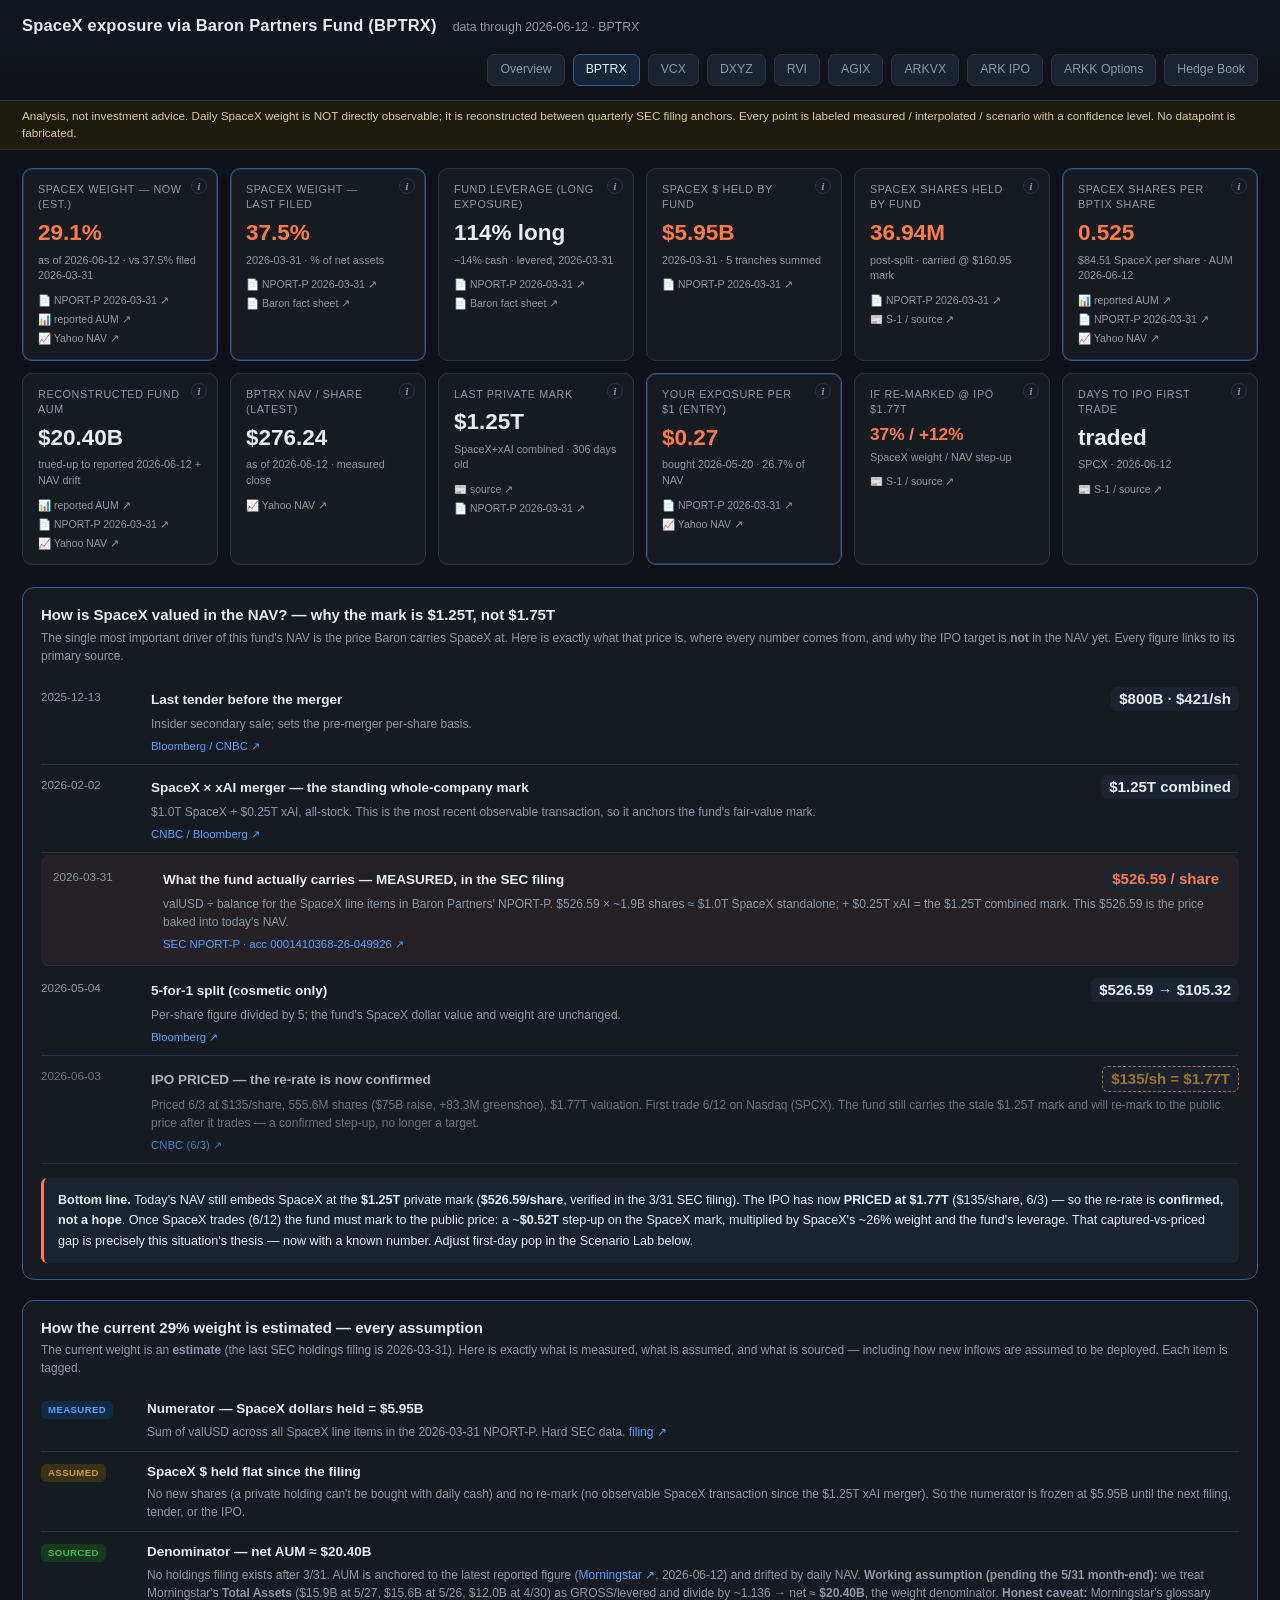
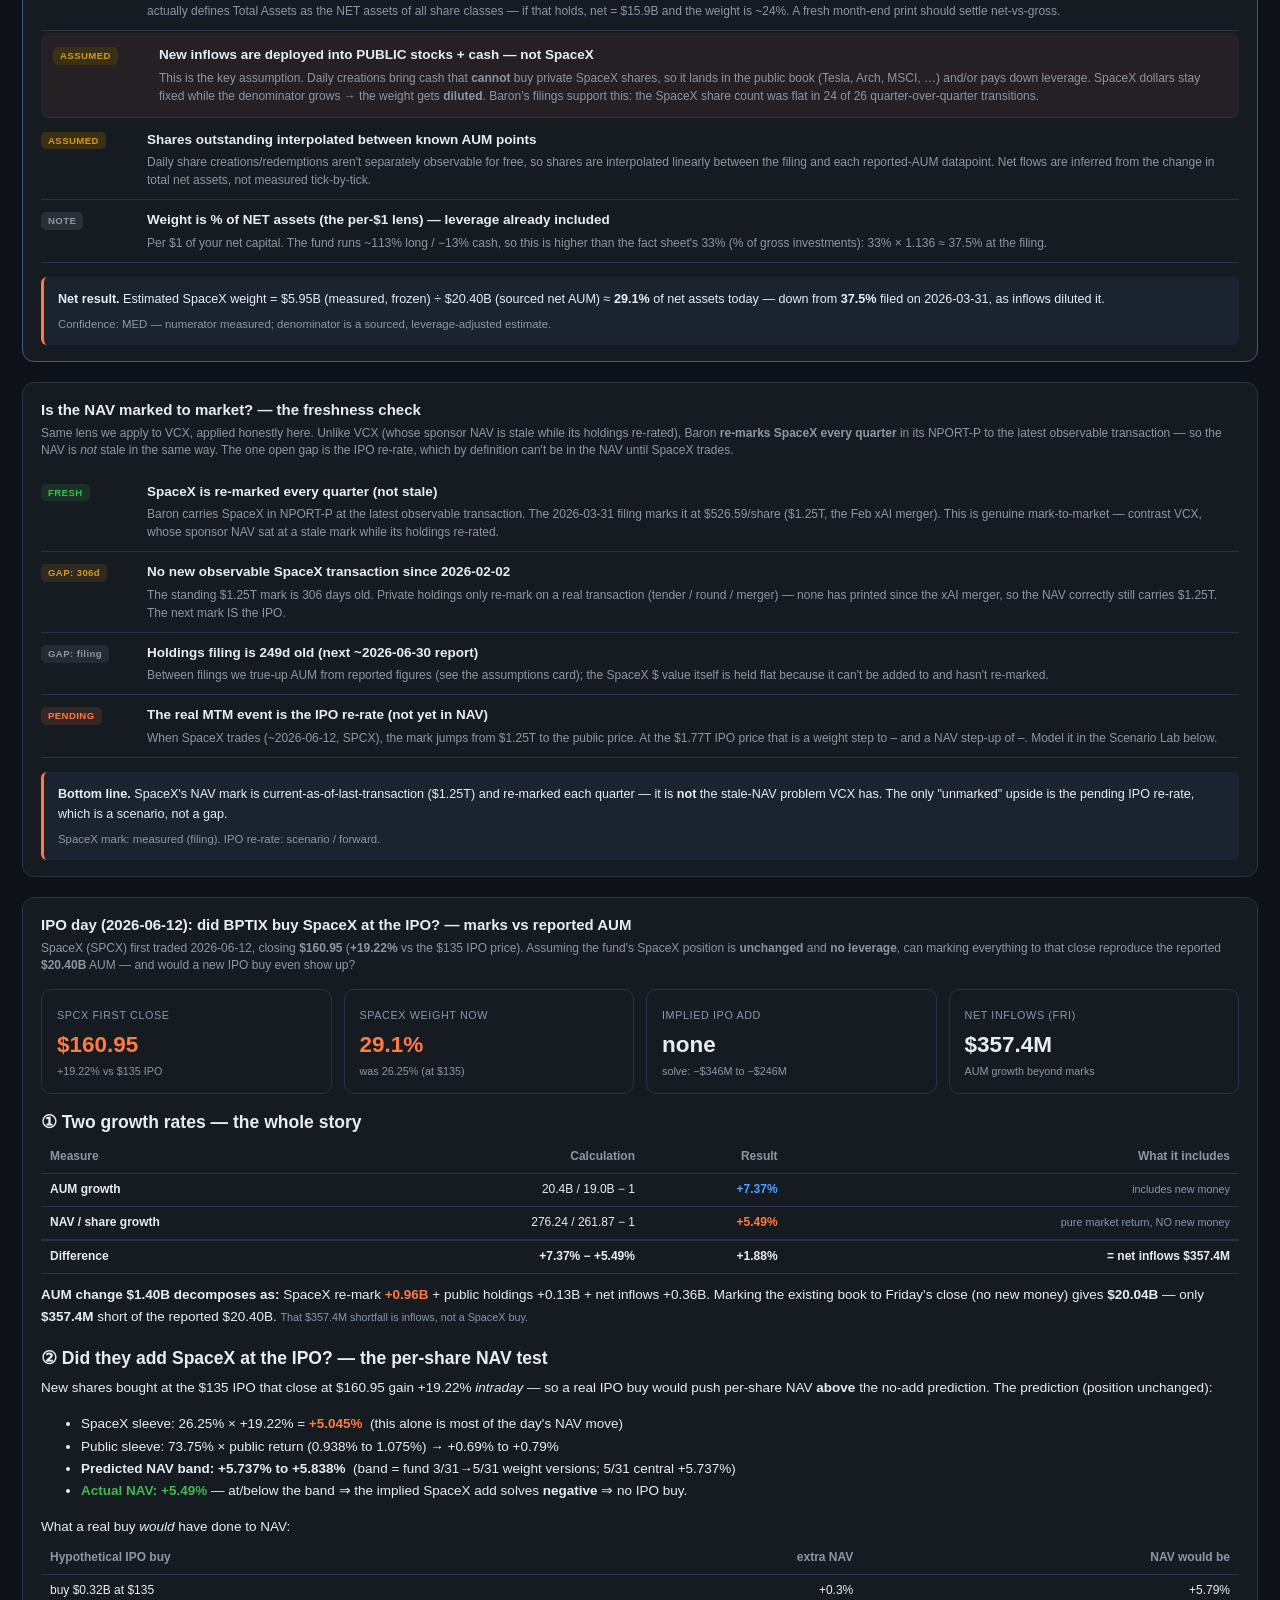
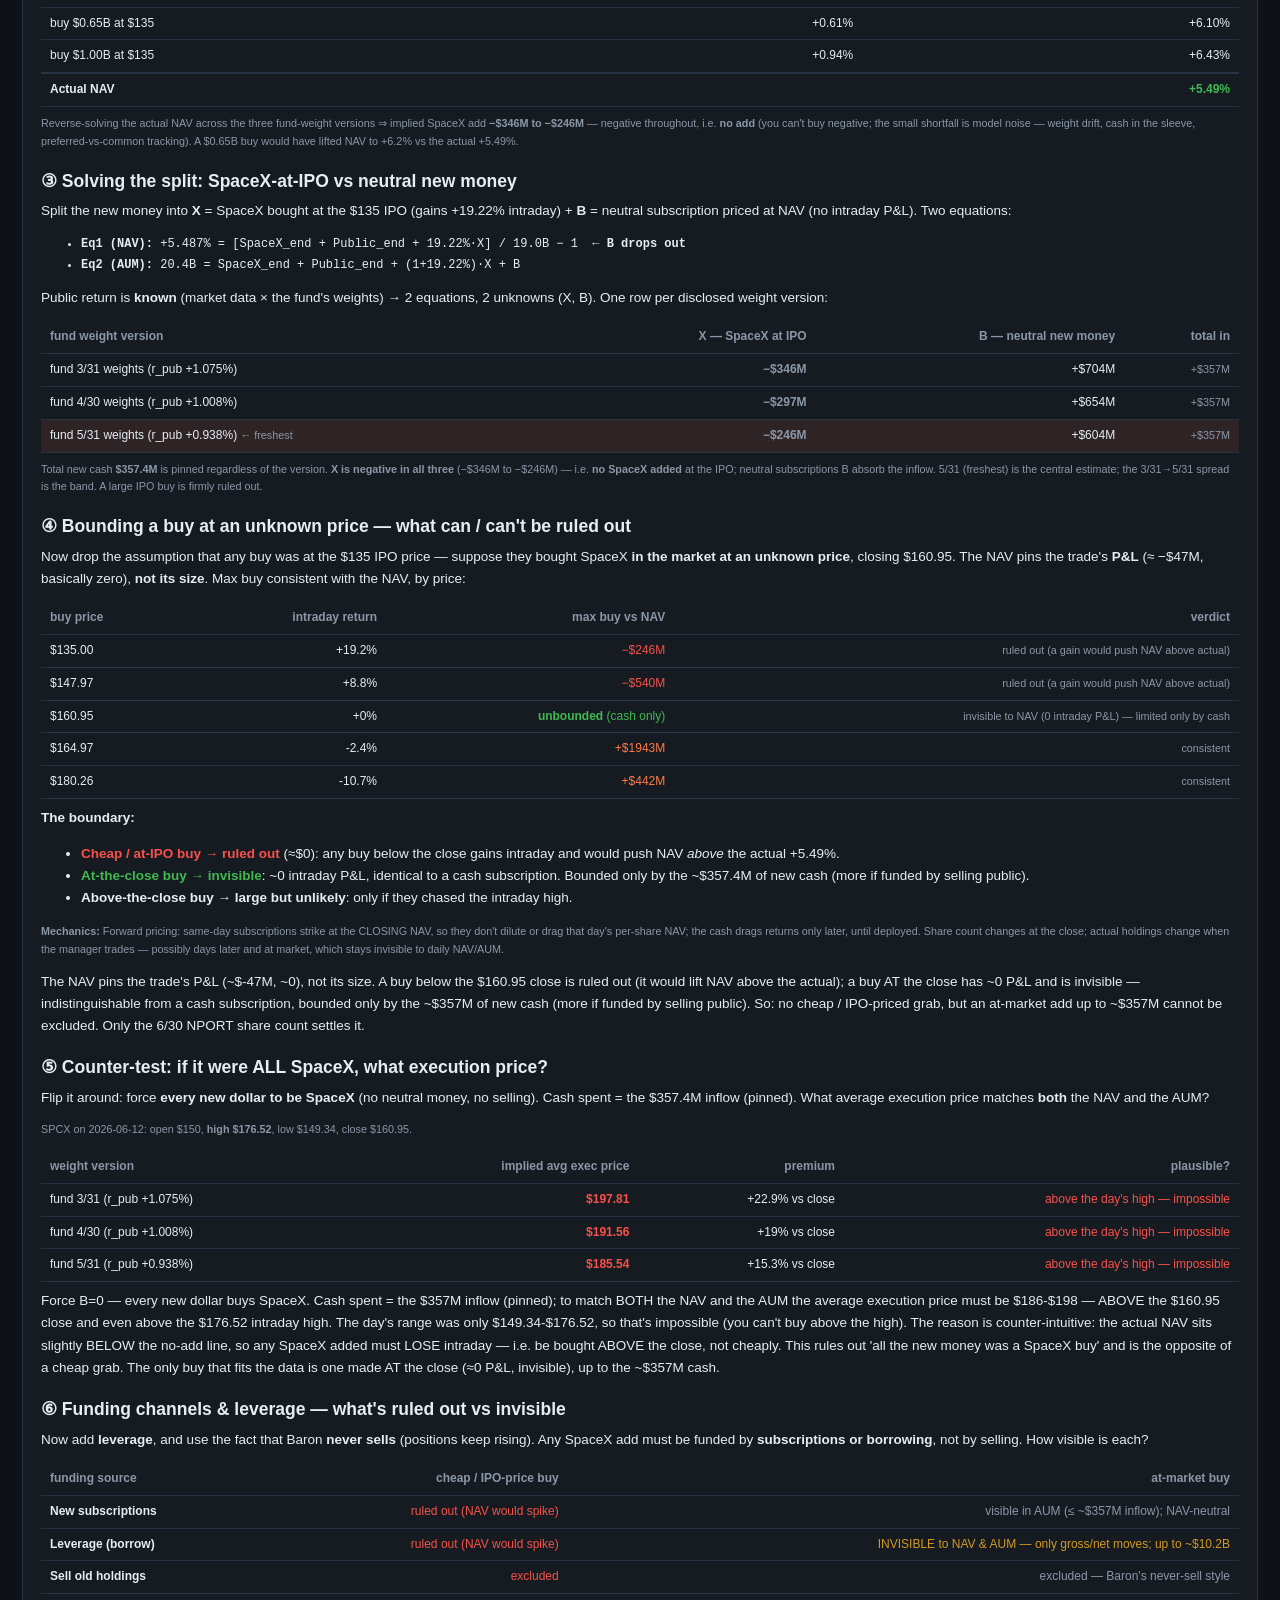
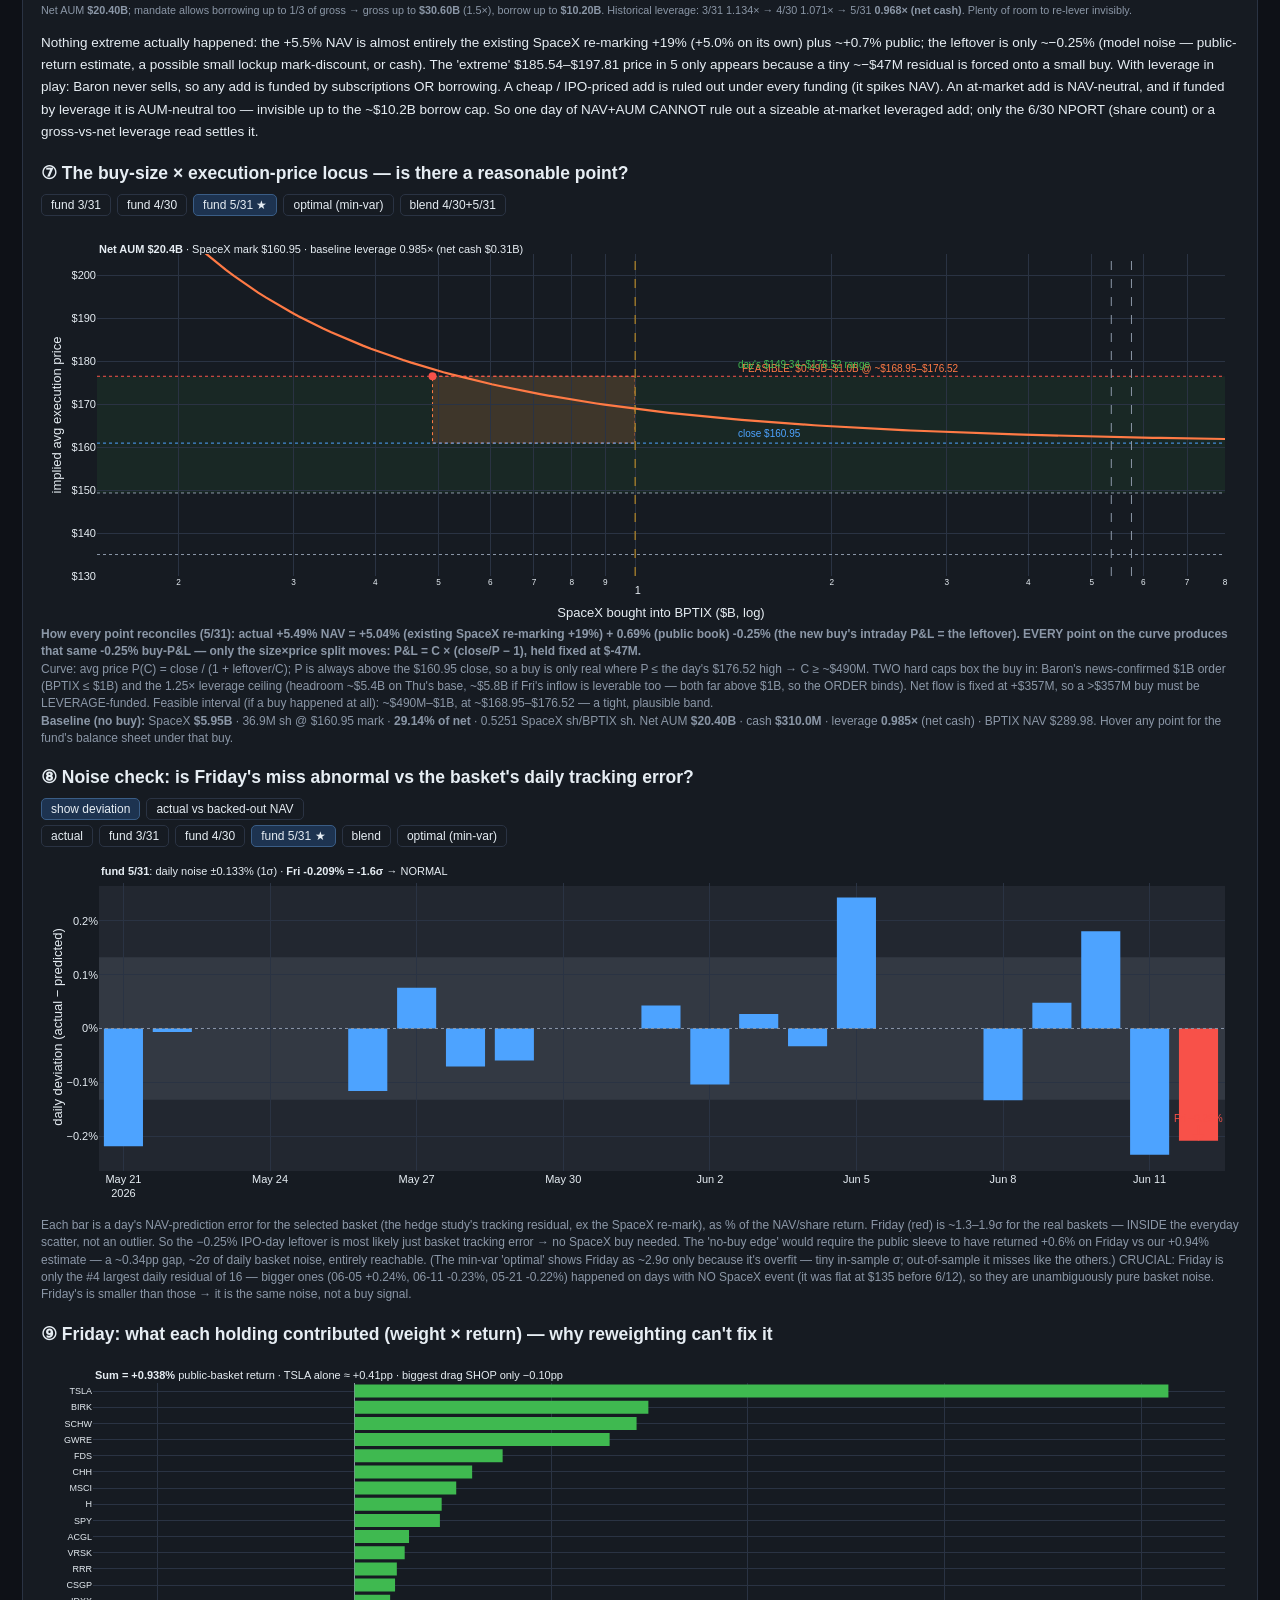
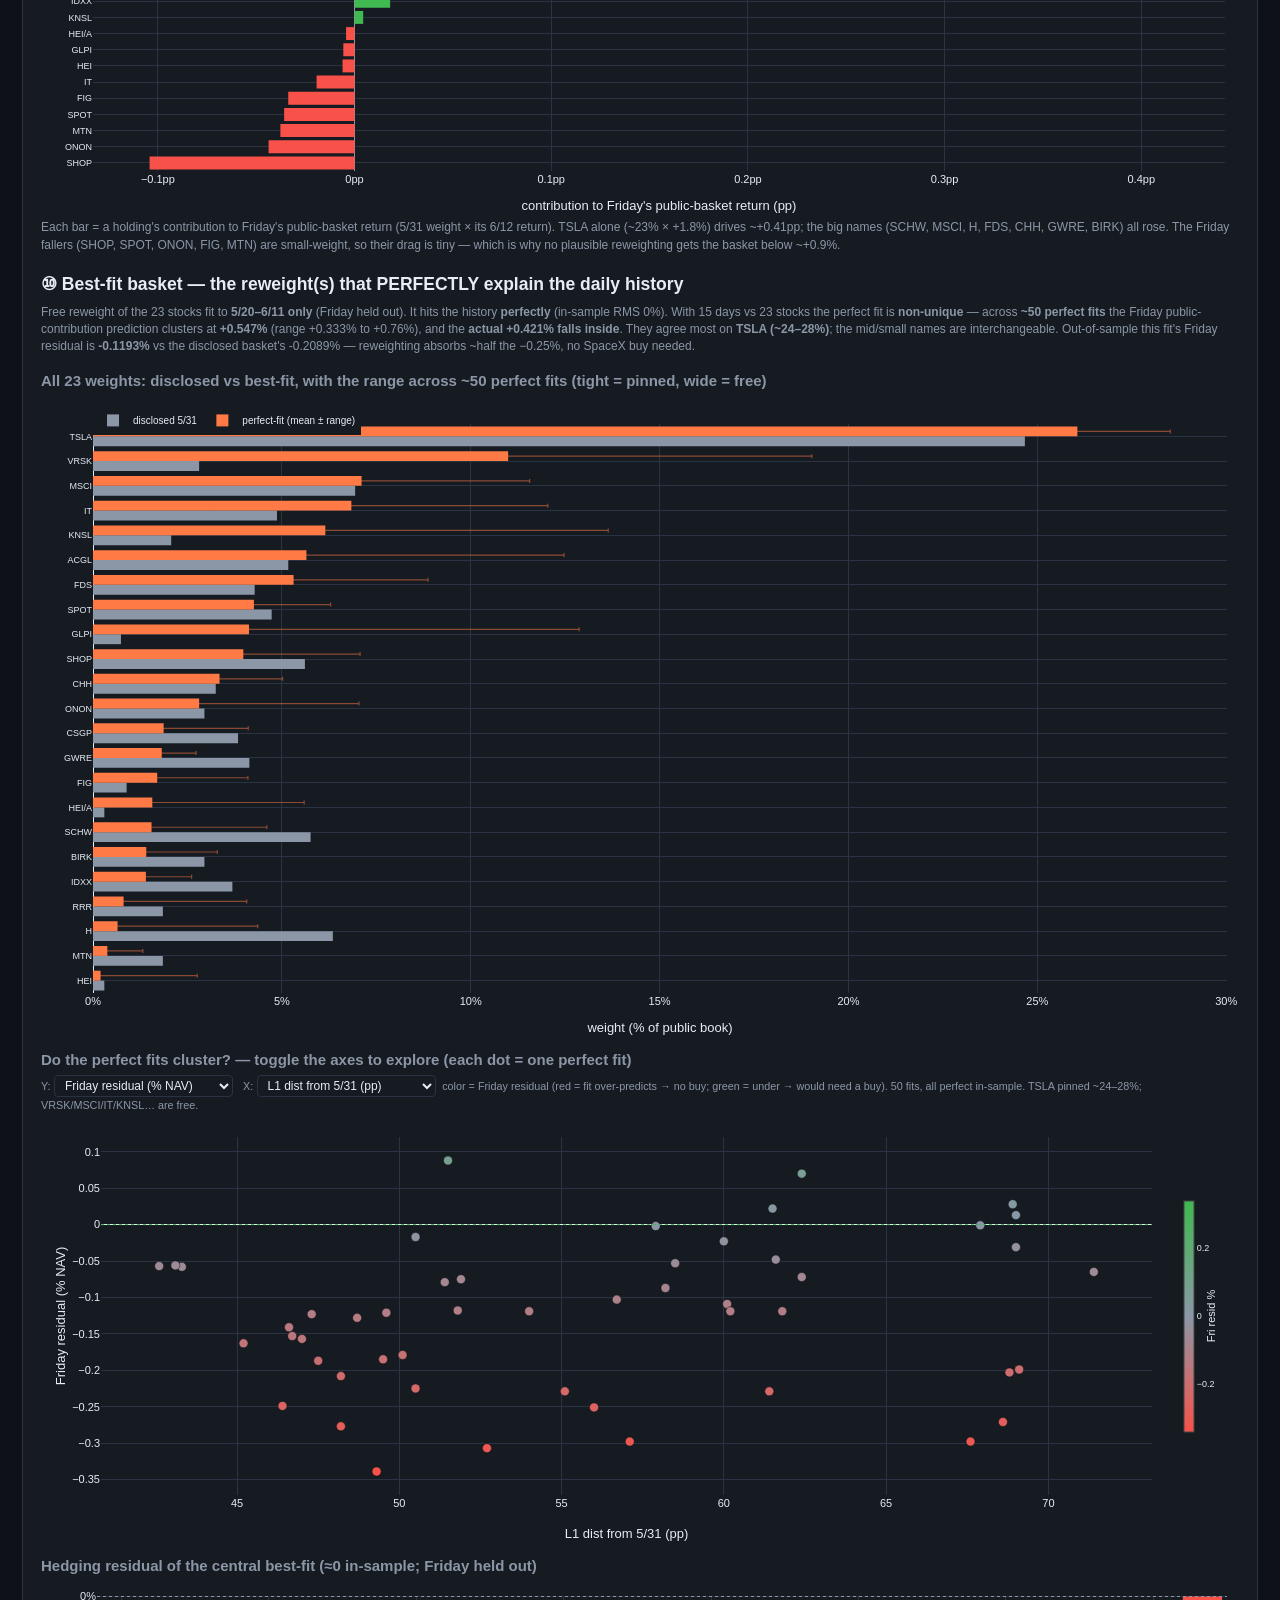
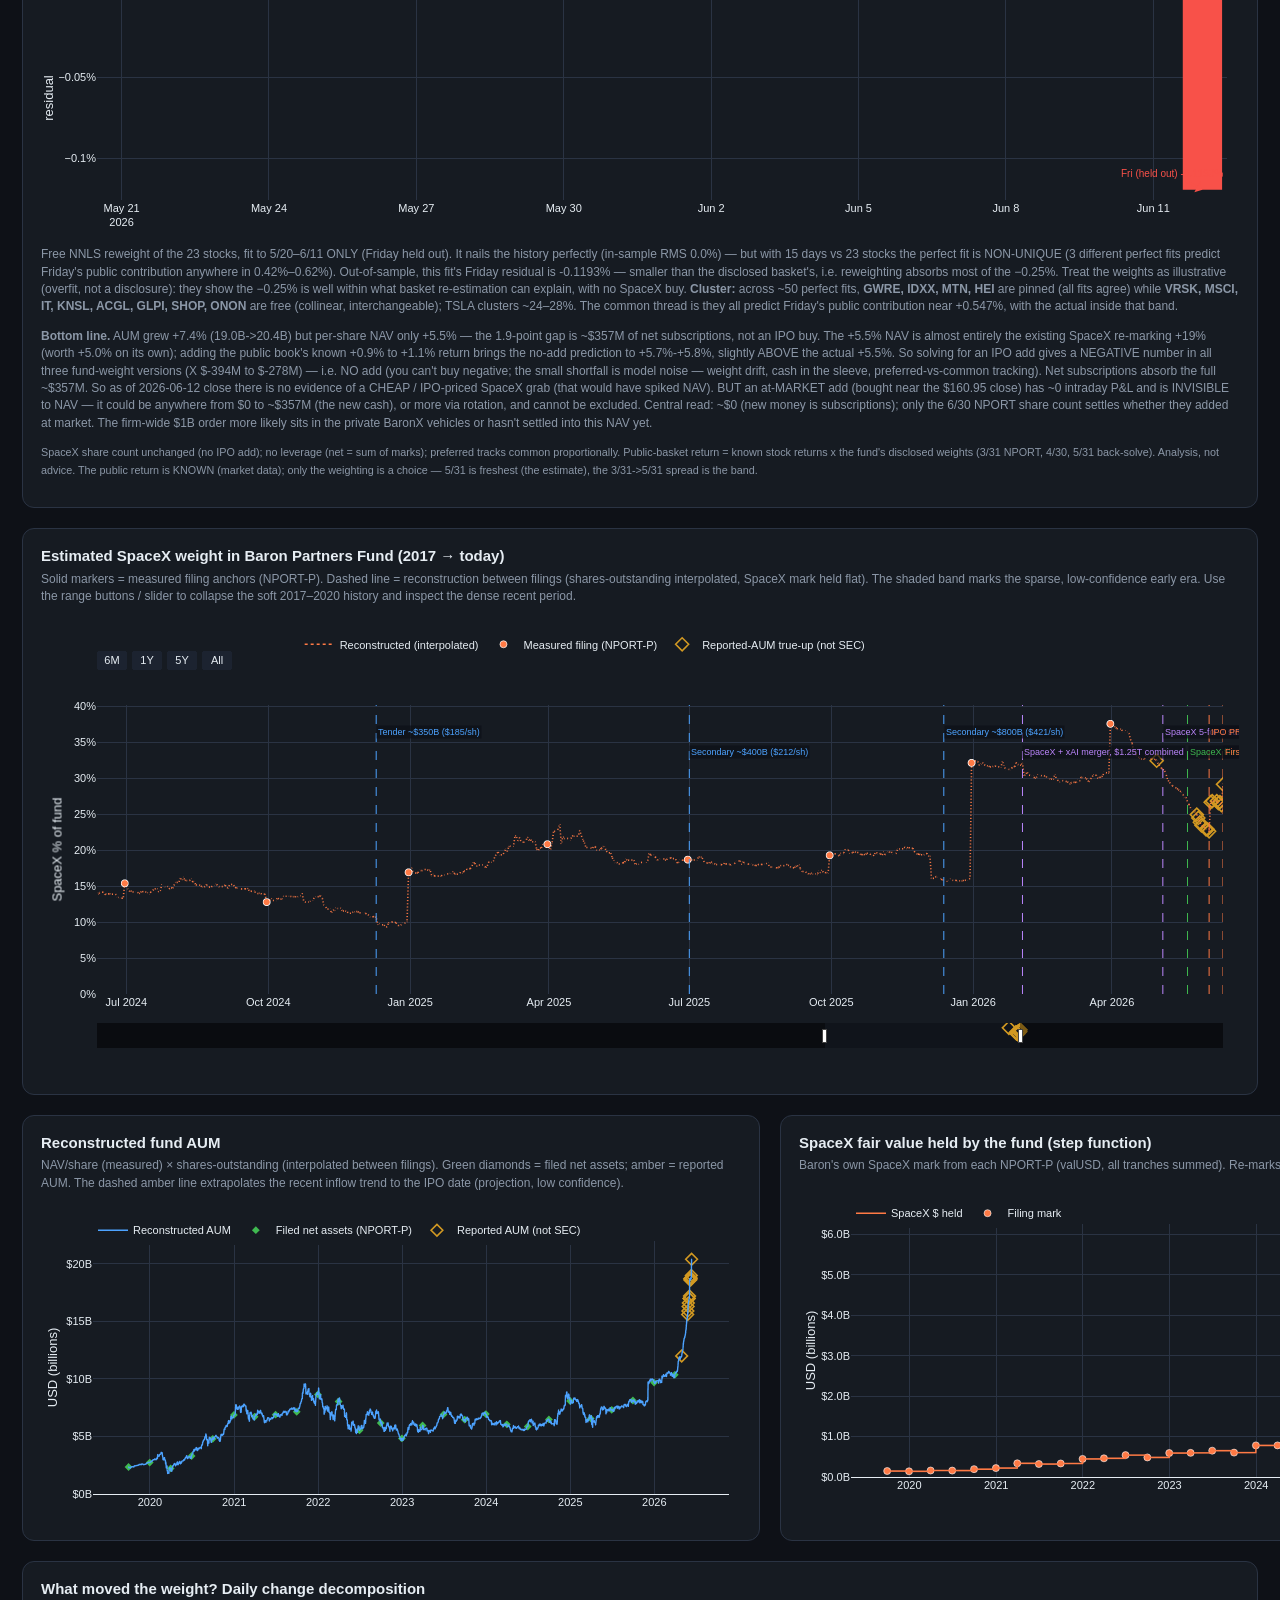
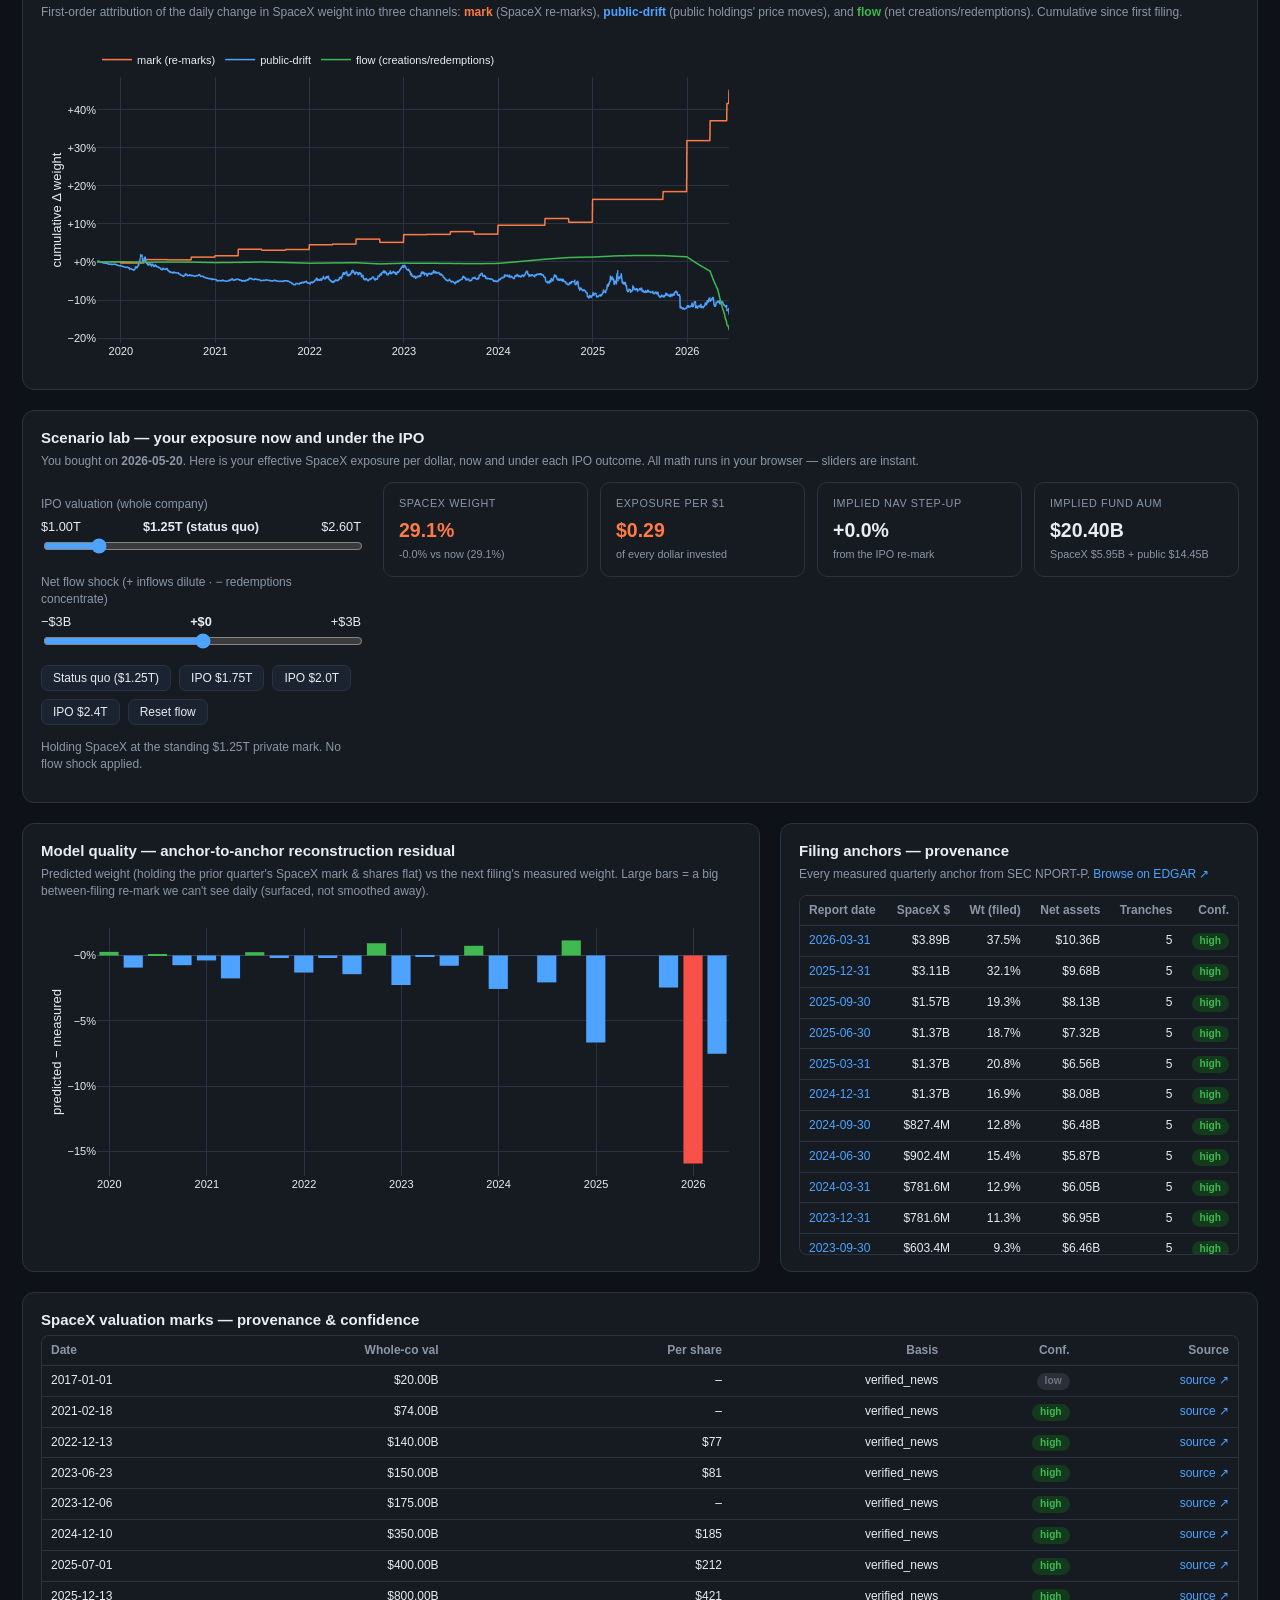
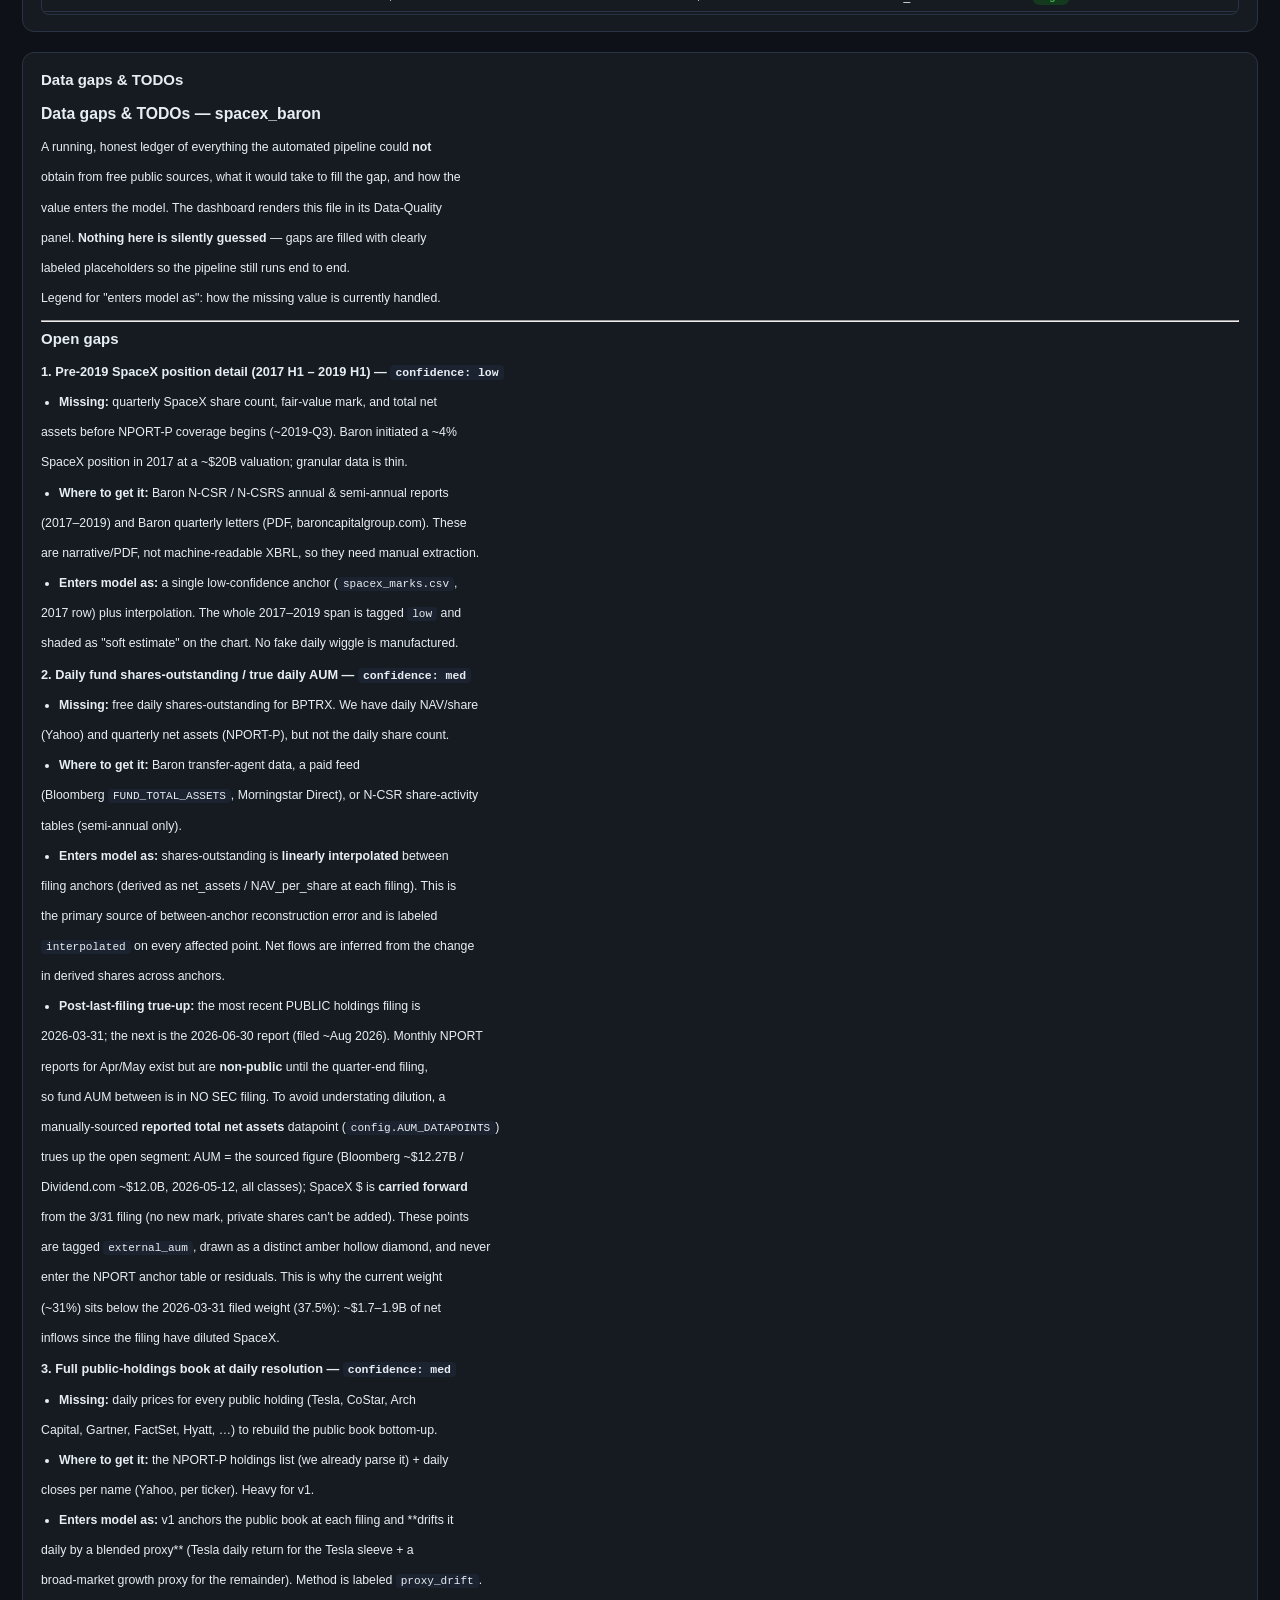
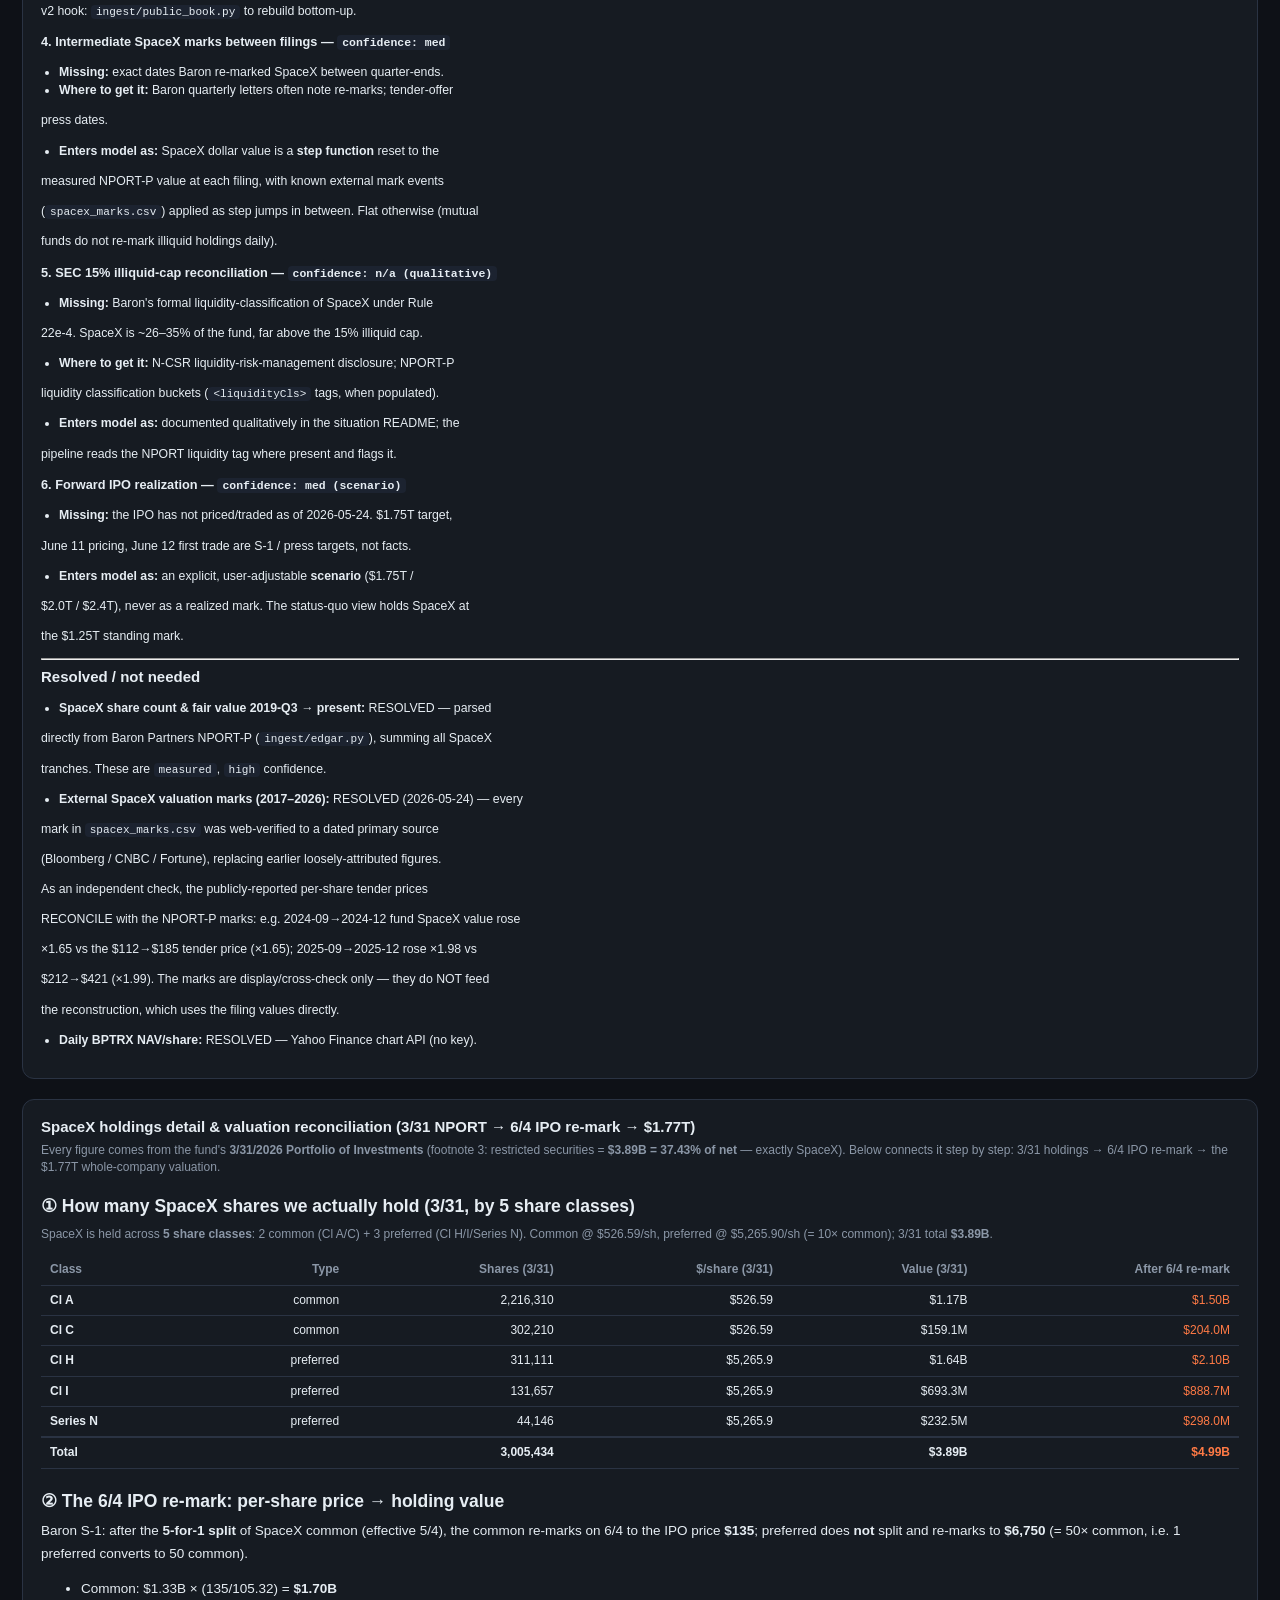
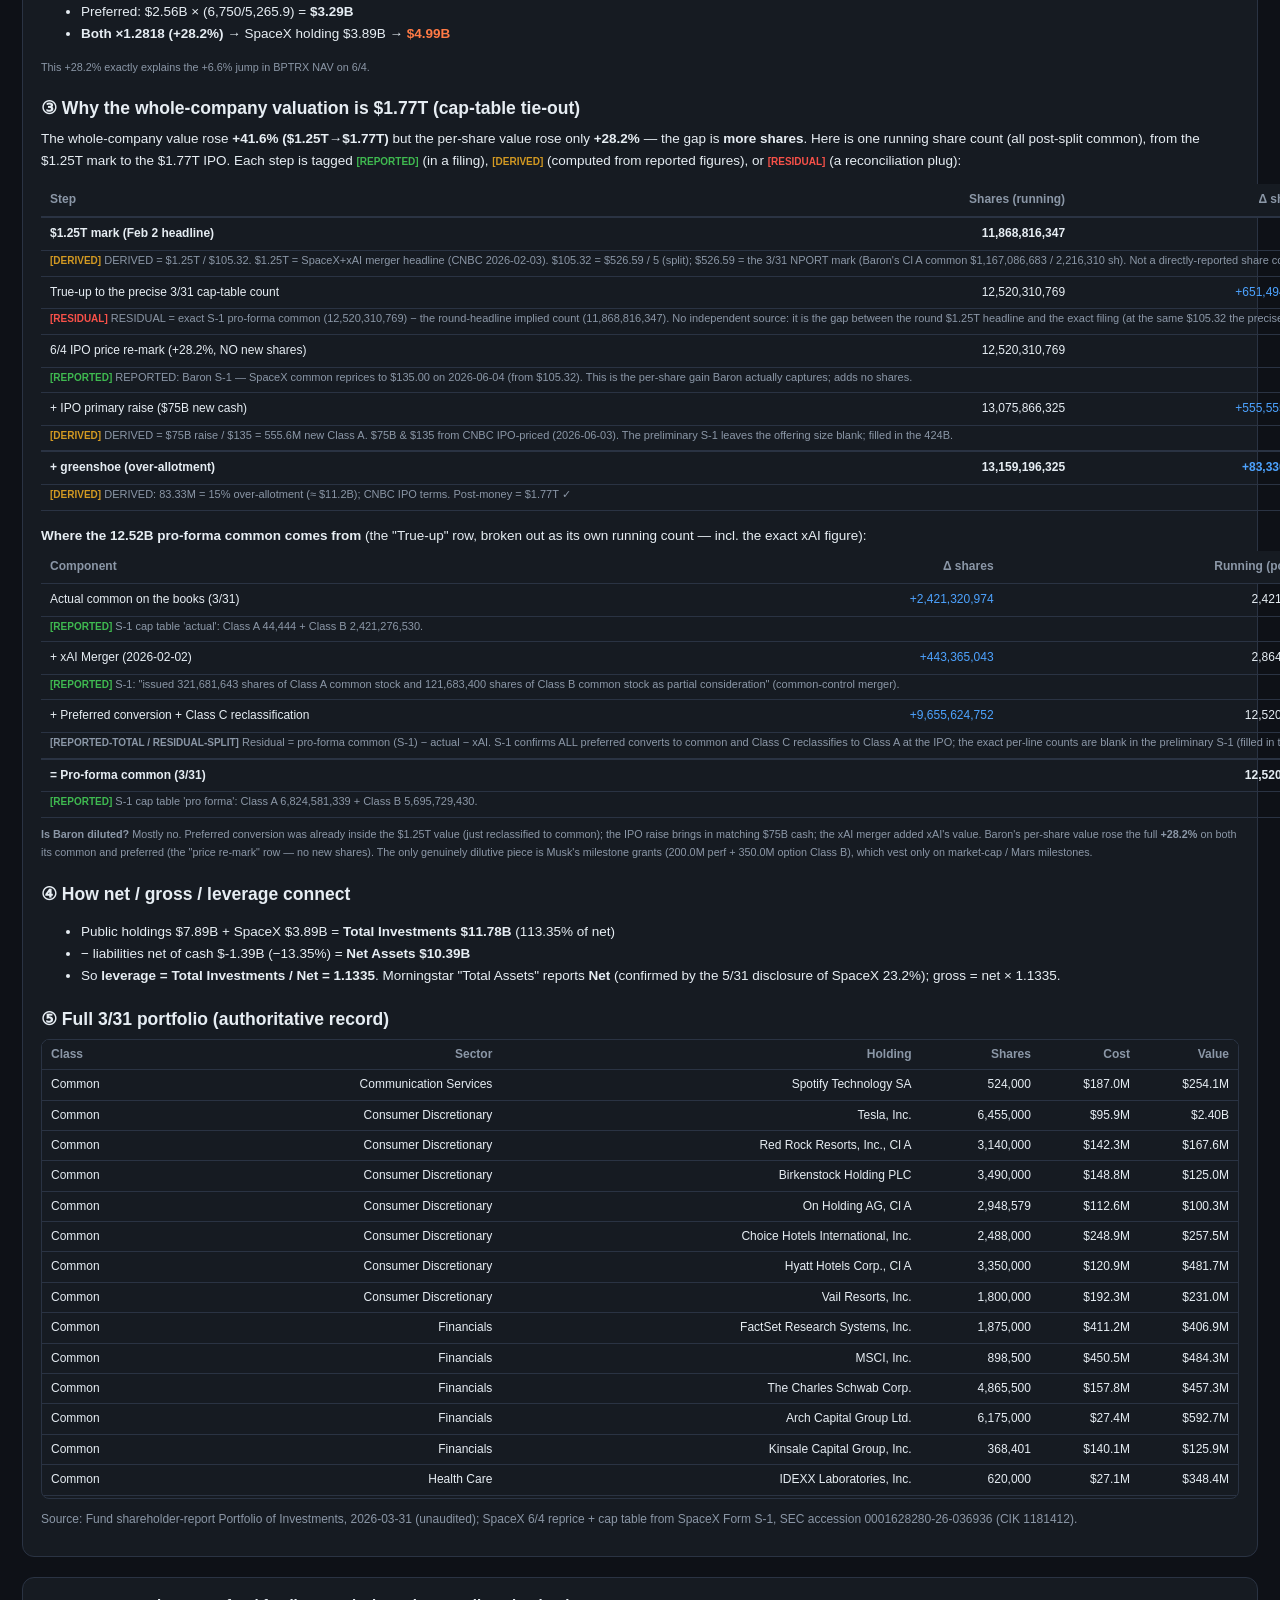
==== dashboard/index.html @ 536331fe "Recalibration ledger: back-solve SpaceX weight/buy/flow from daily NAV+AUM New recalibrate.py invert" ====
<!DOCTYPE html>
<html lang="en">
<head>
  <meta charset="utf-8" />
  <meta name="viewport" content="width=device-width, initial-scale=1" />
  <title>Special Situations — SpaceX / Baron Partners</title>
  <link rel="stylesheet" href="styles.css" />
  <!-- Plotly.js via CDN (the one external dependency; charts only) -->
  <script src="https://cdn.plot.ly/plotly-2.35.2.min.js" charset="utf-8"></script>
</head>
<body>
  <header class="topbar">
    <h1 id="sit-title">Special Situations</h1>
    <span class="sub" id="sit-subtitle"></span>
    <nav class="sitnav">
      <a href="overview.html">Overview</a>
      <a href="index.html" class="active">BPTRX</a>
      <a href="vcx.html">VCX</a>
      <a href="dxyz.html">DXYZ</a>
      <a href="rvi.html">RVI</a>
      <a href="agix.html">AGIX</a>
      <a href="arkvx.html">ARKVX</a>
      <a href="ark.html">ARK IPO</a>
      <a href="arkopt.html">ARKK Options</a>
      <a href="hedge.html">Hedge Book</a>
    </nav>
  </header>
  <div class="disclaimer" id="disclaimer"></div>

  <main>
    <div id="loading" class="loading">Loading situation data…</div>
    <div id="error" class="error" style="display:none"></div>

    <div id="content" style="display:none">
      <!-- KPI row -->
      <div class="kpis" id="kpis"></div>

      <!-- How the SpaceX mark is set -->
      <section class="card" id="mark-explainer">
        <h2>How is SpaceX valued in the NAV? — why the mark is $1.25T, not $1.75T</h2>
        <p class="desc">
          The single most important driver of this fund's NAV is the price Baron carries SpaceX at.
          Here is exactly what that price is, where every number comes from, and why the IPO target
          is <b>not</b> in the NAV yet. Every figure links to its primary source.
        </p>
        <div id="mark-chain"></div>
      </section>

      <!-- How the current weight estimate is built -->
      <section class="card" id="weight-assumptions">
        <h2>How the current <span id="wa-weight">~28%</span> weight is estimated — every assumption</h2>
        <p class="desc">
          The current weight is an <b>estimate</b> (the last SEC holdings filing is 2026-03-31). Here is
          exactly what is measured, what is assumed, and what is sourced — including how new inflows are
          assumed to be deployed. Each item is tagged.
        </p>
        <div id="weight-assumptions-body"></div>
      </section>

      <!-- NAV freshness / mark-to-market check -->
      <section class="card" id="mtm-check">
        <h2>Is the NAV marked to market? — the freshness check</h2>
        <p class="desc">
          Same lens we apply to VCX, applied honestly here. Unlike VCX (whose sponsor NAV is stale while
          its holdings re-rated), Baron <b>re-marks SpaceX every quarter</b> in its NPORT-P to the latest
          observable transaction — so the NAV is <em>not</em> stale in the same way. The one open gap is the
          IPO re-rate, which by definition can't be in the NAV until SpaceX trades.
        </p>
        <div id="mtm-check-body"></div>
      </section>

      <section class="card" id="ipoday-card" style="display:none">
        <h2 id="ipoday-title">IPO day (6/12): did BPTIX buy SpaceX at the IPO? — marks vs reported AUM</h2>
        <p class="desc" id="ipoday-intro"></p>
        <div class="kpis" id="ipoday-kpis" style="margin:14px 0"></div>
        <h3 style="margin:16px 0 6px">① Two growth rates — the whole story</h3>
        <div id="ipoday-growth" class="memo"></div>
        <h3 style="margin:18px 0 6px">② Did they add SpaceX at the IPO? — the per-share NAV test</h3>
        <div id="ipoday-navtest" class="memo"></div>
        <h3 style="margin:18px 0 6px">③ Solving the split: SpaceX-at-IPO vs neutral new money</h3>
        <div id="ipoday-split" class="memo"></div>
        <h3 style="margin:18px 0 6px">④ Bounding a buy at an unknown price — what can / can't be ruled out</h3>
        <div id="ipoday-bounds" class="memo"></div>
        <h3 style="margin:18px 0 6px">⑤ Counter-test: if it were ALL SpaceX, what execution price?</h3>
        <div id="ipoday-allspx" class="memo"></div>
        <h3 style="margin:18px 0 6px">⑥ Funding channels &amp; leverage — what's ruled out vs invisible</h3>
        <div id="ipoday-funding" class="memo"></div>
        <h3 style="margin:18px 0 6px">⑦ The buy-size × execution-price locus — is there a reasonable point?</h3>
        <div id="ipoday-locus-toggle" style="margin:6px 0 4px"></div>
        <div id="ipoday-locus" class="chart" style="height:400px"></div>
        <p class="desc" id="ipoday-locus-note" style="margin-top:6px"></p>

        <h3 style="margin:18px 0 6px">⑧ Noise check: is Friday's miss abnormal vs the basket's daily tracking error?</h3>
        <div id="ipoday-noise-view" style="margin:6px 0 2px"></div>
        <div id="ipoday-noise-toggle" style="margin:4px 0"></div>
        <div id="ipoday-noise" class="chart" style="height:360px"></div>
        <p class="desc" id="ipoday-noise-note" style="margin-top:6px"></p>

        <h3 style="margin:18px 0 6px">⑨ Friday: what each holding contributed (weight × return) — why reweighting can't fix it</h3>
        <div id="ipoday-friday" class="chart" style="height:460px"></div>
        <p class="desc" id="ipoday-friday-note" style="margin-top:6px"></p>

        <h3 style="margin:18px 0 6px">⑩ Best-fit basket — the reweight(s) that PERFECTLY explain the daily history</h3>
        <p class="desc" id="ipoday-bestfit-intro"></p>
        <h4 style="margin:14px 0 4px;color:#8b97a7;font-weight:600">All 23 weights: disclosed vs best-fit, with the range across ~50 perfect fits (tight = pinned, wide = free)</h4>
        <div id="ipoday-bestfit-w" class="chart" style="height:640px"></div>
        <h4 style="margin:14px 0 4px;color:#8b97a7;font-weight:600">Do the perfect fits cluster? — toggle the axes to explore (each dot = one perfect fit)</h4>
        <div id="ipoday-bestfit-axes" style="margin:4px 0 6px;font-size:12px"></div>
        <div id="ipoday-bestfit-cluster" class="chart" style="height:420px"></div>
        <h4 style="margin:14px 0 4px;color:#8b97a7;font-weight:600">Hedging residual of the central best-fit (≈0 in-sample; Friday held out)</h4>
        <div id="ipoday-bestfit-r" class="chart" style="height:260px"></div>
        <p class="desc" id="ipoday-bestfit-note" style="margin-top:6px"></p>

        <p class="desc" id="ipoday-conclusion" style="margin-top:12px"></p>
        <p class="desc" id="ipoday-source" style="margin-top:8px"></p>
      </section>

      <!-- Main weight time series -->
      <section class="card">
        <h2>Estimated SpaceX weight in Baron Partners Fund (2017 → today)</h2>
        <p class="desc">
          Solid markers = measured filing anchors (NPORT-P). Dashed line = reconstruction
          between filings (shares-outstanding interpolated, SpaceX mark held flat). The shaded
          band marks the sparse, low-confidence early era. Use the range buttons / slider to
          collapse the soft 2017–2020 history and inspect the dense recent period.
        </p>
        <div id="chart-weight" class="chart" style="height:460px"></div>
      </section>

      <!-- Secondary charts -->
      <div class="grid-2">
        <section class="card">
          <h2>Reconstructed fund AUM</h2>
          <p class="desc">NAV/share (measured) × shares-outstanding (interpolated between filings). Green diamonds = filed net assets; amber = reported AUM. The dashed amber line extrapolates the recent inflow trend to the IPO date (projection, low confidence).</p>
          <div id="chart-aum" class="chart" style="height:320px"></div>
        </section>
        <section class="card">
          <h2>SpaceX fair value held by the fund (step function)</h2>
          <p class="desc">Baron's own SpaceX mark from each NPORT-P (valUSD, all tranches summed). Re-marks appear as steps, not daily wiggle.</p>
          <div id="chart-mark" class="chart" style="height:320px"></div>
        </section>
      </div>

      <section class="card">
        <h2>What moved the weight? Daily change decomposition</h2>
        <p class="desc">
          First-order attribution of the daily change in SpaceX weight into three channels:
          <b style="color:var(--spacex)">mark</b> (SpaceX re-marks),
          <b style="color:var(--accent)">public-drift</b> (public holdings' price moves), and
          <b style="color:var(--good)">flow</b> (net creations/redemptions). Cumulative since first filing.
        </p>
        <div id="chart-decomp" class="chart" style="height:340px"></div>
      </section>

      <!-- Scenario panel -->
      <section class="card">
        <h2>Scenario lab — your exposure now and under the IPO</h2>
        <p class="desc">
          You bought on <b id="entry-date-txt"></b>. Here is your effective SpaceX exposure per dollar,
          now and under each IPO outcome. All math runs in your browser — sliders are instant.
        </p>
        <div class="scenario-grid">
          <div class="controls">
            <label>IPO valuation (whole company)</label>
            <div class="rowval"><span id="ipo-val-lo"></span><b id="ipo-val-txt"></b><span id="ipo-val-hi"></span></div>
            <input type="range" id="ipo-slider" />
            <label>Net flow shock (+ inflows dilute · − redemptions concentrate)</label>
            <div class="rowval"><span>−$3B</span><b id="flow-txt">$0</b><span>+$3B</span></div>
            <input type="range" id="flow-slider" min="-3000000000" max="3000000000" step="50000000" value="0" />
            <div class="btn-row">
              <button data-ipo="status">Status quo ($1.25T)</button>
              <button data-ipo="1750000000000">IPO $1.75T</button>
              <button data-ipo="2000000000000">IPO $2.0T</button>
              <button data-ipo="2400000000000">IPO $2.4T</button>
              <button id="flow-reset">Reset flow</button>
            </div>
            <p class="desc" id="scenario-explain" style="margin-top:14px"></p>
          </div>
          <div class="scenario-out" id="scenario-out"></div>
        </div>
      </section>

      <!-- Data quality -->
      <div class="grid-2">
        <section class="card">
          <h2>Model quality — anchor-to-anchor reconstruction residual</h2>
          <p class="desc">Predicted weight (holding the prior quarter's SpaceX mark &amp; shares flat) vs the next filing's measured weight. Large bars = a big between-filing re-mark we can't see daily (surfaced, not smoothed away).</p>
          <div id="chart-resid" class="chart" style="height:300px"></div>
        </section>
        <section class="card">
          <h2>Filing anchors — provenance</h2>
          <p class="desc">Every measured quarterly anchor from SEC NPORT-P. <a id="edgar-link" target="_blank" rel="noopener">Browse on EDGAR ↗</a></p>
          <div class="scroll-y">
            <table class="data" id="anchor-table">
              <thead><tr><th>Report date</th><th>SpaceX $</th><th>Wt (filed)</th><th>Net assets</th><th>Tranches</th><th>Conf.</th></tr></thead>
              <tbody></tbody>
            </table>
          </div>
        </section>
      </div>

      <section class="card">
        <h2>SpaceX valuation marks — provenance &amp; confidence</h2>
        <div class="scroll-y" style="max-height:280px">
          <table class="data" id="marks-table">
            <thead><tr><th>Date</th><th>Whole-co val</th><th>Per share</th><th>Basis</th><th>Conf.</th><th>Source</th></tr></thead>
            <tbody></tbody>
          </table>
        </div>
      </section>

      <section class="card">
        <h2>Data gaps &amp; TODOs</h2>
        <div class="gaps" id="gaps"></div>
      </section>

      <section class="card" id="recon-card">
        <h2>SpaceX holdings detail &amp; valuation reconciliation (3/31 NPORT → 6/4 IPO re-mark → $1.77T)</h2>
        <p class="desc" id="recon-intro"></p>

        <h3 style="margin:18px 0 6px">① How many SpaceX shares we actually hold (3/31, by 5 share classes)</h3>
        <p class="desc" id="recon-spx-note" style="margin-top:0"></p>
        <div class="scroll-x" id="recon-spacex"></div>

        <h3 style="margin:20px 0 6px">② The 6/4 IPO re-mark: per-share price → holding value</h3>
        <div id="recon-remark" class="memo"></div>

        <h3 style="margin:20px 0 6px">③ Why the whole-company valuation is $1.77T (cap-table tie-out)</h3>
        <div id="recon-captable" class="memo"></div>

        <h3 style="margin:20px 0 6px">④ How net / gross / leverage connect</h3>
        <div id="recon-leverage" class="memo"></div>

        <h3 style="margin:20px 0 6px">⑤ Full 3/31 portfolio (authoritative record)</h3>
        <div class="scroll-y" id="recon-holdings" style="max-height:460px"></div>

        <p class="desc" id="recon-source" style="margin-top:12px"></p>
      </section>

      <section class="card" id="baron-funds-card">
        <h2>SpaceX across the Baron fund family — and where the IPO allocation lands</h2>
        <p class="desc" id="bf-intro"></p>

        <div class="kpis" id="bf-kpis" style="margin:14px 0"></div>

        <h3 style="margin:18px 0 6px">① The six Baron funds that hold SpaceX (SEC NPORT-P, 3/31/2026)</h3>
        <p class="desc" id="bf-funds-note" style="margin-top:0"></p>
        <div class="scroll-x" id="bf-funds-table"></div>

        <h3 style="margin:20px 0 6px">② SpaceX held by fund, every quarter (2019 → 2026)</h3>
        <p class="desc" style="margin-top:0">Dollars stacked (left); the line is family-total SpaceX. Baron Partners is the large majority throughout.</p>
        <div id="bf-chart-dollars" class="chart" style="height:380px"></div>

        <h3 style="margin:20px 0 6px">③ SpaceX as a % of each fund's net assets</h3>
        <div id="bf-chart-pct" class="chart" style="height:340px"></div>

        <h3 style="margin:20px 0 6px">④ Firm-wide: the public funds are under half of Baron's SpaceX</h3>
        <p class="desc" id="bf-firm-note" style="margin-top:0"></p>
        <div class="scroll-x" id="bf-firm-table"></div>

        <h3 style="margin:20px 0 6px">⑤ The SpaceX IPO (SPCX) — key terms</h3>
        <div id="bf-ipo" class="memo"></div>

        <h3 style="margin:20px 0 6px">⑥ Baron's $1B IPO order → how much reaches Baron Partners / BPTIX?</h3>
        <div id="bf-alloc" class="memo"></div>

        <p class="desc" id="bf-source" style="margin-top:12px"></p>
      </section>

      <section class="card" id="dailylog-card">
        <h2>Daily NAV estimate — each basket weighting vs actual</h2>
        <p class="desc" id="dailylog-note"></p>
        <div class="scroll-x" id="dailylog-table"></div>
        <p class="desc" id="dailylog-src" style="margin-top:10px"></p>
      </section>

      <section class="card" id="recalib-card" style="display:none">
        <h2>Daily recalibration — back-solving SpaceX weight, buy &amp; flow</h2>
        <p class="desc" id="recalib-headline"></p>
        <div id="recalib-belief" style="margin:14px 0"></div>
        <h3 style="margin:18px 0 6px">SpaceX weight — estimate revised each day</h3>
        <div id="recalib-wchart" style="height:340px"></div>
        <h3 style="margin:18px 0 6px">Recalibration ledger</h3>
        <div class="scroll-x" id="recalib-ledger"></div>
        <h3 style="margin:20px 0 6px">Why we don't free the public weights daily (degrees of freedom)</h3>
        <div id="recalib-method" class="memo"></div>
        <h3 style="margin:20px 0 6px">Volatility-aware drift budget — high-vol pinned, low-vol loose</h3>
        <p class="desc" id="recalib-voltol-note"></p>
        <div class="scroll-x" id="recalib-voltol"></div>
        <p class="desc" id="recalib-disc" style="margin-top:10px"></p>
      </section>

      <p class="desc" id="footer-meta" style="text-align:center;margin-top:30px"></p>
    </div>
  </main>

  <script src="app.js"></script>
</body>
</html>
---- dashboard/styles.css ----
:root {
  --bg: #0e1117;
  --panel: #161b22;
  --panel-2: #1c2330;
  --border: #2a3343;
  --text: #e6edf3;
  --muted: #8b97a7;
  --accent: #4da3ff;
  --spacex: #ff7a45;
  --good: #3fb950;
  --warn: #d29922;
  --bad: #f85149;
  --low: #6e7681;
  font-size: 15px;
}

* { box-sizing: border-box; }

body {
  margin: 0;
  background: var(--bg);
  color: var(--text);
  font-family: -apple-system, "Segoe UI", Roboto, Helvetica, Arial, sans-serif;
  line-height: 1.45;
}

header.topbar {
  display: flex; align-items: baseline; gap: 16px; flex-wrap: wrap;
  padding: 14px 22px; border-bottom: 1px solid var(--border);
  background: linear-gradient(180deg, #11161f, #0e1117);
  position: sticky; top: 0; z-index: 20;
}
header.topbar h1 { font-size: 1.1rem; margin: 0; font-weight: 650; letter-spacing: .2px; }
header.topbar .sub { color: var(--muted); font-size: .82rem; }
header.topbar select {
  margin-left: auto; background: var(--panel-2); color: var(--text);
  border: 1px solid var(--border); border-radius: 7px; padding: 6px 10px; font-size: .85rem;
}
header.topbar .sitnav { margin-left: auto; display: flex; gap: 8px; }
header.topbar .sitnav a {
  background: var(--panel-2); border: 1px solid var(--border); border-radius: 7px;
  padding: 6px 12px; font-size: .82rem; color: var(--muted); white-space: nowrap;
}
header.topbar .sitnav a:hover { border-color: var(--accent); text-decoration: none; }
header.topbar .sitnav a.active { color: var(--text); border-color: #3a5d86; background: #16263a; }

.disclaimer {
  background: #1d1a0e; border-bottom: 1px solid #3a3115; color: #d8c98a;
  font-size: .78rem; padding: 7px 22px;
}

main { padding: 18px 22px 60px; max-width: 1500px; margin: 0 auto; }

/* KPI cards */
.kpis { display: grid; grid-template-columns: repeat(auto-fit, minmax(190px,1fr)); gap: 12px; margin-bottom: 22px; }
.kpi {
  background: var(--panel); border: 1px solid var(--border); border-radius: 10px;
  padding: 13px 15px; position: relative; overflow: visible;
}
.kpi:hover { z-index: 60; }
.kpi .label { color: var(--muted); font-size: .72rem; text-transform: uppercase; letter-spacing: .6px; padding-right: 20px; }
.kpi .value { font-size: 1.5rem; font-weight: 680; margin-top: 4px; }
.kpi .value.spx { color: var(--spacex); }
.kpi .value.small { font-size: 1.15rem; }
.kpi .note { color: var(--muted); font-size: .72rem; margin-top: 3px; }
.kpi.hl { border-color: #3a5d86; box-shadow: inset 0 0 0 1px #1d3350; }

/* info badge + derivation tooltip */
.kpi .info {
  position: absolute; top: 9px; right: 10px; width: 16px; height: 16px;
  border-radius: 50%; border: 1px solid var(--border); color: var(--muted);
  font: italic 700 .7rem/15px Georgia, serif; text-align: center; cursor: help; user-select: none;
}
.kpi .info:hover { color: var(--accent); border-color: var(--accent); }
.kpi .tip {
  display: none; position: absolute; top: 22px; right: 0; width: 280px;
  max-width: calc(100vw - 32px); background: #0b0e14; border: 1px solid var(--border);
  border-radius: 8px; padding: 11px 13px; font: 400 .76rem/1.55 -apple-system, "Segoe UI", sans-serif;
  color: var(--text); text-transform: none; letter-spacing: 0; z-index: 70;
  box-shadow: 0 10px 28px rgba(0,0,0,.55); white-space: normal;
}
.kpi .info:hover .tip { display: block; }
.kpi .tip b { color: var(--accent); }
.kpi .tip .conf { display: inline-block; margin-top: 6px; color: var(--muted); font-size: .72rem; }
.kpi .src { margin-top: 9px; display: flex; gap: 4px 10px; flex-wrap: wrap; font-size: .7rem; }
.kpi .src a { color: var(--muted); white-space: nowrap; }
.kpi .src a:hover { color: var(--accent); }

section.card {
  background: var(--panel); border: 1px solid var(--border); border-radius: 12px;
  padding: 16px 18px; margin-bottom: 20px;
}
section.card h2 { margin: 0 0 4px; font-size: 1rem; font-weight: 640; }
section.card .desc { color: var(--muted); font-size: .8rem; margin: 0 0 12px; }

.grid-2 { display: grid; grid-template-columns: 1fr 1fr; gap: 20px; }
@media (max-width: 1000px) { .grid-2 { grid-template-columns: 1fr; } }

.chart { width: 100%; }

/* scenario panel */
.scenario-grid { display: grid; grid-template-columns: 320px 1fr; gap: 22px; }
@media (max-width: 900px) { .scenario-grid { grid-template-columns: 1fr; } }
.controls label { display: block; font-size: .8rem; color: var(--muted); margin: 14px 0 4px; }
.controls input[type=range] { width: 100%; accent-color: var(--accent); }
.controls .rowval { display: flex; justify-content: space-between; font-size: .85rem; }
.controls .rowval b { color: var(--text); font-variant-numeric: tabular-nums; }
.btn-row { display: flex; gap: 8px; margin-top: 10px; flex-wrap: wrap; }
.btn-row button {
  background: var(--panel-2); color: var(--text); border: 1px solid var(--border);
  border-radius: 7px; padding: 5px 11px; font-size: .8rem; cursor: pointer;
}
.btn-row button:hover { border-color: var(--accent); }

.scenario-out { display: grid; grid-template-columns: repeat(auto-fit,minmax(150px,1fr)); gap: 12px; align-content: start; }
.scenario-out .kpi .value { font-size: 1.3rem; }

/* tables */
table.data { width: 100%; border-collapse: collapse; font-size: .8rem; font-variant-numeric: tabular-nums; }
table.data th, table.data td { padding: 6px 9px; text-align: right; border-bottom: 1px solid var(--border); white-space: nowrap; }
table.data th { color: var(--muted); font-weight: 600; text-align: right; position: sticky; top: 0; background: var(--panel); }
table.data td:first-child, table.data th:first-child { text-align: left; }
table.data tr:hover td { background: var(--panel-2); }
.scroll-y { max-height: 360px; overflow: auto; border: 1px solid var(--border); border-radius: 8px; }

.pill { display: inline-block; padding: 1px 8px; border-radius: 999px; font-size: .68rem; font-weight: 600; }
.pill.high { background: #133a1d; color: var(--good); }
.pill.med  { background: #3a3115; color: var(--warn); }
.pill.low  { background: #2a2f38; color: var(--low); }
.pill.measured { background: #102a44; color: var(--accent); }

a { color: var(--accent); text-decoration: none; }
a:hover { text-decoration: underline; }

/* mark explainer timeline */
#mark-explainer { border-color: #3a5d86; }
.chain-step { display: grid; grid-template-columns: 96px 1fr; gap: 14px; padding: 10px 0; border-bottom: 1px solid var(--border); }
.chain-step:last-of-type { border-bottom: none; }
.chain-step.hot { background: rgba(255,122,69,0.06); border-radius: 8px; padding: 12px; margin: 2px 0; }
.chain-step.fwd { opacity: 0.72; }
.chain-step.fwd .chain-val { border: 1px dashed var(--warn); color: var(--warn); }
.chain-date { color: var(--muted); font-size: .78rem; font-variant-numeric: tabular-nums; padding-top: 2px; }
.chain-head { display: flex; justify-content: space-between; align-items: baseline; gap: 12px; flex-wrap: wrap; }
.chain-title { font-weight: 600; font-size: .9rem; }
.chain-val { font-weight: 680; font-size: 1rem; white-space: nowrap; padding: 1px 8px; border-radius: 6px; background: var(--panel-2); }
.chain-val.spx { color: var(--spacex); }
.chain-note { color: var(--muted); font-size: .8rem; margin-top: 4px; line-height: 1.5; }
.chain-src { margin-top: 5px; font-size: .76rem; }
.mark-callout { margin-top: 14px; padding: 12px 14px; background: var(--panel-2); border-left: 3px solid var(--spacex); border-radius: 6px; font-size: .84rem; line-height: 1.6; }
.mark-callout .conf { display:block; margin-top:6px; color:var(--muted); font-size:.76rem; }
/* assumptions card */
#weight-assumptions { border-color: #3a5d86; }
.chain-step.asm { grid-template-columns: 92px 1fr; }
.badge { display:inline-block; padding:2px 7px; border-radius:5px; font-size:.64rem; font-weight:700; letter-spacing:.4px; }
.badge.measured { background:#102a44; color:var(--accent); }
.badge.sourced  { background:#133a1d; color:var(--good); }
.badge.assumed  { background:#3a3115; color:var(--warn); }
.badge.note     { background:#2a2f38; color:var(--muted); }
td.spxcell { color: var(--spacex); font-weight: 600; }
.sub2 { color: var(--muted); font-size: .7rem; }
.gaps { font-size: .82rem; }
.gaps h1, .gaps h2, .gaps h3 { color: var(--text); }
.gaps h1 { font-size: 1.05rem; } .gaps h2 { font-size: .95rem; margin-top: 16px; } .gaps h3 { font-size: .85rem; }
.gaps code { background: var(--panel-2); padding: 1px 5px; border-radius: 4px; font-size: .9em; }
.gaps ul { padding-left: 18px; }

.loading { padding: 60px; text-align: center; color: var(--muted); }
.error { padding: 20px; color: var(--bad); background: #2a1515; border: 1px solid #5a2020; border-radius: 8px; }

/* ===== overview research-memo page ===== */
.sumrow { display:grid; grid-template-columns:repeat(5,1fr); gap:12px; margin-bottom:20px; }
@media (max-width:900px){ .sumrow{ grid-template-columns:repeat(2,1fr);} }
.sumtile { display:block; background:var(--panel); border:1px solid var(--border); border-top:3px solid var(--accent);
  border-radius:10px; padding:12px 14px; color:var(--text); }
.sumtile:hover { text-decoration:none; border-color:var(--accent); }
.sumlabel { color:var(--muted); font-size:.7rem; text-transform:uppercase; letter-spacing:.5px; }
.sumticker { font-size:1.5rem; font-weight:700; margin:3px 0; }
.sumsub { color:var(--muted); font-size:.74rem; line-height:1.4; }
.scroll-x { overflow-x:auto; }
table.cmp th, table.cmp td { text-align:center; vertical-align:top; }
table.cmp td:first-child, table.cmp th:first-child,
table.cmp td.risk, table.cmp th:nth-child(9) { text-align:left; }
table.cmp td.risk { max-width:240px; white-space:normal; color:var(--muted); font-size:.76rem; }
.dim { color:var(--muted); font-size:.72rem; font-weight:400; }
.verdict { display:inline-block; padding:2px 8px; border-radius:5px; font-size:.7rem; font-weight:700; letter-spacing:.4px; }
.cardgrid { display:grid; grid-template-columns:repeat(auto-fill,minmax(330px,1fr)); gap:14px; }
.vcard { background:var(--panel-2); border:1px solid var(--border); border-left:4px solid var(--accent);
  border-radius:10px; padding:13px 15px; }
.vhead { display:flex; justify-content:space-between; align-items:center; gap:8px; }
.vmeta { color:var(--muted); font-size:.74rem; margin:5px 0; }
.vlt { font-size:.82rem; margin:5px 0 10px; }
.scrow { display:grid; grid-template-columns:repeat(3,1fr); gap:8px; margin-bottom:10px; }
.sc { background:var(--bg); border:1px solid var(--border); border-radius:7px; padding:6px; text-align:center; }
.sclab { color:var(--muted); font-size:.66rem; text-transform:uppercase; }
.scval { font-size:1.1rem; font-weight:700; }
.vrow { font-size:.8rem; margin:4px 0; line-height:1.45; }
.vrow .up { color:var(--good); font-weight:600; } .vrow .dn { color:var(--bad); font-weight:600; }
.vwarn { font-size:.72rem; color:var(--warn); margin-top:8px; line-height:1.4; }
.ccard { background:var(--panel-2); border:1px solid var(--border); border-radius:10px; padding:13px 15px; }
.chead { font-size:1rem; margin-bottom:8px; }
.crange { font-size:.82rem; }
.crange .bar { position:relative; display:inline-block; width:90px; height:4px; background:linear-gradient(90deg,var(--bad),var(--warn),var(--good));
  border-radius:2px; margin:0 6px; vertical-align:middle; }
.crange .dot { position:absolute; top:-3px; width:10px; height:10px; border-radius:50%; background:#fff; border:2px solid var(--bg); transform:translateX(-50%); }
.cbase { margin-top:5px; font-size:.8rem; }
.crum { font-size:.76rem; margin:8px 0 4px; }
.cnote { font-size:.76rem; color:var(--muted); line-height:1.45; }
.cvia { font-size:.78rem; margin-top:8px; }
.viatag { margin-right:8px; white-space:nowrap; }
.memo { font-size:.9rem; line-height:1.65; }
.memo p { margin:0 0 12px; }
#memo-card { border-color:#3a5d86; }

/* arkvx scenario tiles */
.scrow3 { display:grid; grid-template-columns:repeat(3,1fr); gap:12px; }
.scrow3 .sc { background:var(--panel-2); border:1px solid var(--border); border-radius:8px; padding:10px 12px; text-align:center; }

/* ===== ARK IPO tracker ===== */
.arkrow { display:grid; grid-template-columns:48px 1fr; gap:12px; padding:12px 0; border-bottom:1px solid var(--border); }
.arkrow:last-child { border-bottom:none; }
.arkrank { font-size:1.4rem; font-weight:700; color:var(--muted); }
.arkhead { font-size:1rem; }
.arkmeta { color:var(--muted); font-size:.78rem; margin:4px 0; }
.fitbar { height:6px; background:var(--bg); border:1px solid var(--border); border-radius:4px; overflow:hidden; margin:6px 0; }
.fitbar span { display:block; height:100%; }
.arkreasons { margin:6px 0 0; padding-left:18px; font-size:.8rem; color:var(--text); }
.arkreasons li { margin:2px 0; }
.etftag { font-weight:700; font-size:.78rem; margin-right:4px; }
.statrow { margin-bottom:10px; }
.statchip { display:inline-block; background:var(--panel-2); border:1px solid var(--border); border-radius:6px; padding:3px 9px; margin-right:6px; font-size:.82rem; }
.tlrow { display:grid; grid-template-columns:90px 92px 1fr; gap:10px; padding:8px 0; border-bottom:1px solid var(--border); font-size:.82rem; }
.tlrow:last-child { border-bottom:none; }
.tldate { color:var(--muted); font-variant-numeric:tabular-nums; }
.tlcat { font-weight:700; }
.tltext { line-height:1.5; }

/* ===== ARKK options scenario ===== */
.calibbox { margin-bottom:14px; }
.calibrow { display:flex; flex-wrap:wrap; gap:6px 20px; font-size:.84rem; padding:8px 12px;
  background:var(--panel-2); border:1px solid var(--border); border-radius:8px; }
.optctl { display:grid; grid-template-columns:300px 1fr; gap:20px; }
@media (max-width:900px){ .optctl{ grid-template-columns:1fr; } }
.optctl-left label { display:block; font-size:.8rem; color:var(--muted); margin:0 0 4px; }
.optctl-left input[type=range] { width:100%; accent-color:var(--spacex); }
.opttoggles { margin-top:14px; display:flex; flex-direction:column; gap:5px; }
.optchk { display:flex; align-items:center; gap:7px; font-size:.82rem; cursor:pointer; }
.optchk .dim { margin-left:auto; }
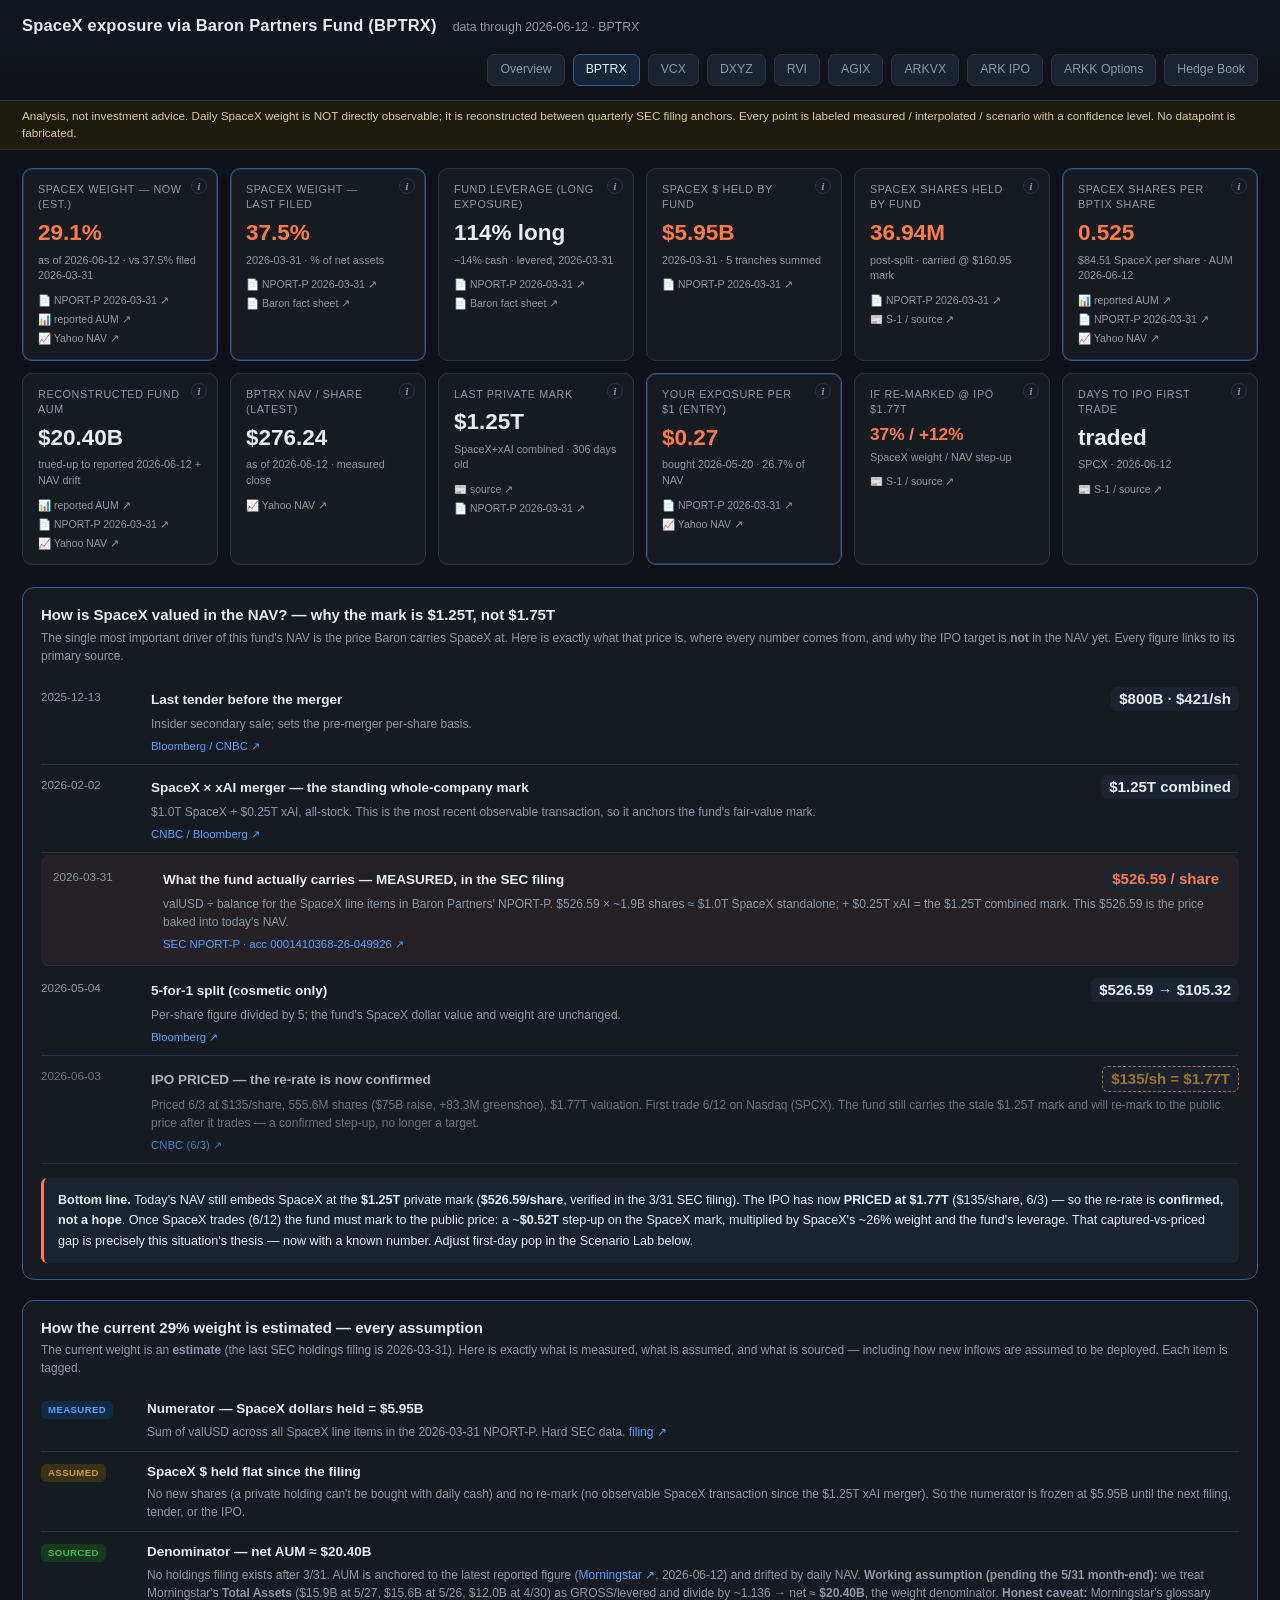
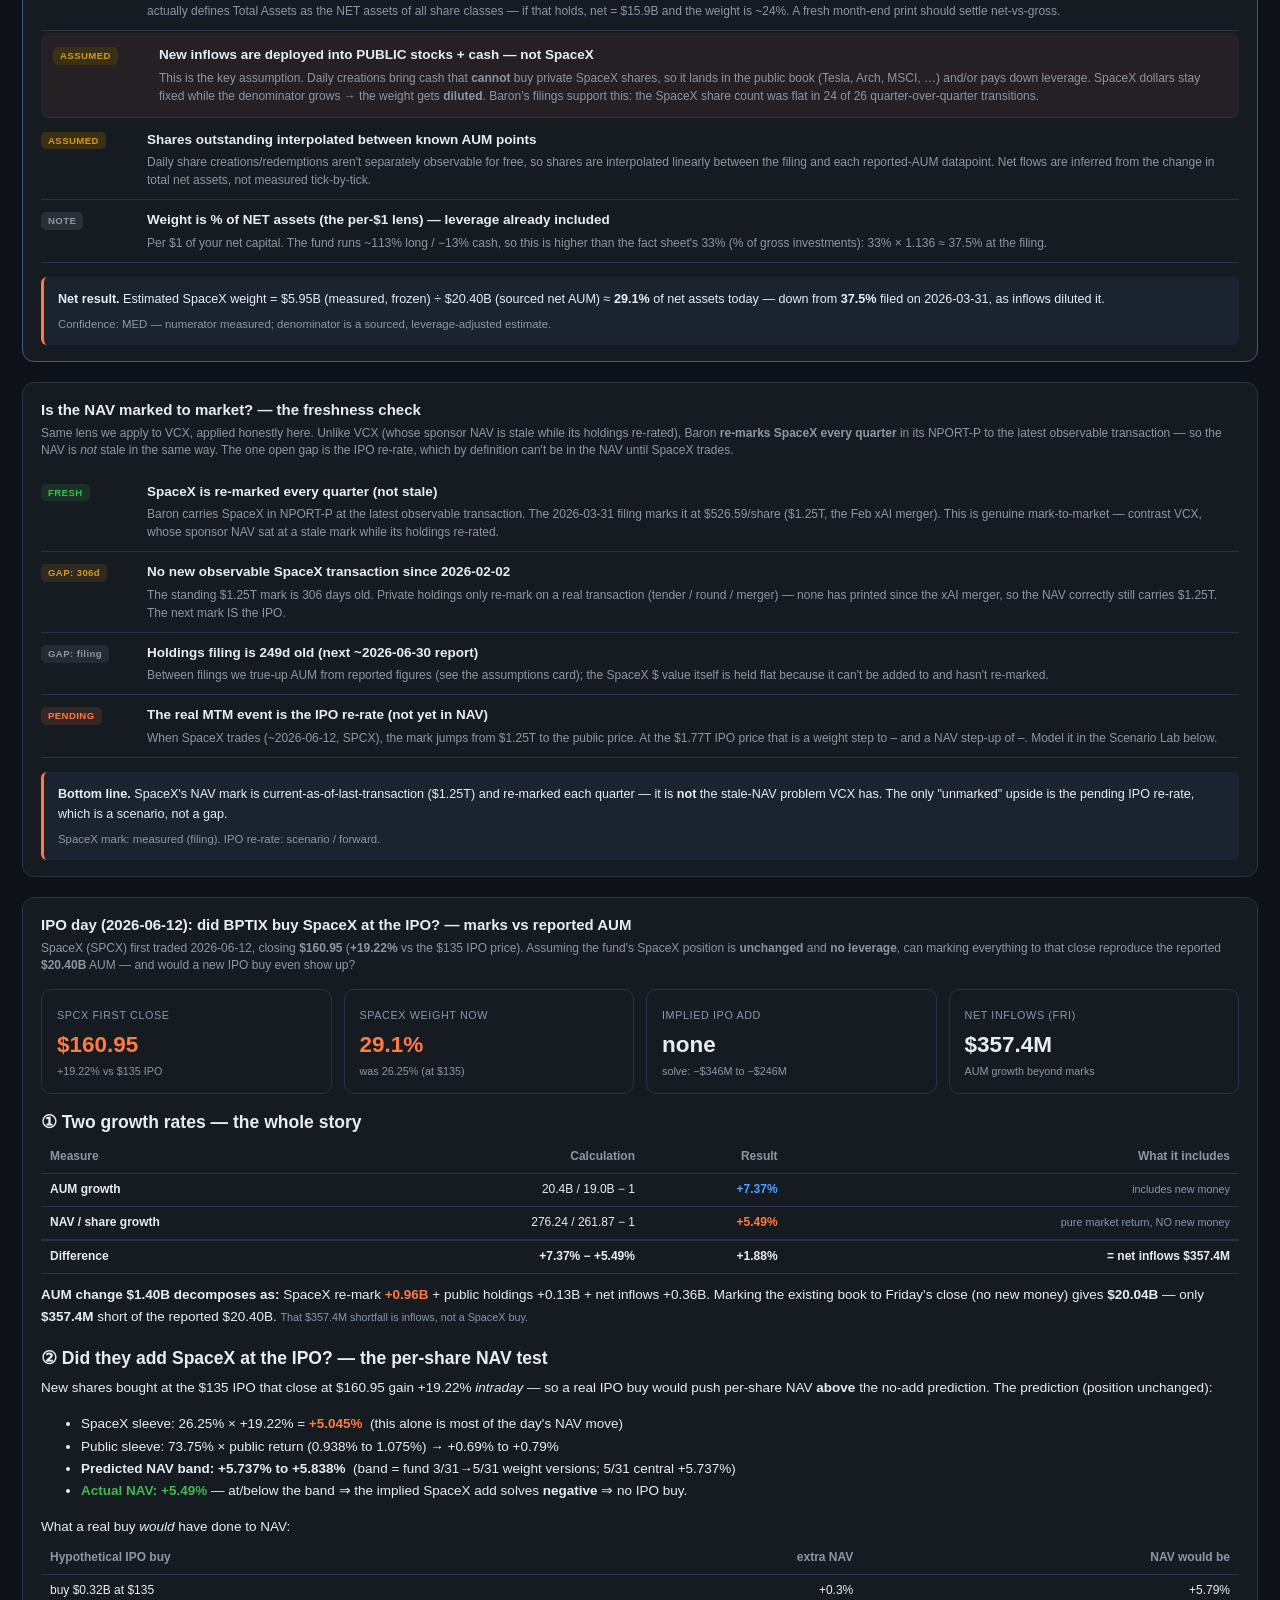
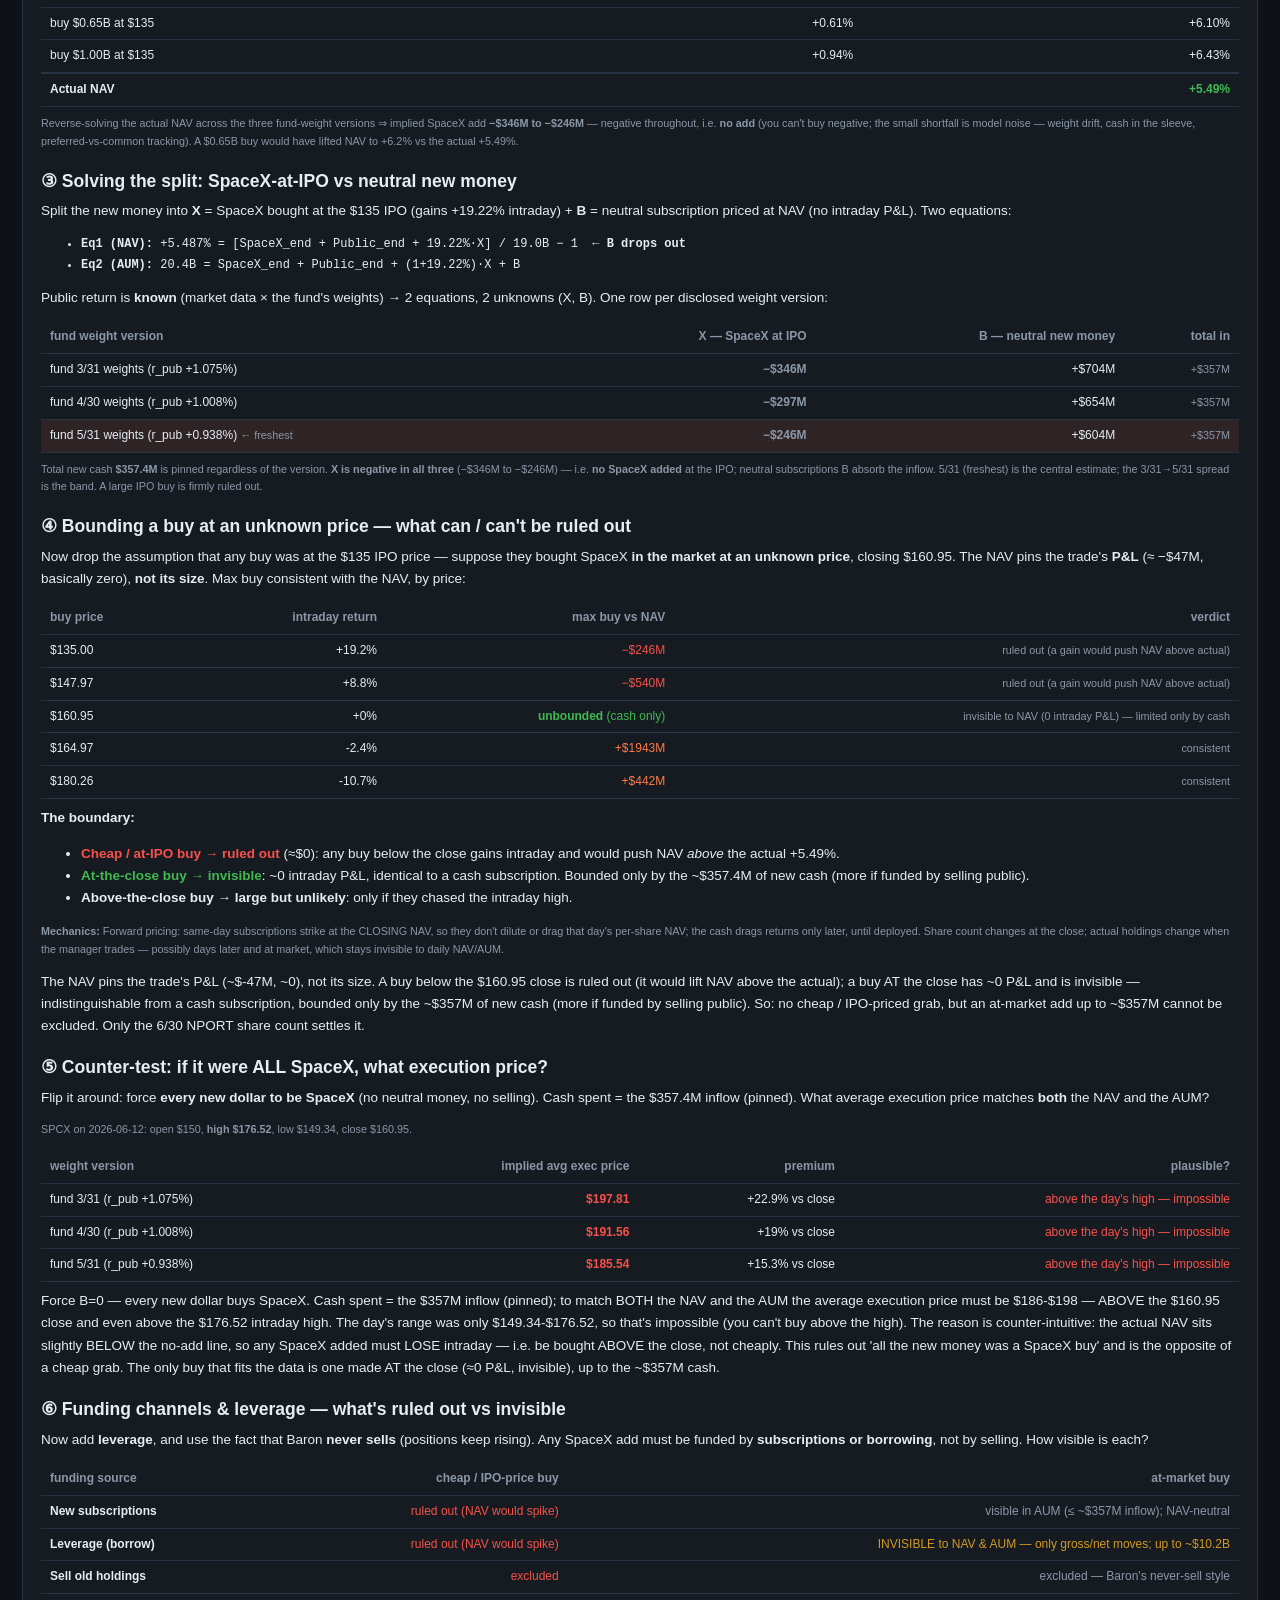
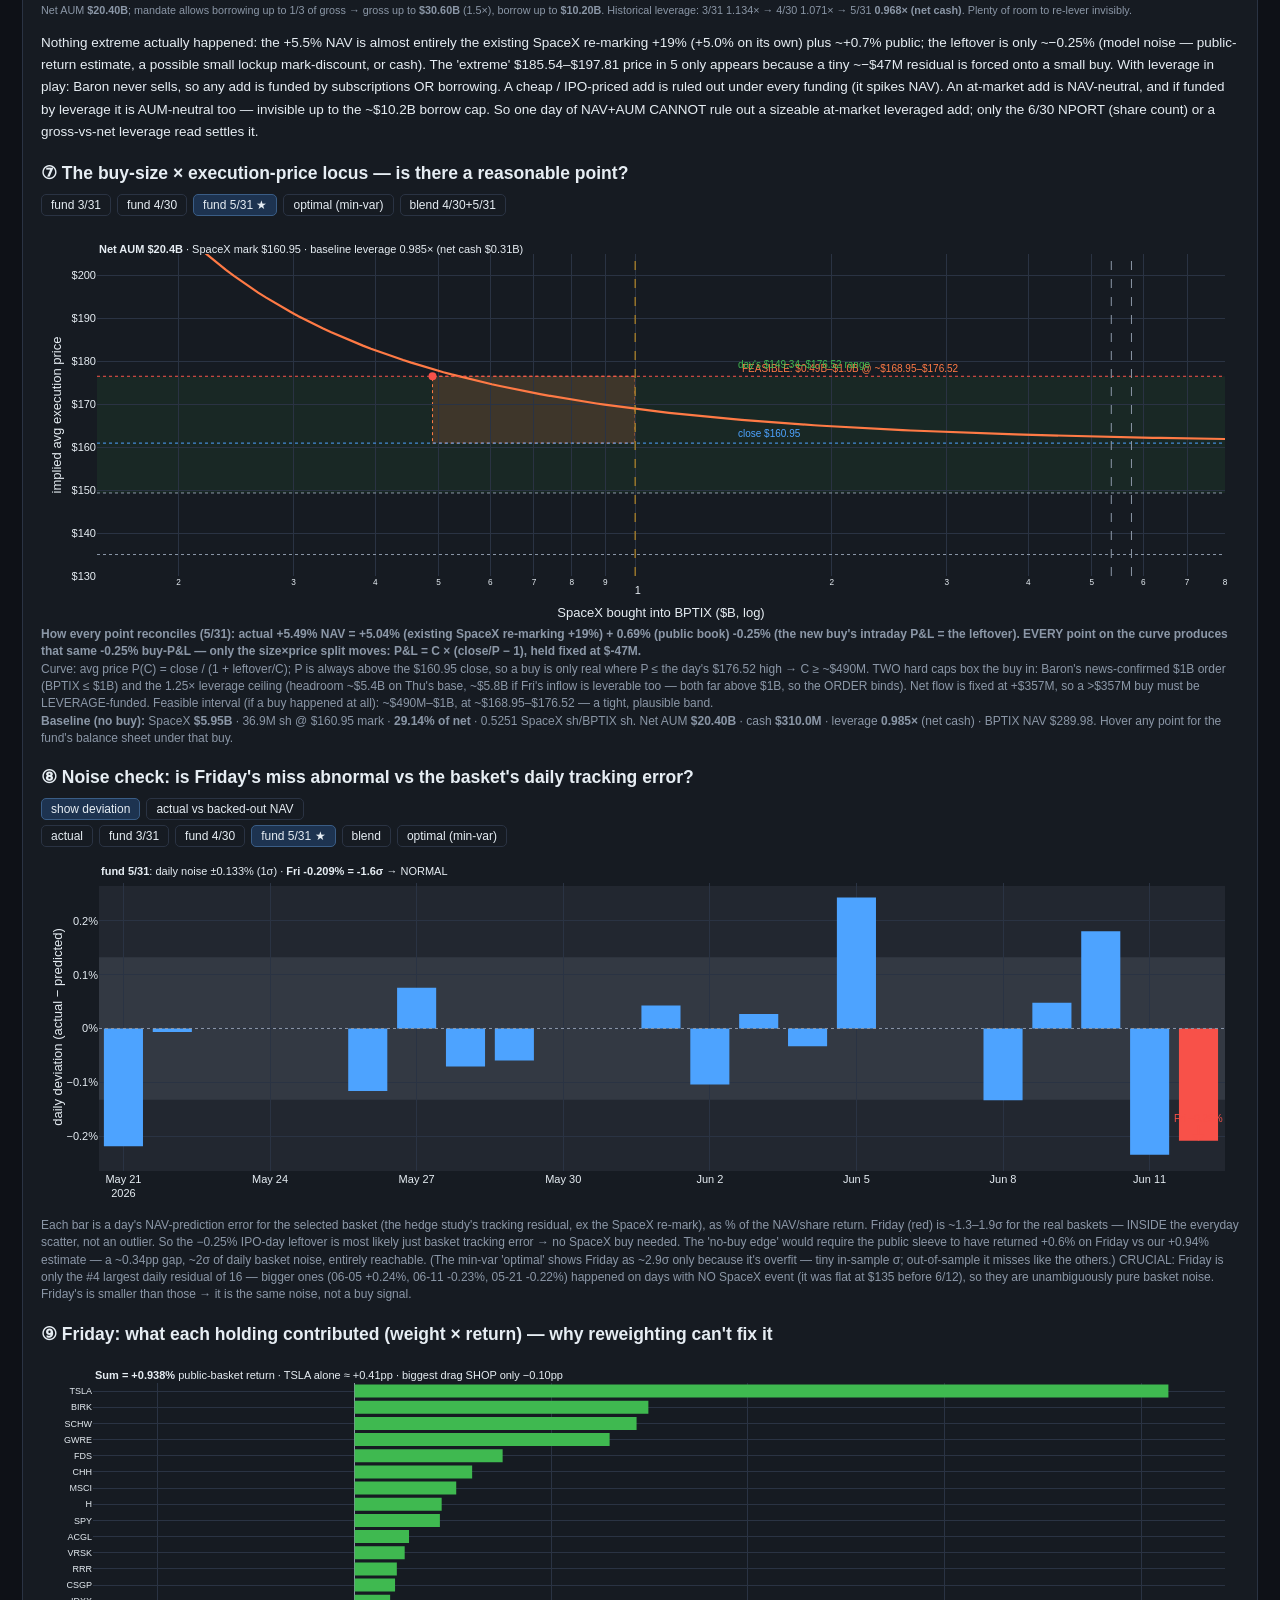
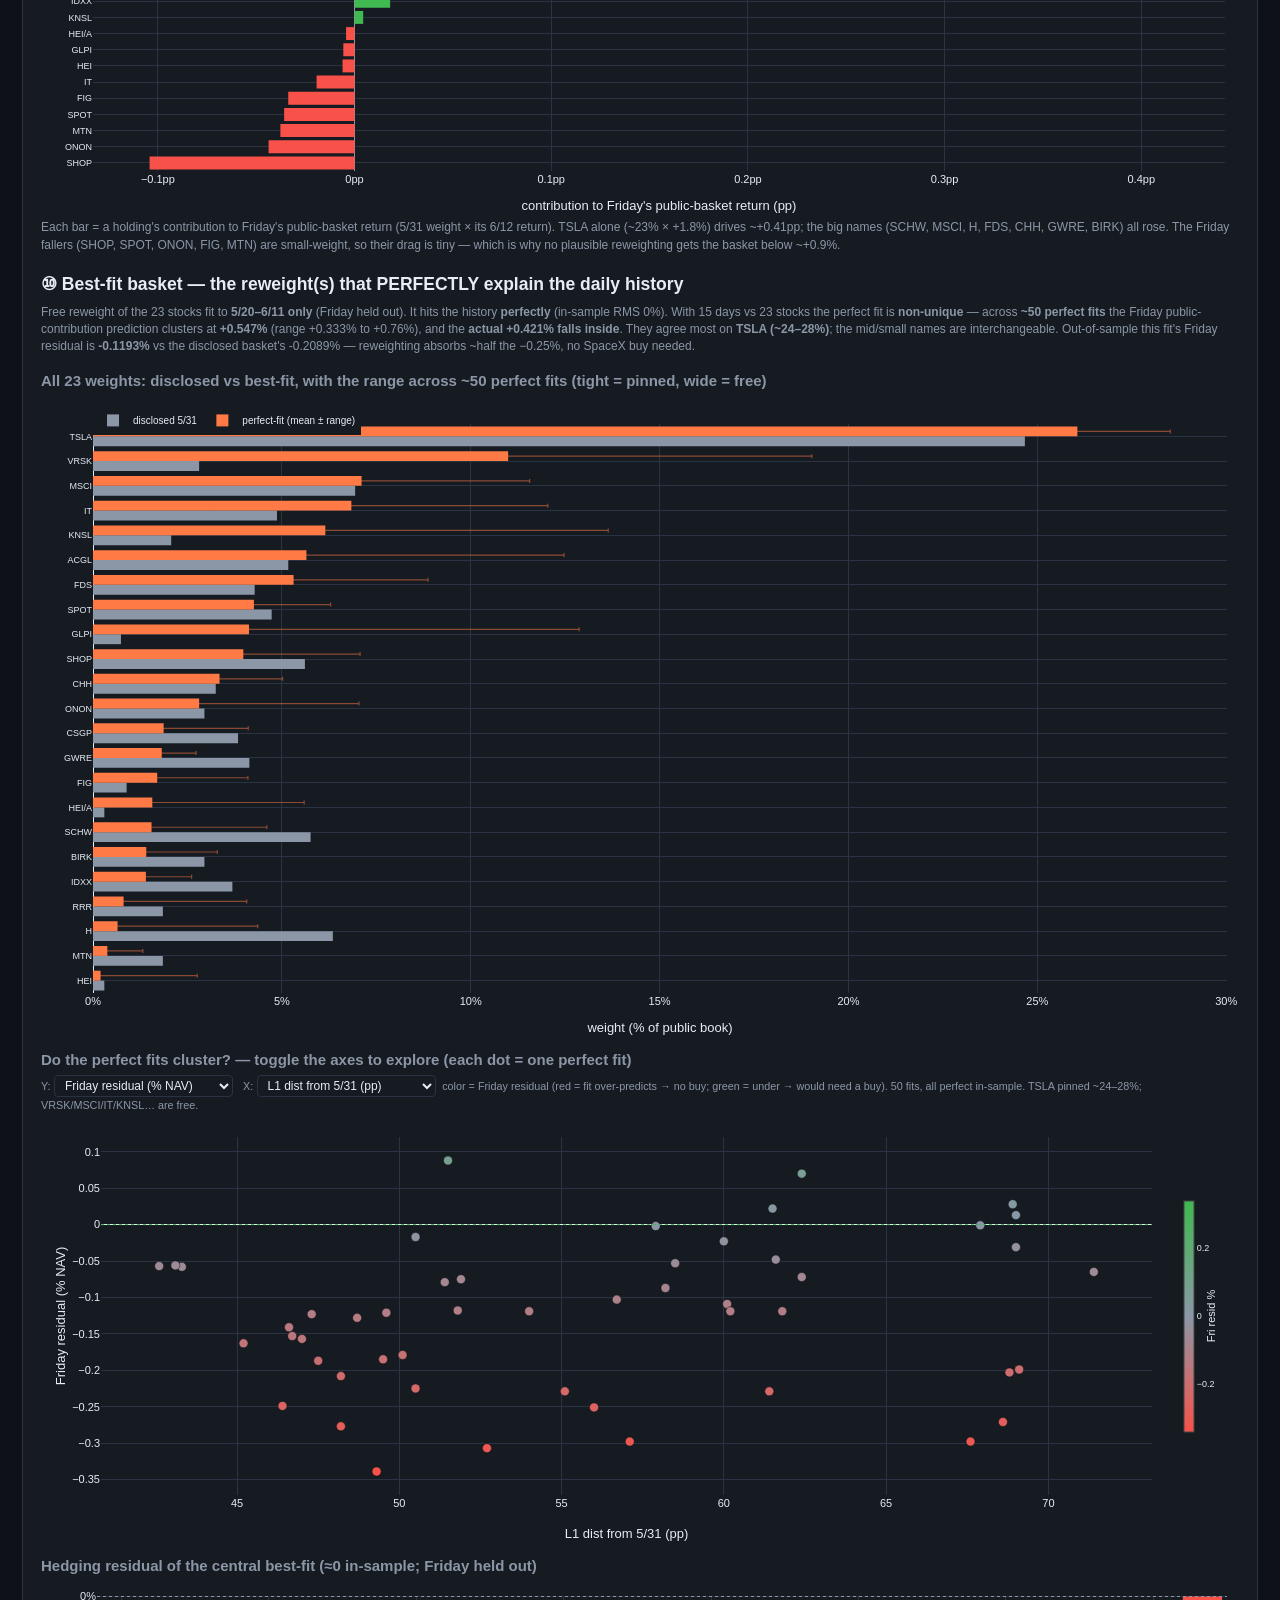
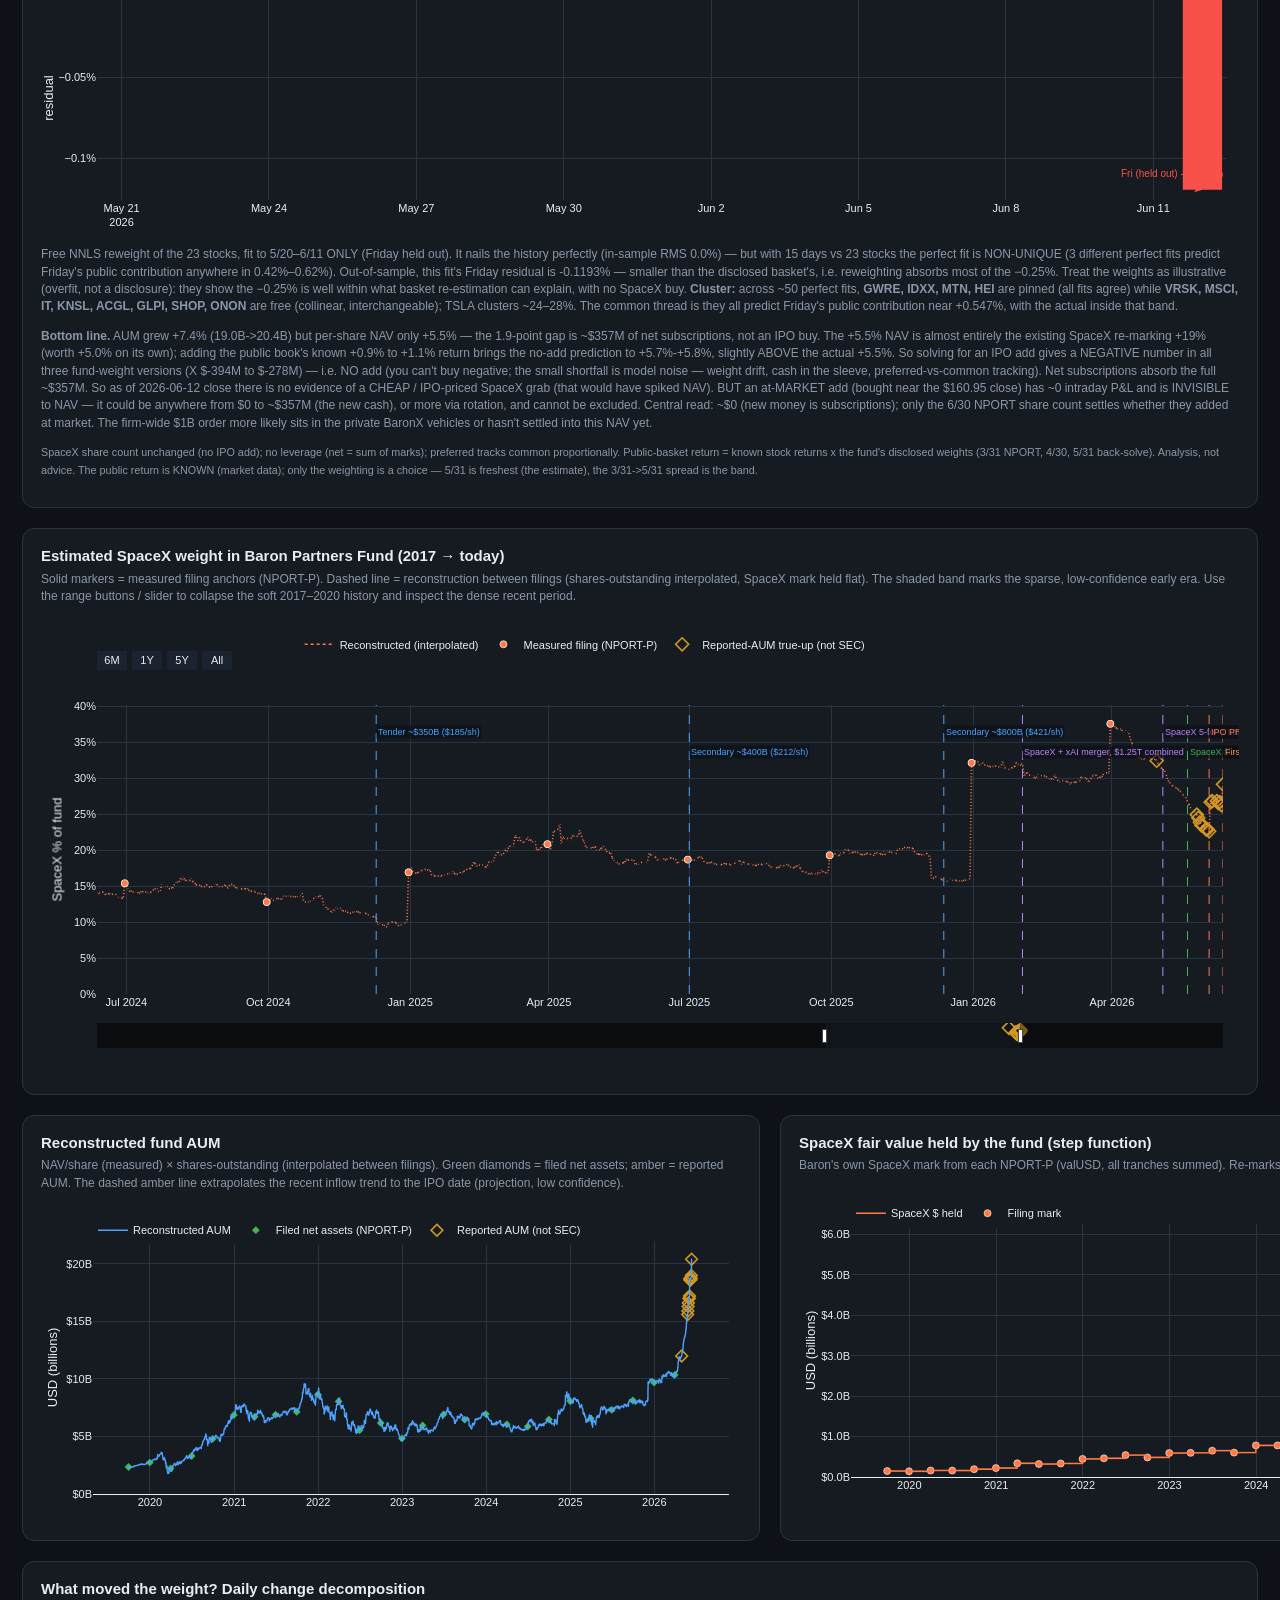
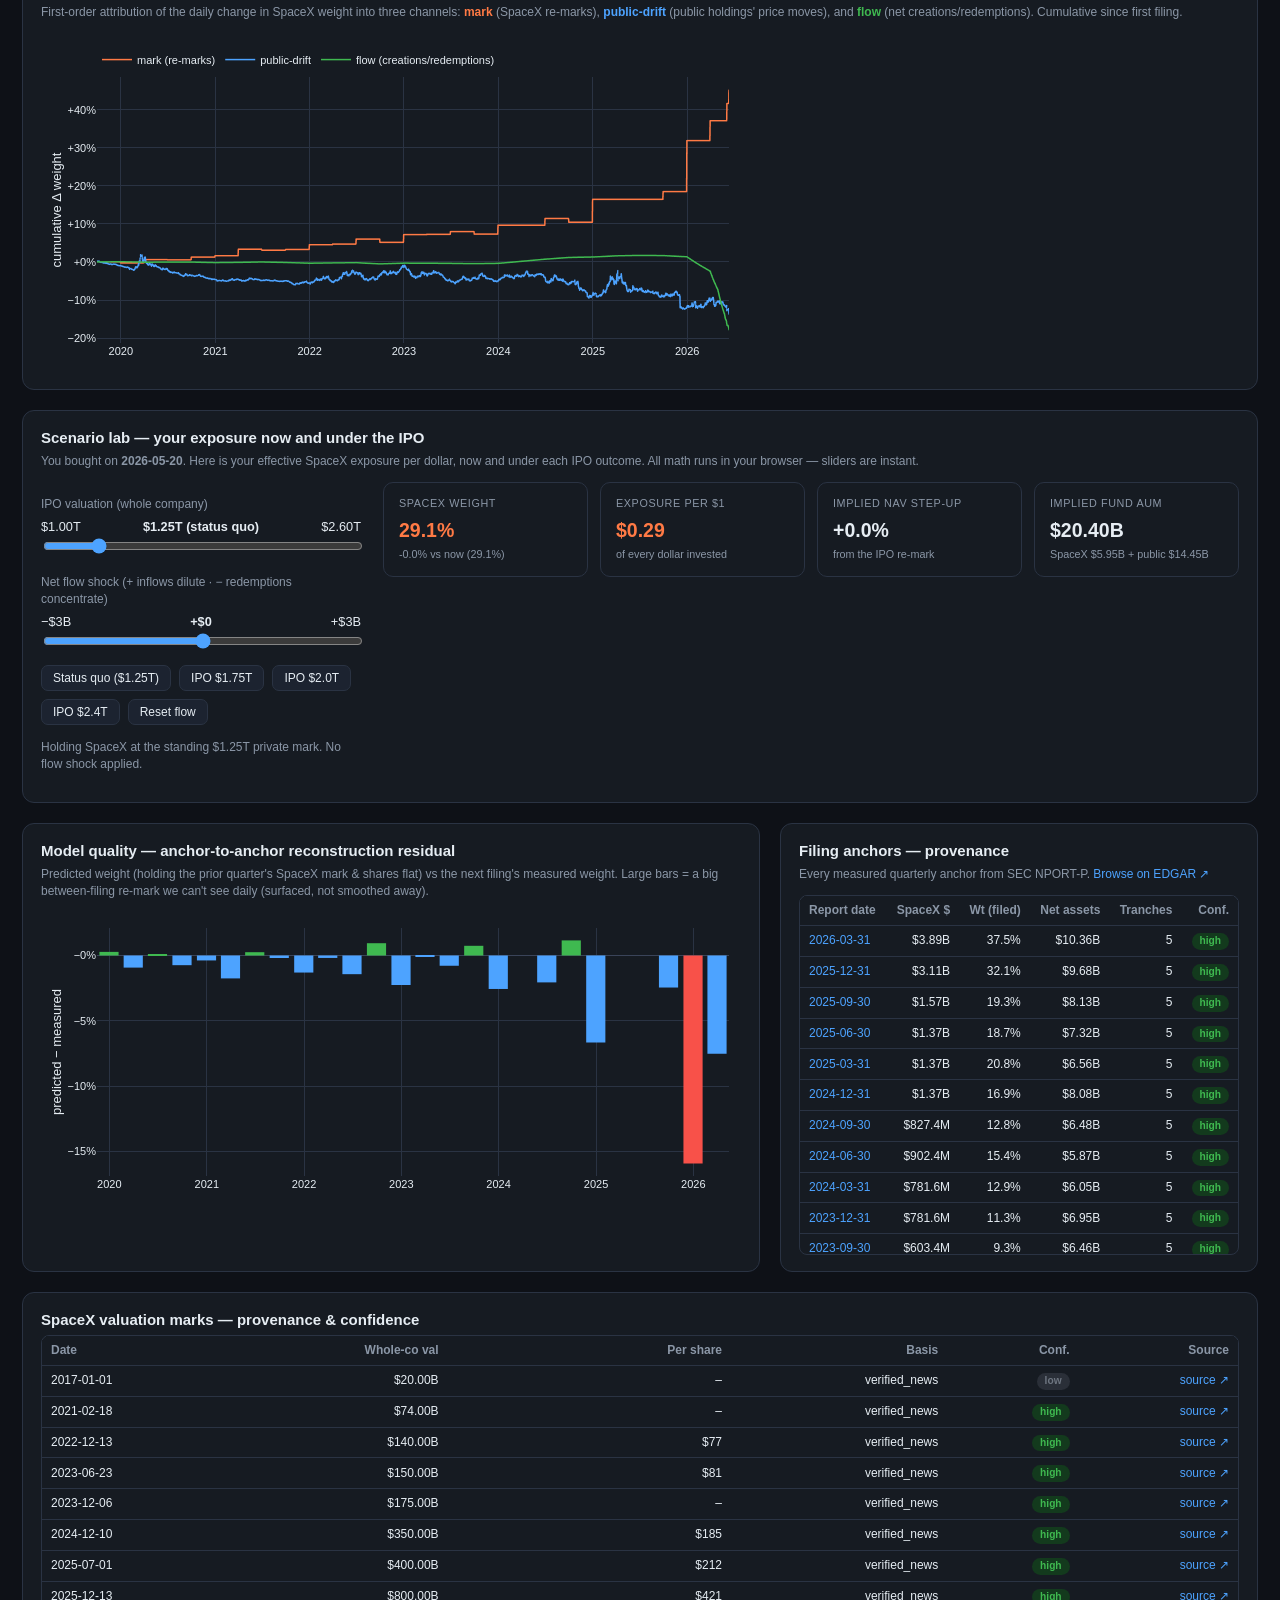
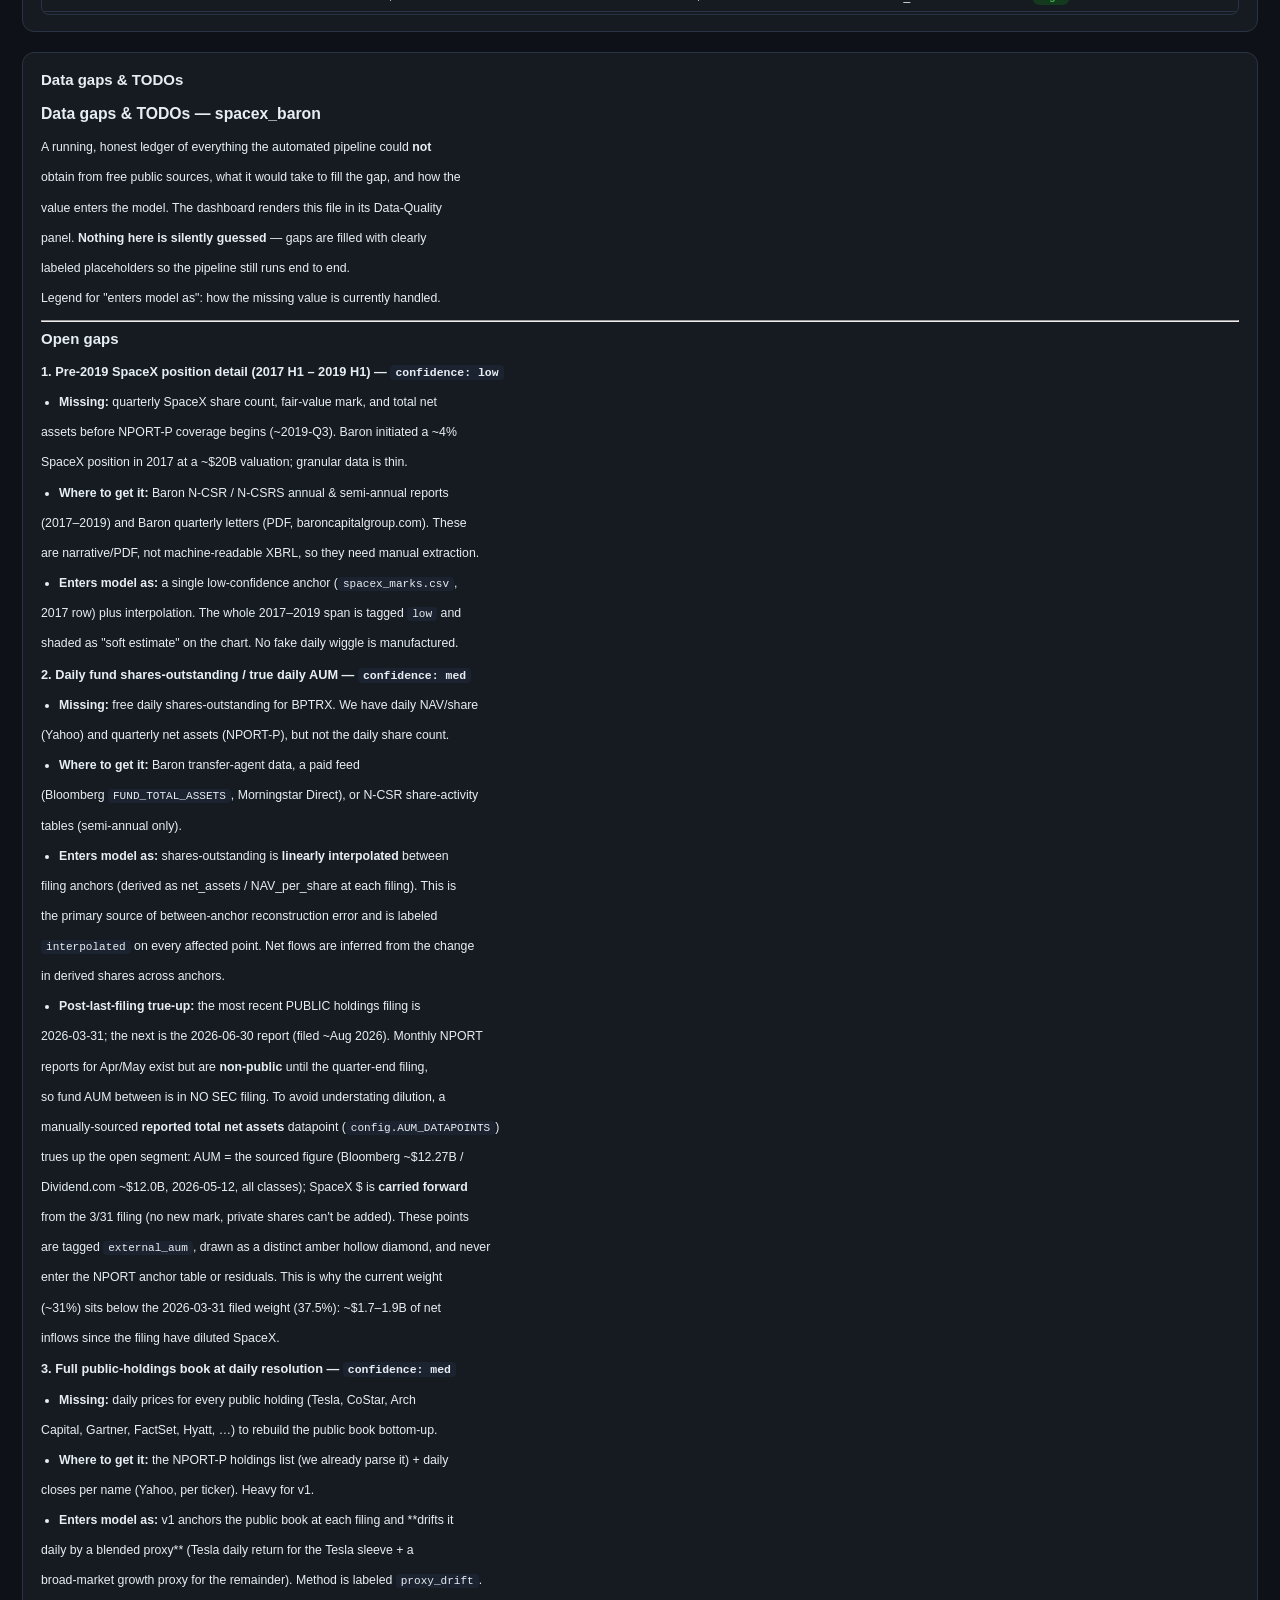
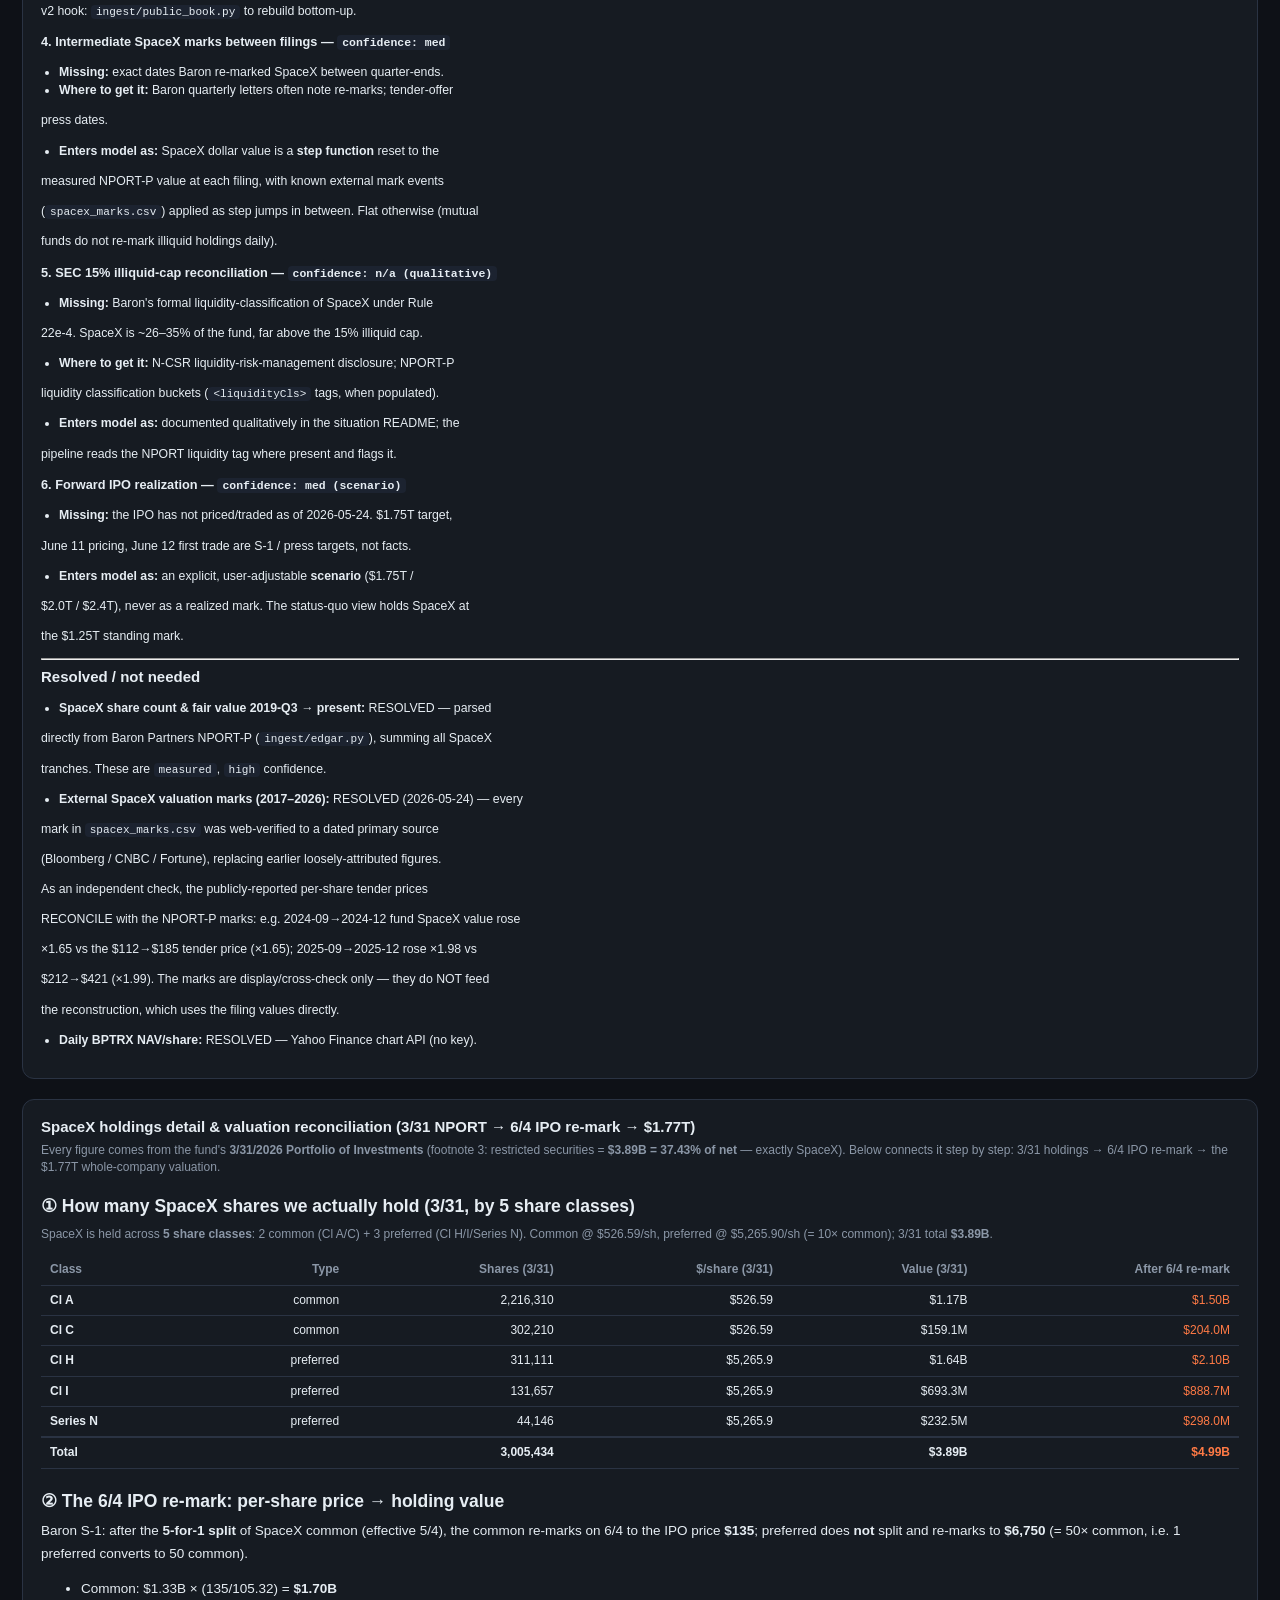
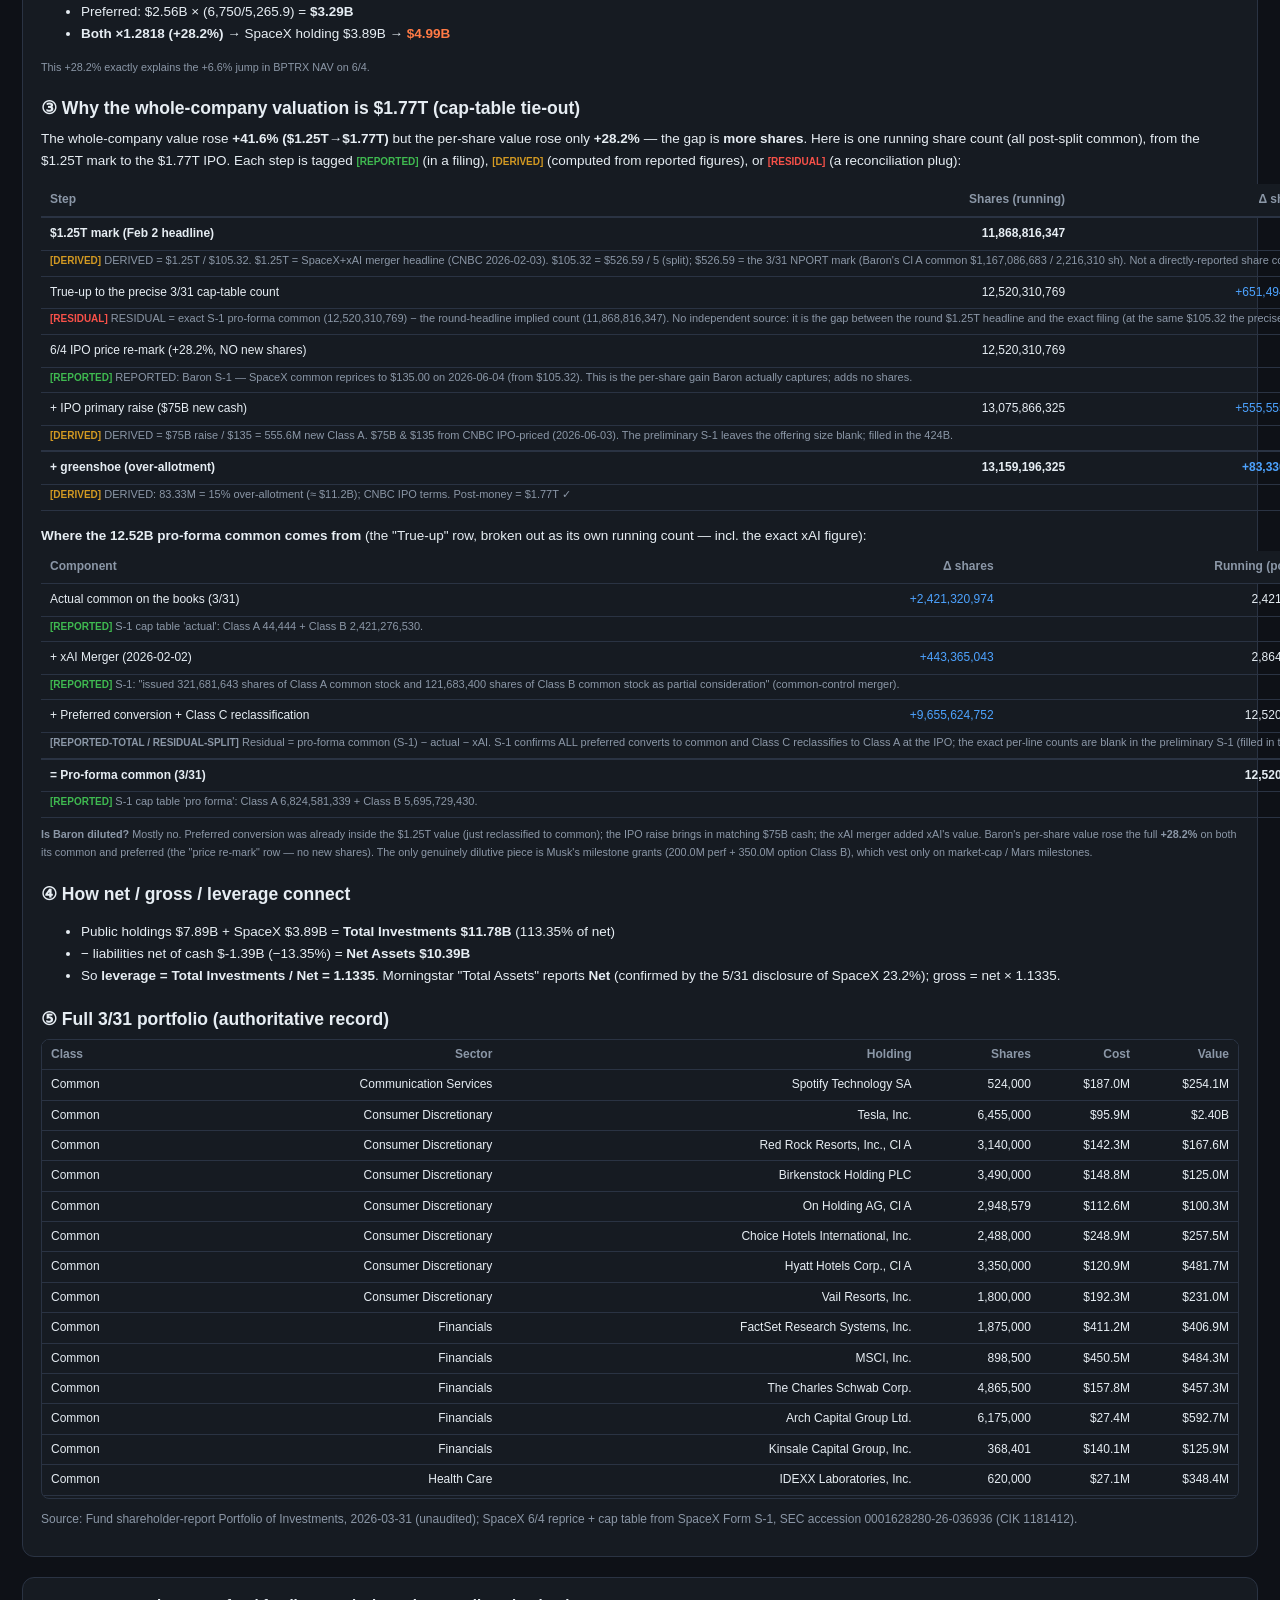
==== commit 4e1bdefd: "Recalibration: split into As-of (vintage, frozen) vs Revised (all-data) views Each day's estimate is" ====
--- a/dashboard/index.html
+++ b/dashboard/index.html
@@ -278,10 +278,16 @@
         <h2>Daily recalibration — back-solving SpaceX weight, buy &amp; flow</h2>
         <p class="desc" id="recalib-headline"></p>
         <div id="recalib-belief" style="margin:14px 0"></div>
-        <h3 style="margin:18px 0 6px">SpaceX weight — estimate revised each day</h3>
-        <div id="recalib-wchart" style="height:340px"></div>
-        <h3 style="margin:18px 0 6px">Recalibration ledger</h3>
+        <p class="desc" id="recalib-views-note"></p>
+
+        <h3 style="margin:18px 0 6px">① As-of (vintage) — each day frozen the morning it's first known</h3>
+        <div id="recalib-wchart-vintage" style="height:320px"></div>
+        <div class="scroll-x" id="recalib-ledger-vintage"></div>
+
+        <h3 style="margin:24px 0 6px">② Revised (all-data) — whole history re-estimated each build</h3>
+        <div id="recalib-wchart" style="height:320px"></div>
         <div class="scroll-x" id="recalib-ledger"></div>
+
         <h3 style="margin:20px 0 6px">Why we don't free the public weights daily (degrees of freedom)</h3>
         <div id="recalib-method" class="memo"></div>
         <h3 style="margin:20px 0 6px">Volatility-aware drift budget — high-vol pinned, low-vol loose</h3>
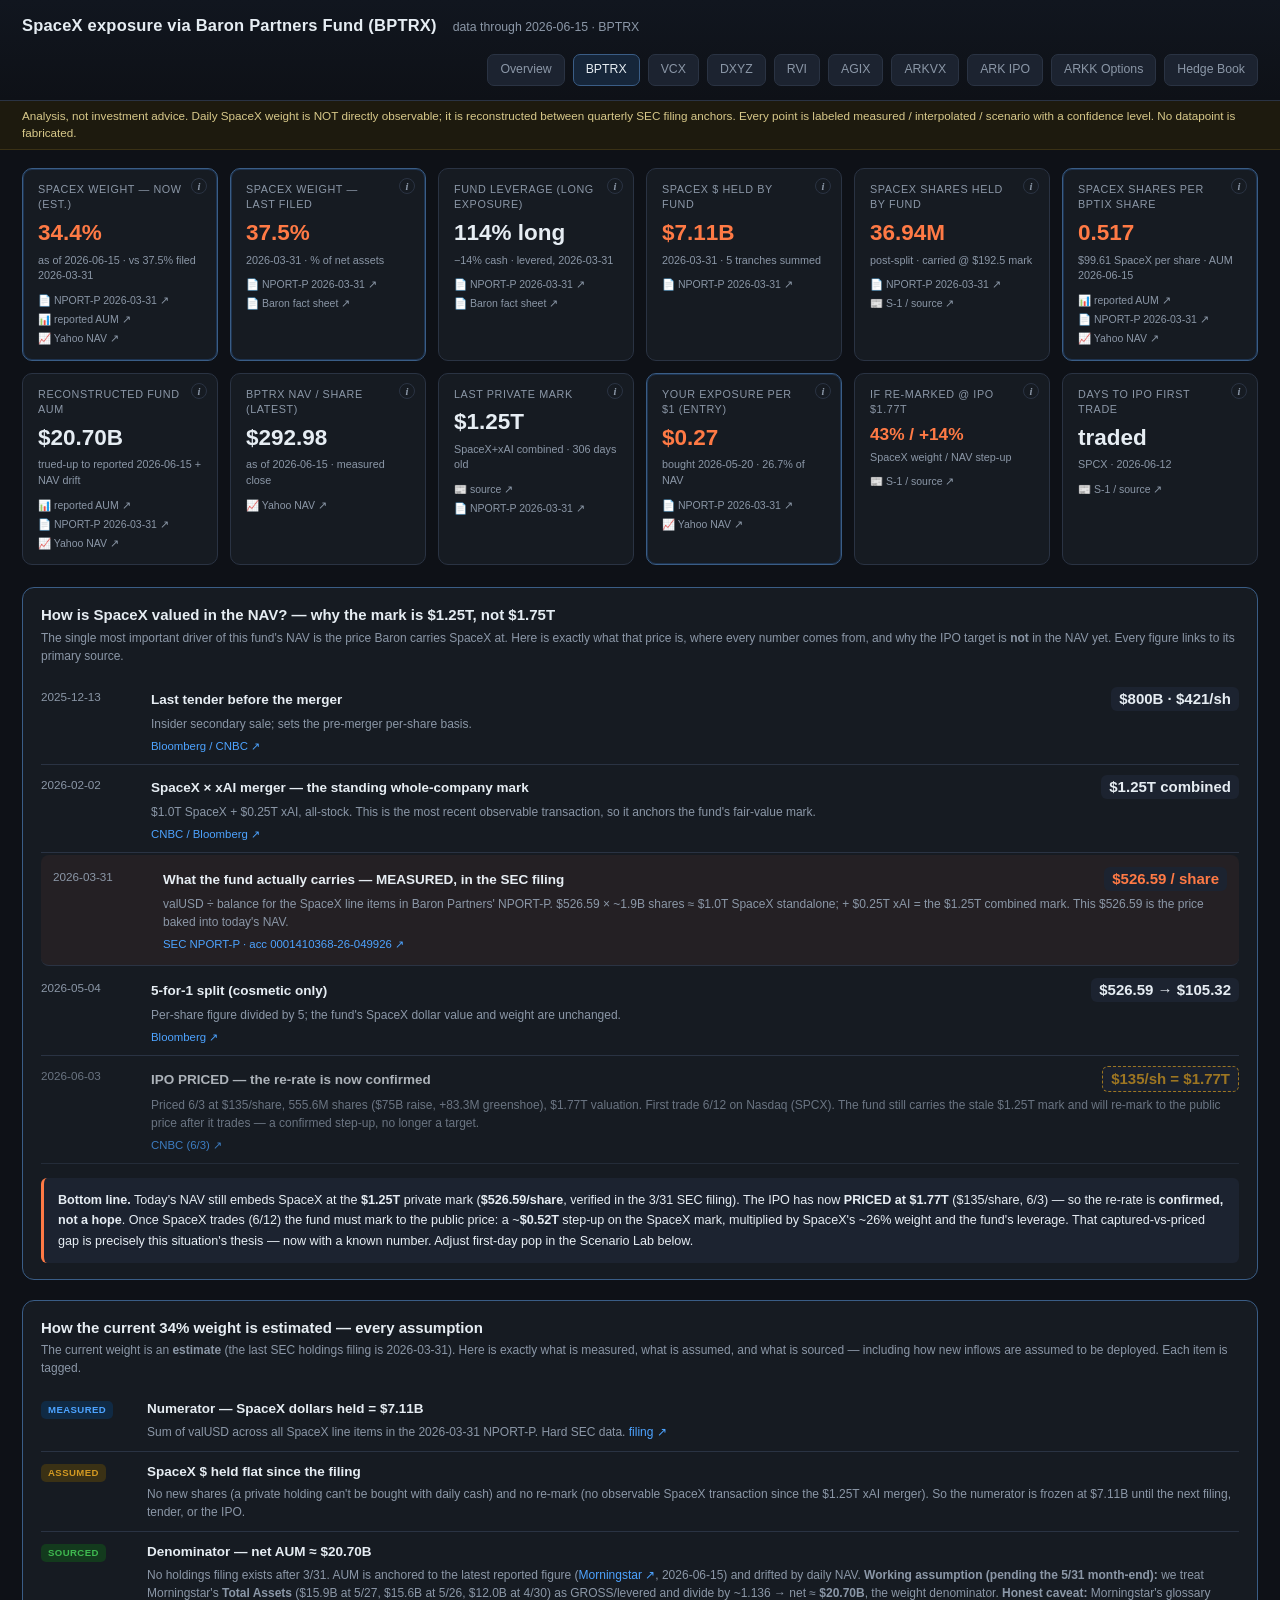
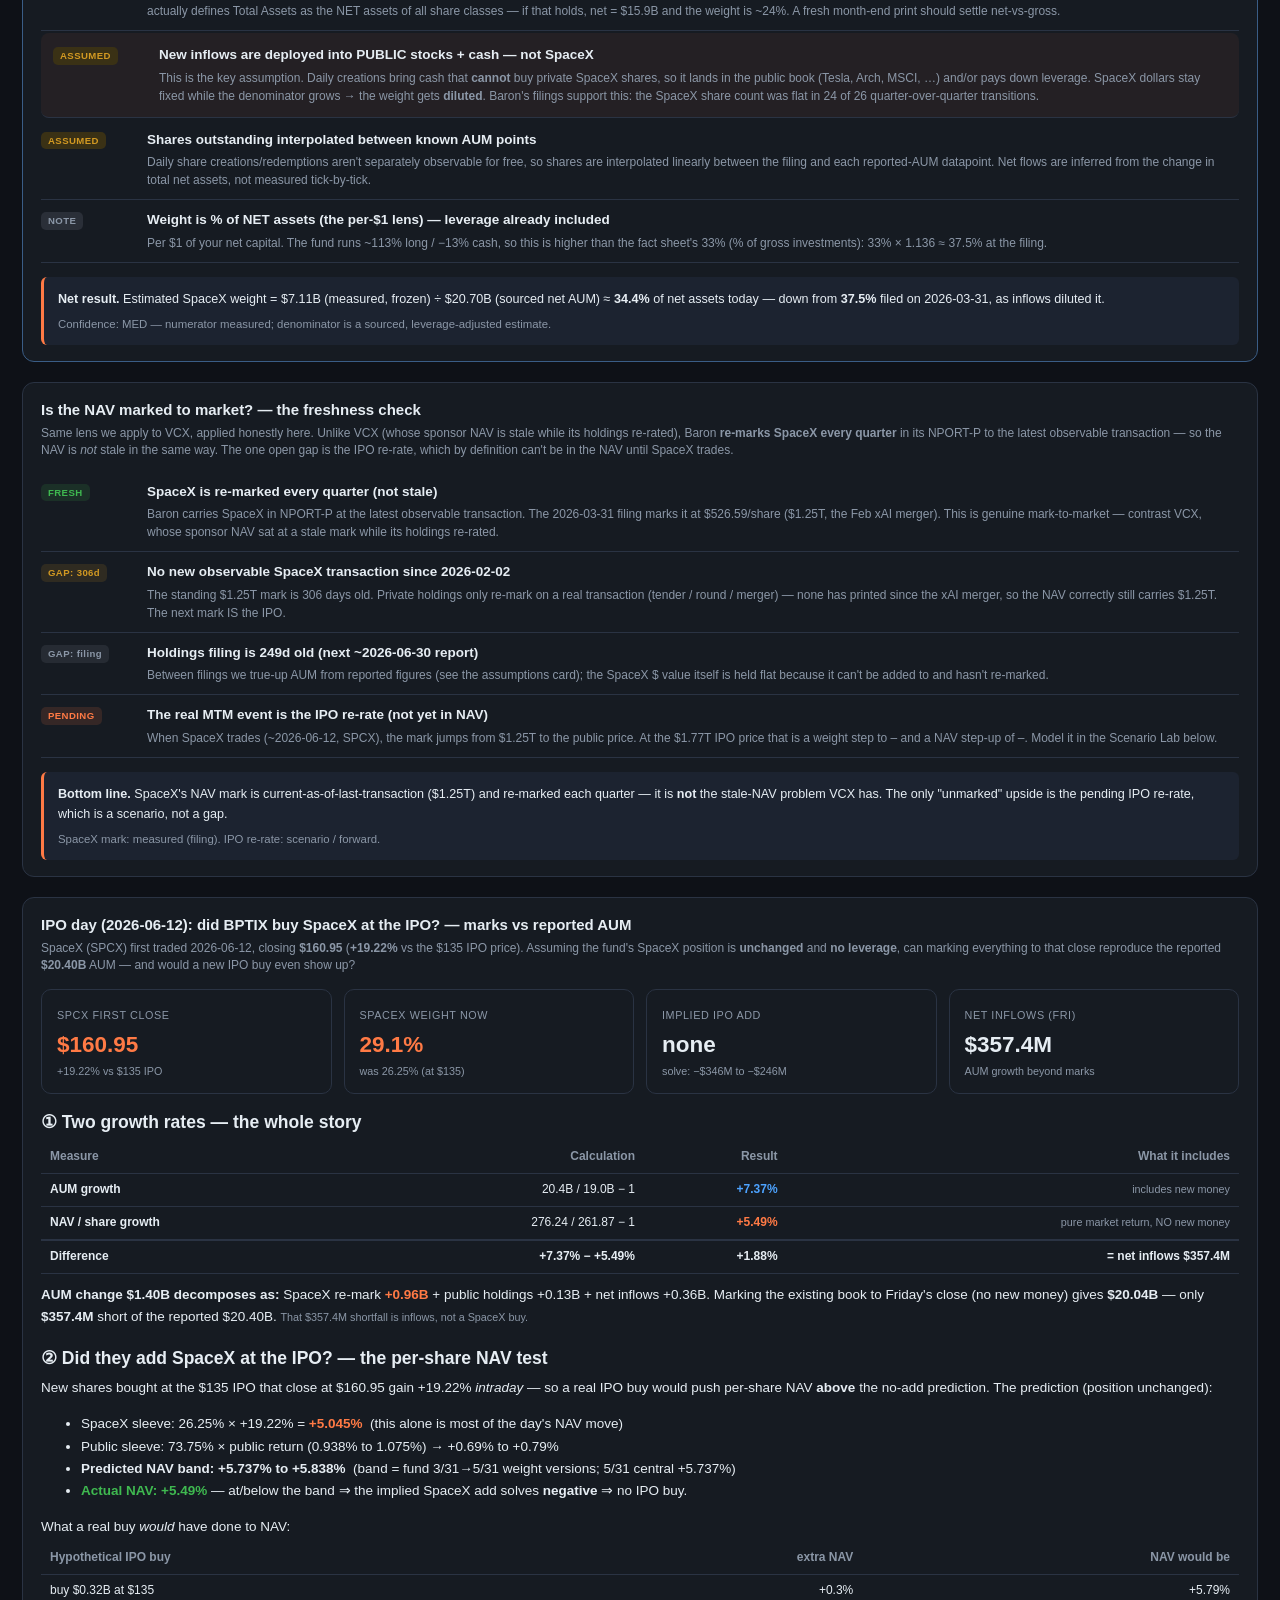
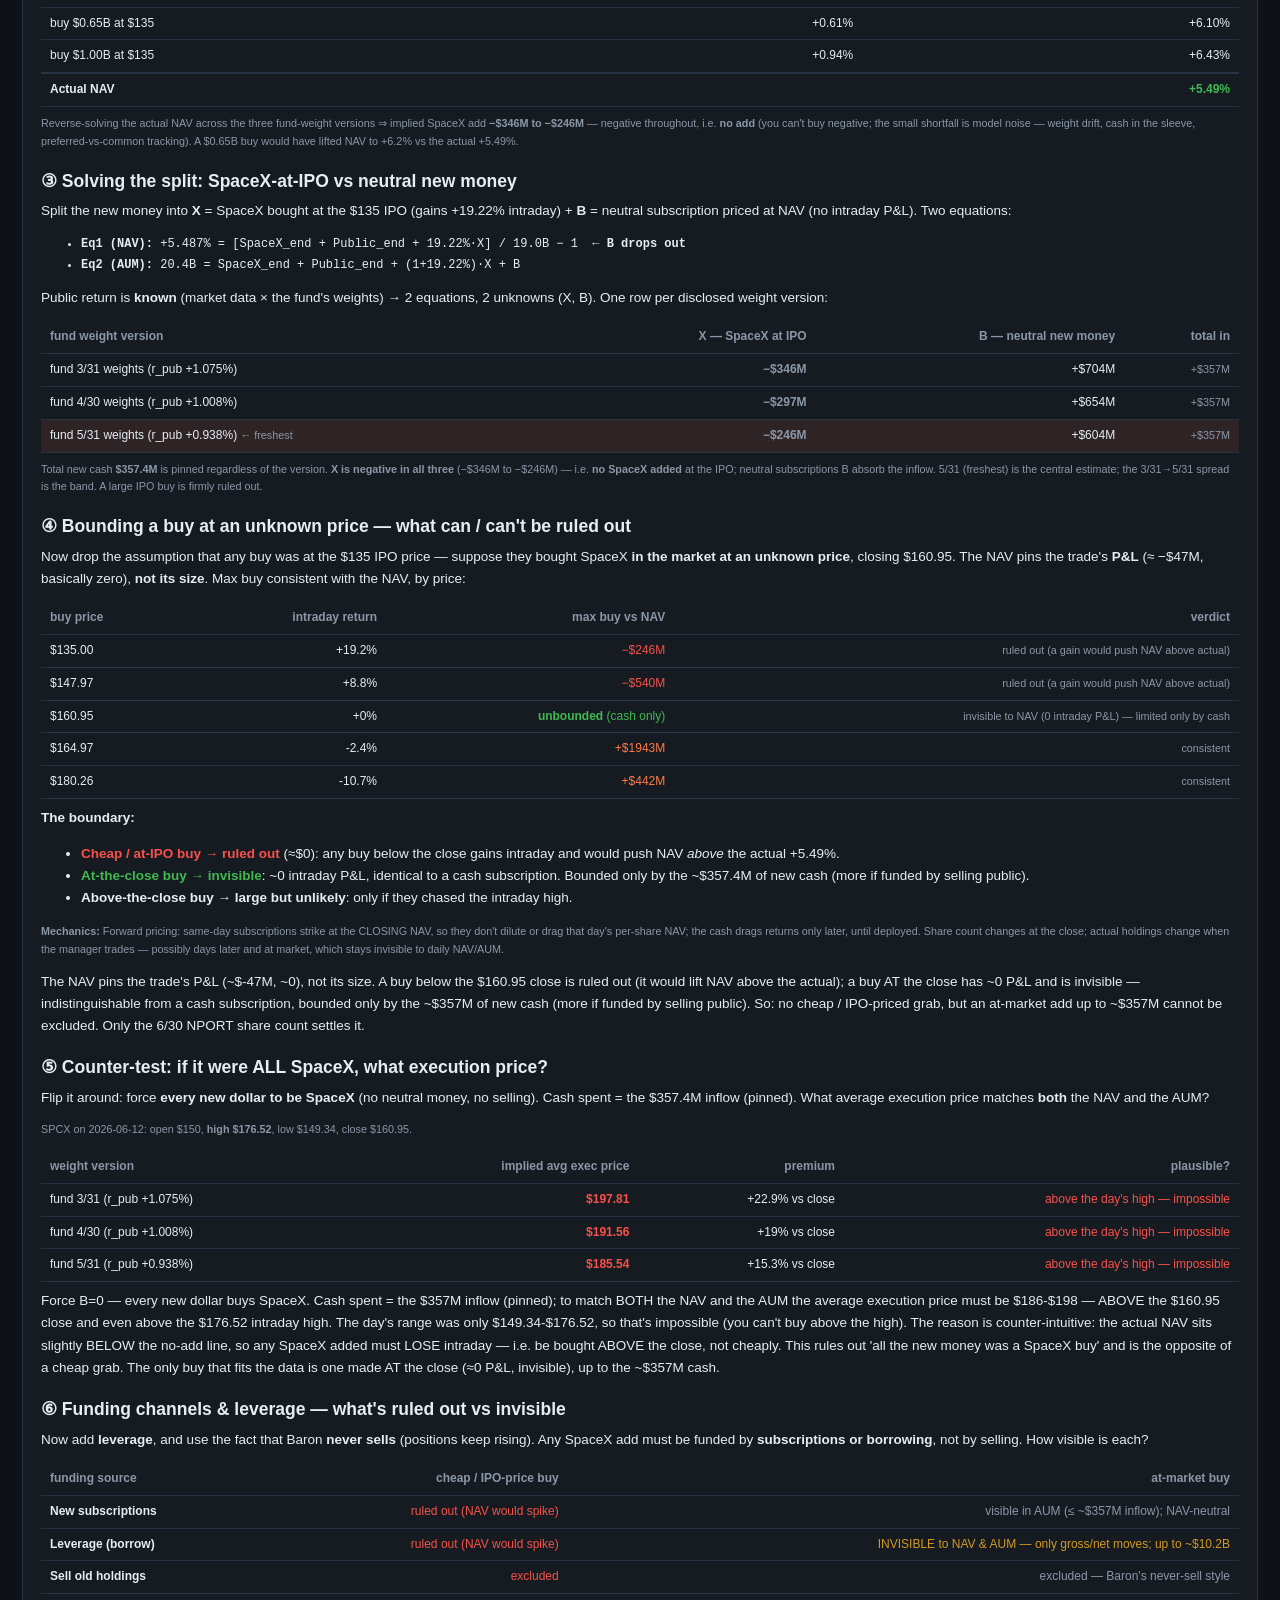
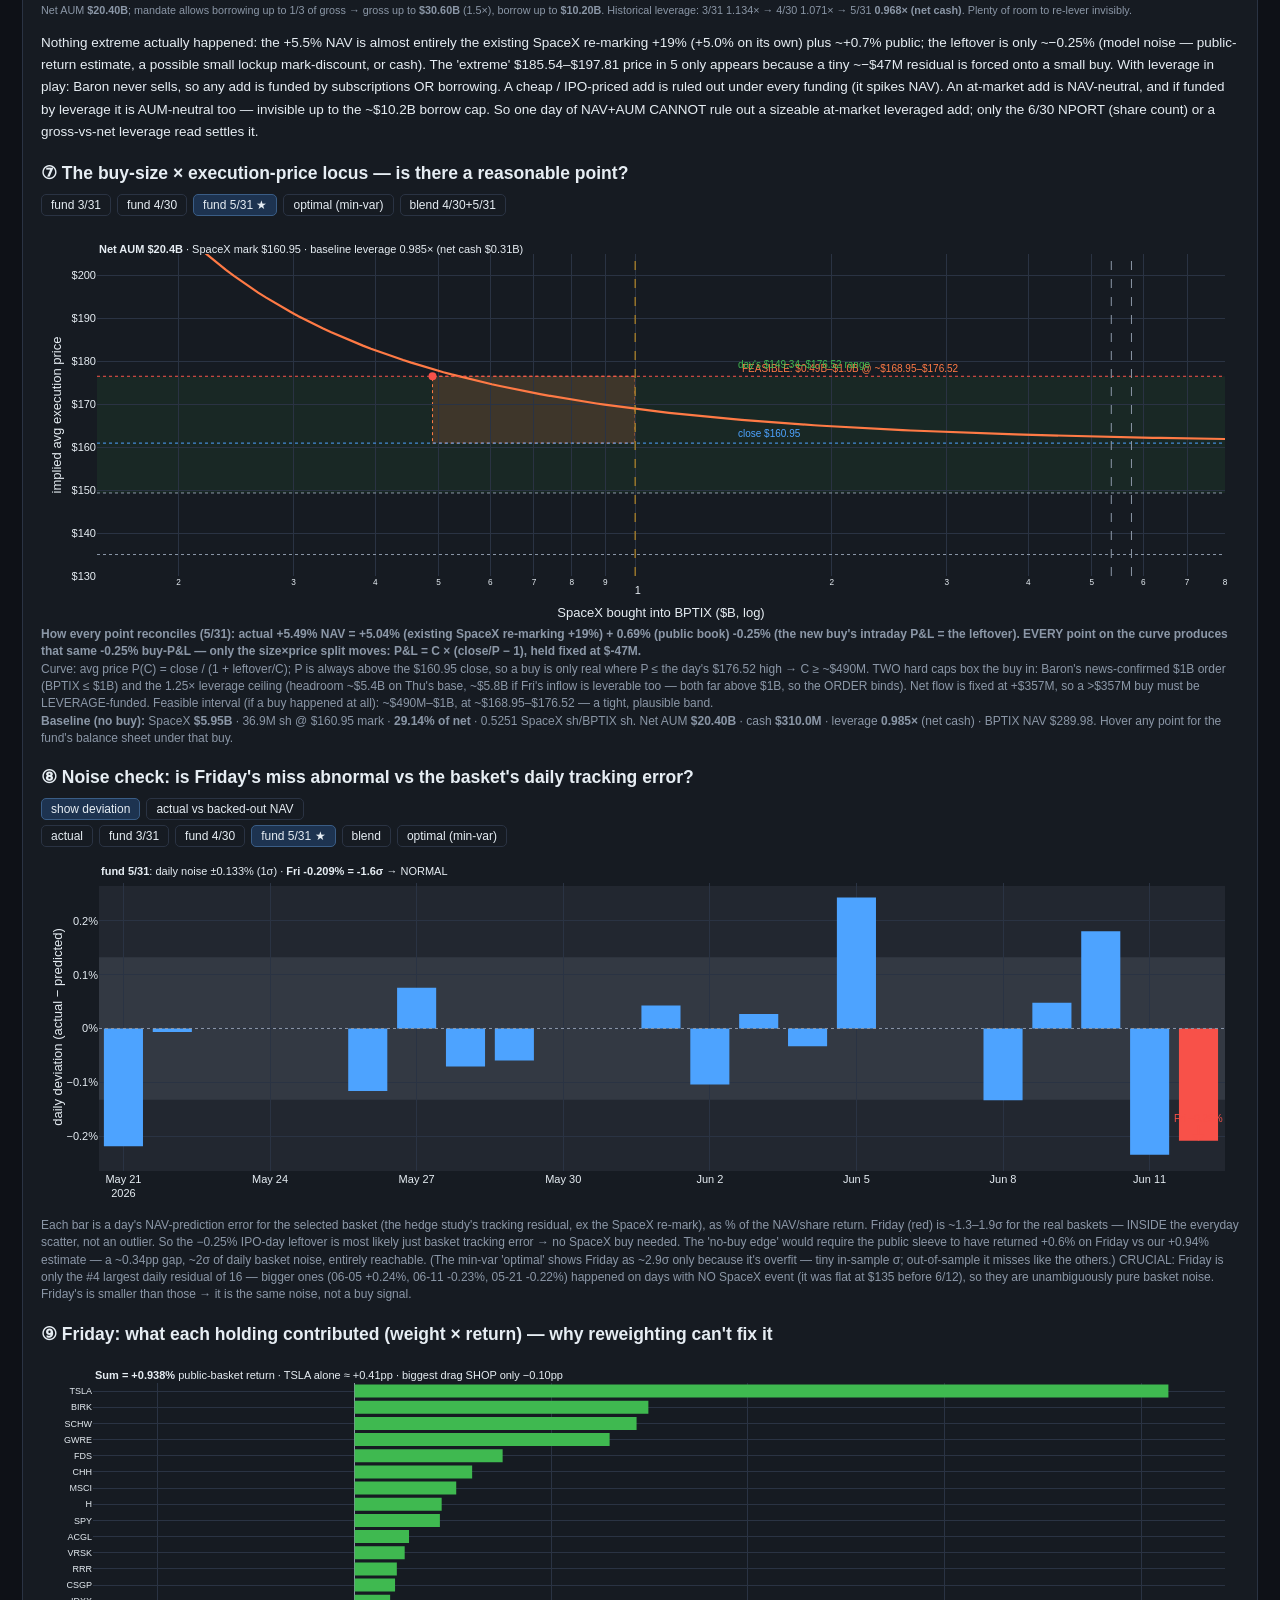
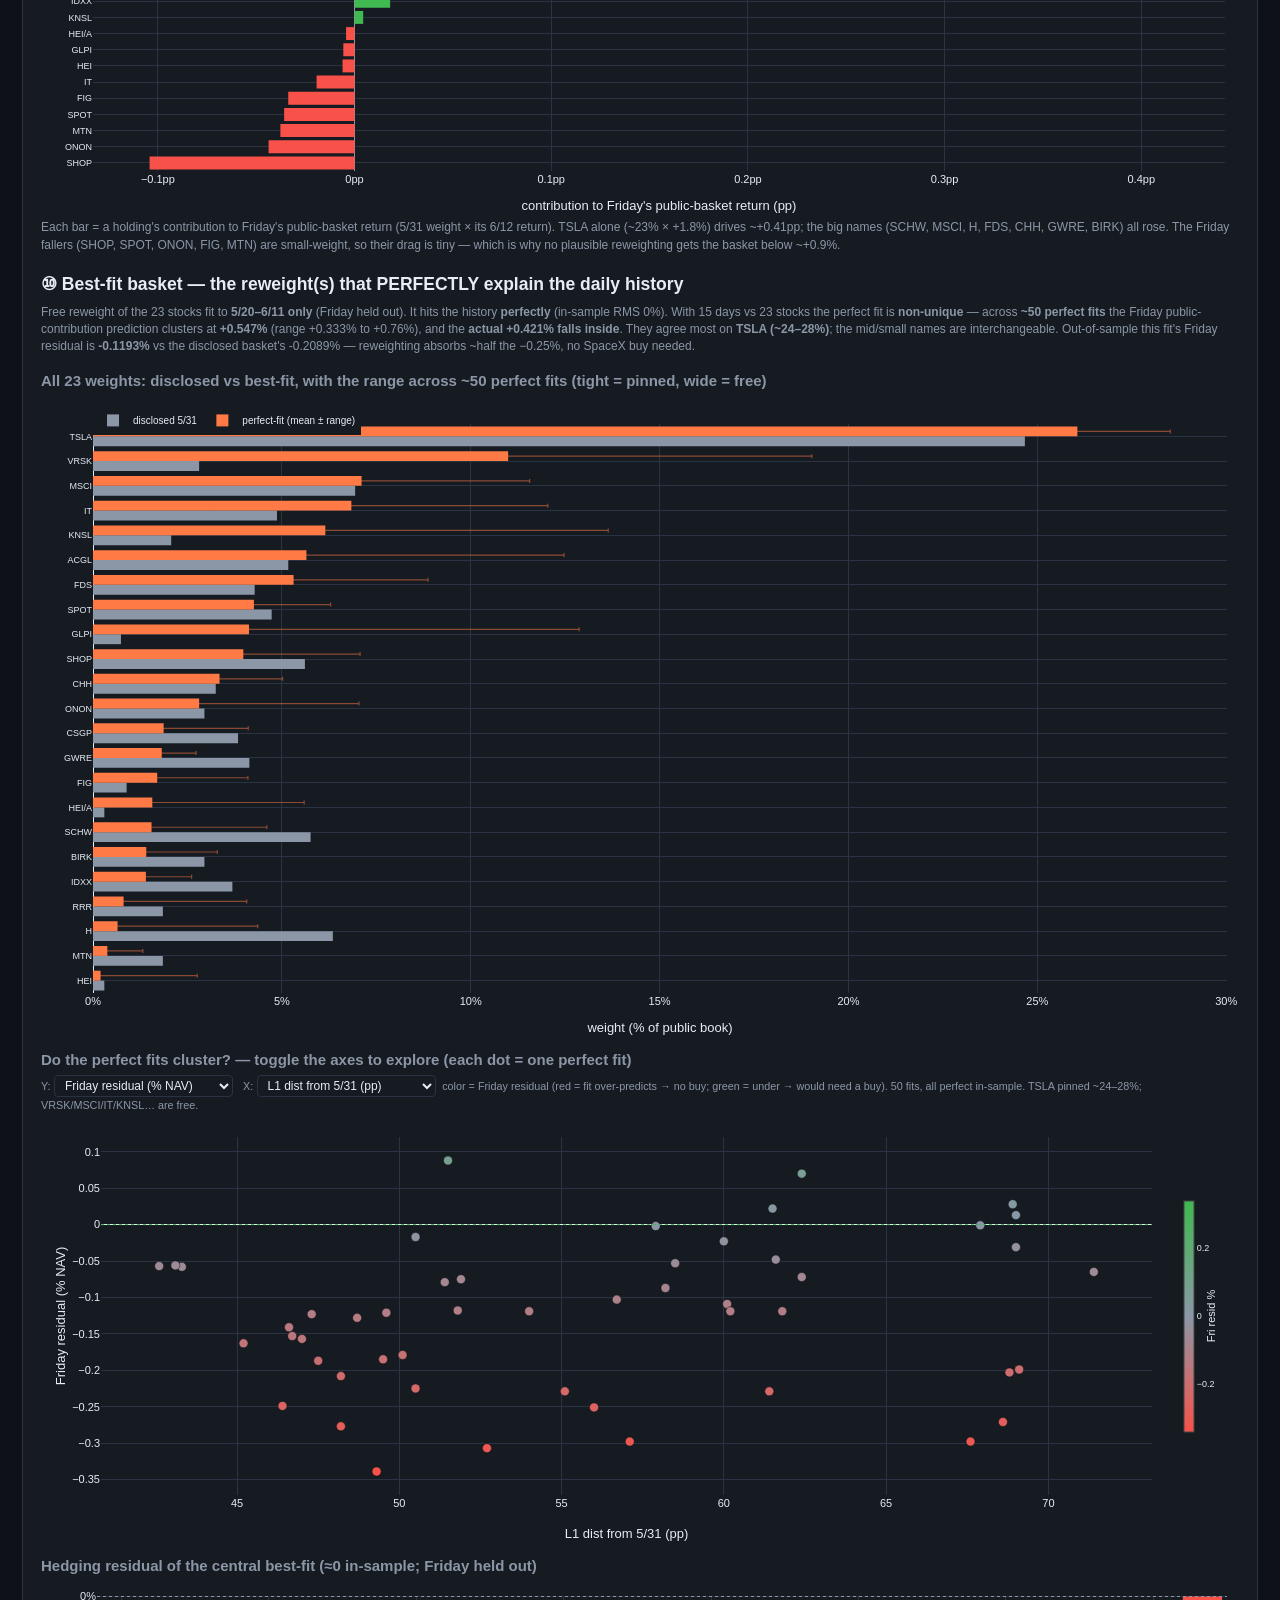
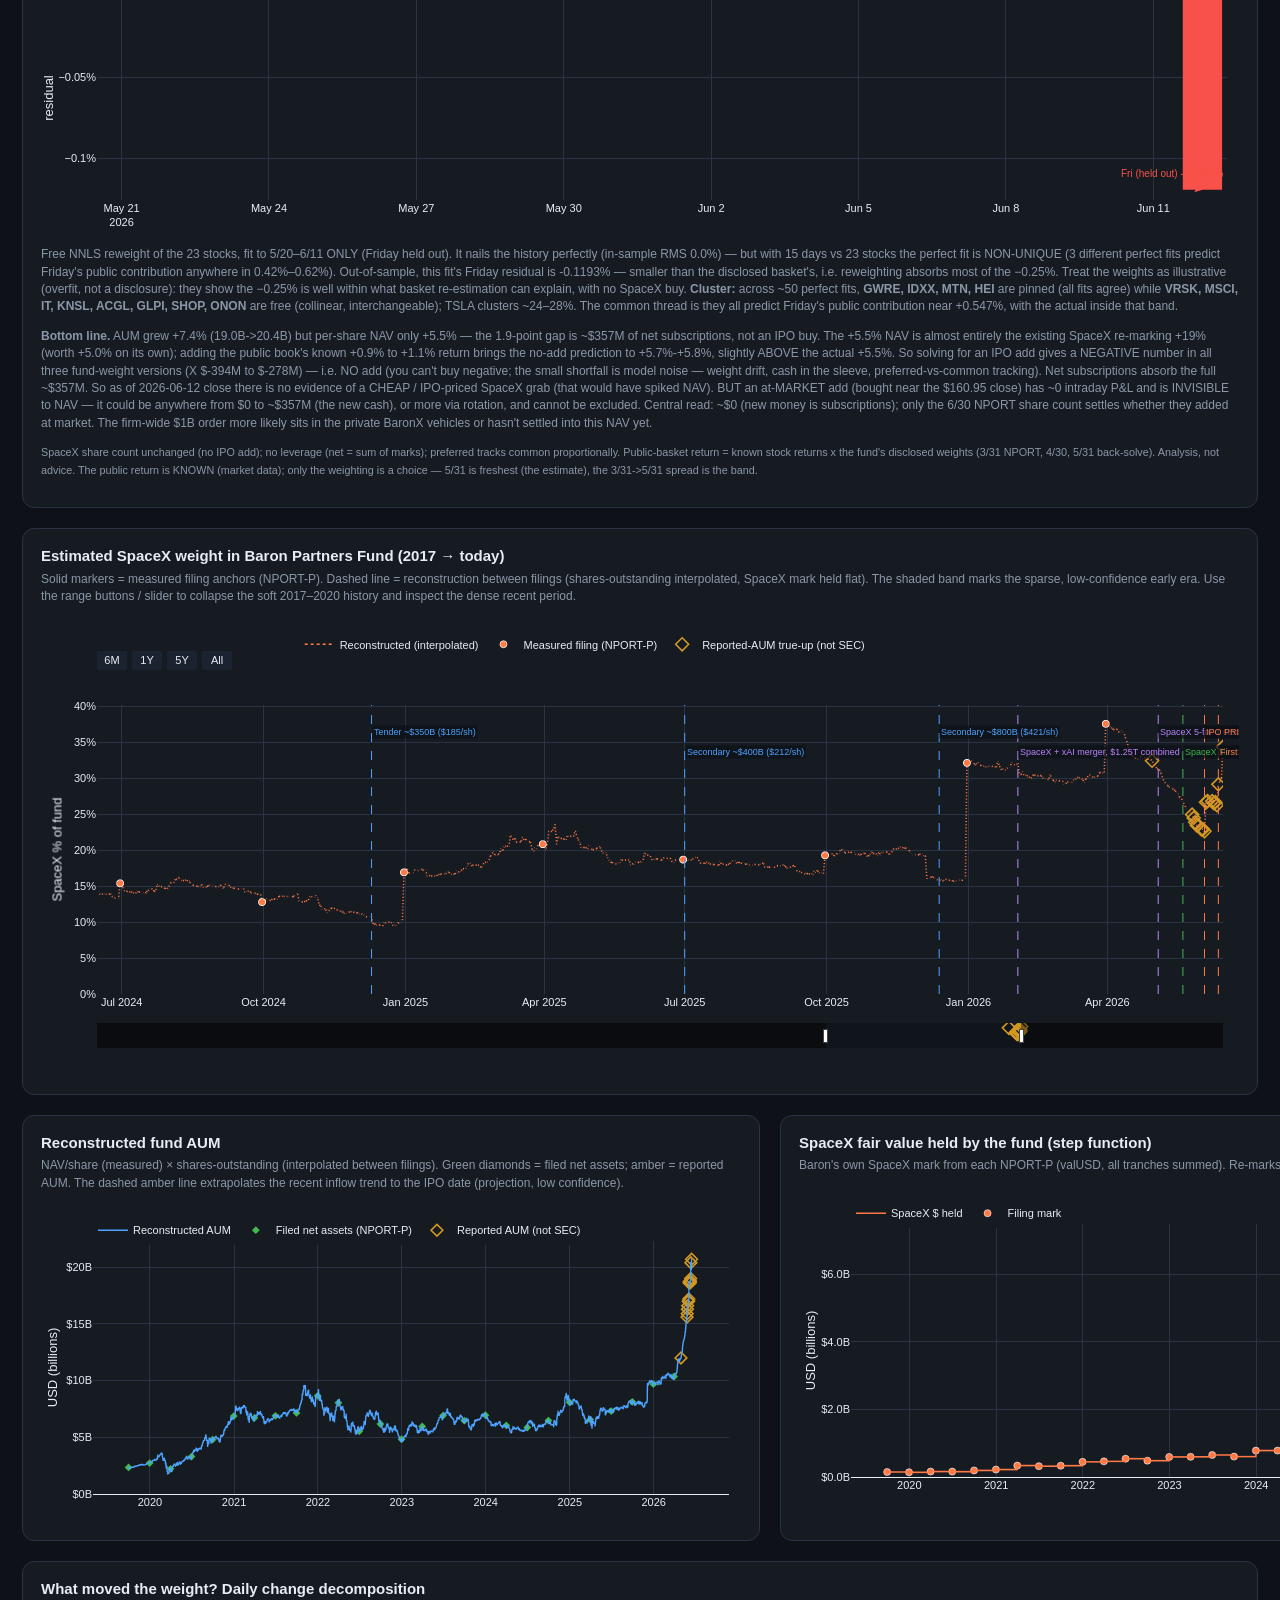
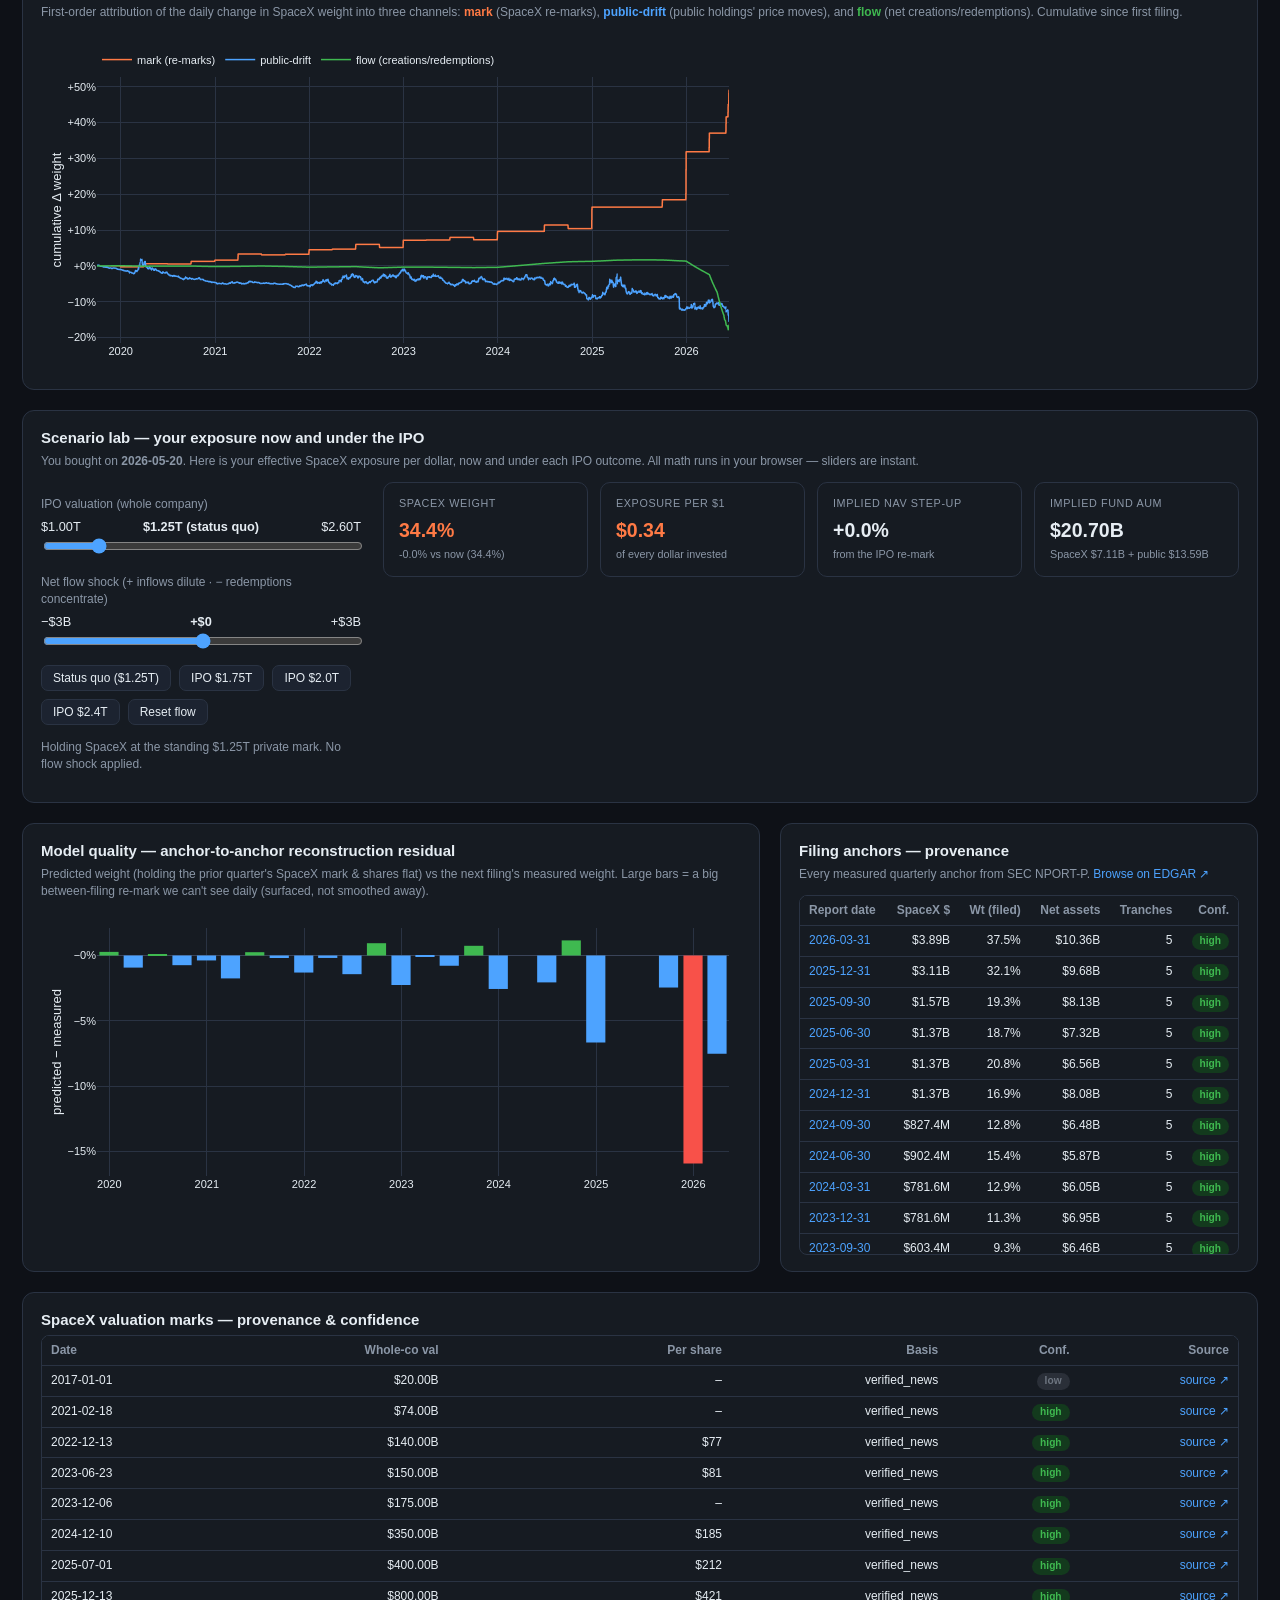
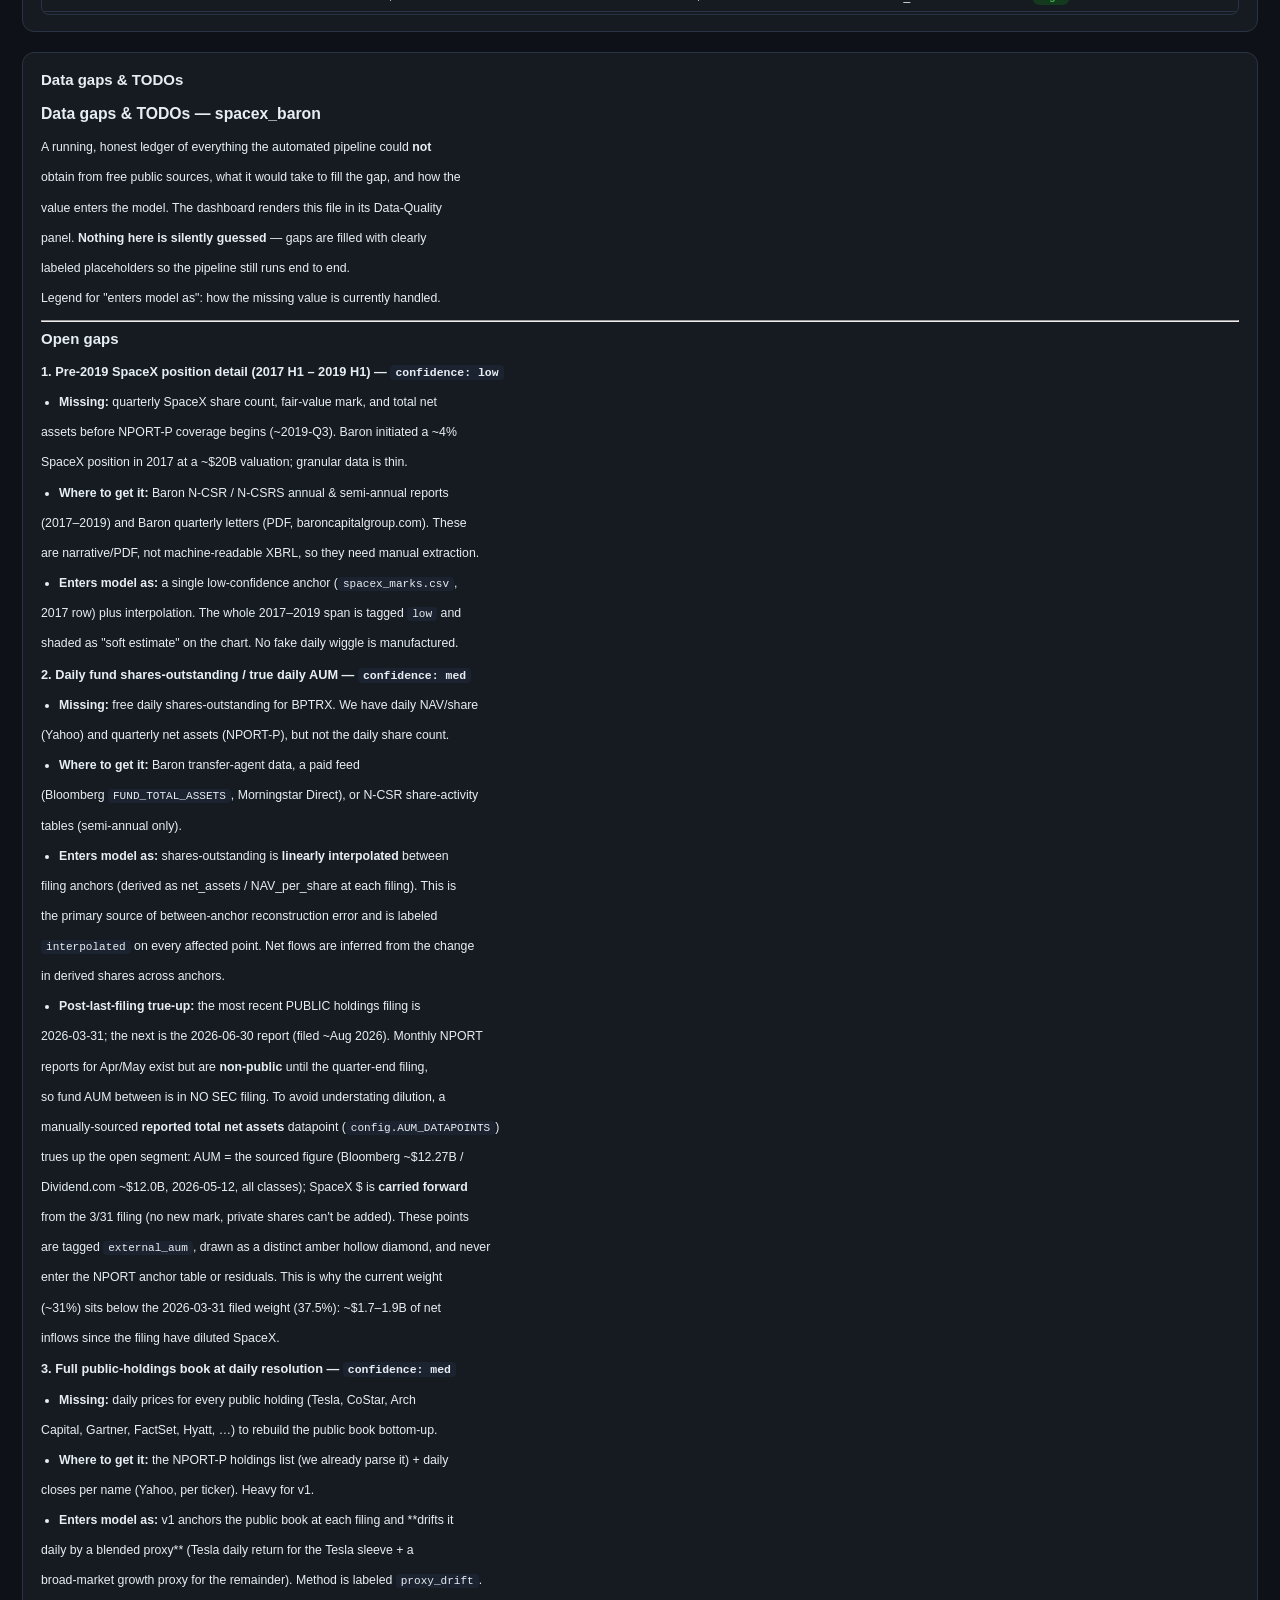
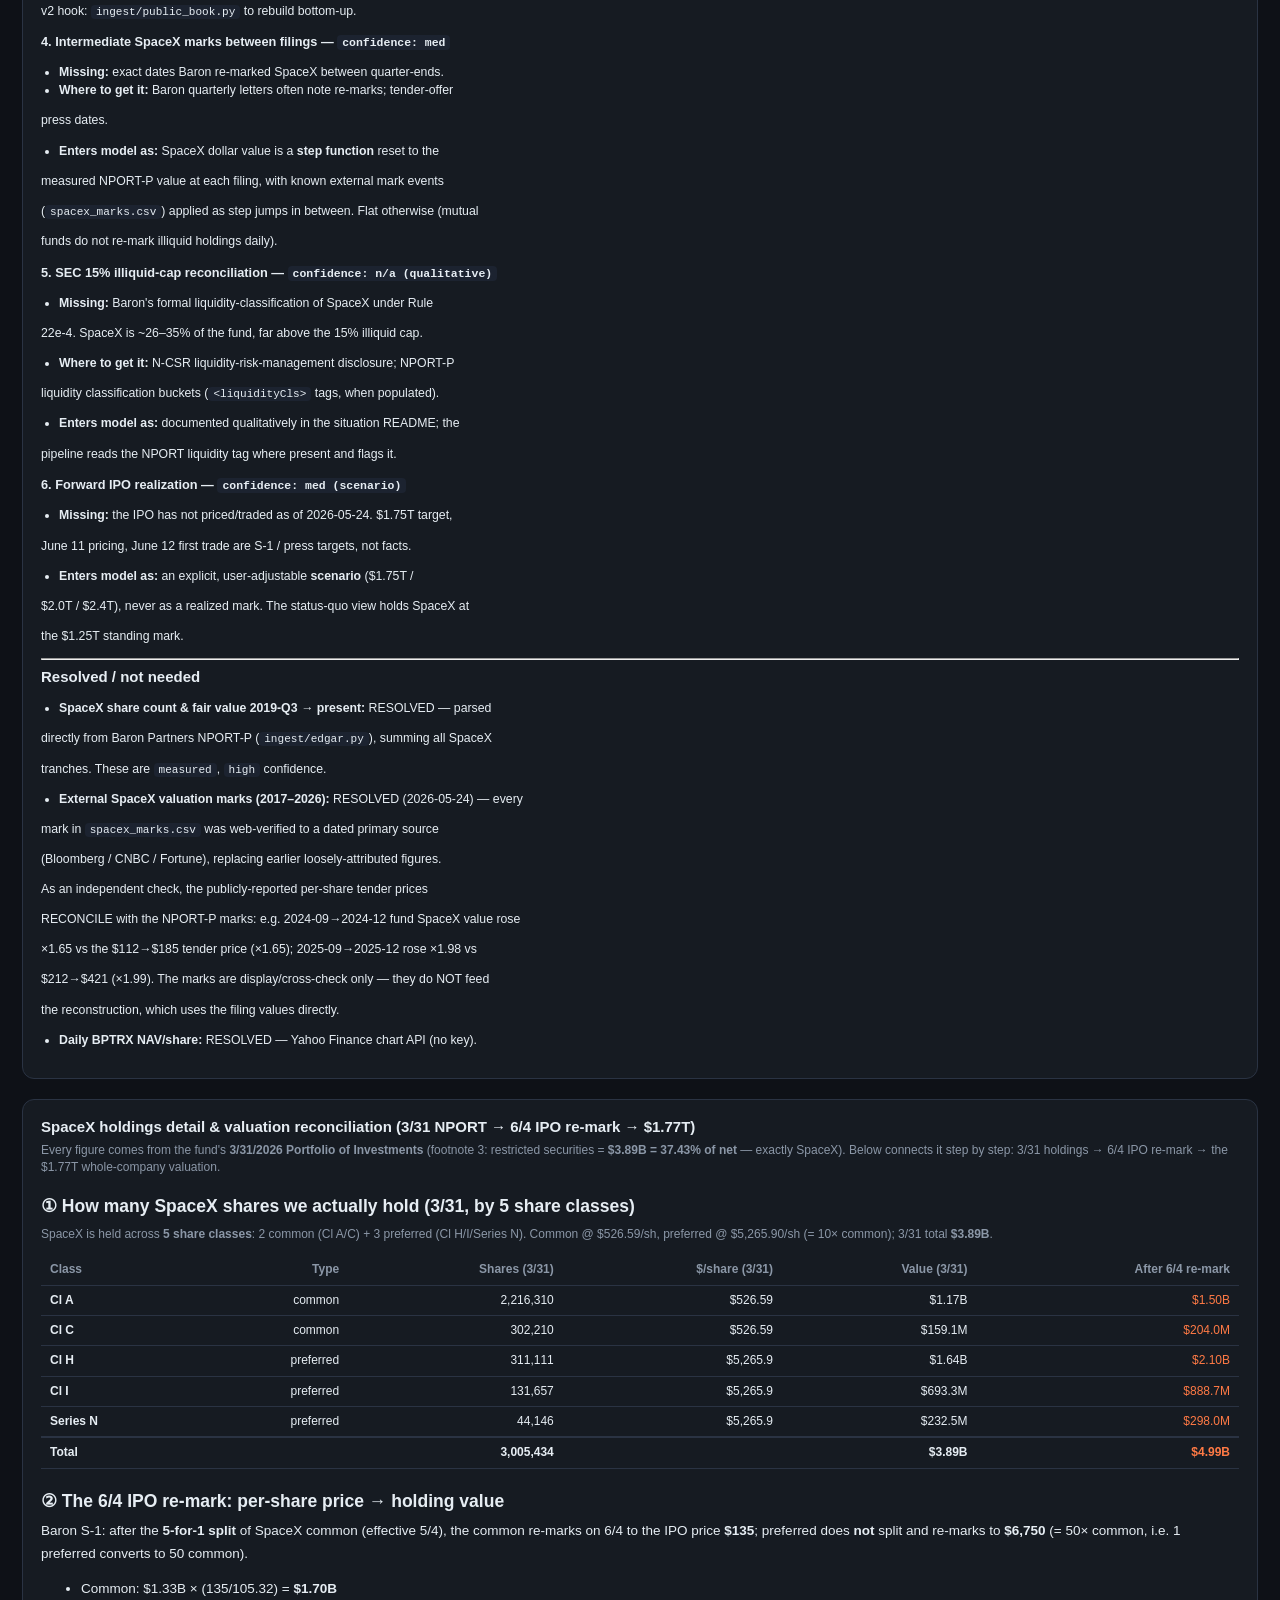
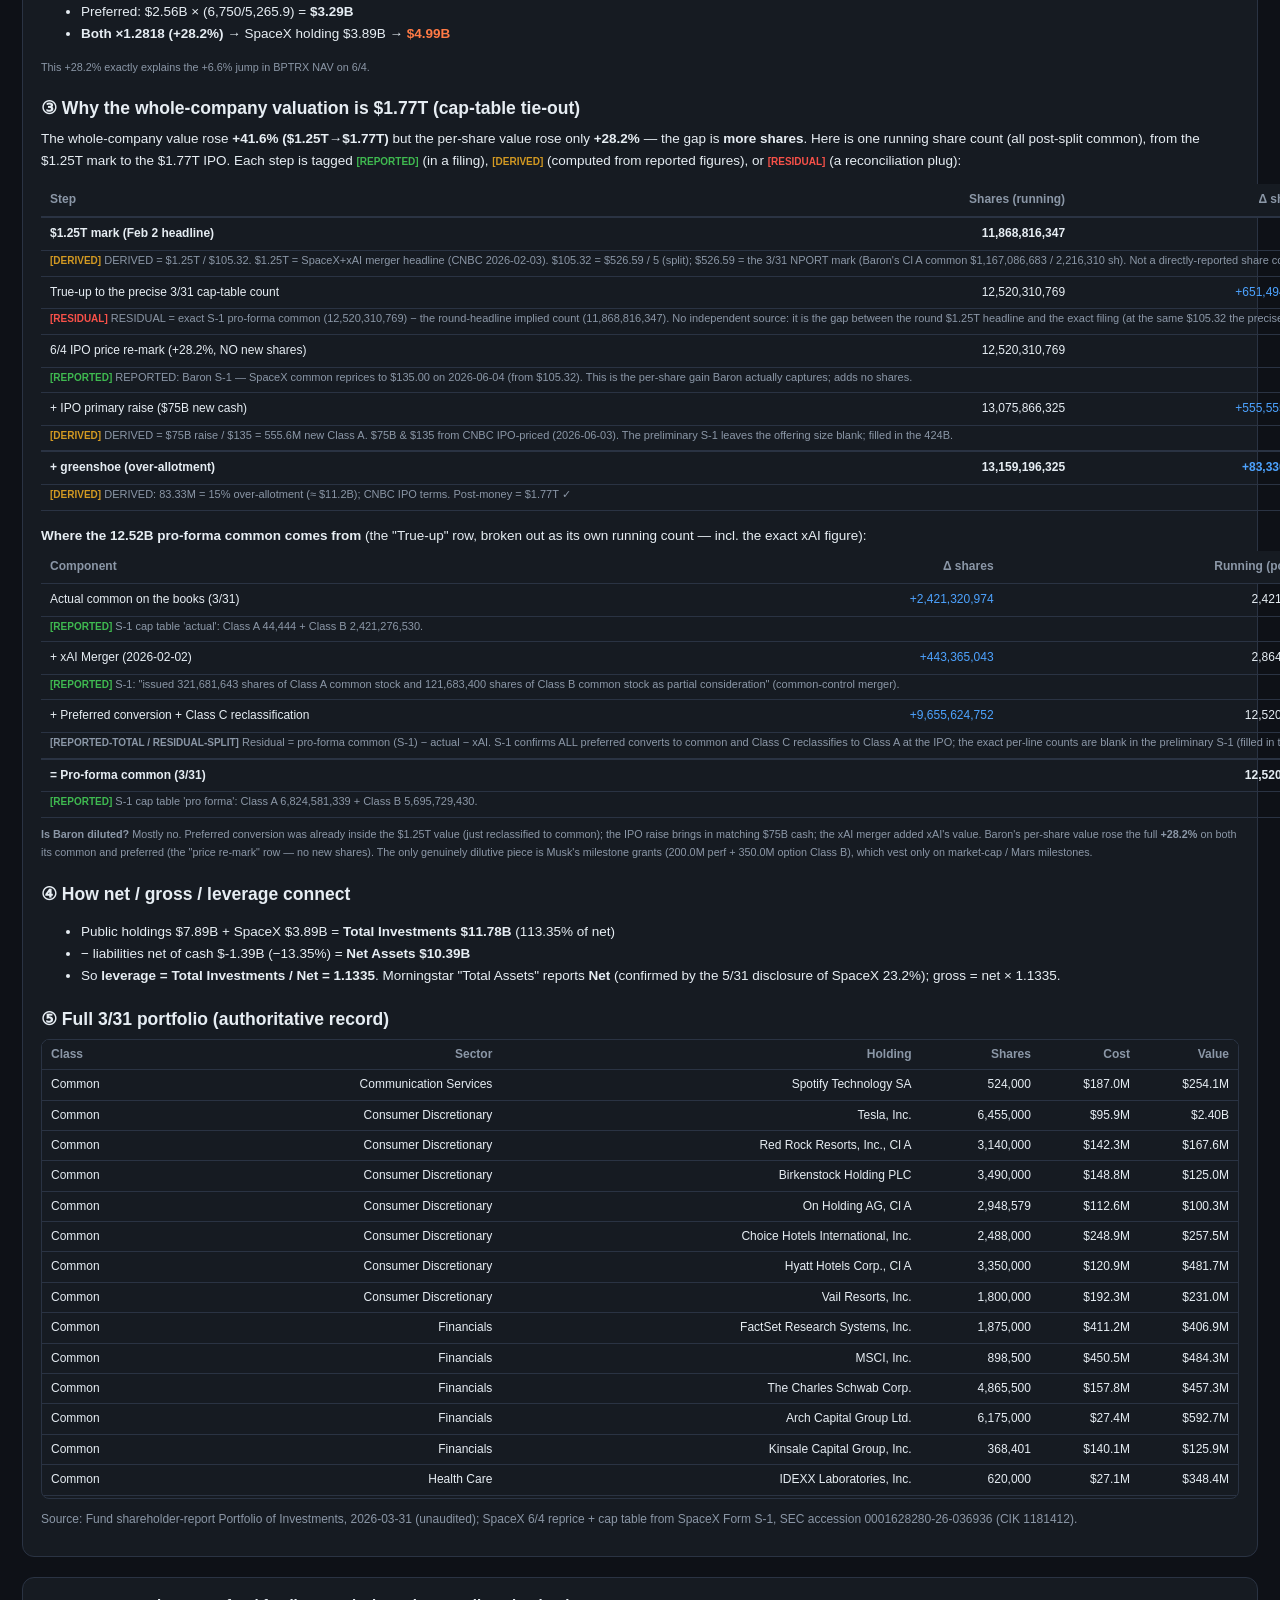
==== commit 6716ae39: "Long-horizon replication study (2023->now) + dashboard card Reconstructs the public book from EXACT " ====
--- a/dashboard/index.html
+++ b/dashboard/index.html
@@ -296,6 +296,20 @@
         <p class="desc" id="recalib-disc" style="margin-top:10px"></p>
       </section>
 
+      <section class="card" id="longrep-card" style="display:none">
+        <h2>Long-horizon replication — 3 years of known NPORT shares vs NAV</h2>
+        <p class="desc" id="longrep-headline"></p>
+        <div id="longrep-kpis" style="display:flex;gap:14px;flex-wrap:wrap;margin:12px 0"></div>
+        <h3 style="margin:16px 0 6px">Cumulative: actual NAV vs public-book-only (the gap is SpaceX)</h3>
+        <div id="longrep-cumchart" style="height:360px"></div>
+        <h3 style="margin:18px 0 6px">SpaceX weight path — NPORT-measured each quarter</h3>
+        <div id="longrep-wtchart" style="height:280px"></div>
+        <h3 style="margin:18px 0 6px">Quarterly anchors</h3>
+        <div class="scroll-x" id="longrep-quarters"></div>
+        <p class="desc" id="longrep-method" style="margin-top:10px"></p>
+        <p class="desc" id="longrep-disc"></p>
+      </section>
+
       <p class="desc" id="footer-meta" style="text-align:center;margin-top:30px"></p>
     </div>
   </main>
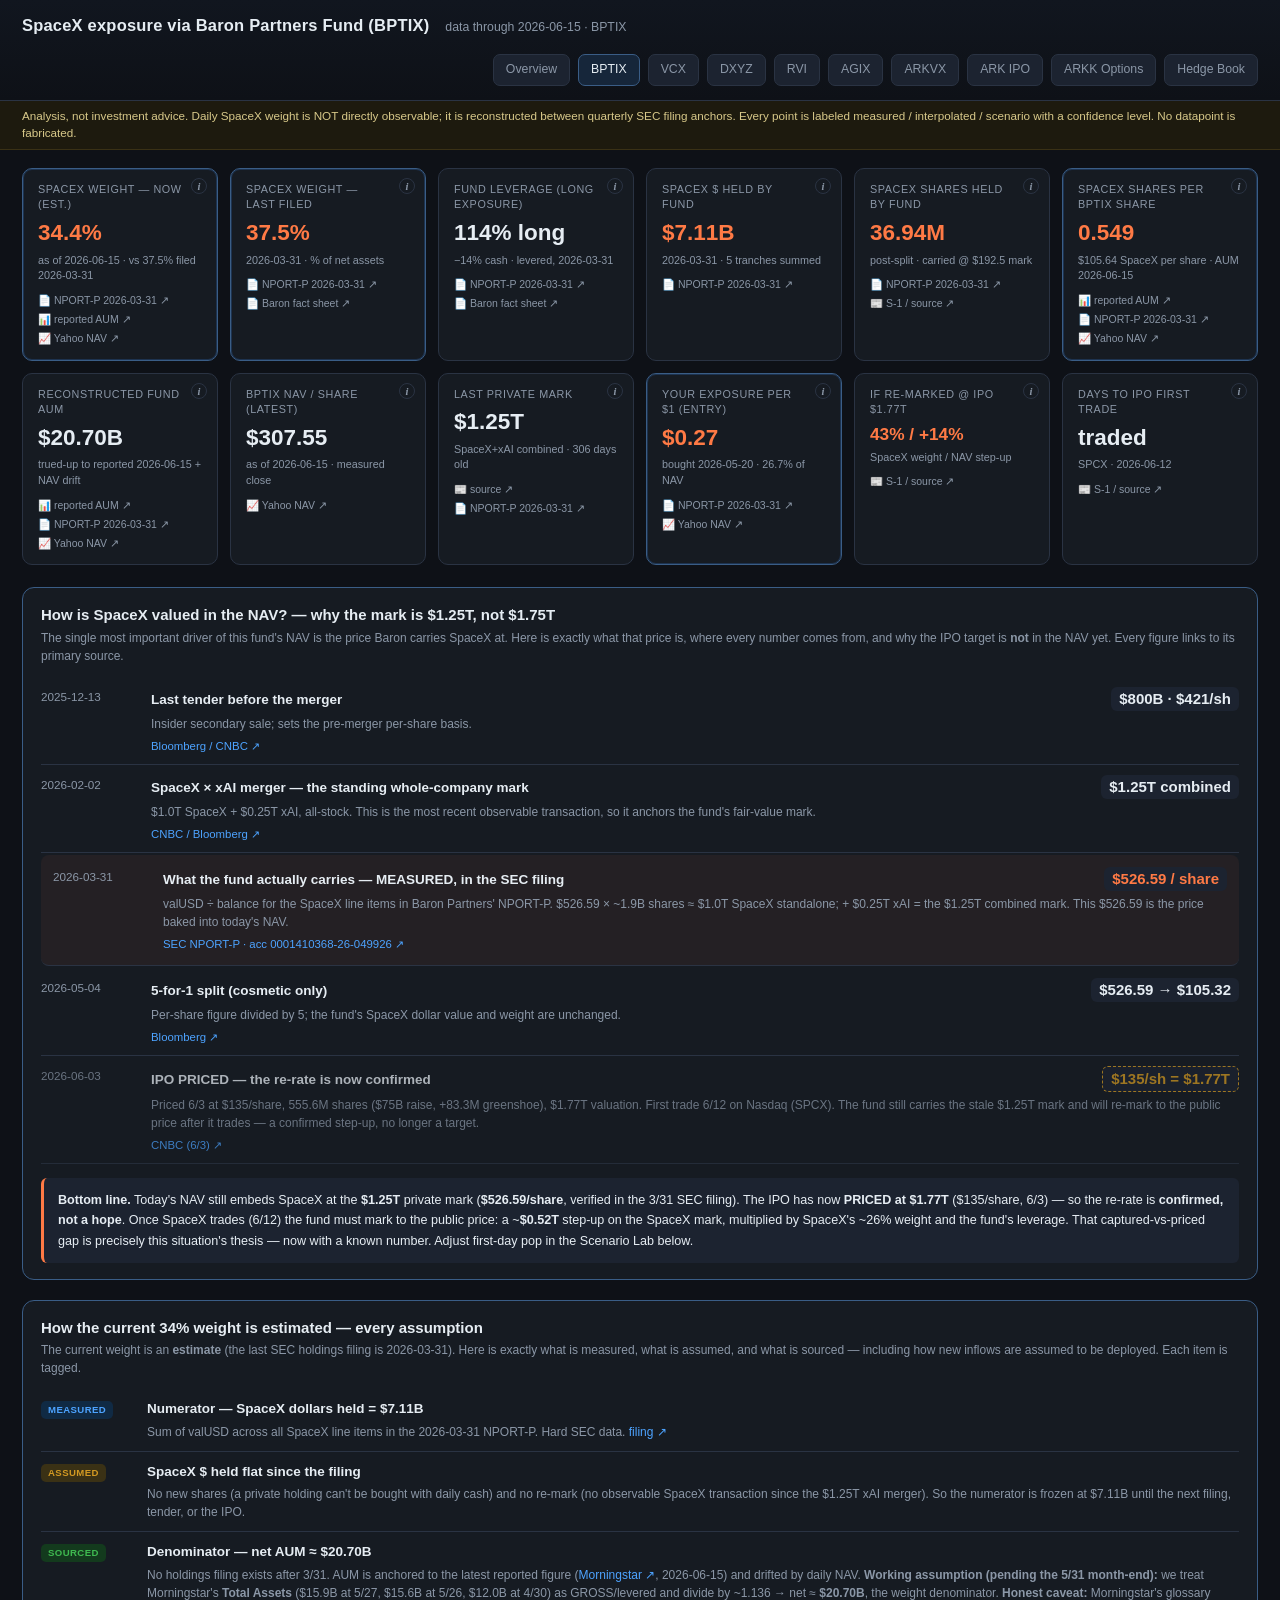
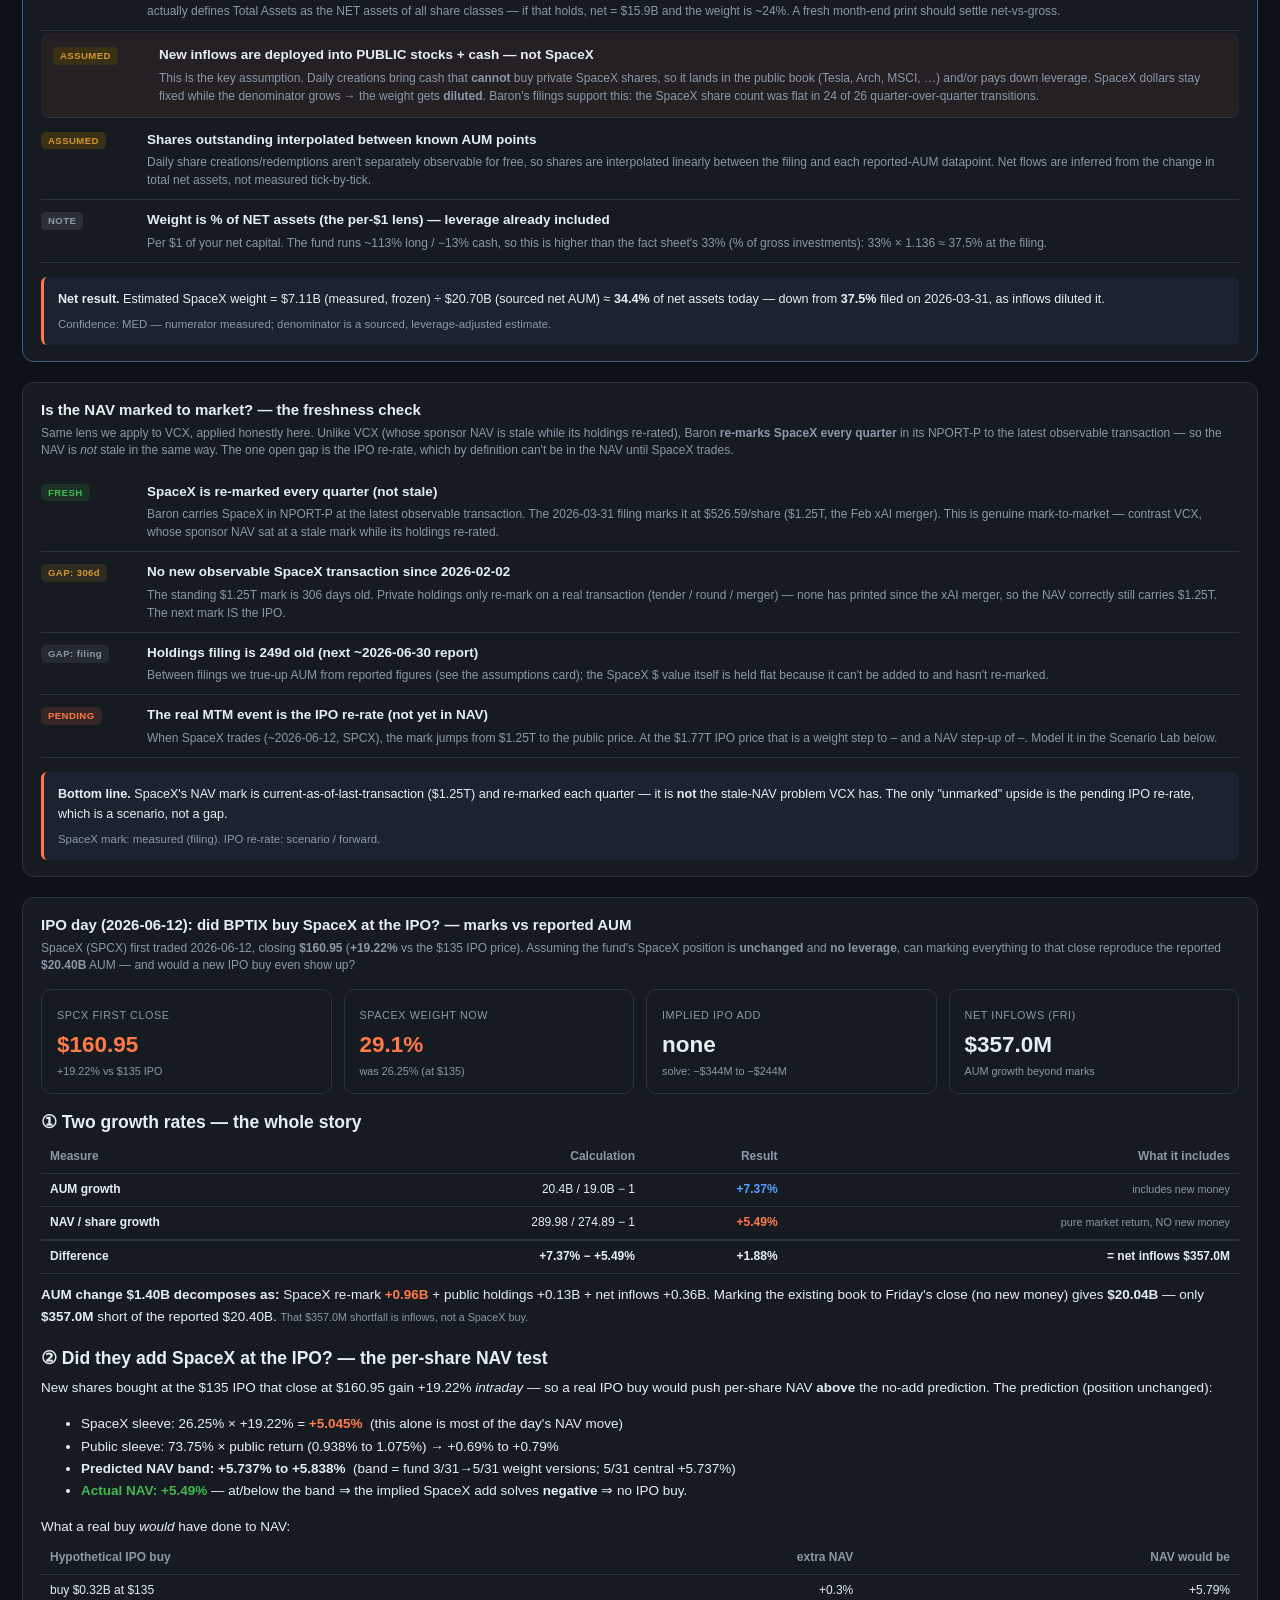
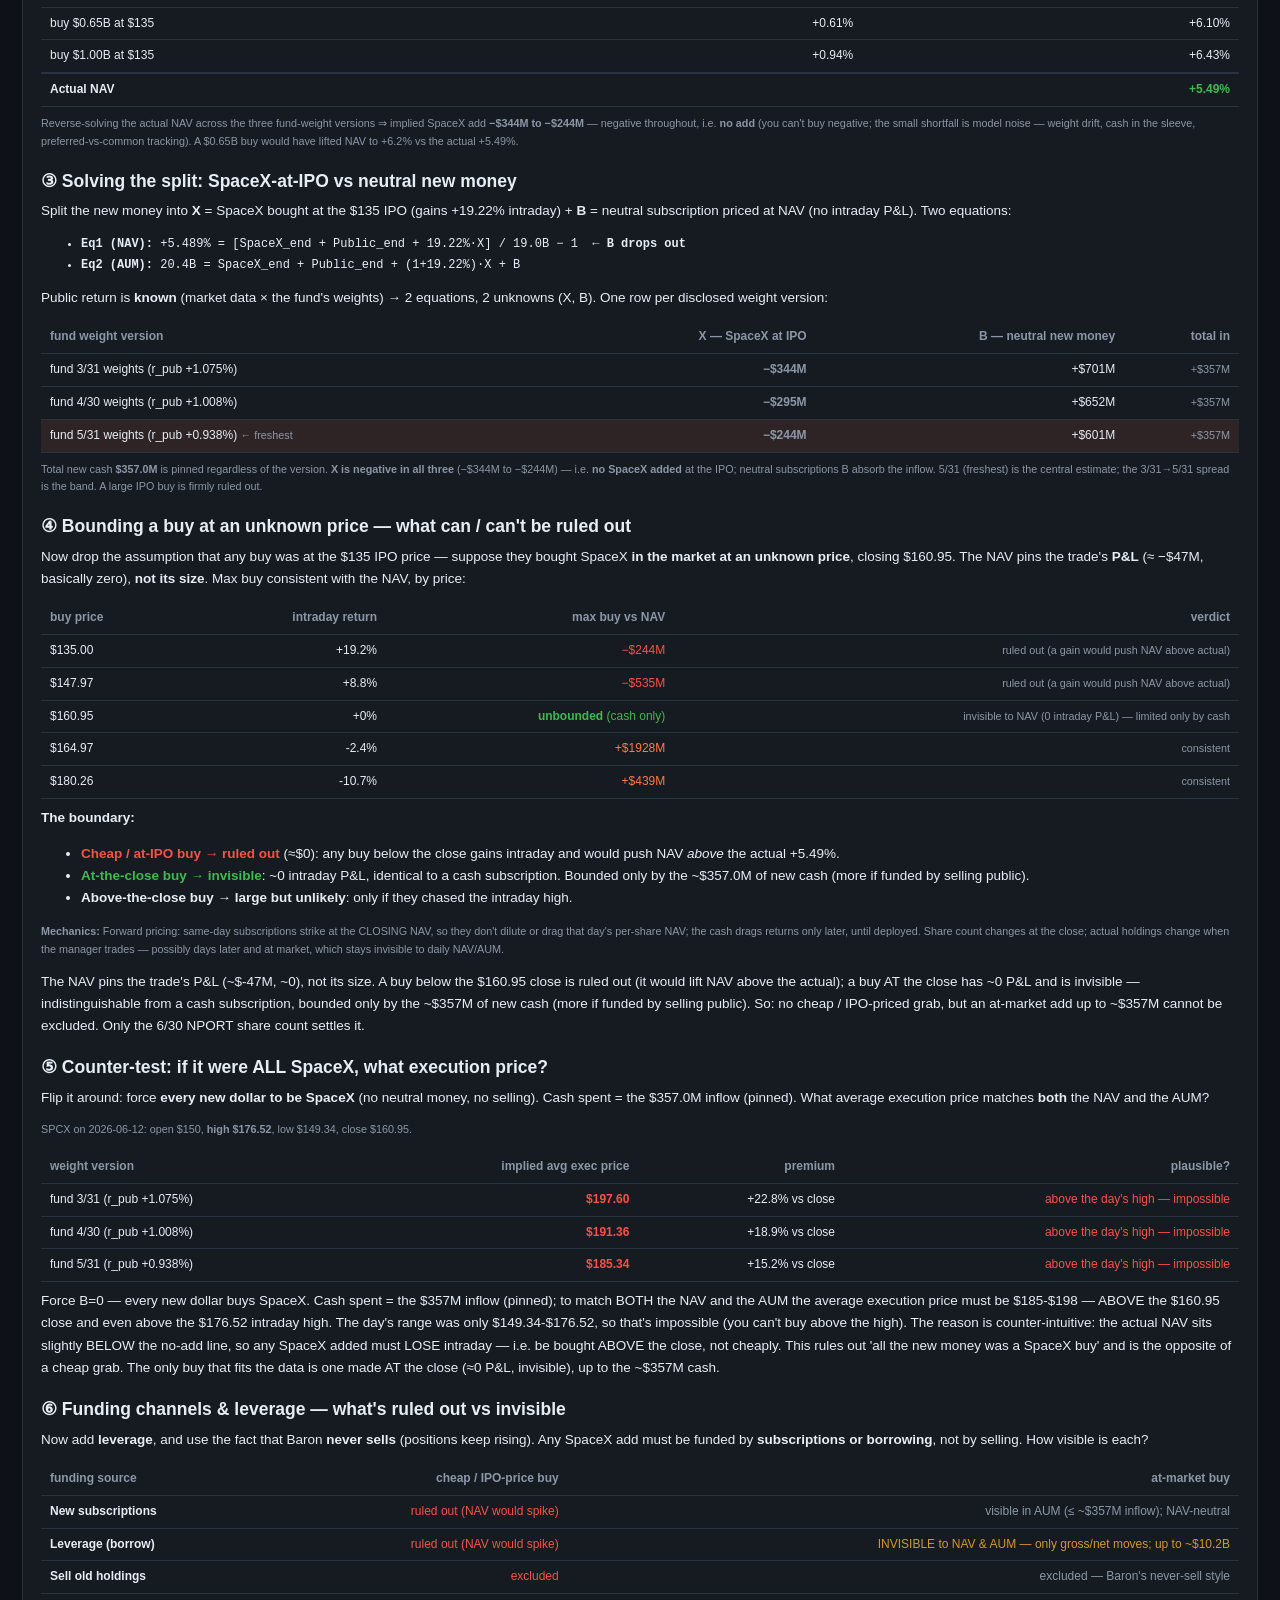
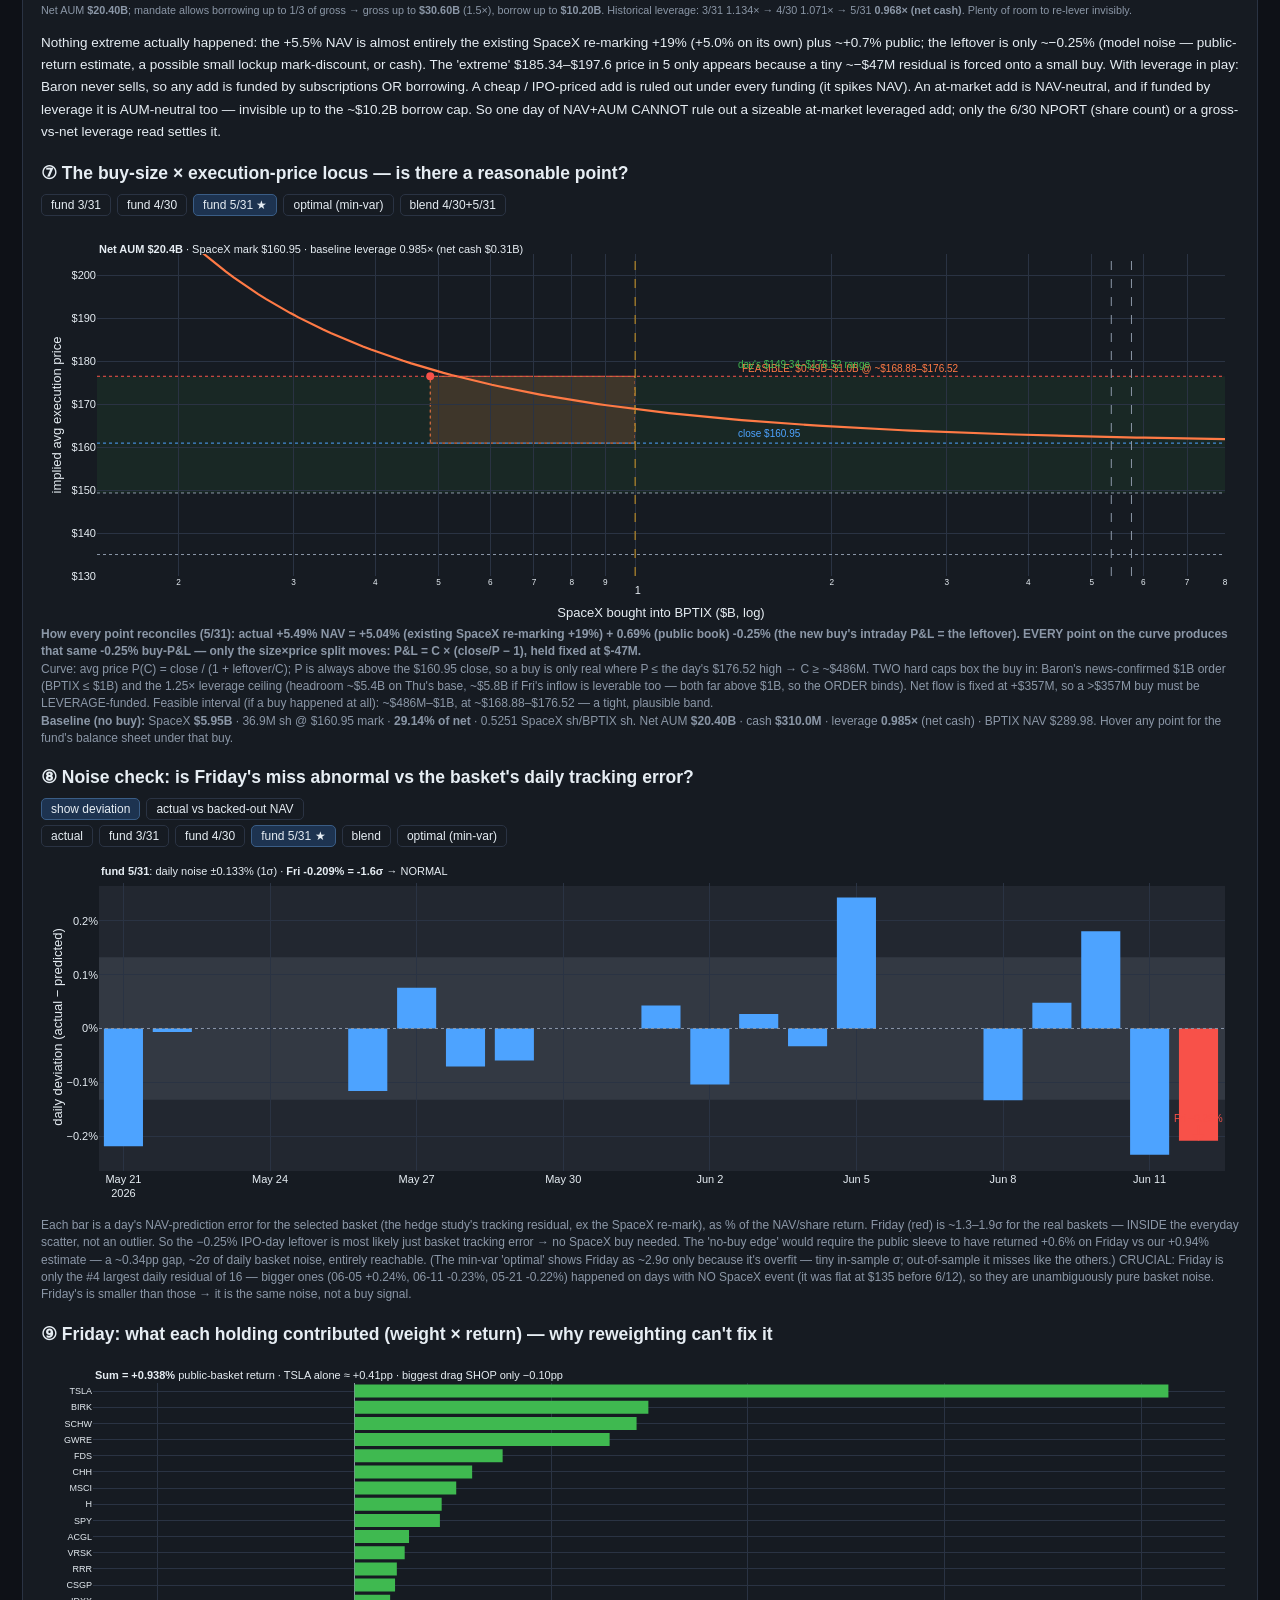
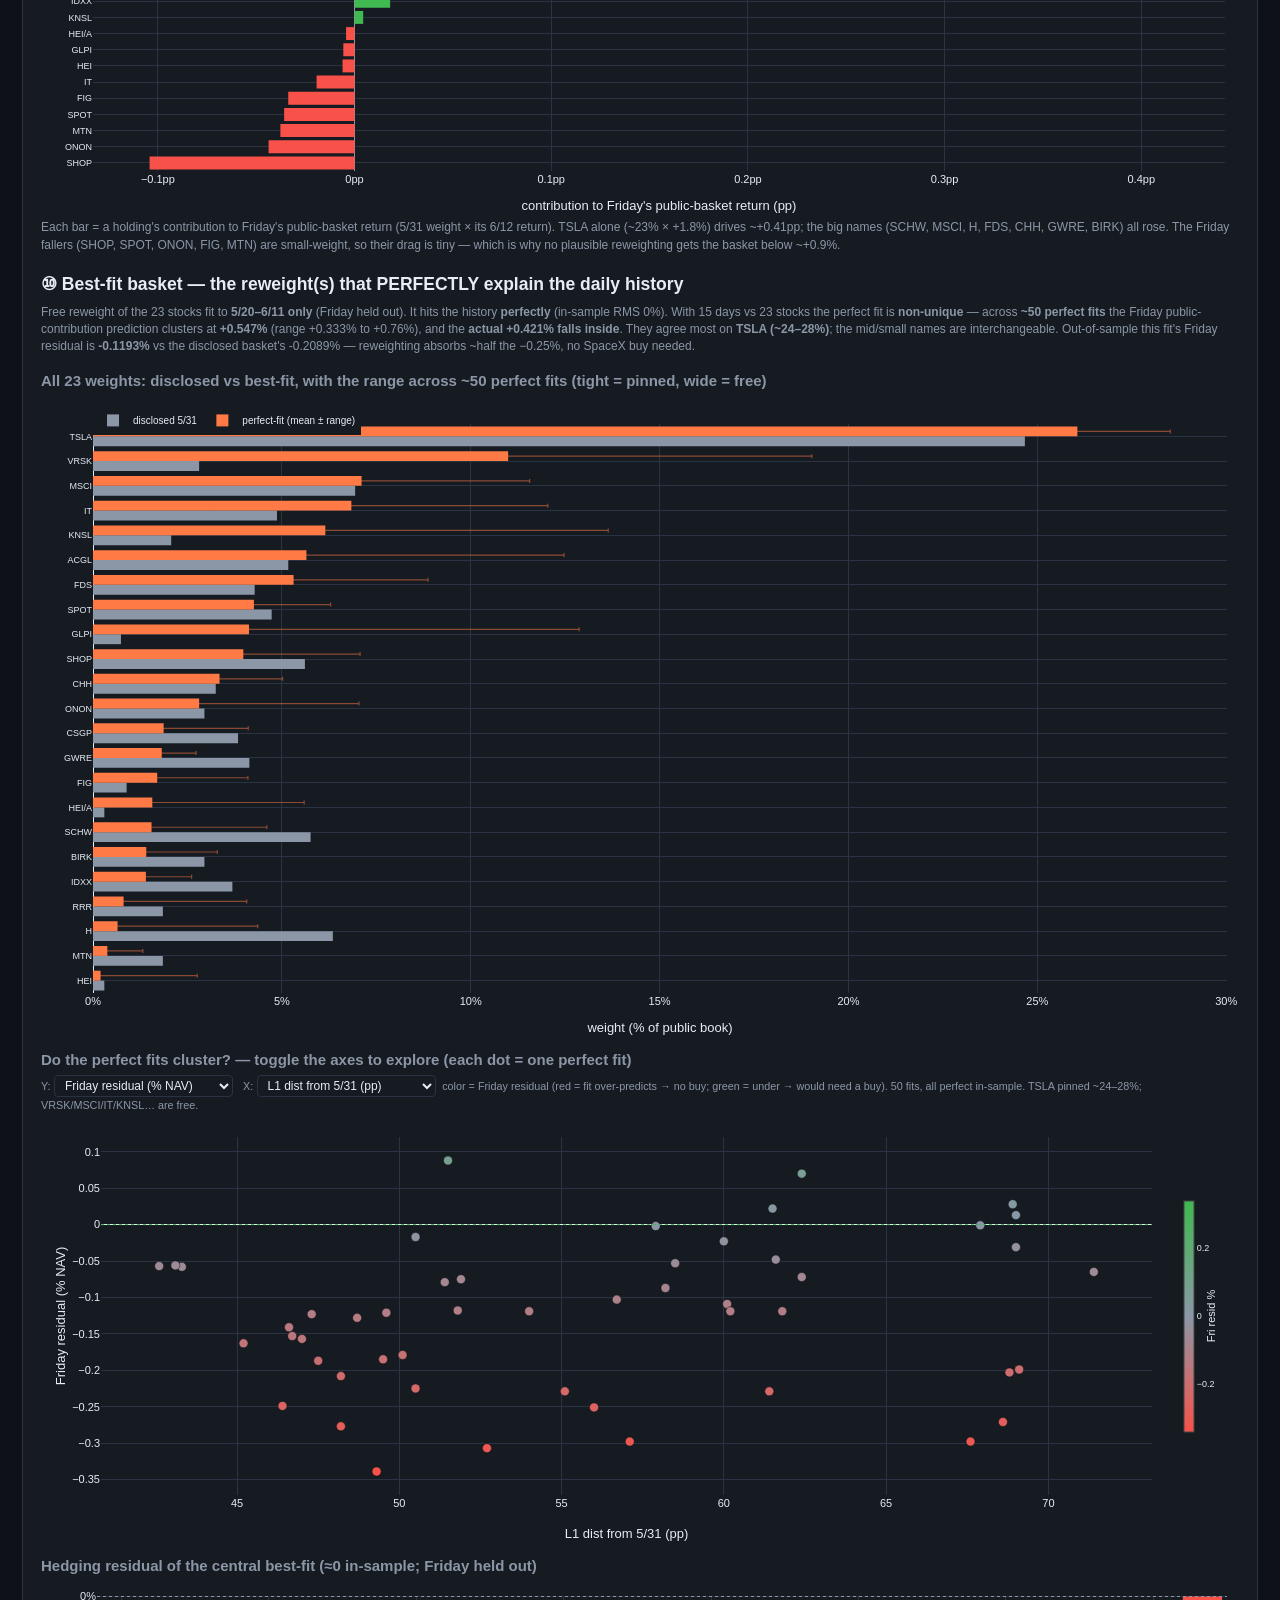
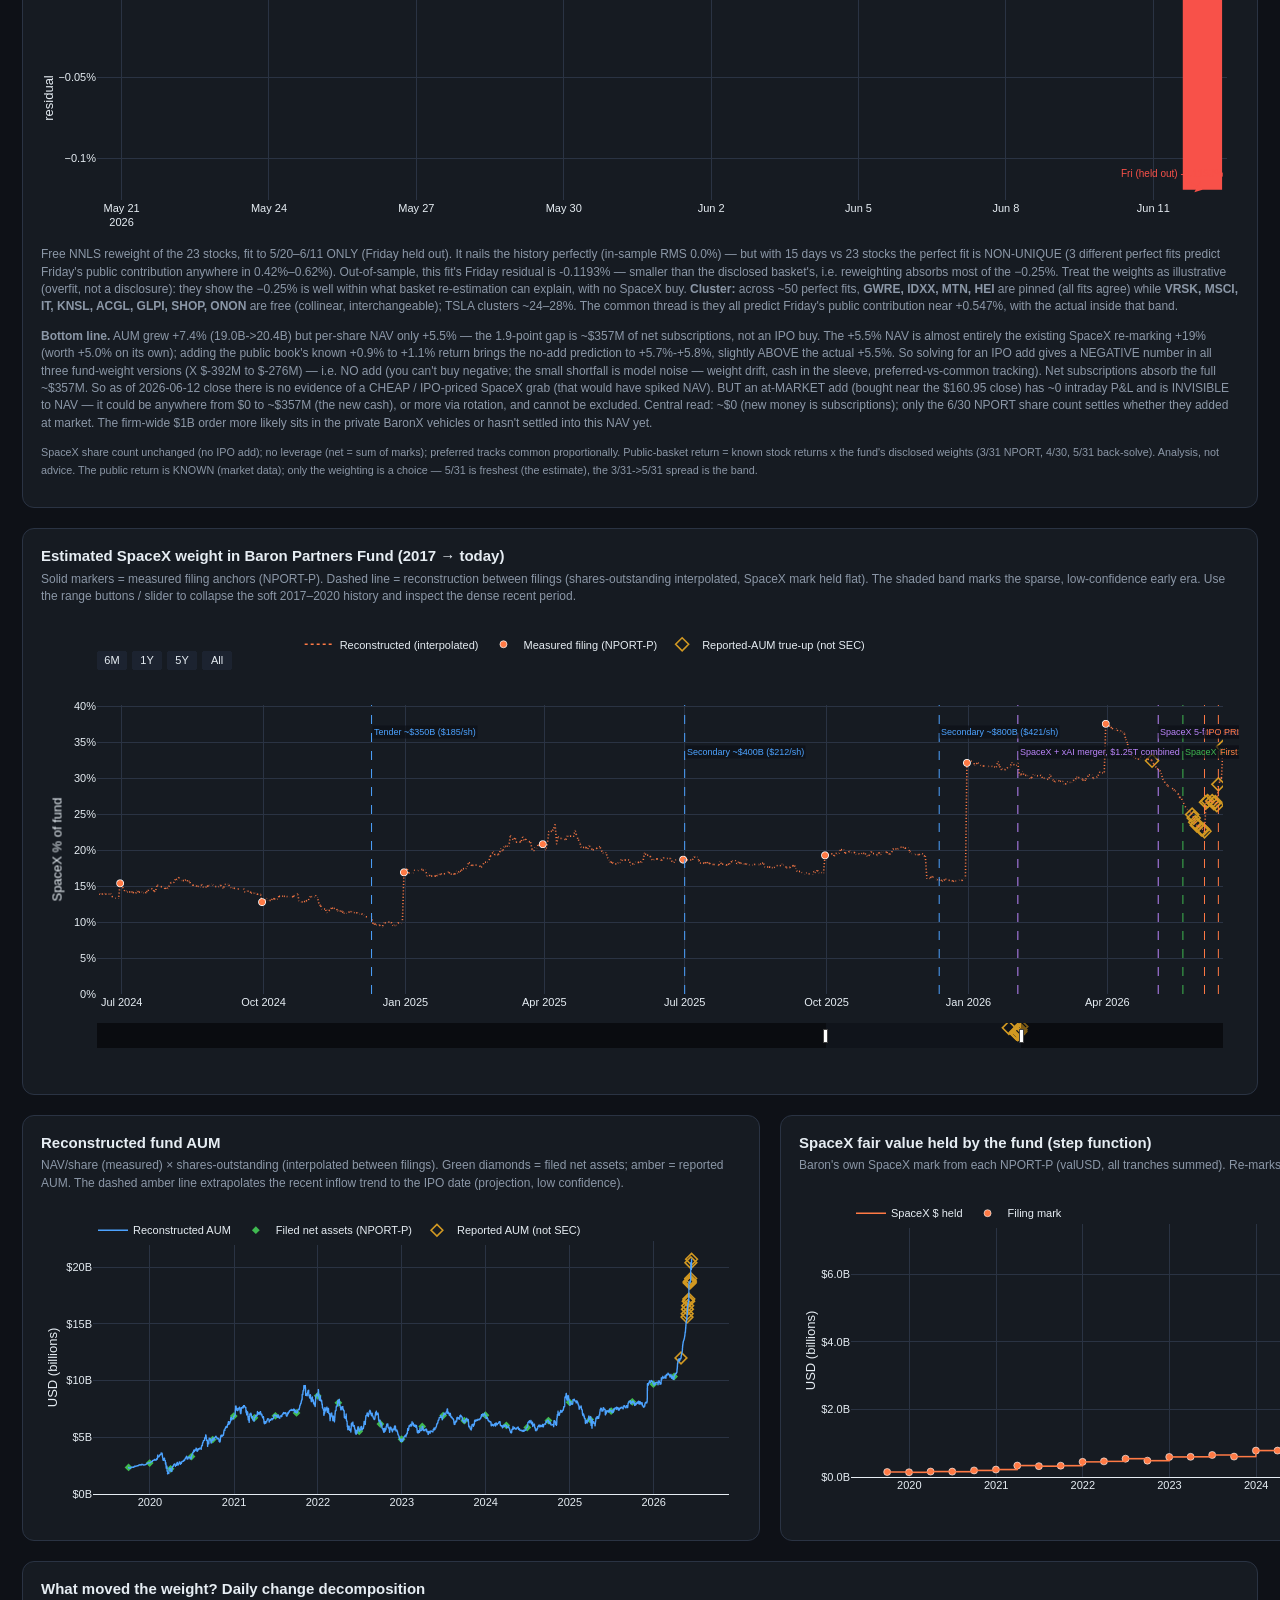
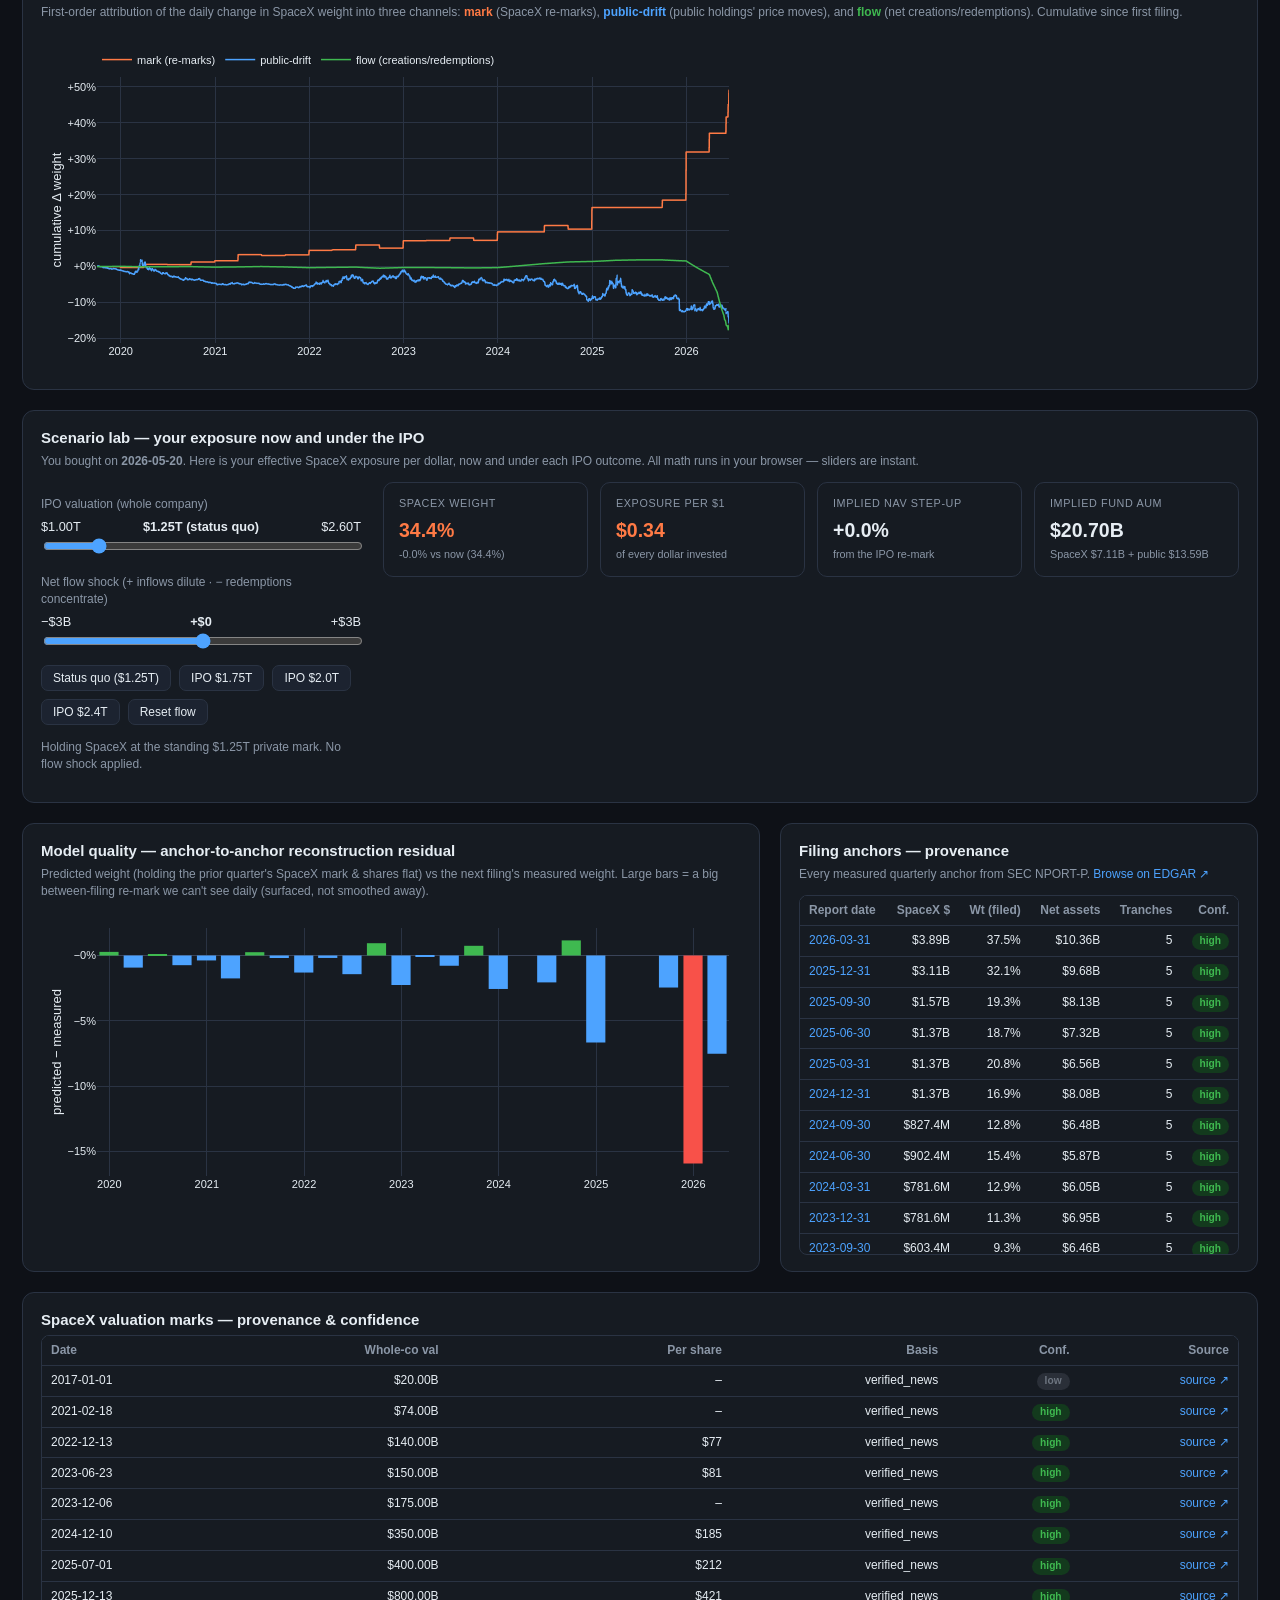
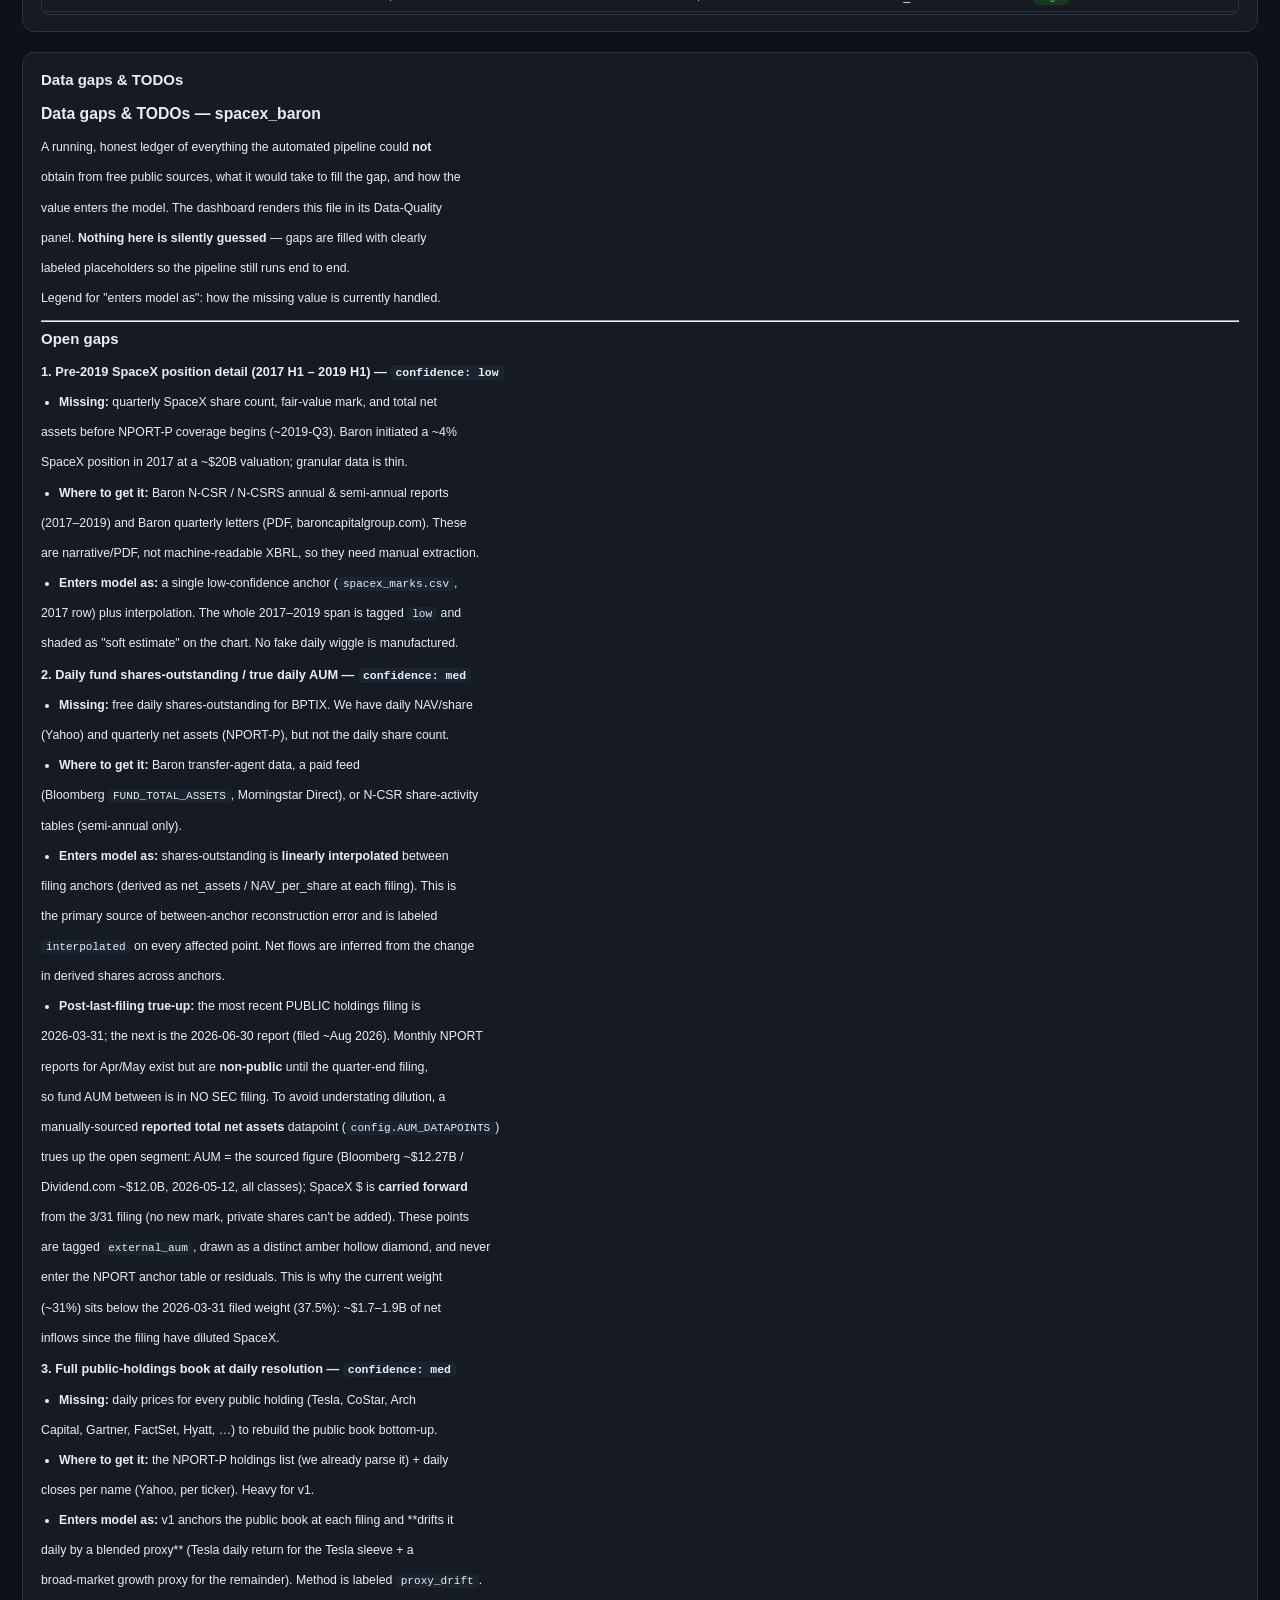
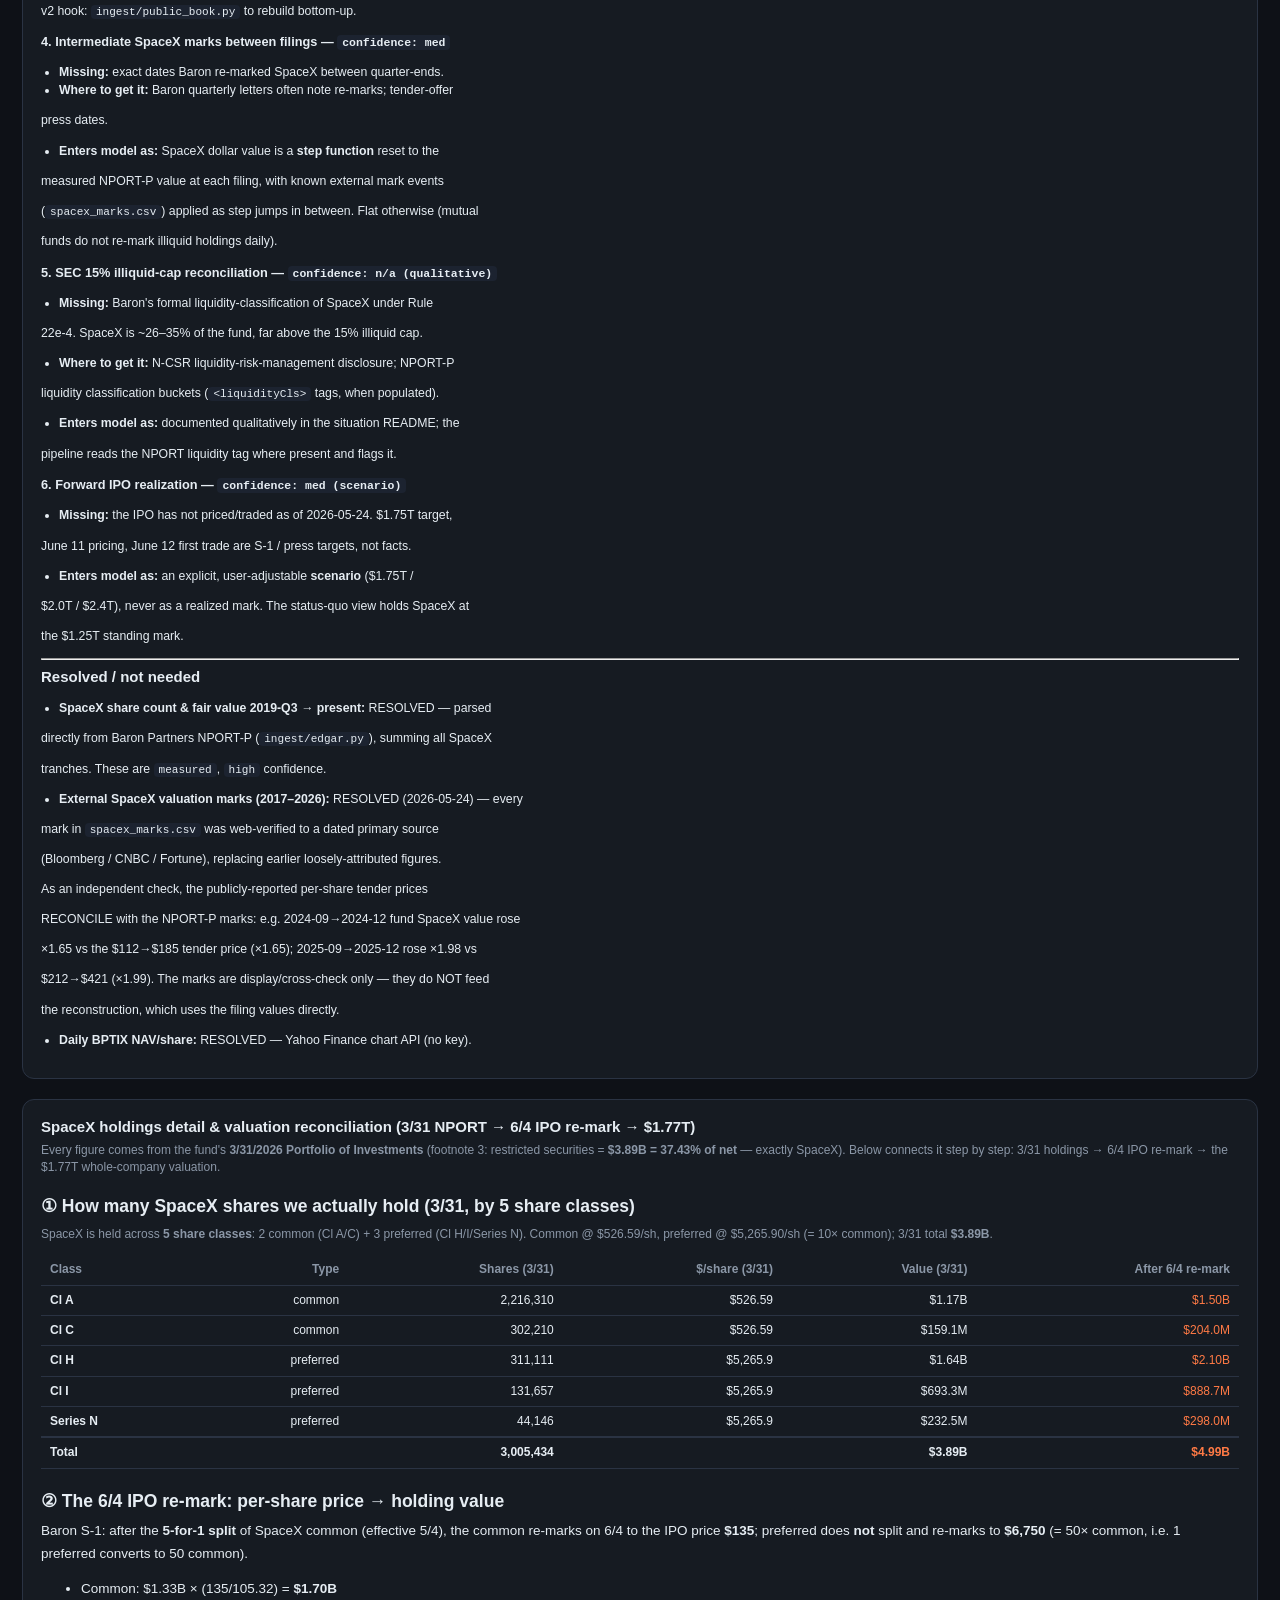
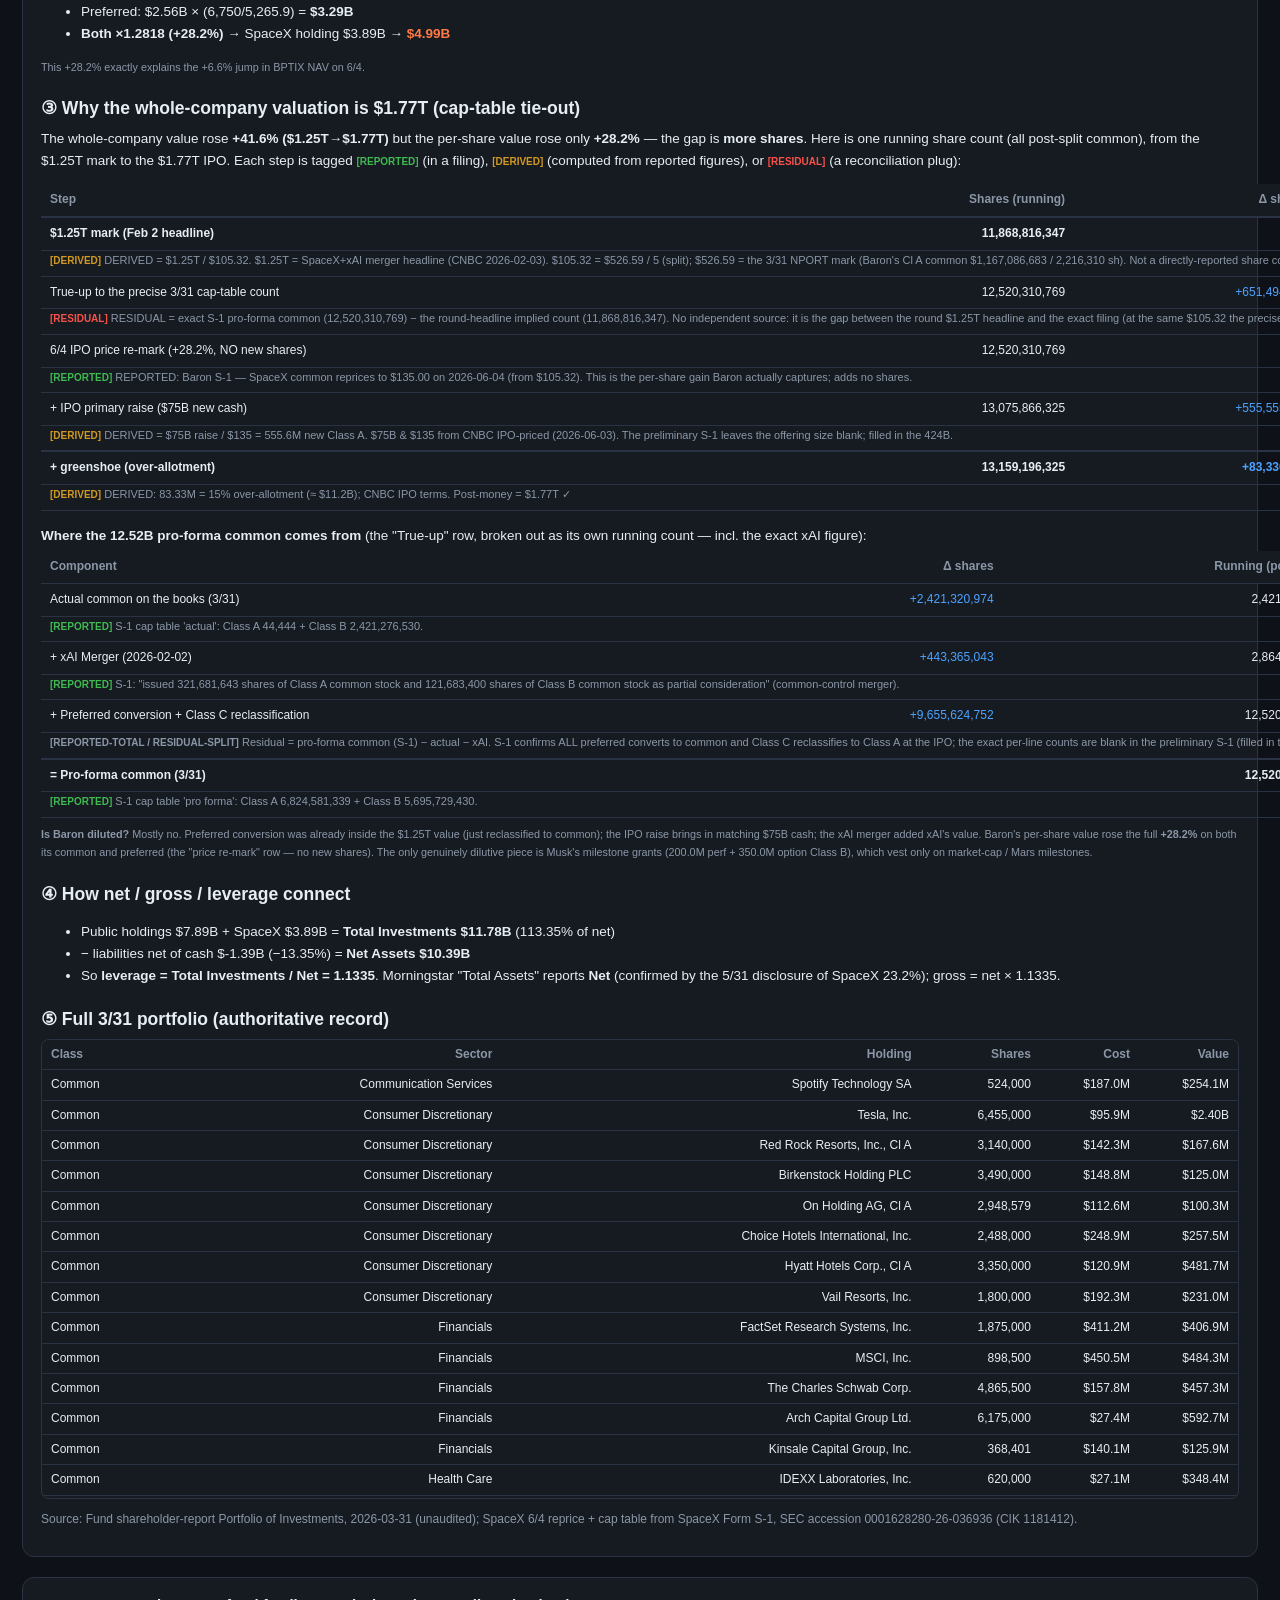
==== commit 54085351: "Switch the whole stack from BPTRX to BPTIX (the class the user holds) PRIMARY_TICKER + NAV_TICKER = " ====
--- a/dashboard/index.html
+++ b/dashboard/index.html
@@ -14,7 +14,7 @@
     <span class="sub" id="sit-subtitle"></span>
     <nav class="sitnav">
       <a href="overview.html">Overview</a>
-      <a href="index.html" class="active">BPTRX</a>
+      <a href="index.html" class="active">BPTIX</a>
       <a href="vcx.html">VCX</a>
       <a href="dxyz.html">DXYZ</a>
       <a href="rvi.html">RVI</a>
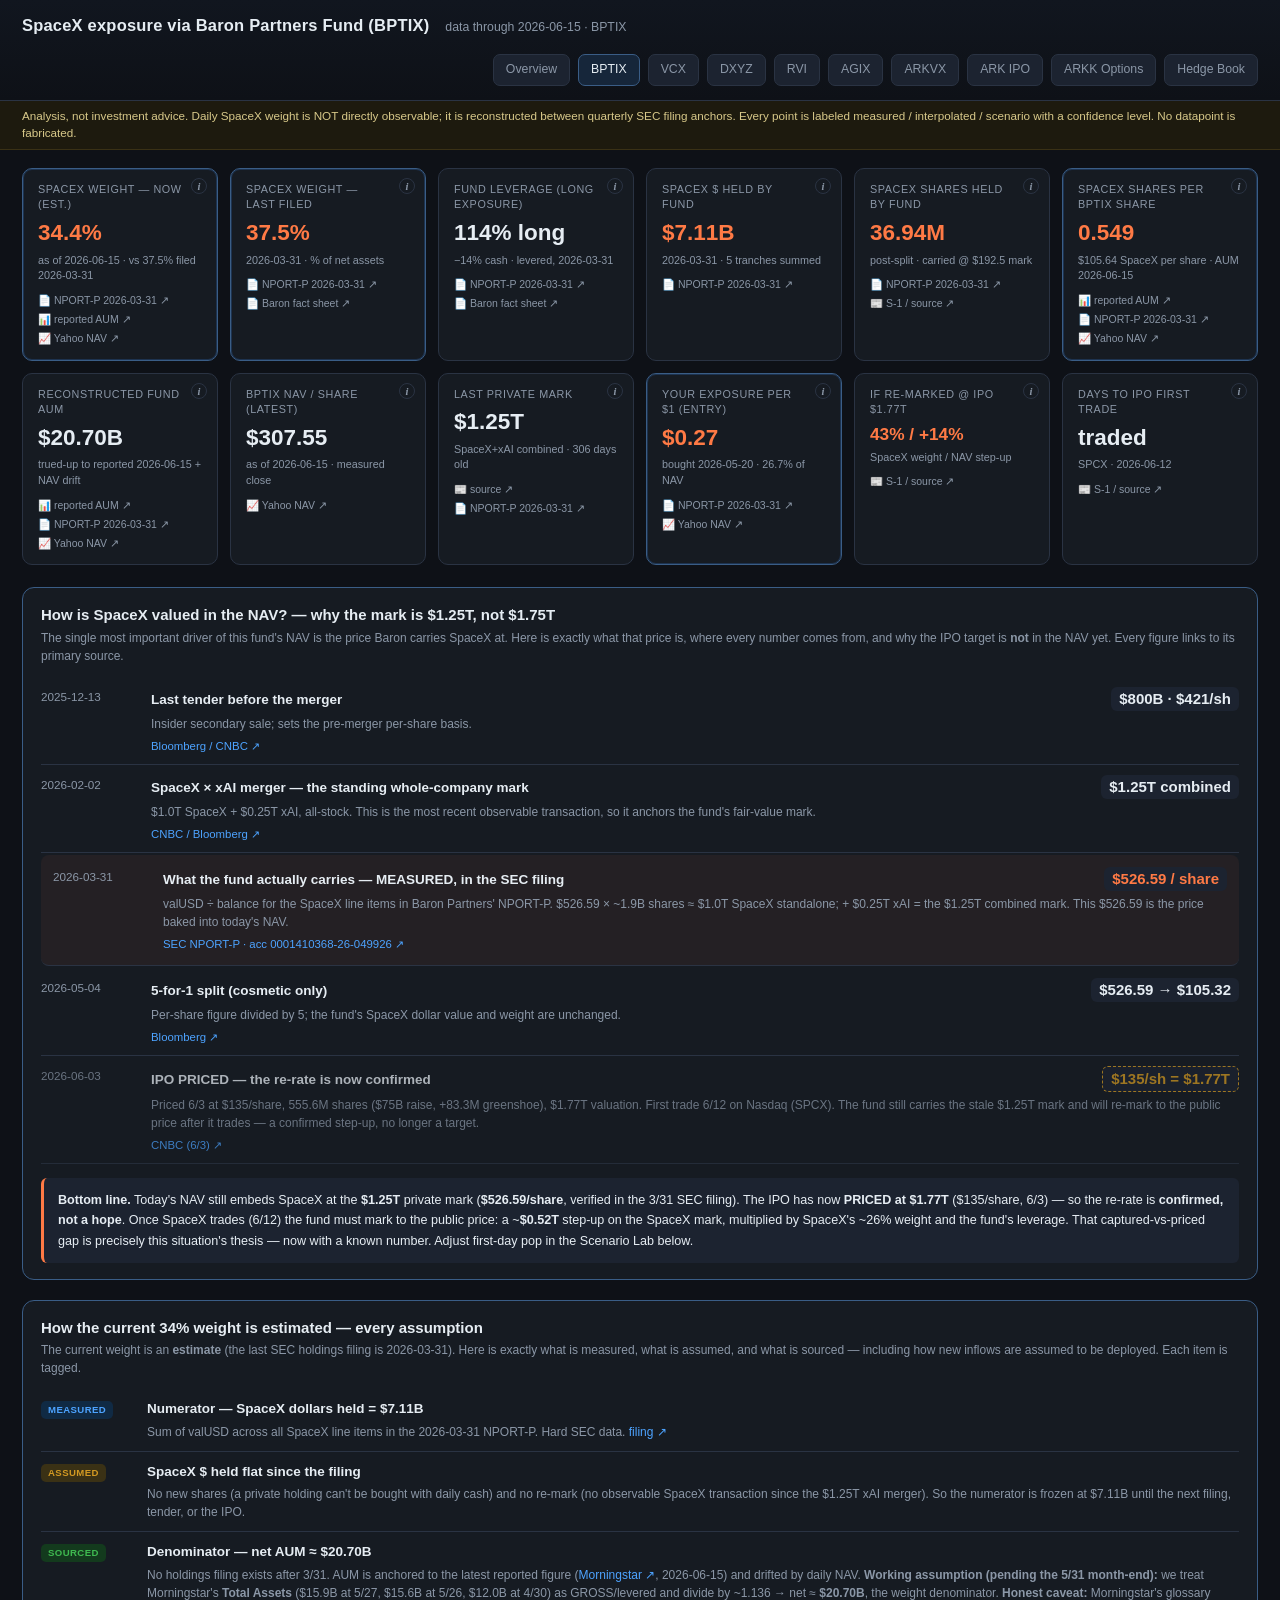
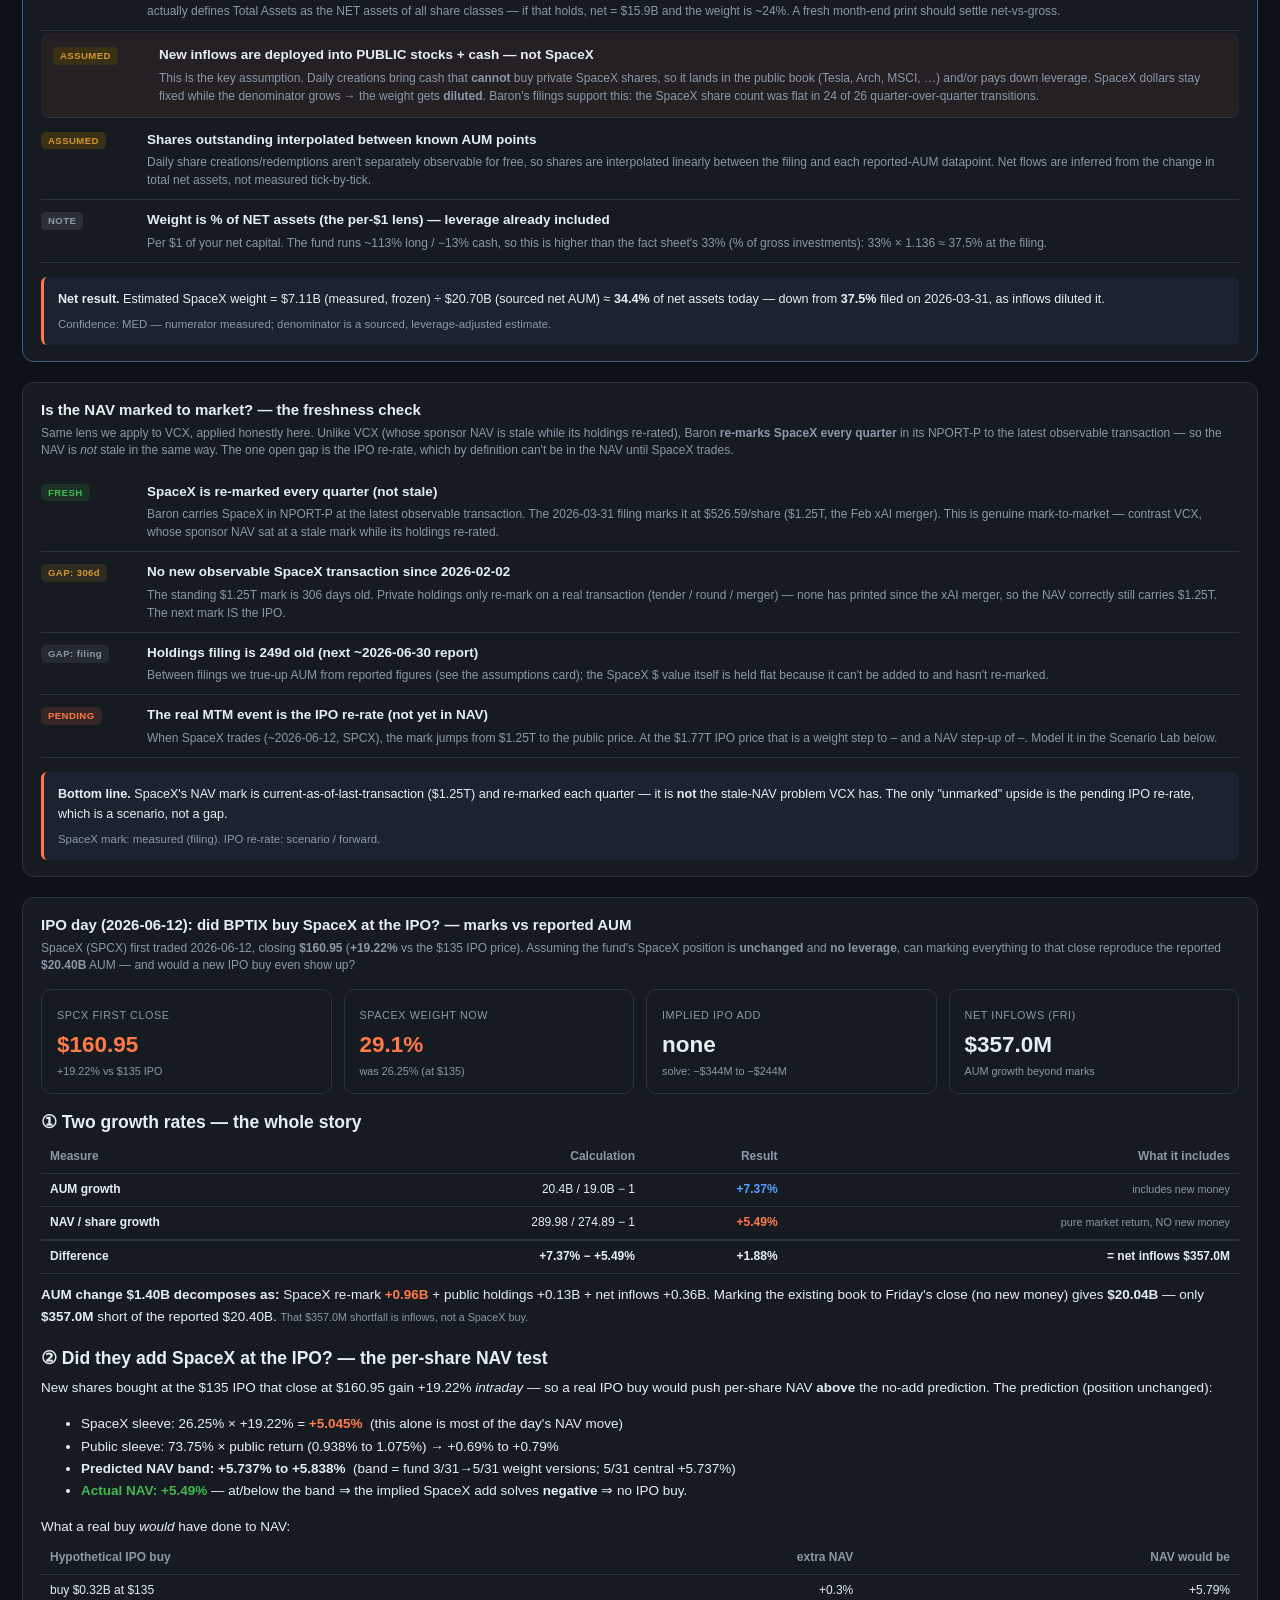
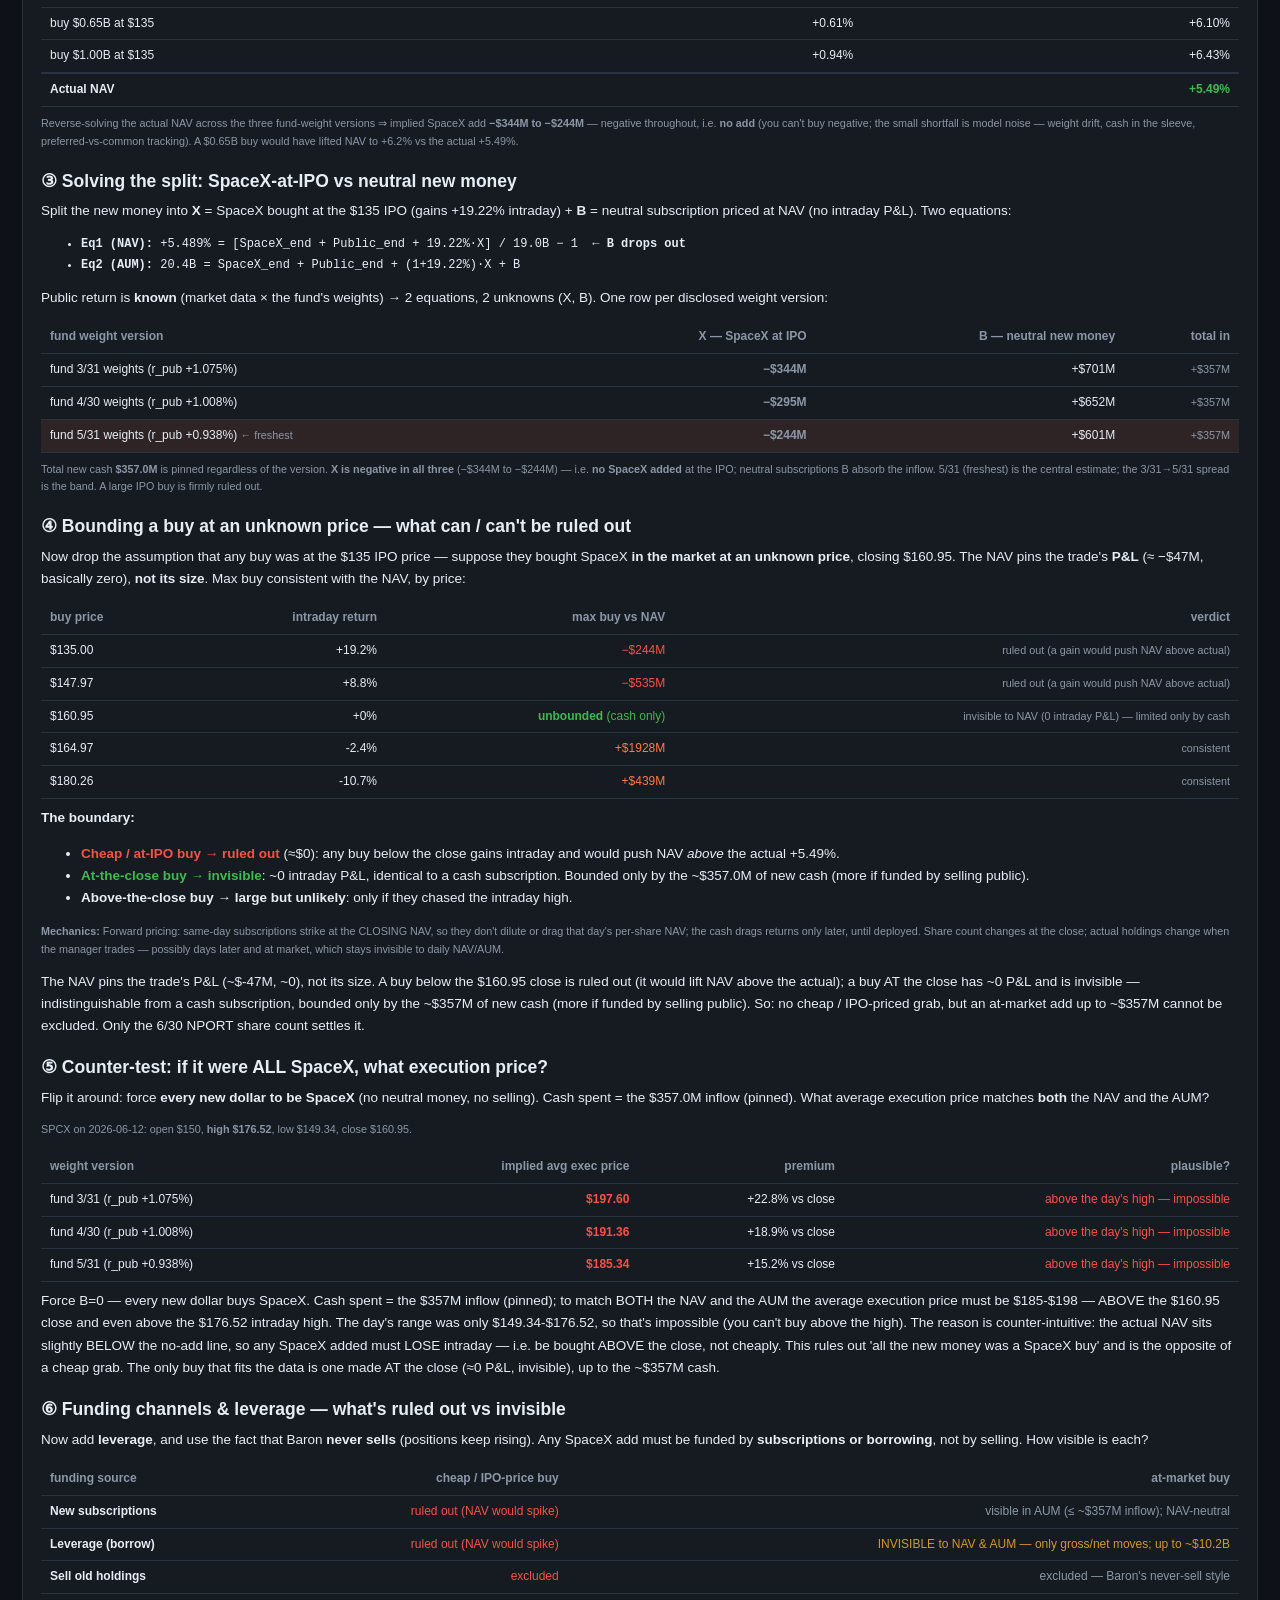
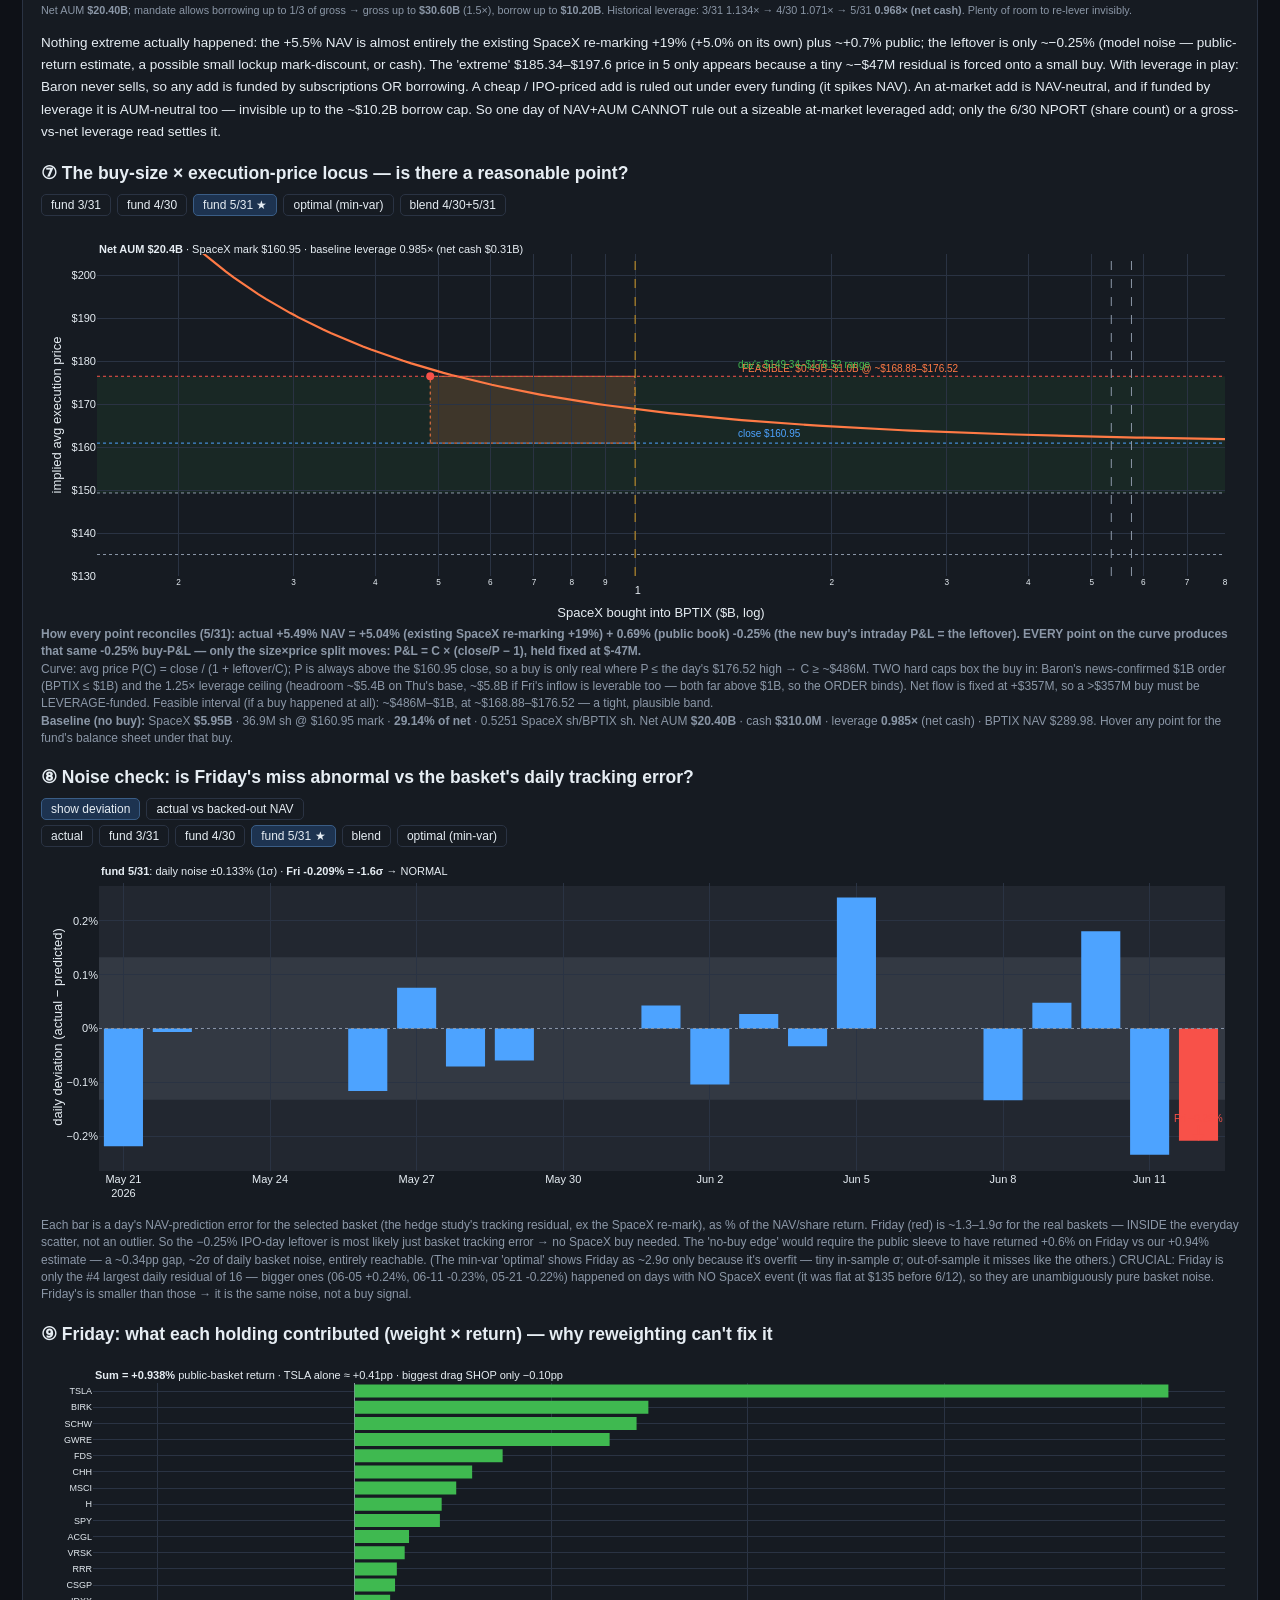
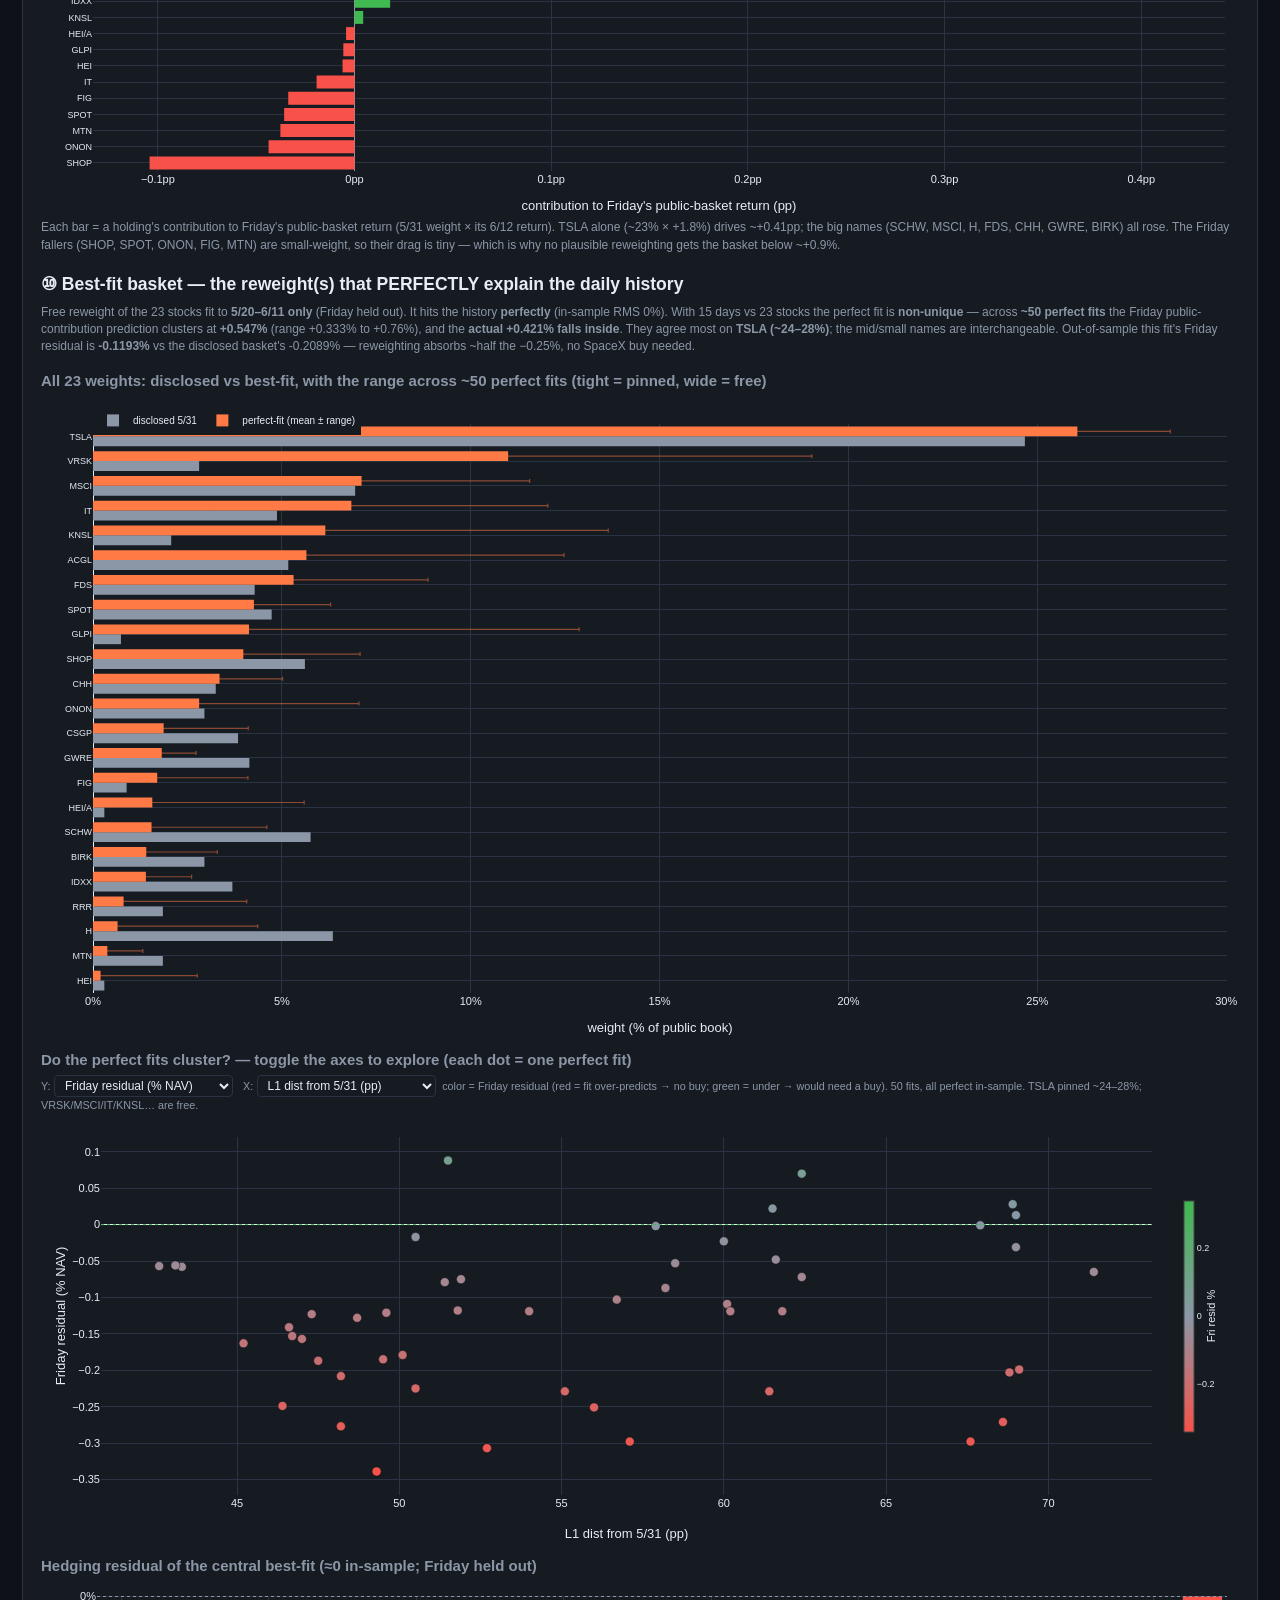
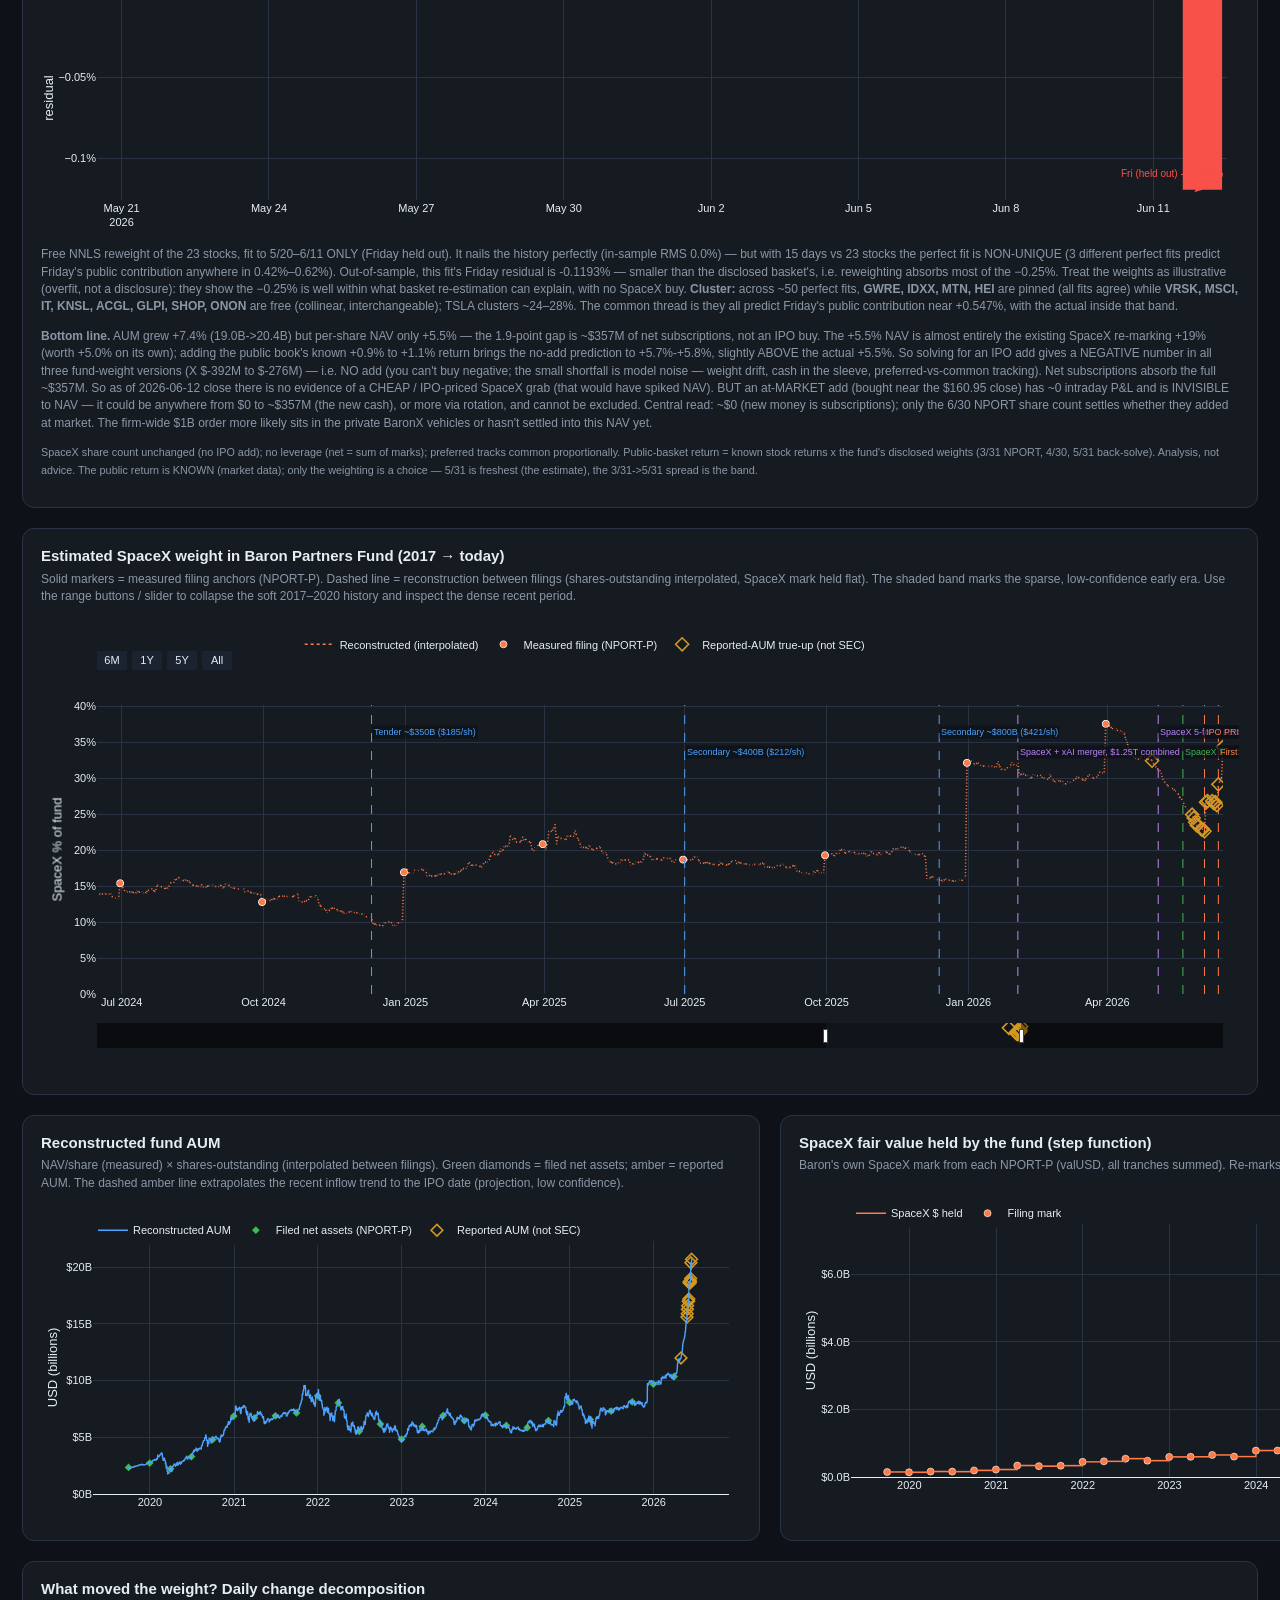
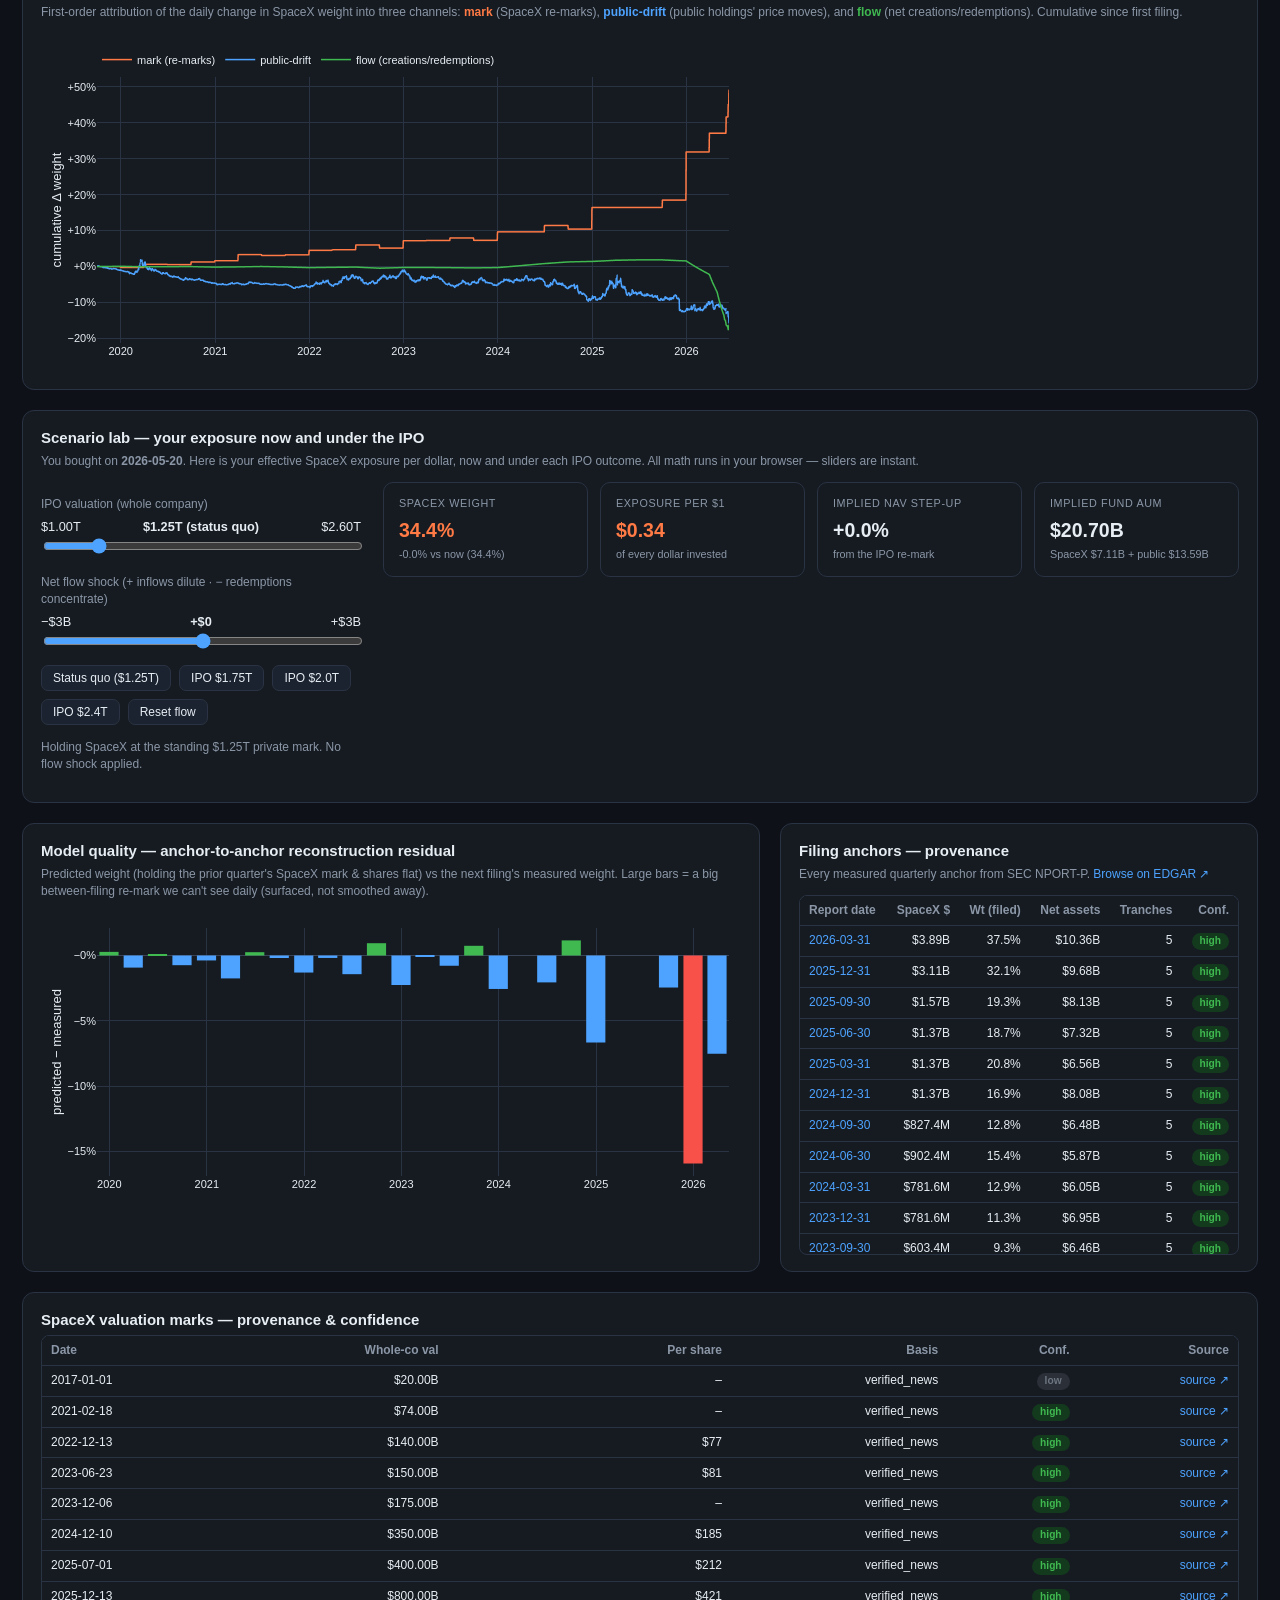
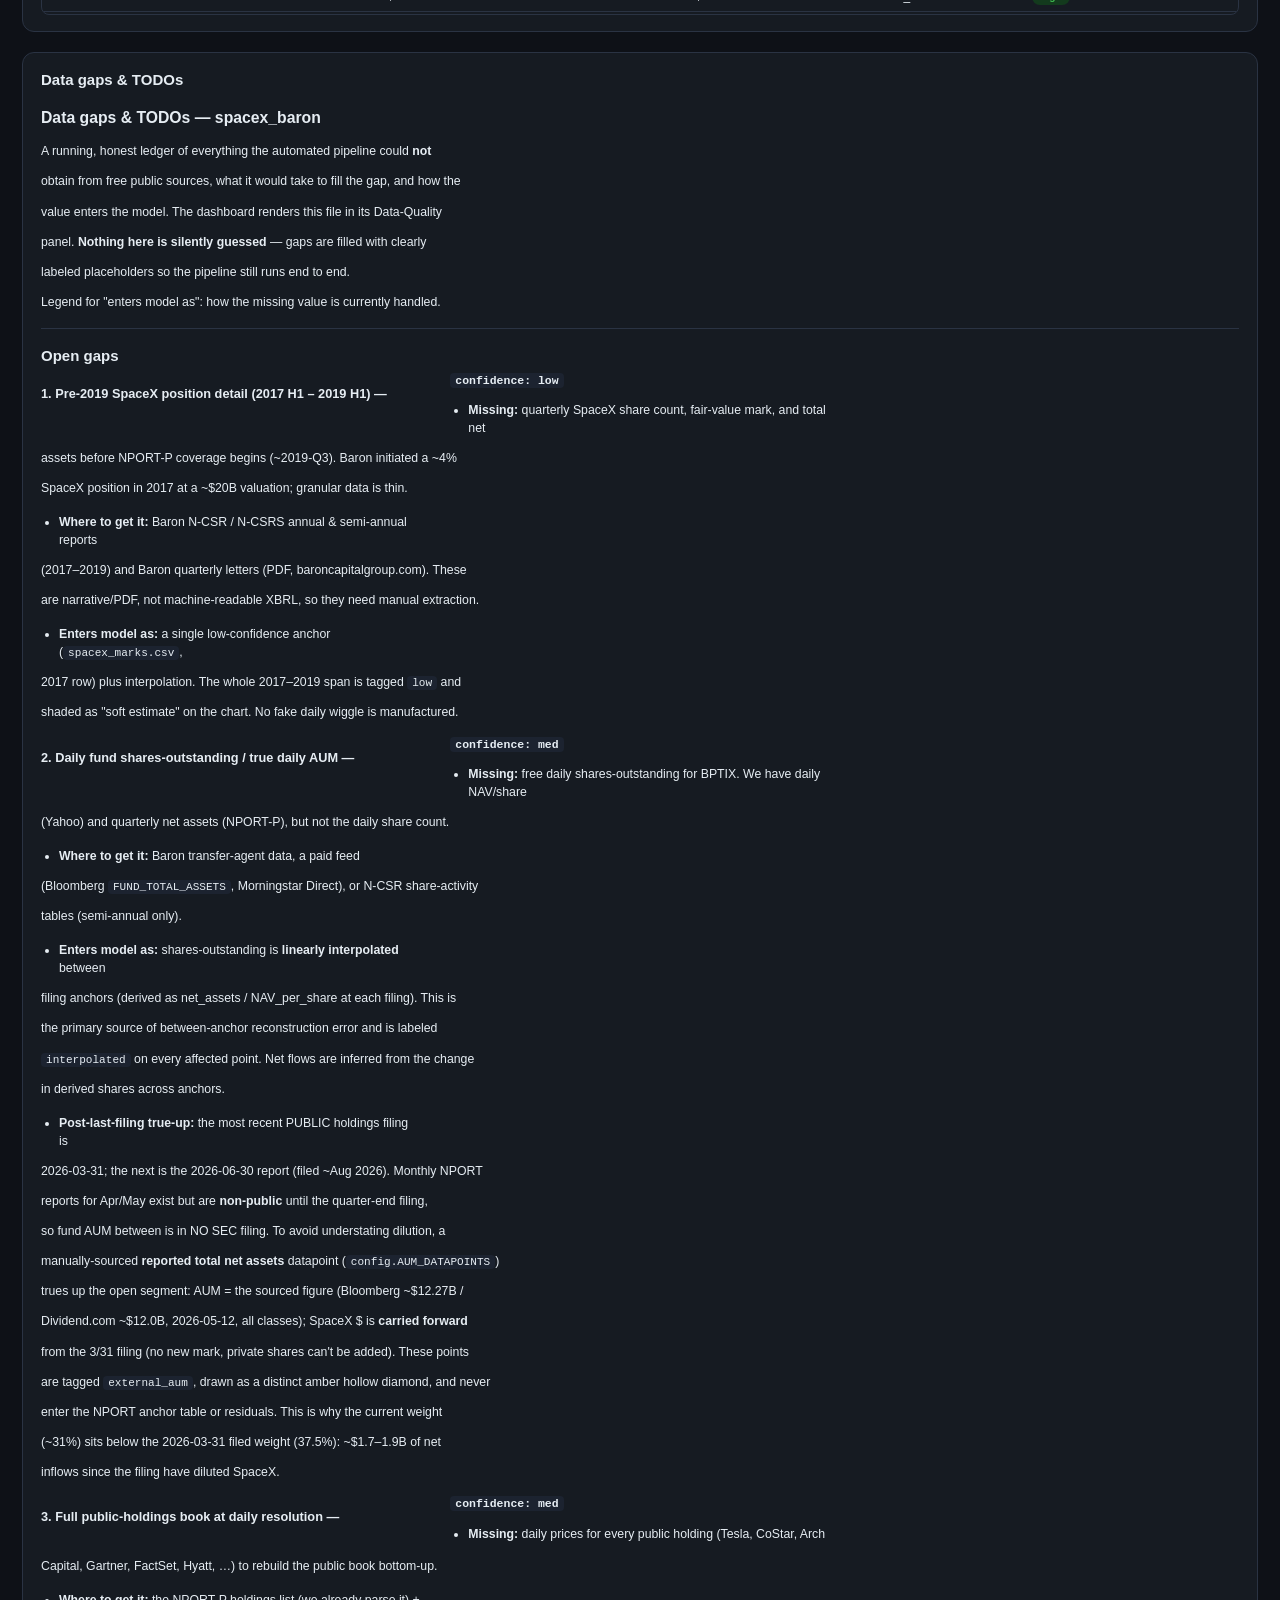
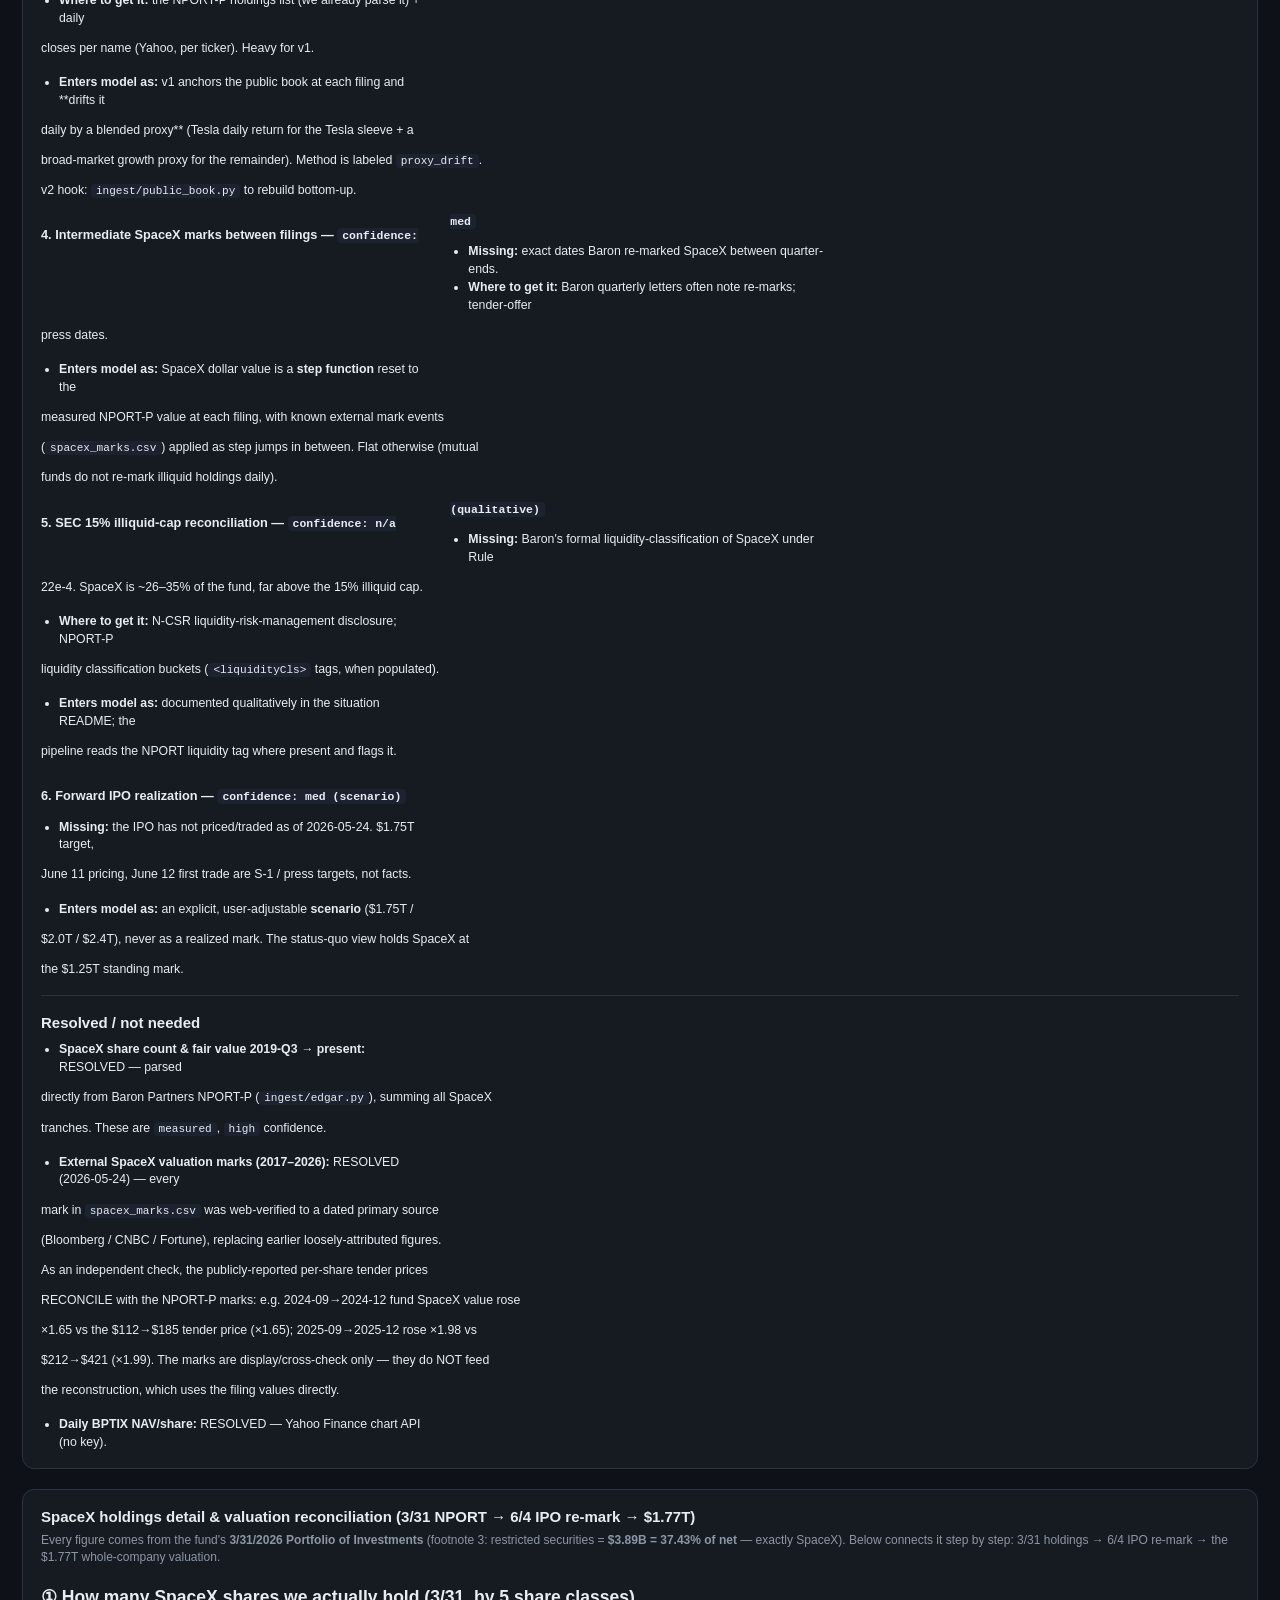
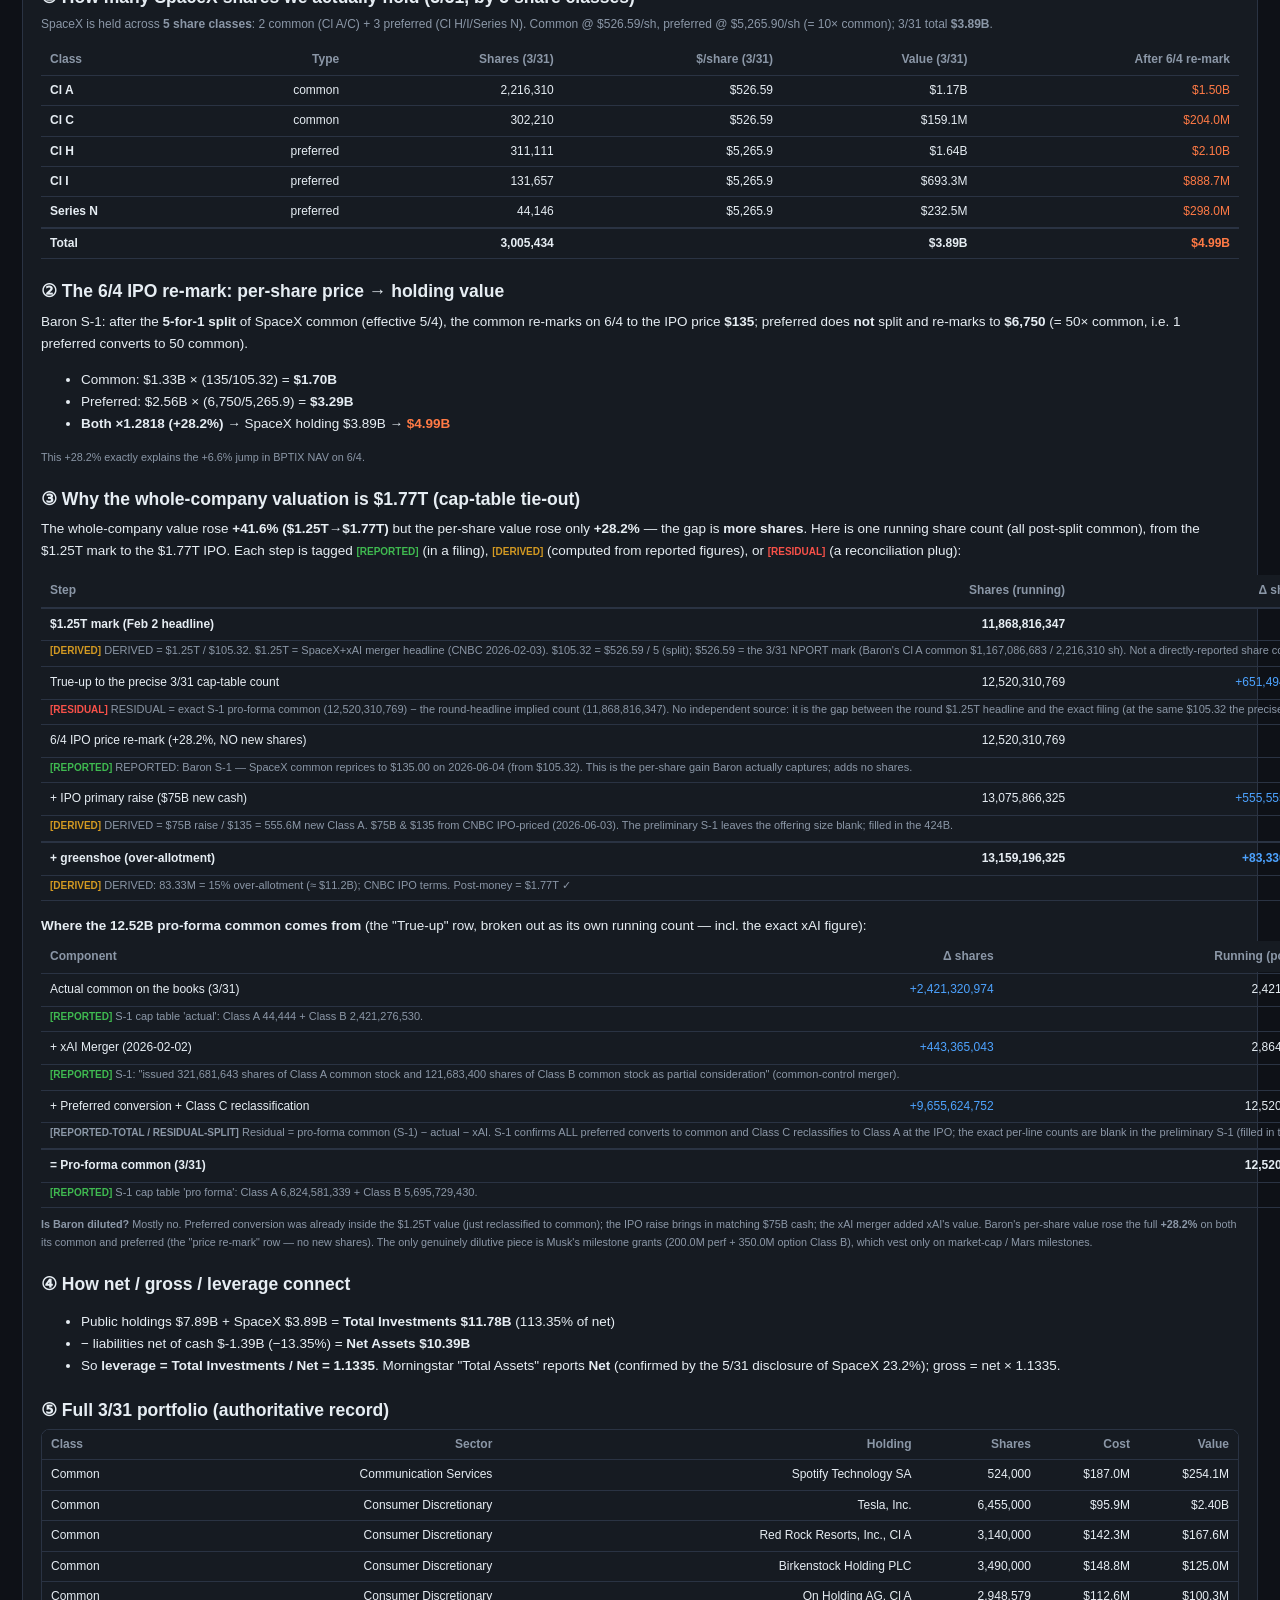
==== commit 76d42a88: "Long replication: replicate SpaceX re-marks (private), split public/private, mark every event Rewrit" ====
--- a/dashboard/index.html
+++ b/dashboard/index.html
@@ -300,10 +300,12 @@
         <h2>Long-horizon replication — 3 years of known NPORT shares vs NAV</h2>
         <p class="desc" id="longrep-headline"></p>
         <div id="longrep-kpis" style="display:flex;gap:14px;flex-wrap:wrap;margin:12px 0"></div>
-        <h3 style="margin:16px 0 6px">Cumulative: actual NAV vs public-book-only (the gap is SpaceX)</h3>
-        <div id="longrep-cumchart" style="height:360px"></div>
+        <h3 style="margin:16px 0 6px">Actual NAV vs replicated = public book + SpaceX re-marks (stacked)</h3>
+        <div id="longrep-cumchart" style="height:380px"></div>
+        <h3 style="margin:18px 0 6px">Deviation (actual − replicated) — where &amp; why they differ</h3>
+        <div id="longrep-residchart" style="height:240px"></div>
         <h3 style="margin:18px 0 6px">SpaceX weight path — NPORT-measured each quarter</h3>
-        <div id="longrep-wtchart" style="height:280px"></div>
+        <div id="longrep-wtchart" style="height:260px"></div>
         <h3 style="margin:18px 0 6px">Quarterly anchors</h3>
         <div class="scroll-x" id="longrep-quarters"></div>
         <p class="desc" id="longrep-method" style="margin-top:10px"></p>
--- a/dashboard/styles.css
+++ b/dashboard/styles.css
@@ -158,11 +158,18 @@
 .badge.note     { background:#2a2f38; color:var(--muted); }
 td.spxcell { color: var(--spacex); font-weight: 600; }
 .sub2 { color: var(--muted); font-size: .7rem; }
-.gaps { font-size: .82rem; }
+/* Magazine layout: span the full card width. Intro + section headers + rules
+   stretch across; the individual gap items flow into balanced columns. */
+.gaps { font-size: .82rem; columns: 3 300px; column-gap: 30px; }
+.gaps p, .gaps h1, .gaps > h2, .gaps hr { column-span: all; }
 .gaps h1, .gaps h2, .gaps h3 { color: var(--text); }
 .gaps h1 { font-size: 1.05rem; } .gaps h2 { font-size: .95rem; margin-top: 16px; } .gaps h3 { font-size: .85rem; }
+.gaps h3 { margin-top: 14px; break-after: avoid; }
 .gaps code { background: var(--panel-2); padding: 1px 5px; border-radius: 4px; font-size: .9em; }
-.gaps ul { padding-left: 18px; }
+.gaps ul { padding-left: 18px; margin: 4px 0 12px; break-inside: avoid; }
+.gaps li { break-inside: avoid; }
+.gaps hr { border: none; border-top: 1px solid var(--border); margin: 16px 0; }
+@media (max-width: 900px) { .gaps { columns: 1; } }
 
 .loading { padding: 60px; text-align: center; color: var(--muted); }
 .error { padding: 20px; color: var(--bad); background: #2a1515; border: 1px solid #5a2020; border-radius: 8px; }
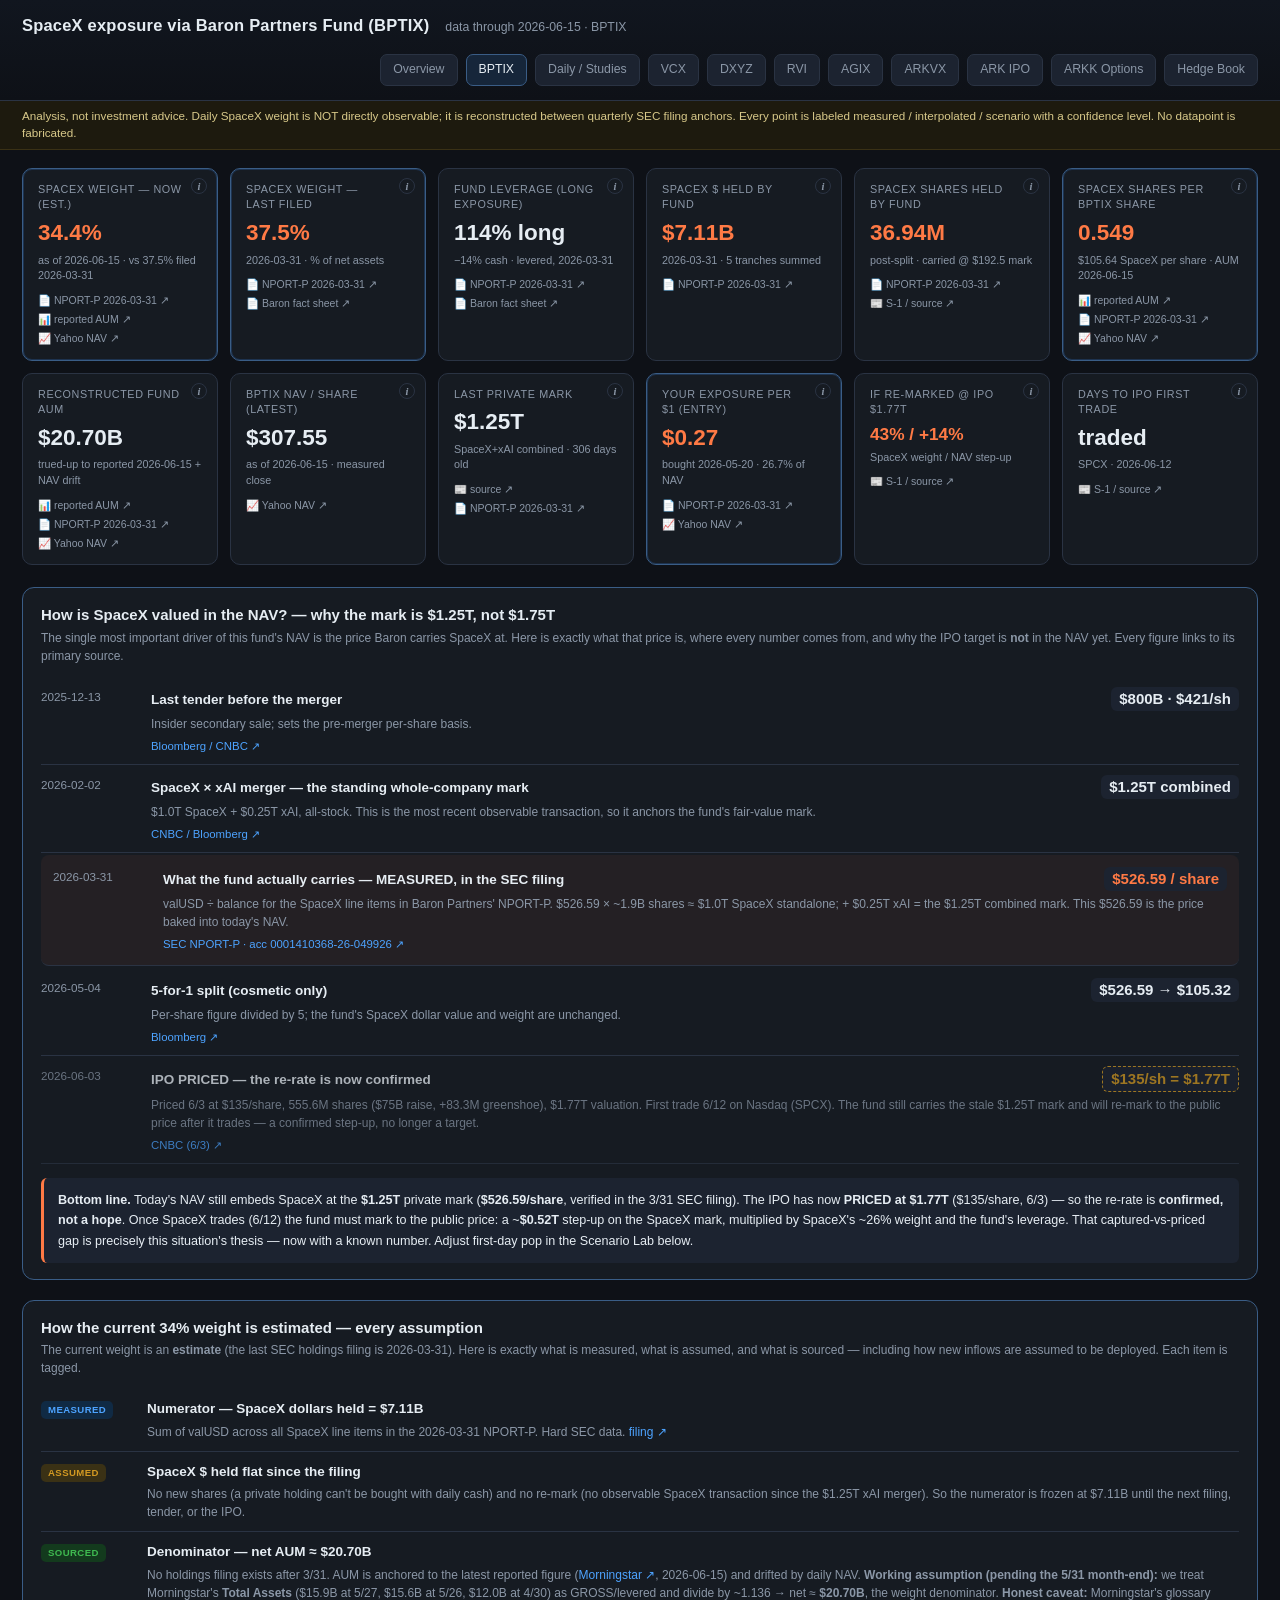
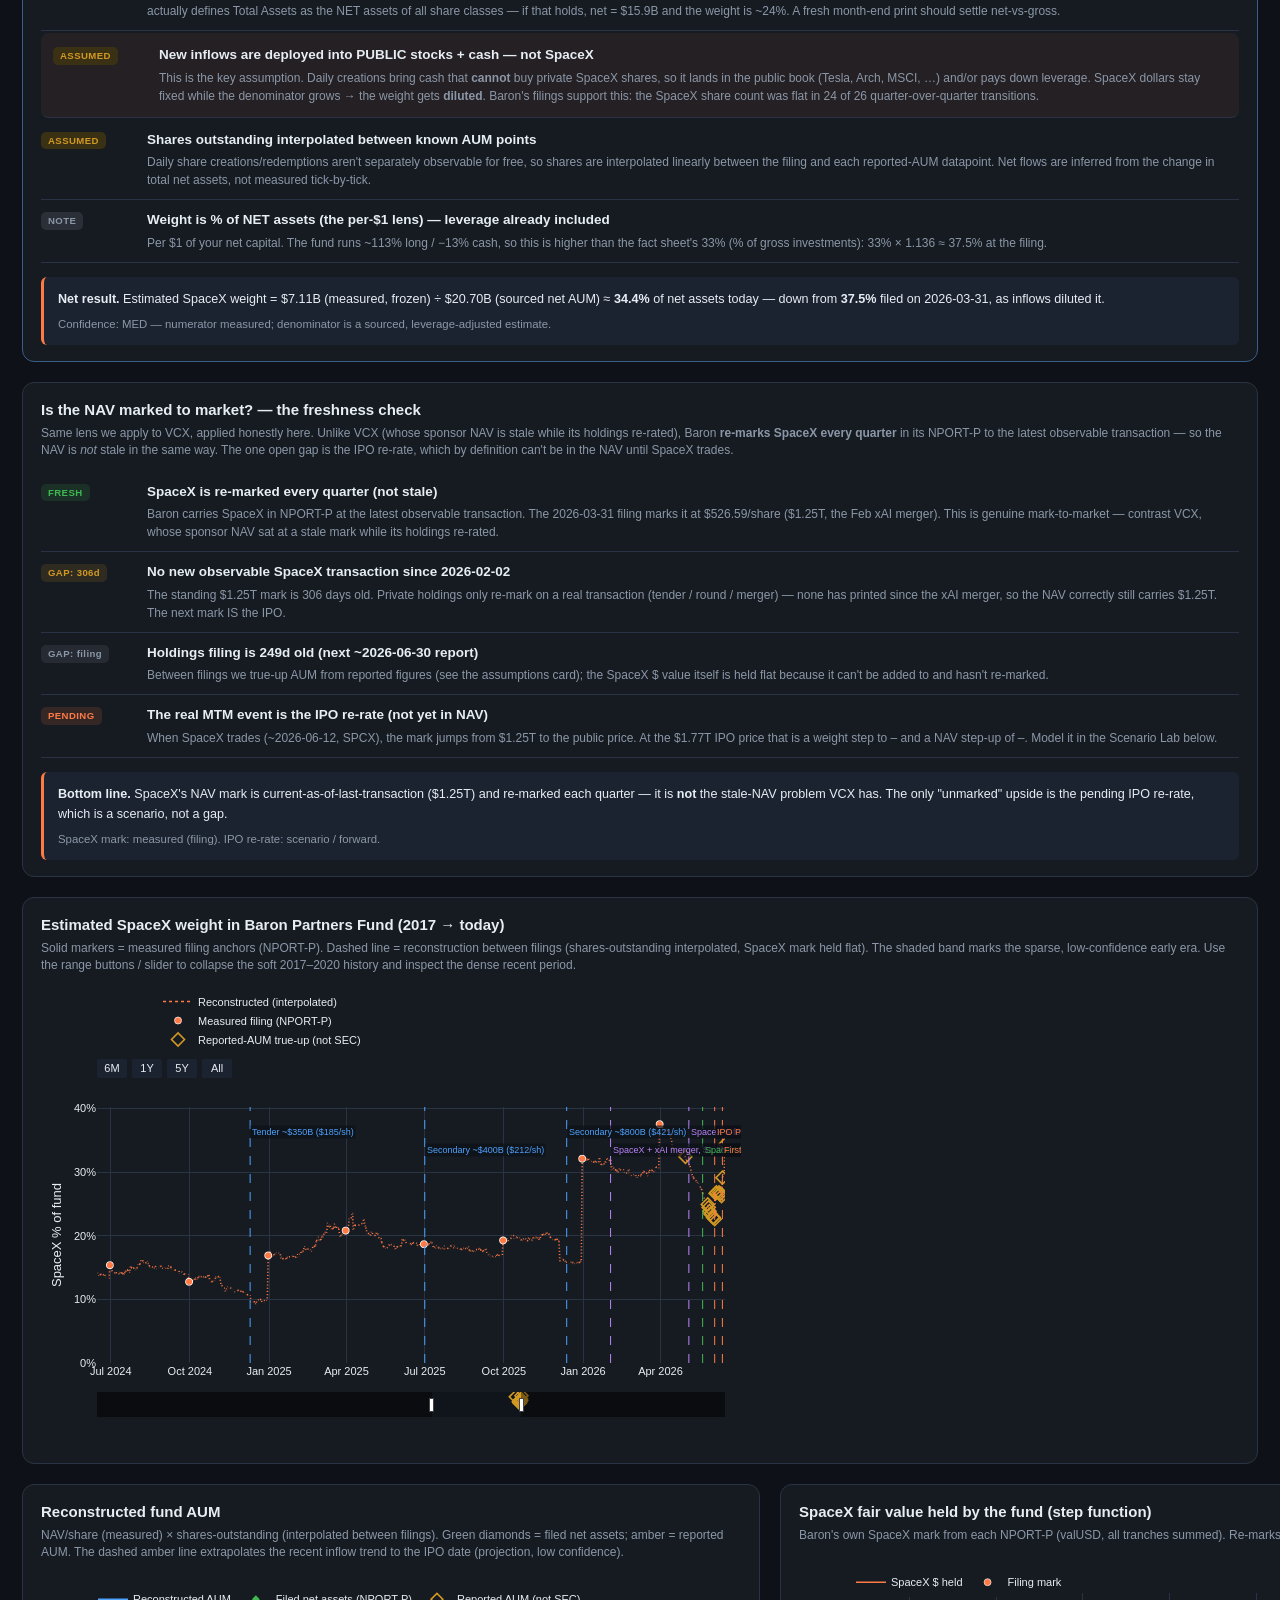
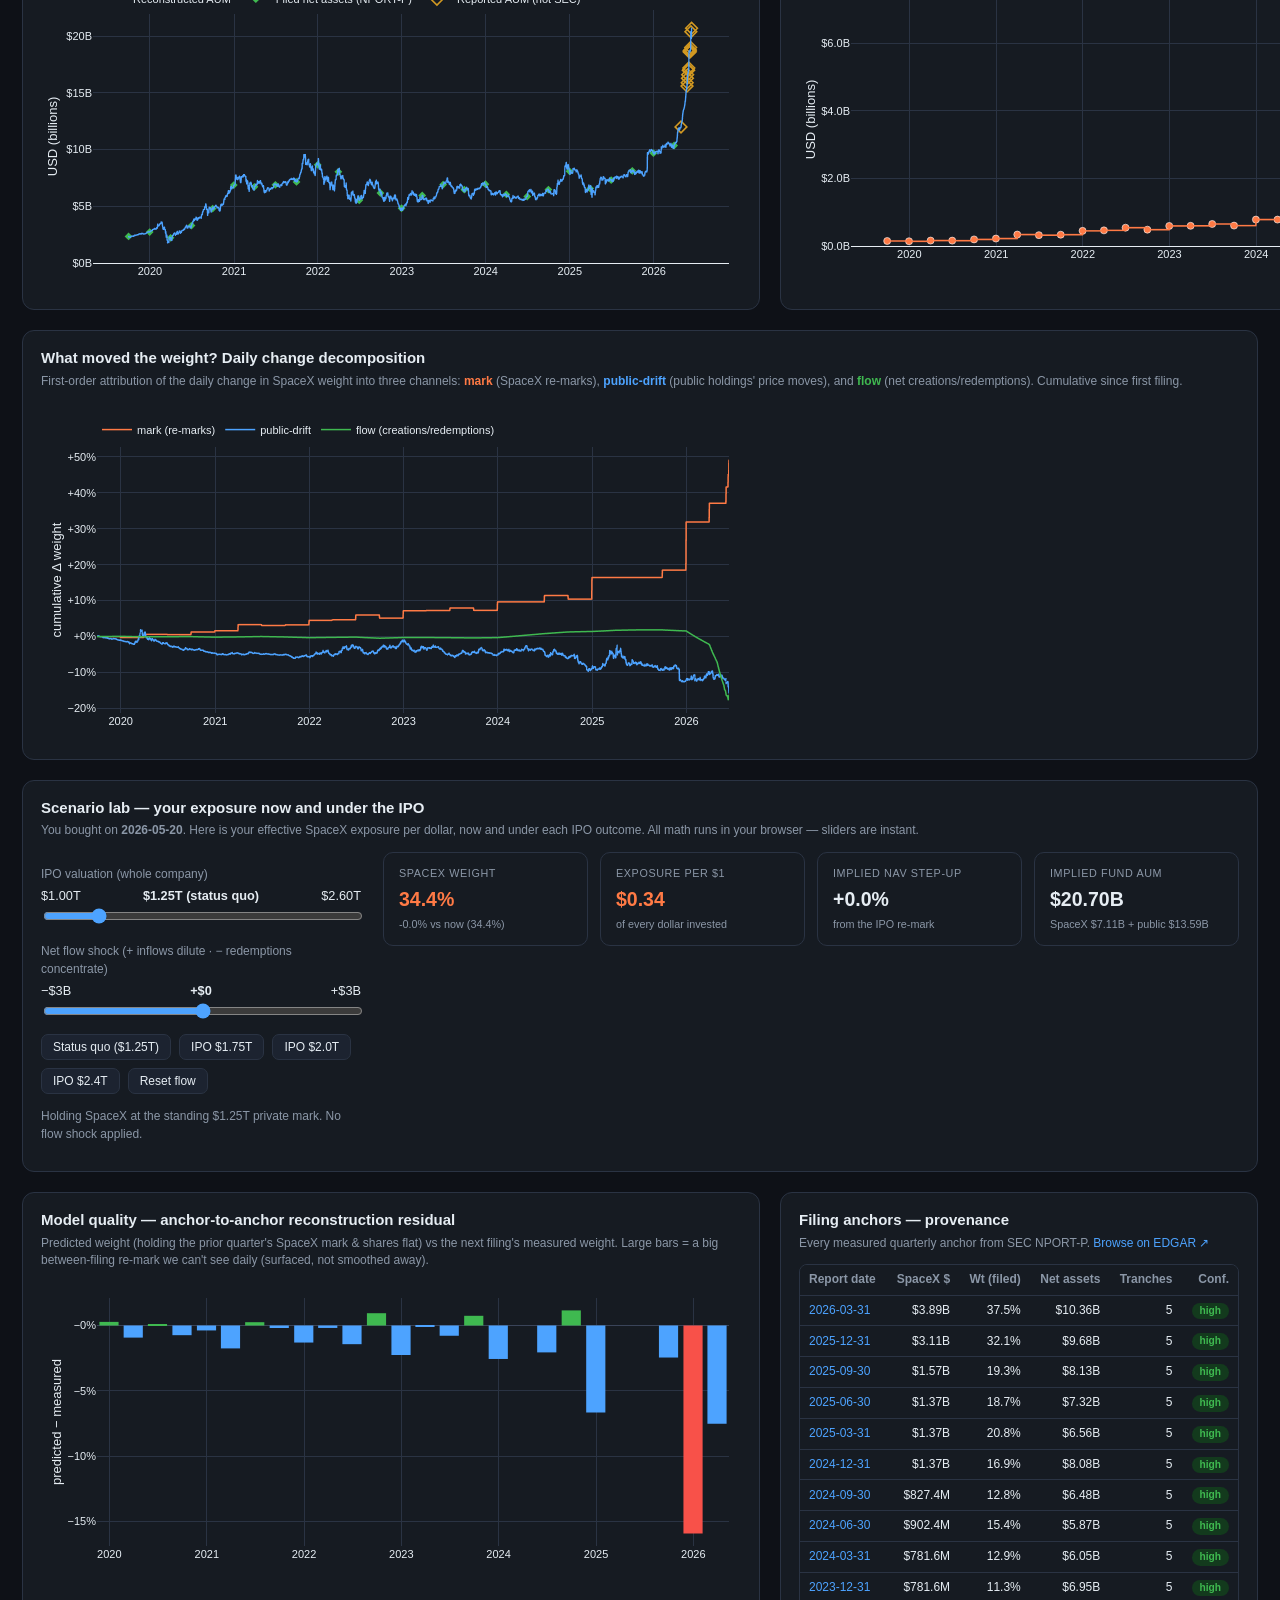
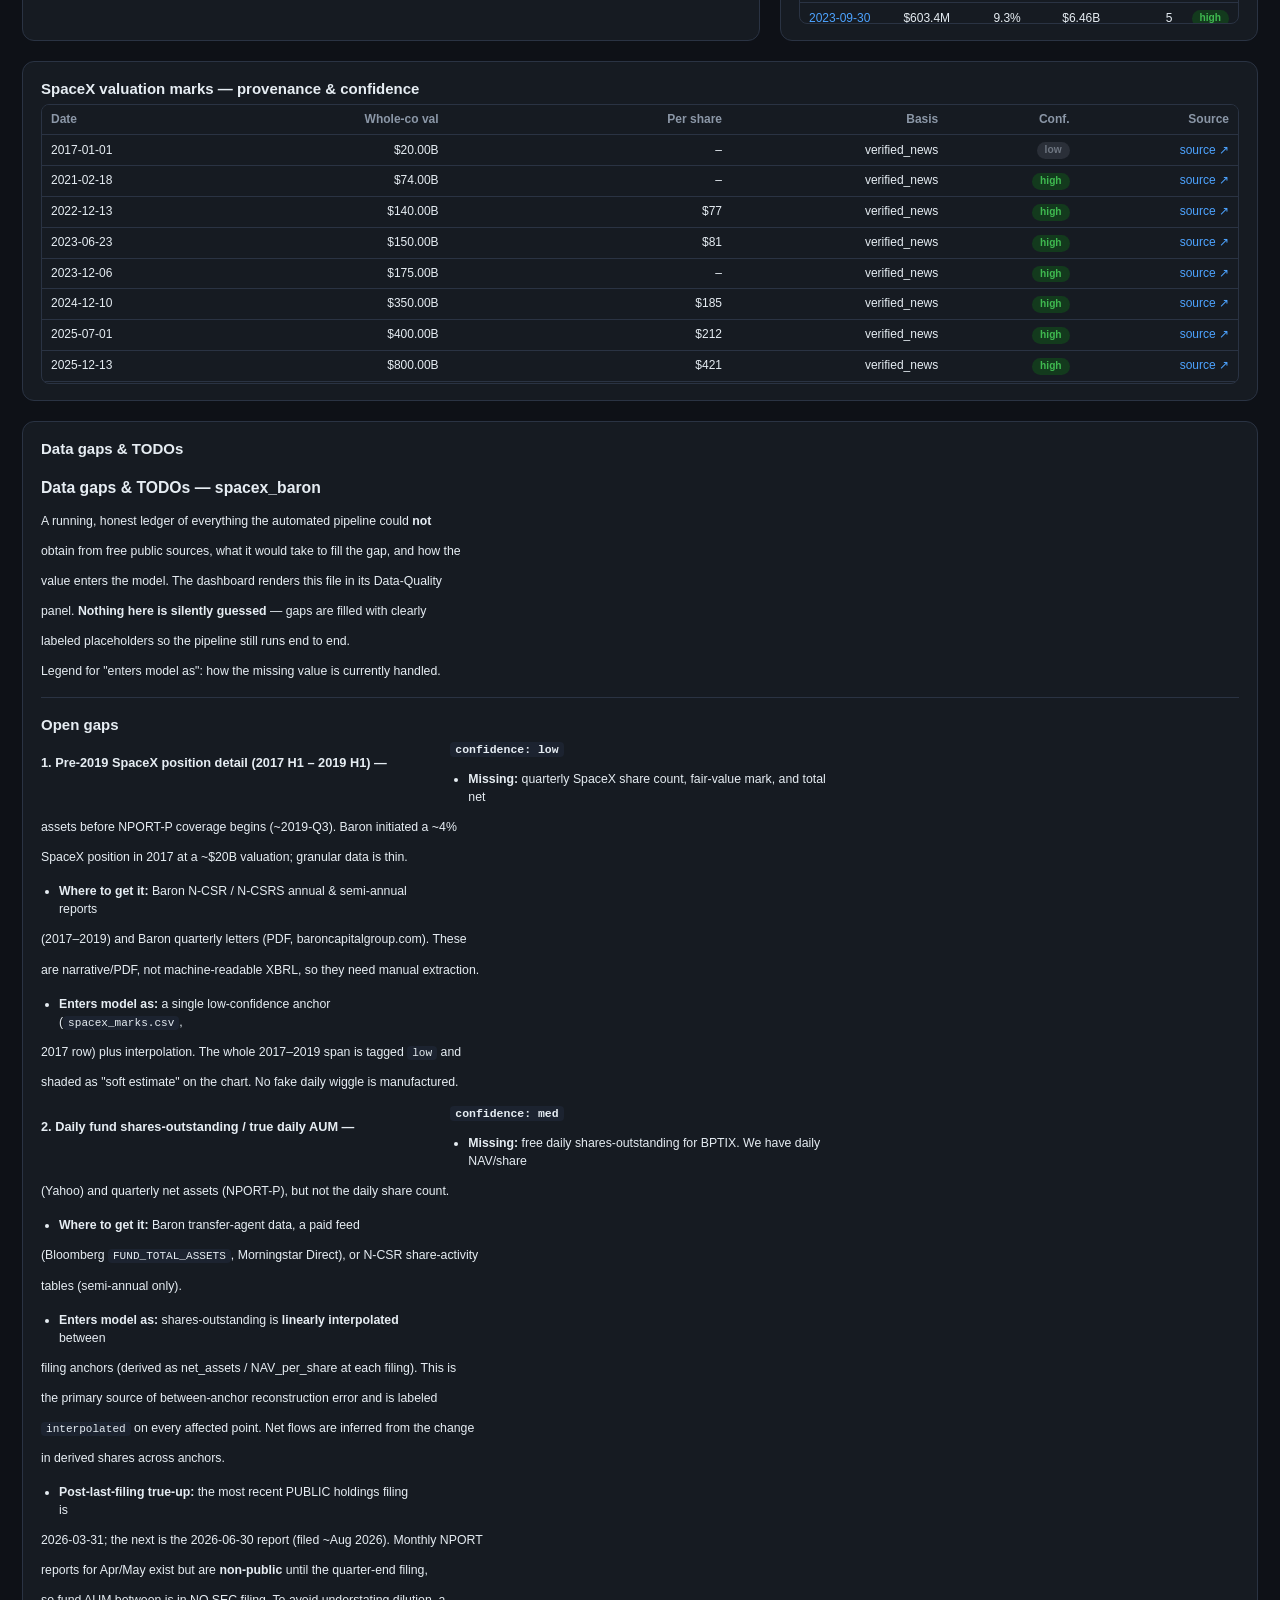
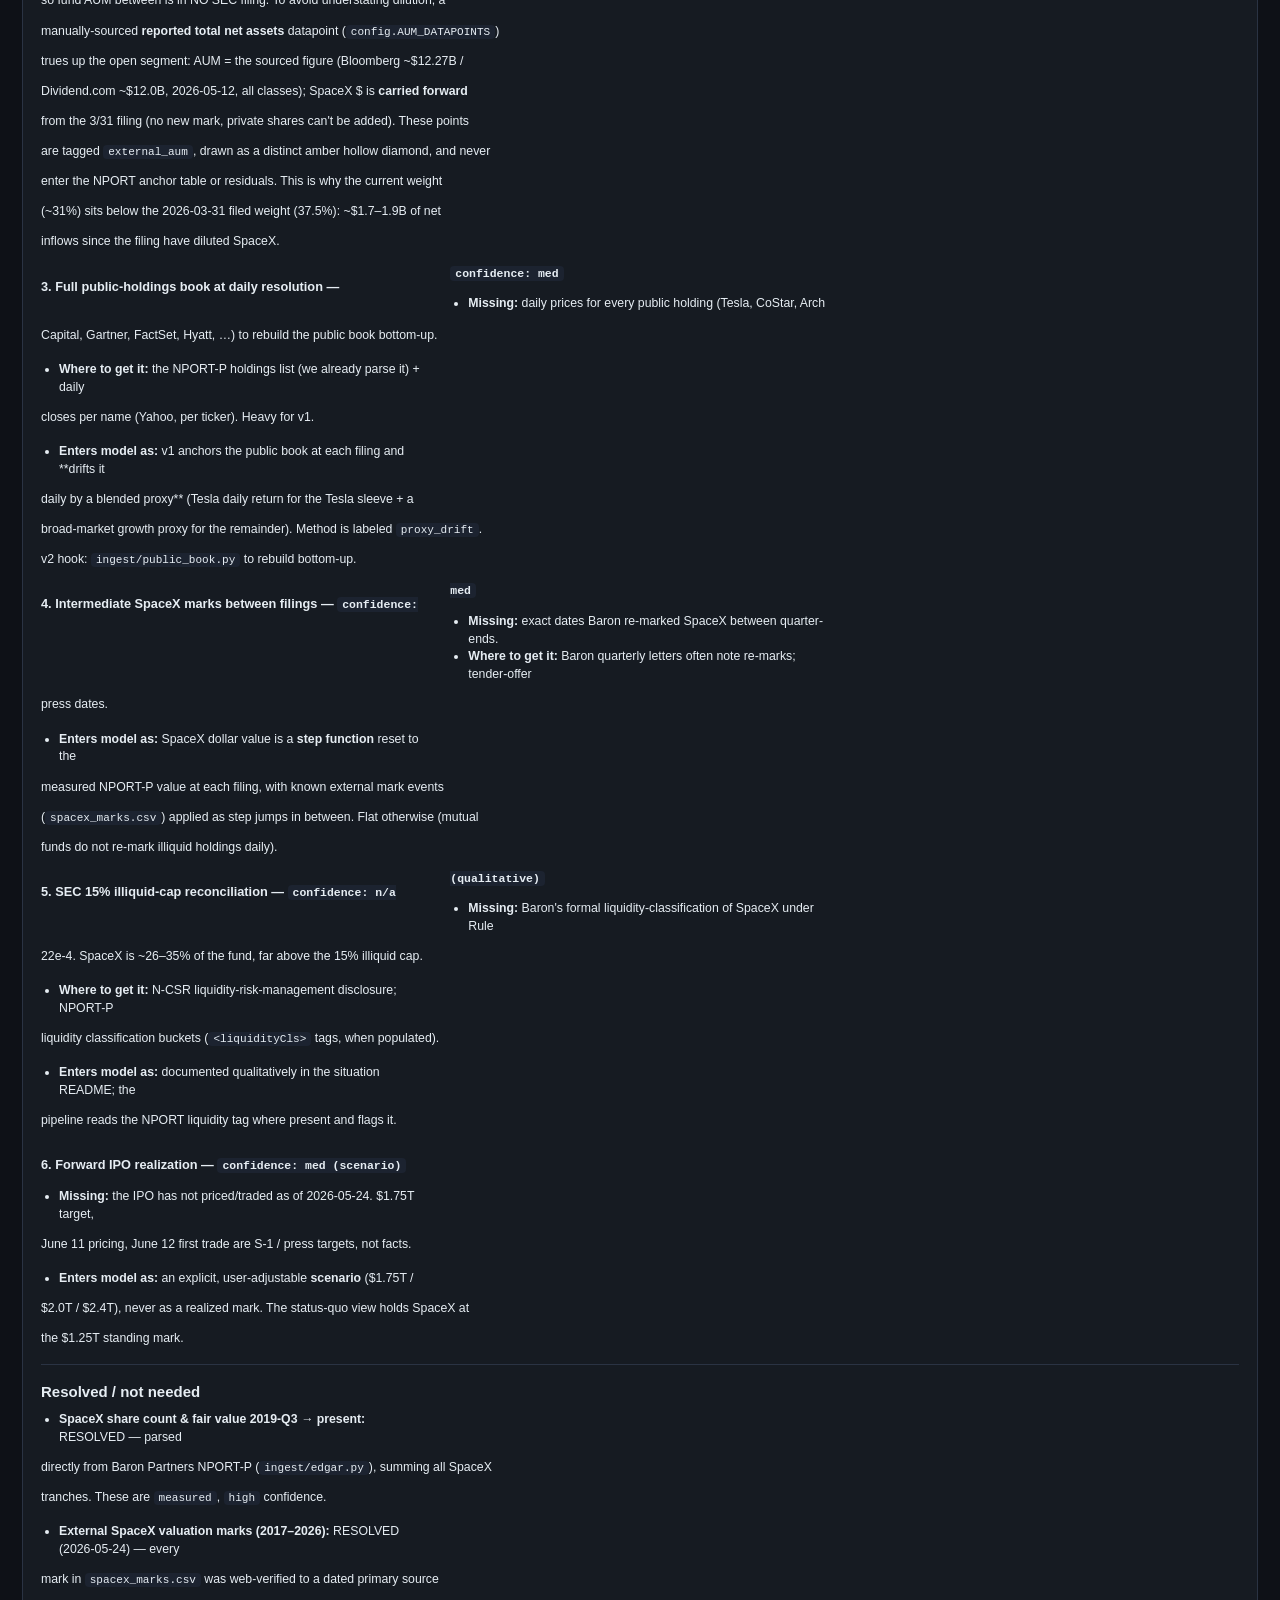
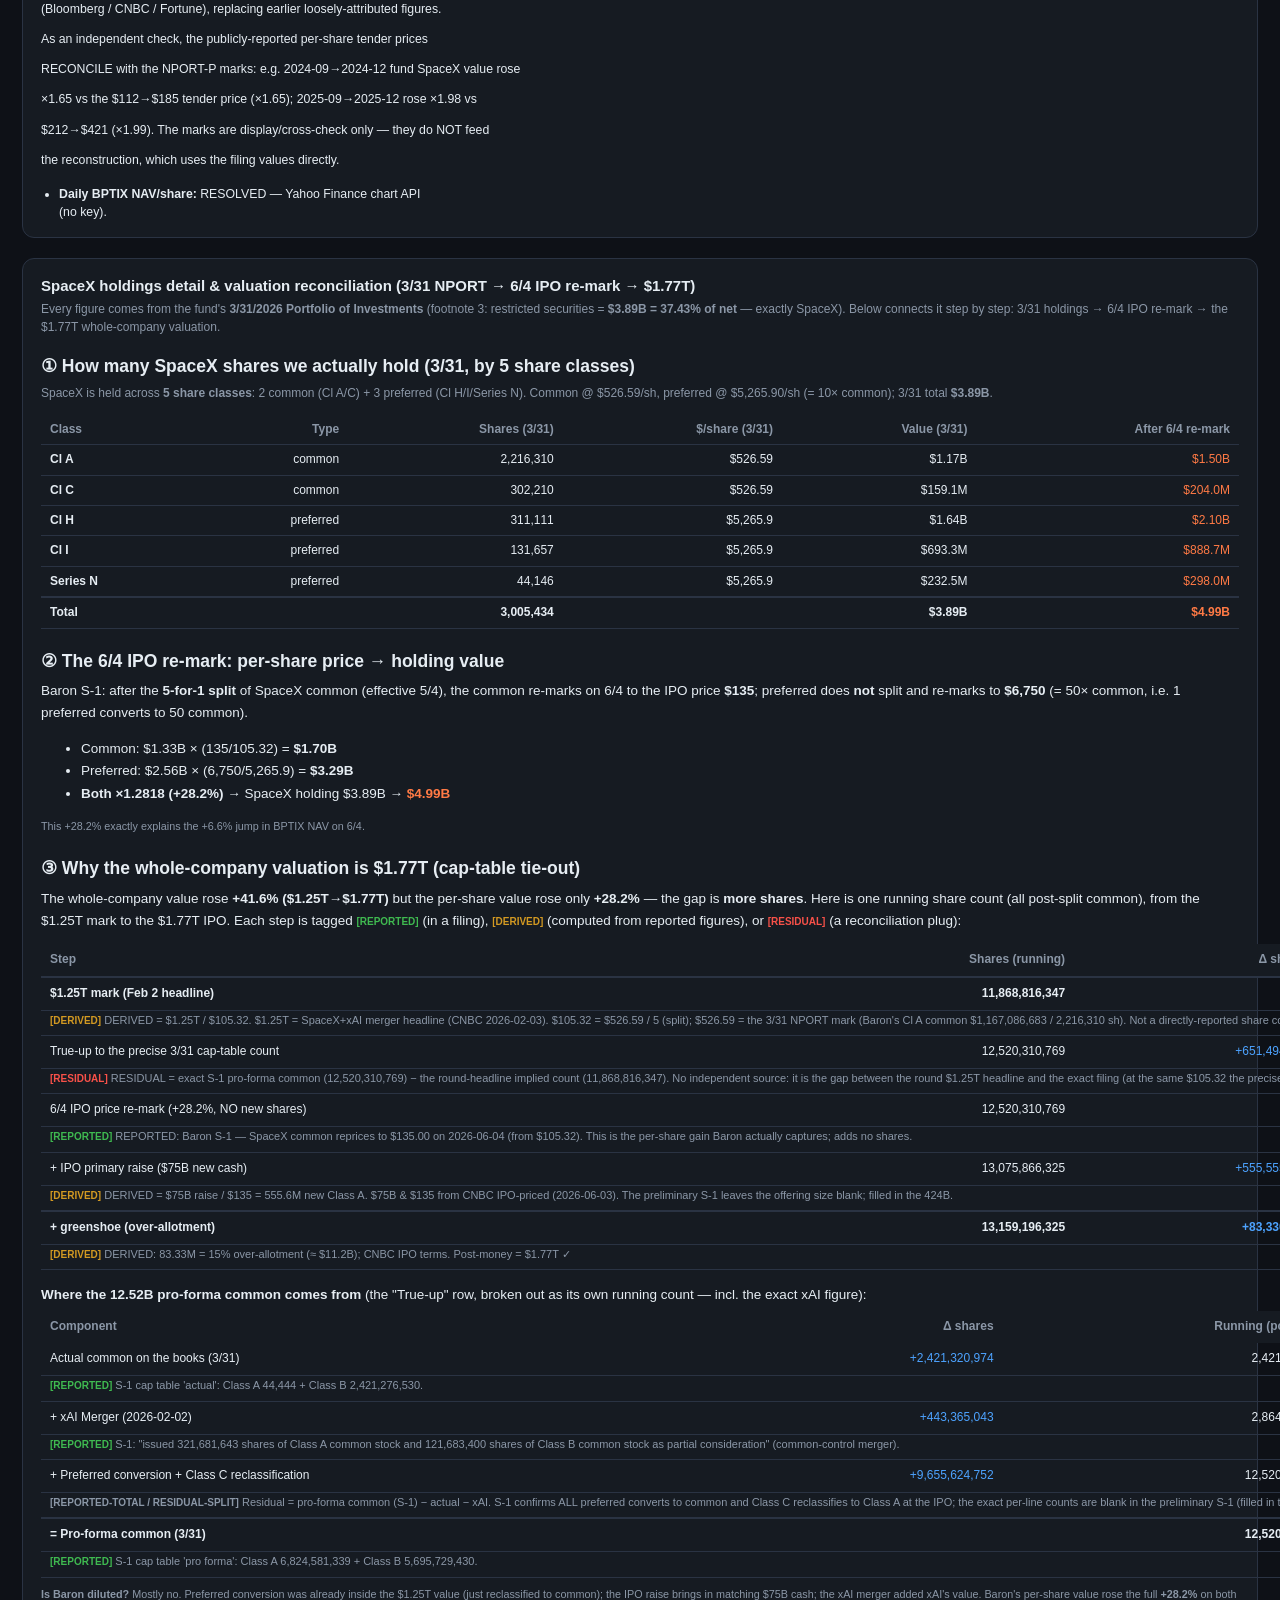
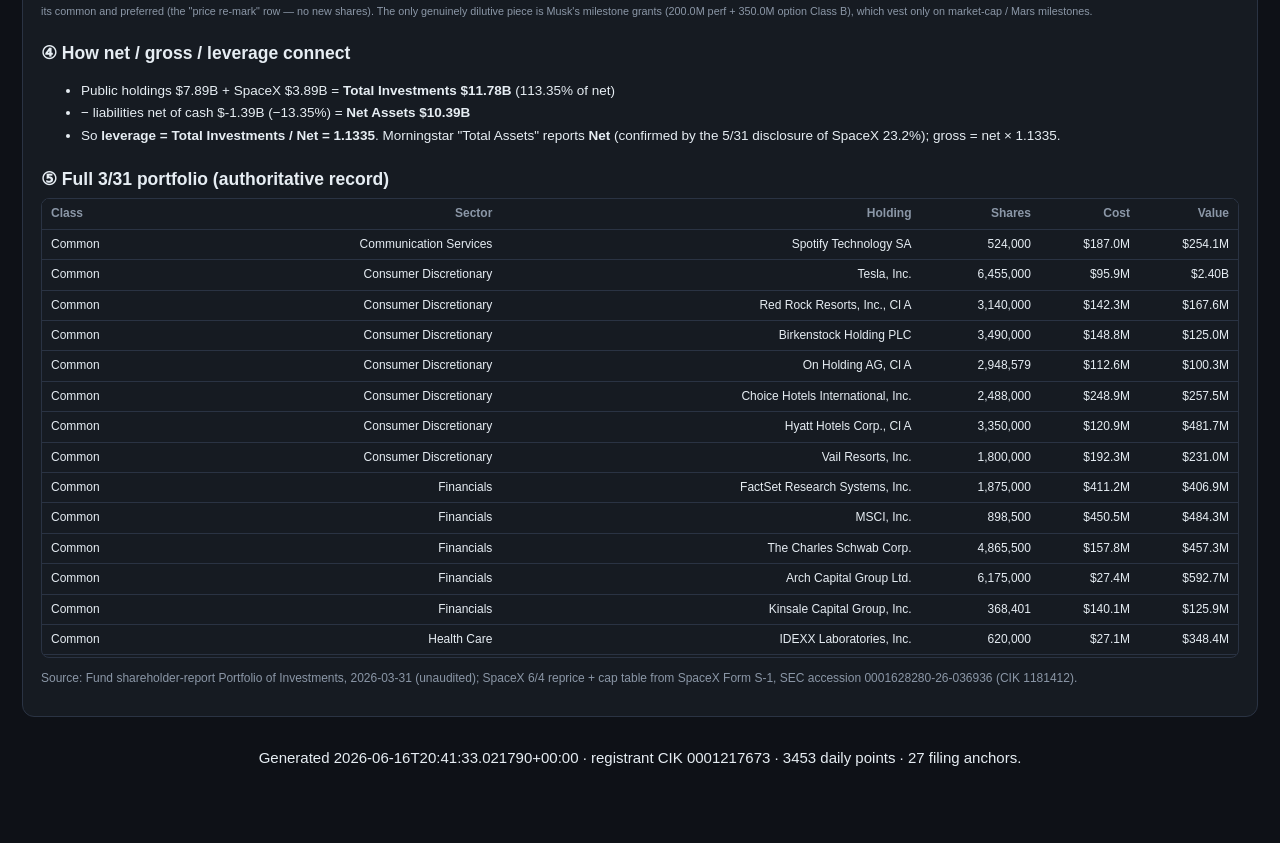
==== commit e6052df9: "Split daily/studies onto a new monitor.html page + SpaceX position breakdown ($262M explained) New s" ====
--- a/dashboard/index.html
+++ b/dashboard/index.html
@@ -15,6 +15,7 @@
     <nav class="sitnav">
       <a href="overview.html">Overview</a>
       <a href="index.html" class="active">BPTIX</a>
+      <a href="monitor.html">Daily / Studies</a>
       <a href="vcx.html">VCX</a>
       <a href="dxyz.html">DXYZ</a>
       <a href="rvi.html">RVI</a>
@@ -69,51 +70,6 @@
         <div id="mtm-check-body"></div>
       </section>
 
-      <section class="card" id="ipoday-card" style="display:none">
-        <h2 id="ipoday-title">IPO day (6/12): did BPTIX buy SpaceX at the IPO? — marks vs reported AUM</h2>
-        <p class="desc" id="ipoday-intro"></p>
-        <div class="kpis" id="ipoday-kpis" style="margin:14px 0"></div>
-        <h3 style="margin:16px 0 6px">① Two growth rates — the whole story</h3>
-        <div id="ipoday-growth" class="memo"></div>
-        <h3 style="margin:18px 0 6px">② Did they add SpaceX at the IPO? — the per-share NAV test</h3>
-        <div id="ipoday-navtest" class="memo"></div>
-        <h3 style="margin:18px 0 6px">③ Solving the split: SpaceX-at-IPO vs neutral new money</h3>
-        <div id="ipoday-split" class="memo"></div>
-        <h3 style="margin:18px 0 6px">④ Bounding a buy at an unknown price — what can / can't be ruled out</h3>
-        <div id="ipoday-bounds" class="memo"></div>
-        <h3 style="margin:18px 0 6px">⑤ Counter-test: if it were ALL SpaceX, what execution price?</h3>
-        <div id="ipoday-allspx" class="memo"></div>
-        <h3 style="margin:18px 0 6px">⑥ Funding channels &amp; leverage — what's ruled out vs invisible</h3>
-        <div id="ipoday-funding" class="memo"></div>
-        <h3 style="margin:18px 0 6px">⑦ The buy-size × execution-price locus — is there a reasonable point?</h3>
-        <div id="ipoday-locus-toggle" style="margin:6px 0 4px"></div>
-        <div id="ipoday-locus" class="chart" style="height:400px"></div>
-        <p class="desc" id="ipoday-locus-note" style="margin-top:6px"></p>
-
-        <h3 style="margin:18px 0 6px">⑧ Noise check: is Friday's miss abnormal vs the basket's daily tracking error?</h3>
-        <div id="ipoday-noise-view" style="margin:6px 0 2px"></div>
-        <div id="ipoday-noise-toggle" style="margin:4px 0"></div>
-        <div id="ipoday-noise" class="chart" style="height:360px"></div>
-        <p class="desc" id="ipoday-noise-note" style="margin-top:6px"></p>
-
-        <h3 style="margin:18px 0 6px">⑨ Friday: what each holding contributed (weight × return) — why reweighting can't fix it</h3>
-        <div id="ipoday-friday" class="chart" style="height:460px"></div>
-        <p class="desc" id="ipoday-friday-note" style="margin-top:6px"></p>
-
-        <h3 style="margin:18px 0 6px">⑩ Best-fit basket — the reweight(s) that PERFECTLY explain the daily history</h3>
-        <p class="desc" id="ipoday-bestfit-intro"></p>
-        <h4 style="margin:14px 0 4px;color:#8b97a7;font-weight:600">All 23 weights: disclosed vs best-fit, with the range across ~50 perfect fits (tight = pinned, wide = free)</h4>
-        <div id="ipoday-bestfit-w" class="chart" style="height:640px"></div>
-        <h4 style="margin:14px 0 4px;color:#8b97a7;font-weight:600">Do the perfect fits cluster? — toggle the axes to explore (each dot = one perfect fit)</h4>
-        <div id="ipoday-bestfit-axes" style="margin:4px 0 6px;font-size:12px"></div>
-        <div id="ipoday-bestfit-cluster" class="chart" style="height:420px"></div>
-        <h4 style="margin:14px 0 4px;color:#8b97a7;font-weight:600">Hedging residual of the central best-fit (≈0 in-sample; Friday held out)</h4>
-        <div id="ipoday-bestfit-r" class="chart" style="height:260px"></div>
-        <p class="desc" id="ipoday-bestfit-note" style="margin-top:6px"></p>
-
-        <p class="desc" id="ipoday-conclusion" style="margin-top:12px"></p>
-        <p class="desc" id="ipoday-source" style="margin-top:8px"></p>
-      </section>
 
       <!-- Main weight time series -->
       <section class="card">
@@ -237,80 +193,6 @@
         <p class="desc" id="recon-source" style="margin-top:12px"></p>
       </section>
 
-      <section class="card" id="baron-funds-card">
-        <h2>SpaceX across the Baron fund family — and where the IPO allocation lands</h2>
-        <p class="desc" id="bf-intro"></p>
-
-        <div class="kpis" id="bf-kpis" style="margin:14px 0"></div>
-
-        <h3 style="margin:18px 0 6px">① The six Baron funds that hold SpaceX (SEC NPORT-P, 3/31/2026)</h3>
-        <p class="desc" id="bf-funds-note" style="margin-top:0"></p>
-        <div class="scroll-x" id="bf-funds-table"></div>
-
-        <h3 style="margin:20px 0 6px">② SpaceX held by fund, every quarter (2019 → 2026)</h3>
-        <p class="desc" style="margin-top:0">Dollars stacked (left); the line is family-total SpaceX. Baron Partners is the large majority throughout.</p>
-        <div id="bf-chart-dollars" class="chart" style="height:380px"></div>
-
-        <h3 style="margin:20px 0 6px">③ SpaceX as a % of each fund's net assets</h3>
-        <div id="bf-chart-pct" class="chart" style="height:340px"></div>
-
-        <h3 style="margin:20px 0 6px">④ Firm-wide: the public funds are under half of Baron's SpaceX</h3>
-        <p class="desc" id="bf-firm-note" style="margin-top:0"></p>
-        <div class="scroll-x" id="bf-firm-table"></div>
-
-        <h3 style="margin:20px 0 6px">⑤ The SpaceX IPO (SPCX) — key terms</h3>
-        <div id="bf-ipo" class="memo"></div>
-
-        <h3 style="margin:20px 0 6px">⑥ Baron's $1B IPO order → how much reaches Baron Partners / BPTIX?</h3>
-        <div id="bf-alloc" class="memo"></div>
-
-        <p class="desc" id="bf-source" style="margin-top:12px"></p>
-      </section>
-
-      <section class="card" id="dailylog-card">
-        <h2>Daily NAV estimate — each basket weighting vs actual</h2>
-        <p class="desc" id="dailylog-note"></p>
-        <div class="scroll-x" id="dailylog-table"></div>
-        <p class="desc" id="dailylog-src" style="margin-top:10px"></p>
-      </section>
-
-      <section class="card" id="recalib-card" style="display:none">
-        <h2>Daily recalibration — back-solving SpaceX weight, buy &amp; flow</h2>
-        <p class="desc" id="recalib-headline"></p>
-        <div id="recalib-belief" style="margin:14px 0"></div>
-        <p class="desc" id="recalib-views-note"></p>
-
-        <h3 style="margin:18px 0 6px">① As-of (vintage) — each day frozen the morning it's first known</h3>
-        <div id="recalib-wchart-vintage" style="height:320px"></div>
-        <div class="scroll-x" id="recalib-ledger-vintage"></div>
-
-        <h3 style="margin:24px 0 6px">② Revised (all-data) — whole history re-estimated each build</h3>
-        <div id="recalib-wchart" style="height:320px"></div>
-        <div class="scroll-x" id="recalib-ledger"></div>
-
-        <h3 style="margin:20px 0 6px">Why we don't free the public weights daily (degrees of freedom)</h3>
-        <div id="recalib-method" class="memo"></div>
-        <h3 style="margin:20px 0 6px">Volatility-aware drift budget — high-vol pinned, low-vol loose</h3>
-        <p class="desc" id="recalib-voltol-note"></p>
-        <div class="scroll-x" id="recalib-voltol"></div>
-        <p class="desc" id="recalib-disc" style="margin-top:10px"></p>
-      </section>
-
-      <section class="card" id="longrep-card" style="display:none">
-        <h2>Long-horizon replication — 3 years of known NPORT shares vs NAV</h2>
-        <p class="desc" id="longrep-headline"></p>
-        <div id="longrep-kpis" style="display:flex;gap:14px;flex-wrap:wrap;margin:12px 0"></div>
-        <h3 style="margin:16px 0 6px">Actual NAV vs replicated = public book + SpaceX re-marks (stacked)</h3>
-        <div id="longrep-cumchart" style="height:380px"></div>
-        <h3 style="margin:18px 0 6px">Deviation (actual − replicated) — where &amp; why they differ</h3>
-        <div id="longrep-residchart" style="height:240px"></div>
-        <h3 style="margin:18px 0 6px">SpaceX weight path — NPORT-measured each quarter</h3>
-        <div id="longrep-wtchart" style="height:260px"></div>
-        <h3 style="margin:18px 0 6px">Quarterly anchors</h3>
-        <div class="scroll-x" id="longrep-quarters"></div>
-        <p class="desc" id="longrep-method" style="margin-top:10px"></p>
-        <p class="desc" id="longrep-disc"></p>
-      </section>
 
       <p class="desc" id="footer-meta" style="text-align:center;margin-top:30px"></p>
     </div>
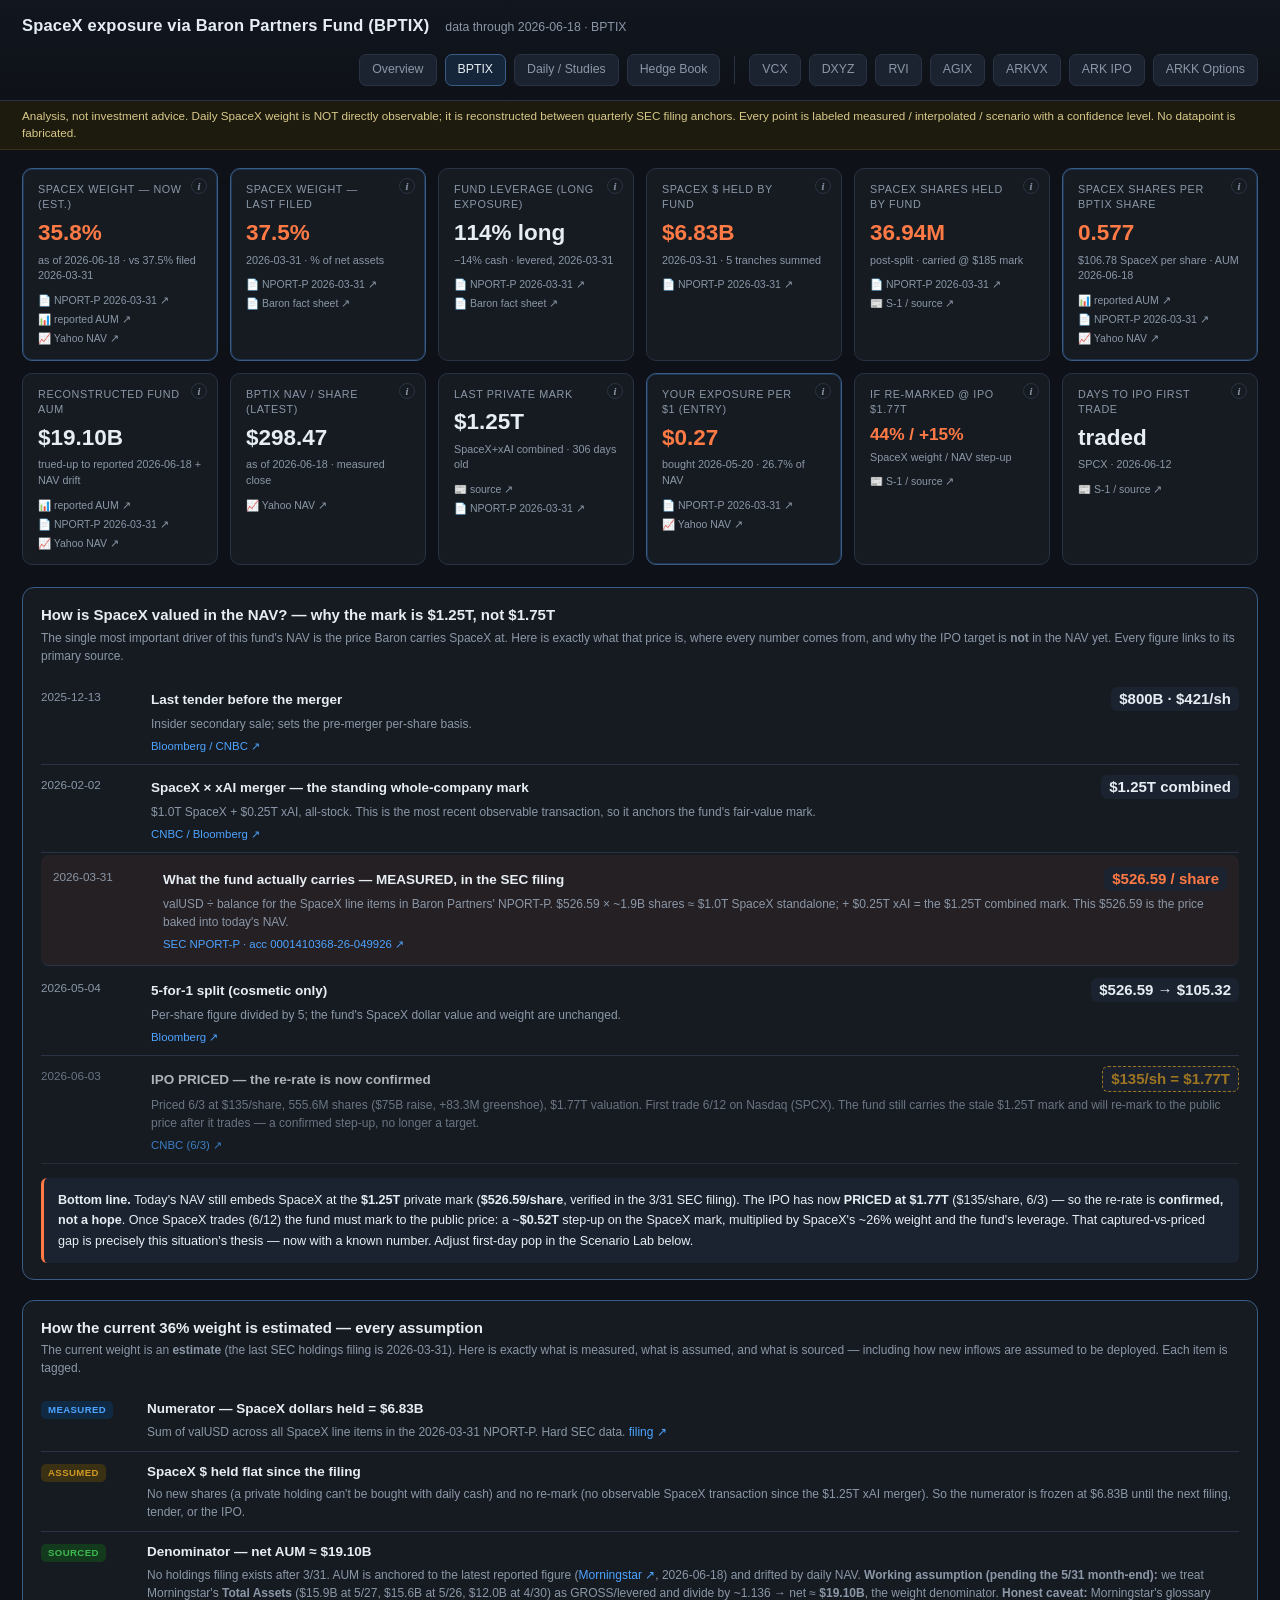
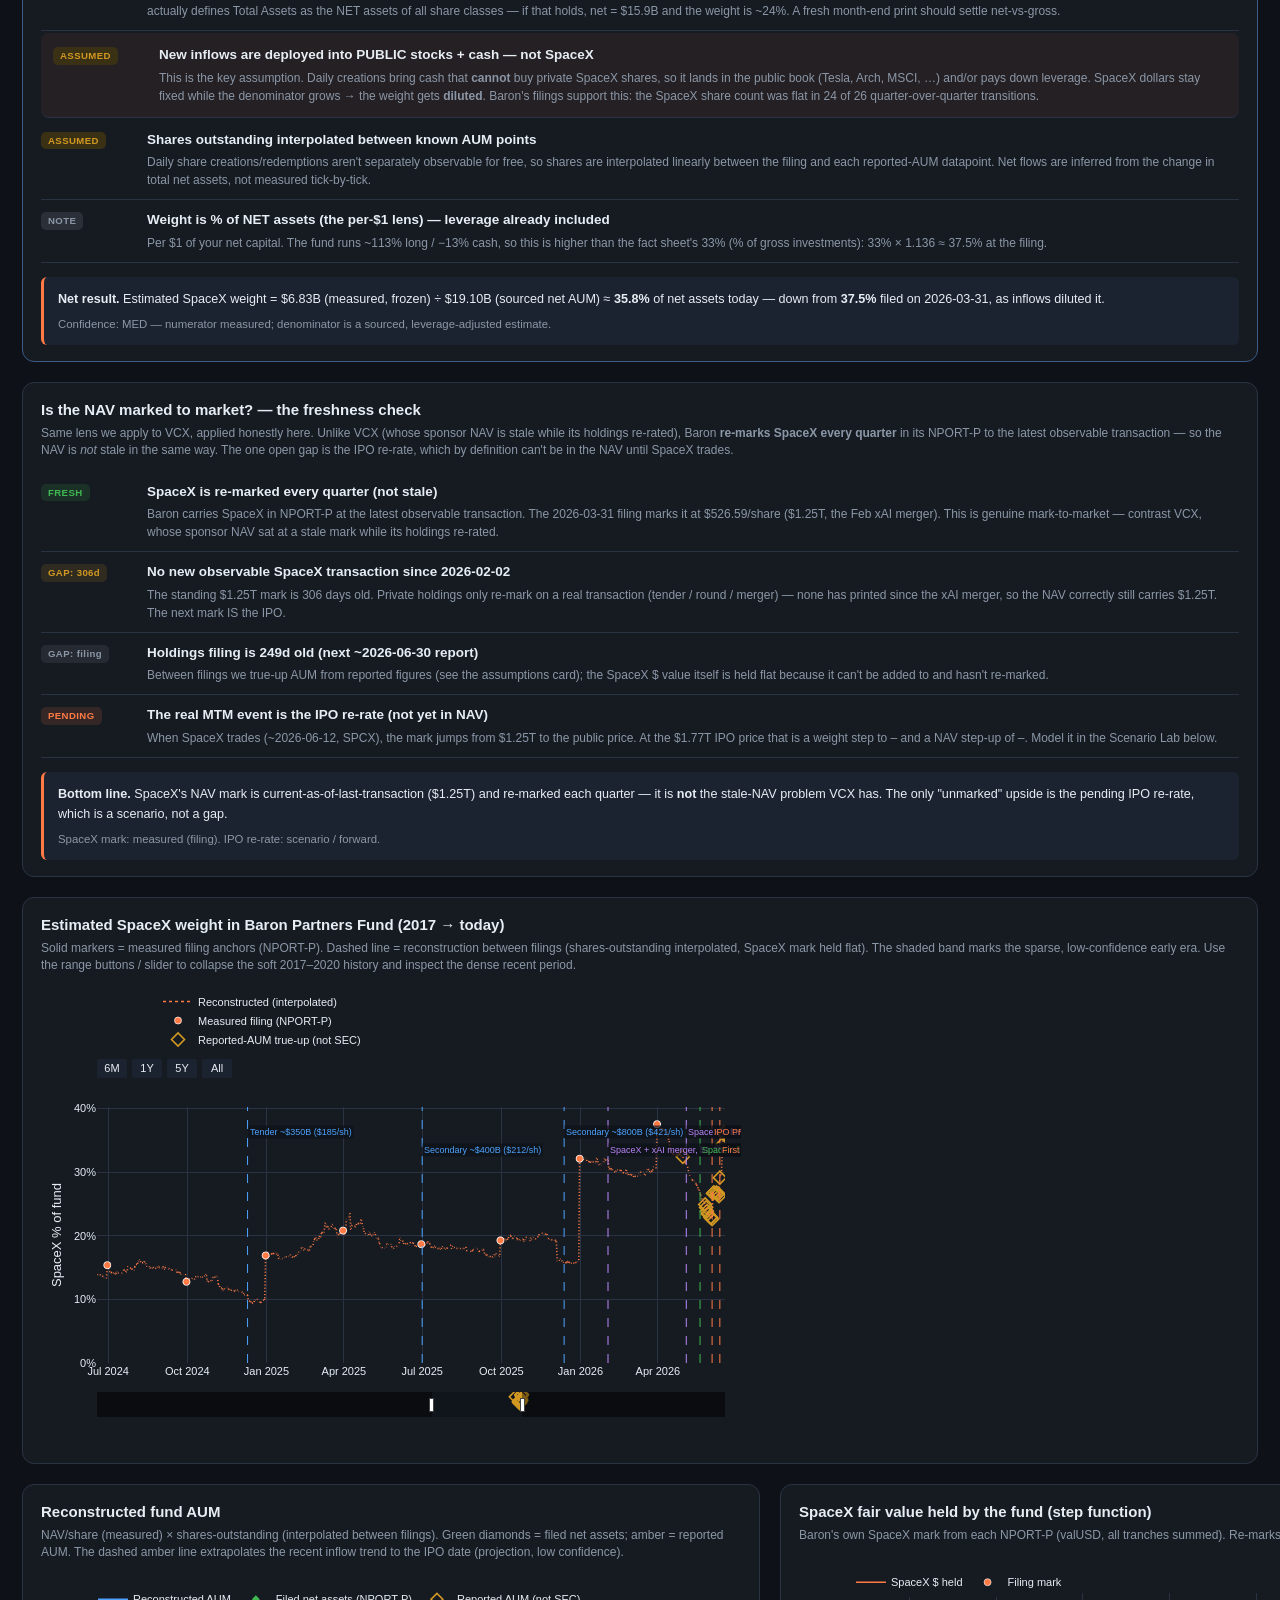
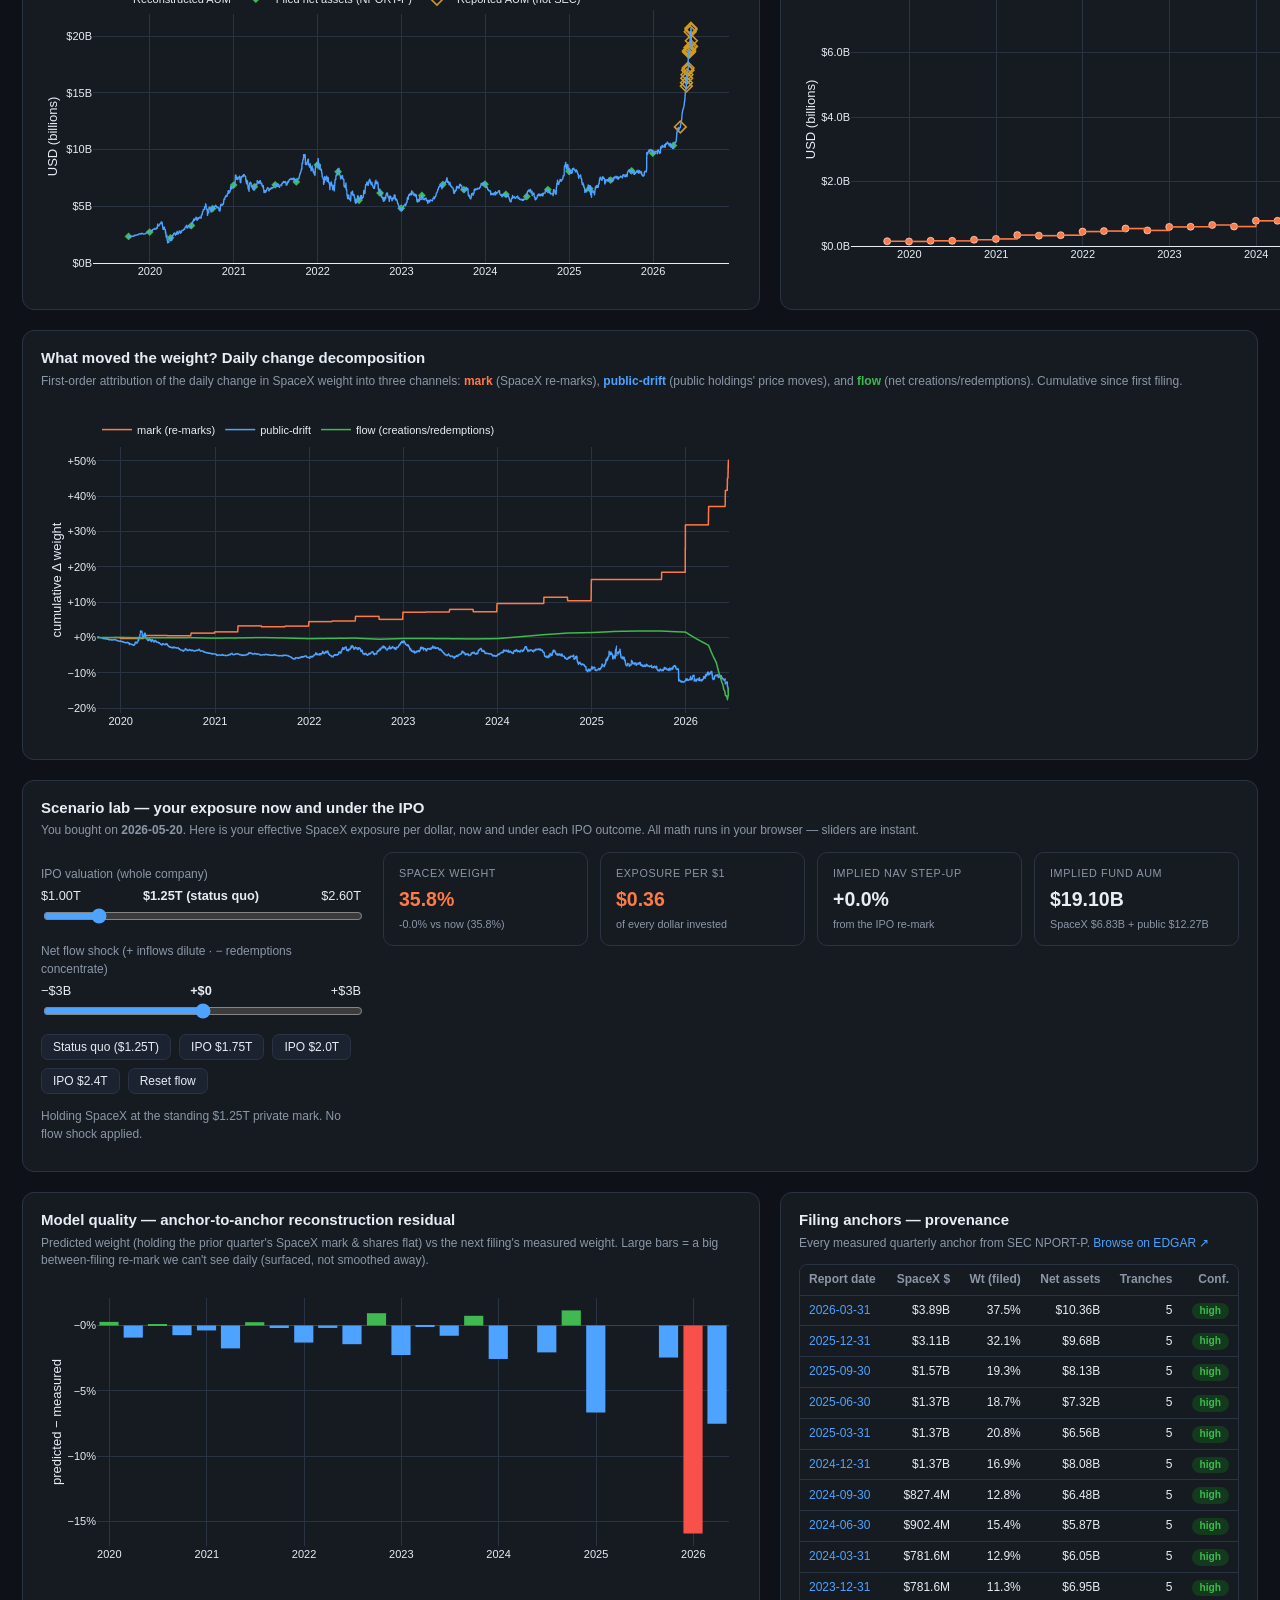
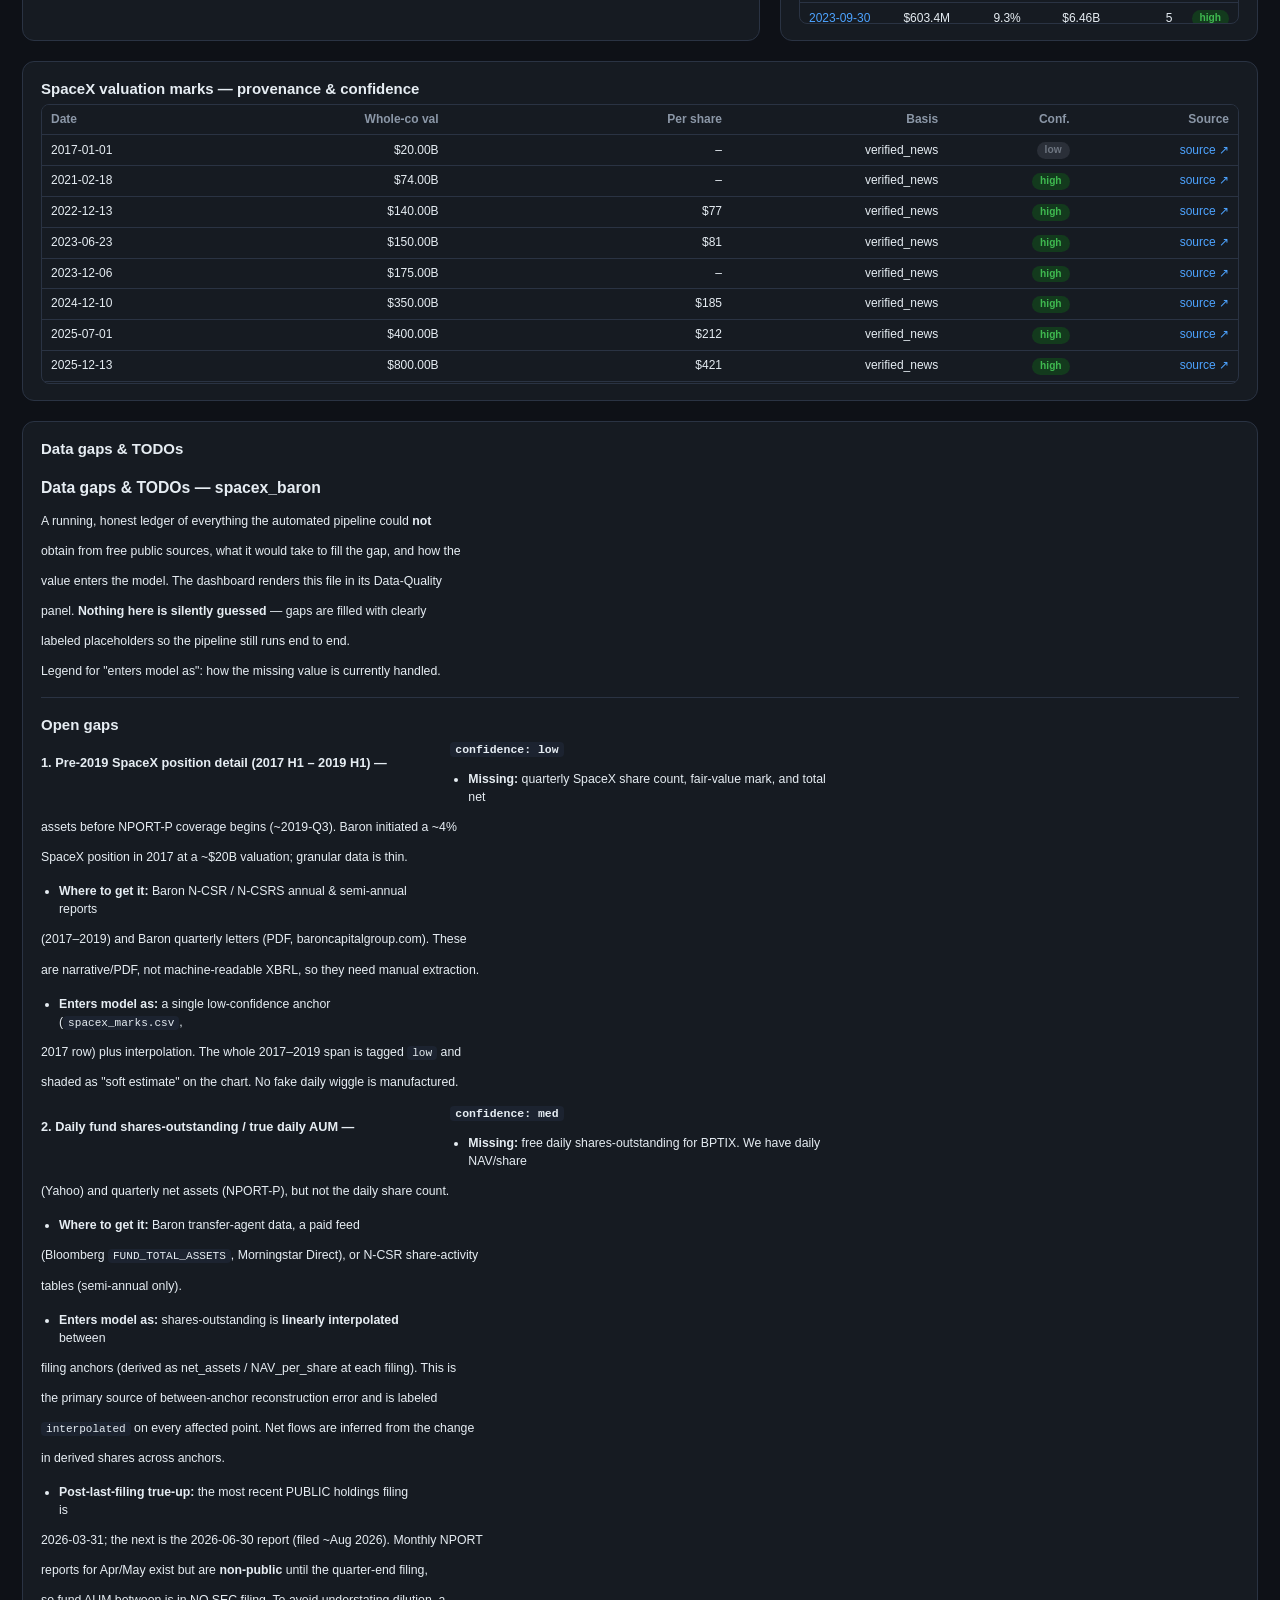
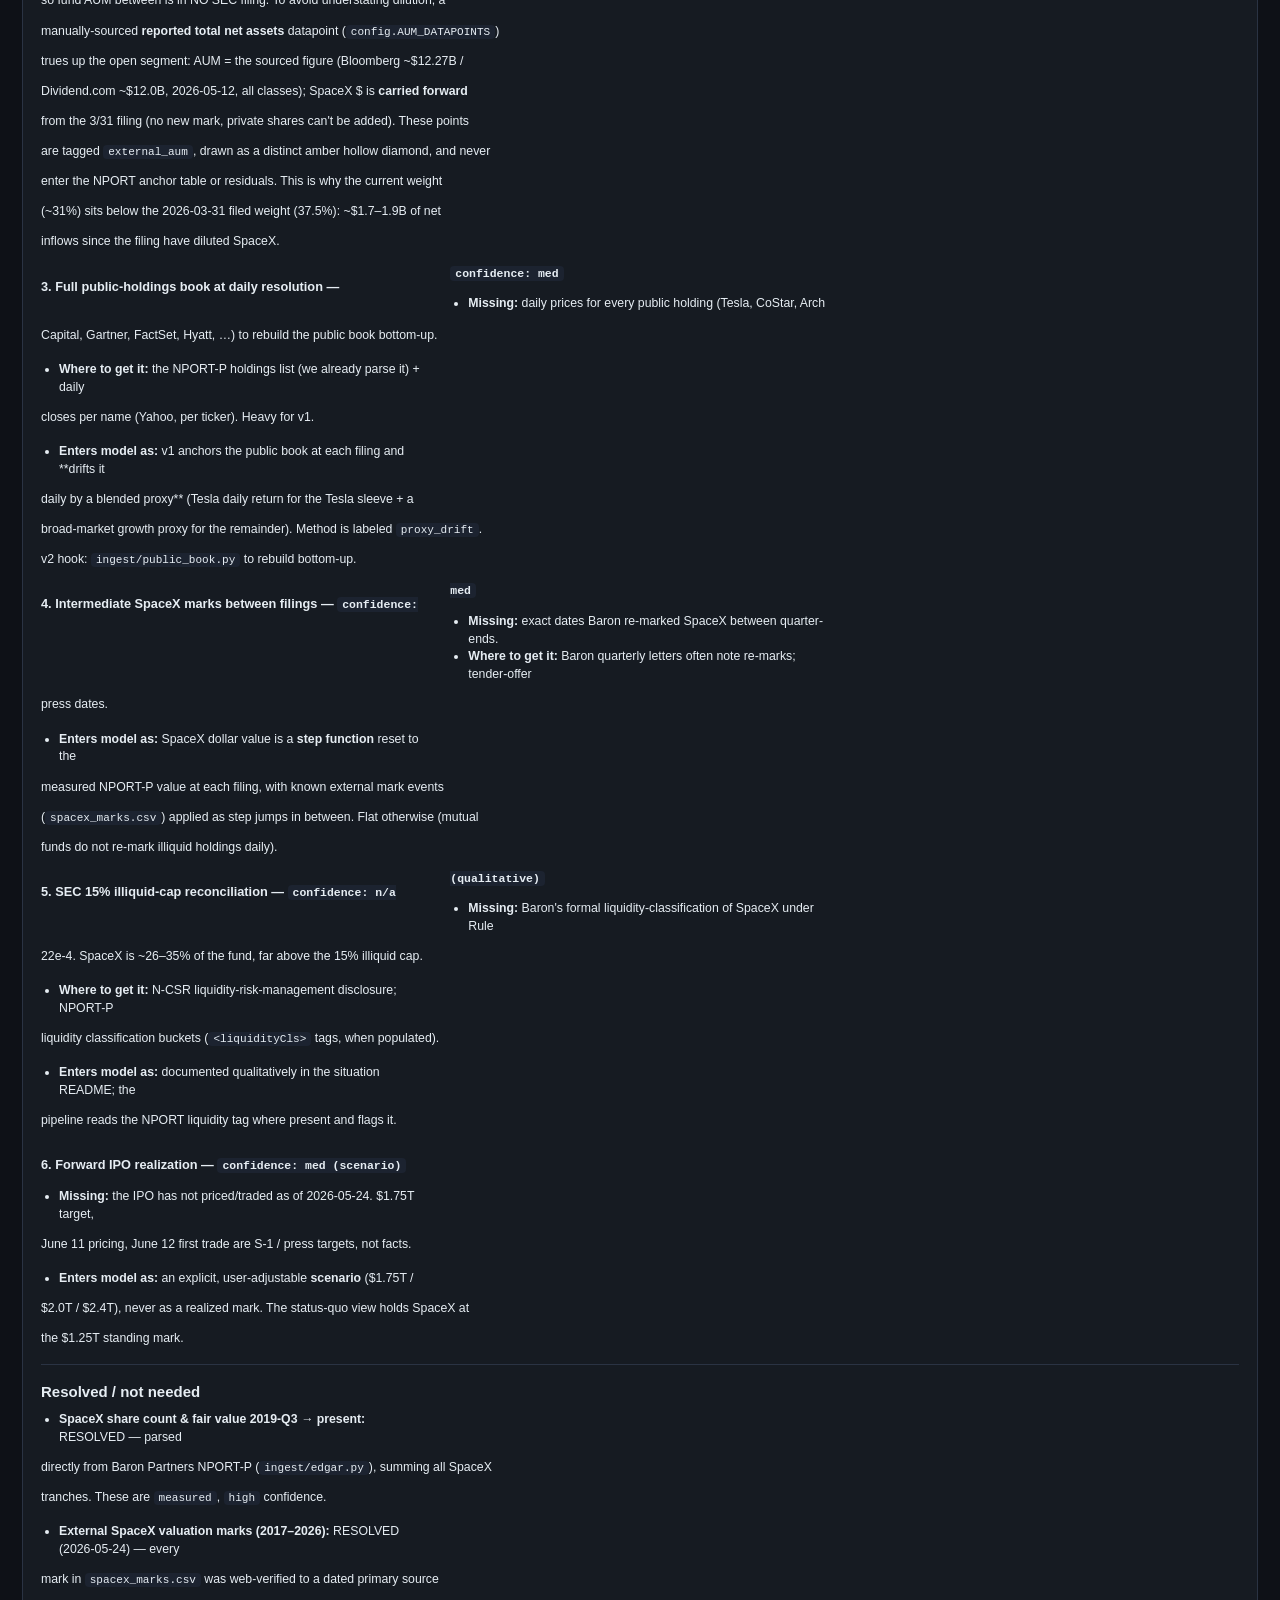
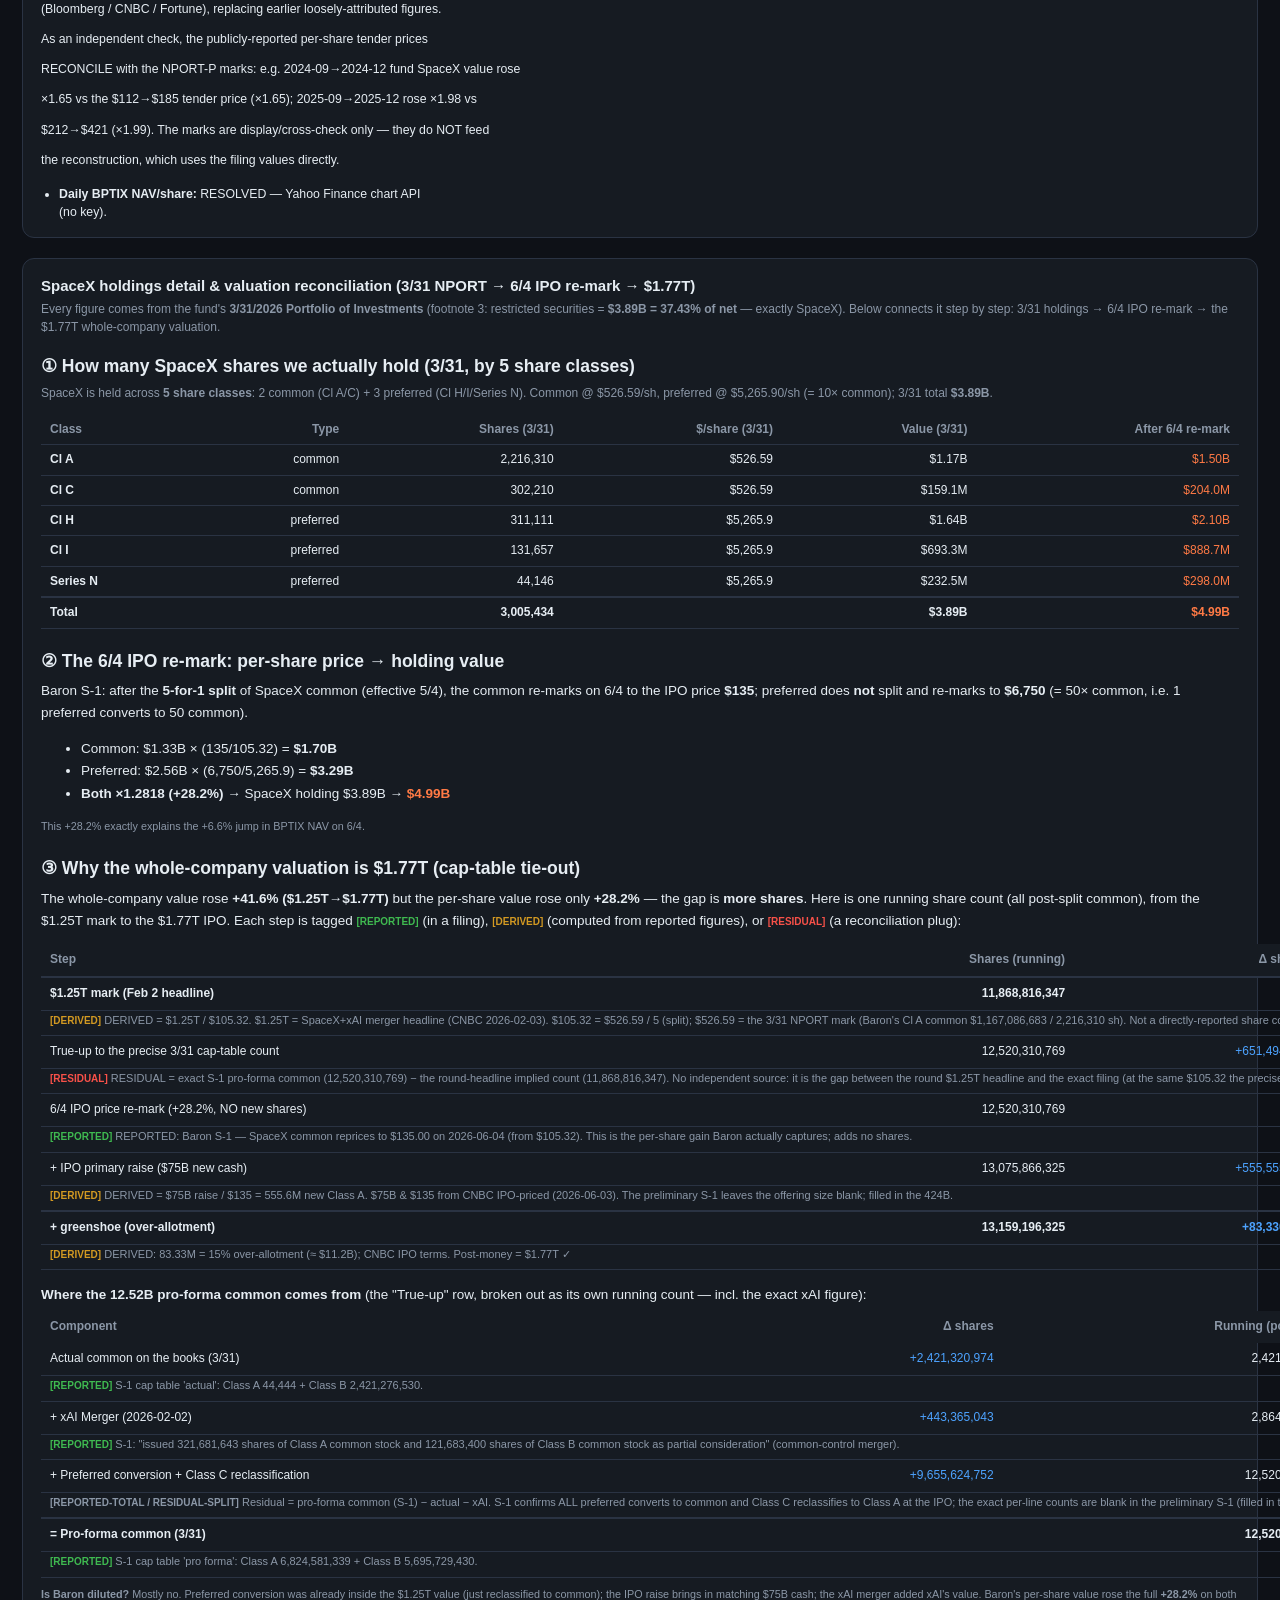
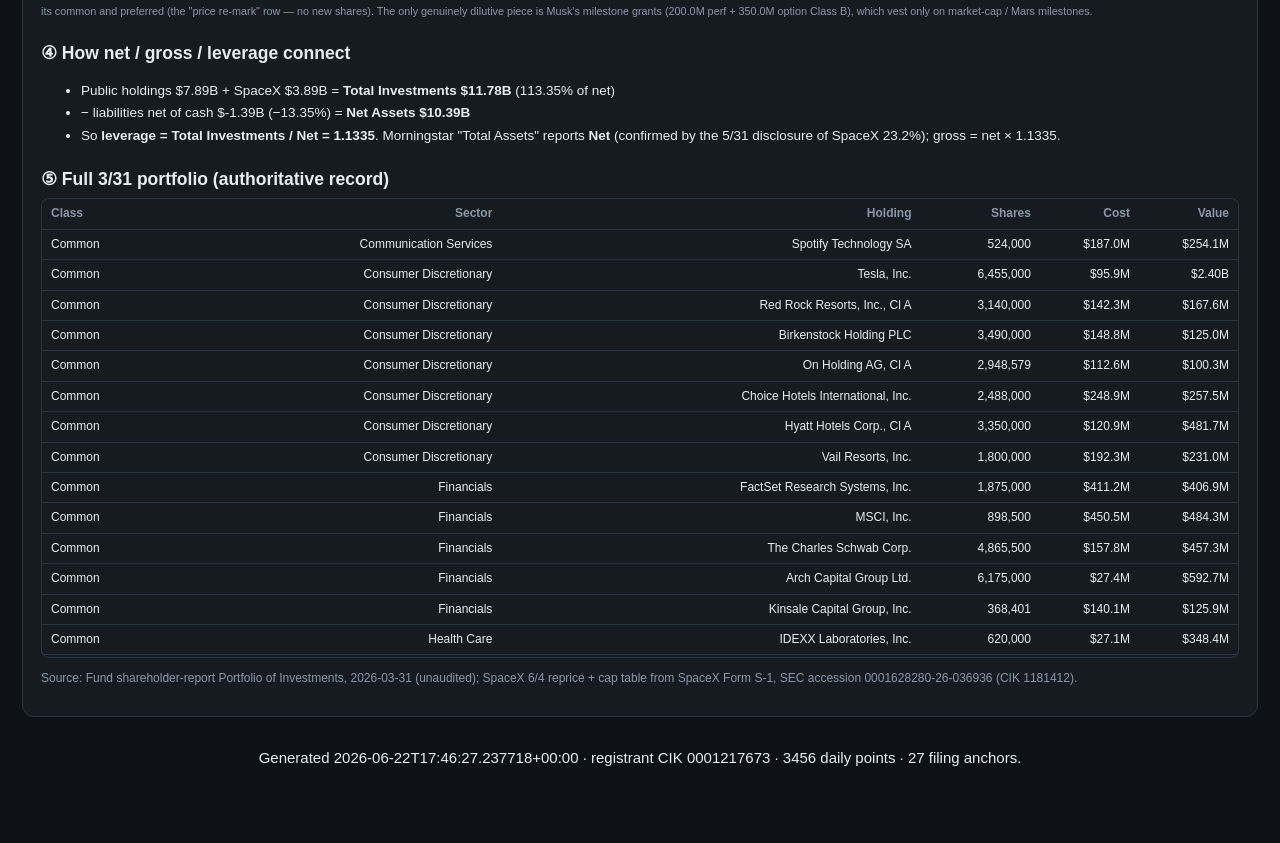
==== commit 54e569d9: "Un-freeze Hedge Book (auto-extend); add RONB method to daily NAV; regroup BPTIX nav cluster (1) hedg" ====
--- a/dashboard/index.html
+++ b/dashboard/index.html
@@ -16,6 +16,8 @@
       <a href="overview.html">Overview</a>
       <a href="index.html" class="active">BPTIX</a>
       <a href="monitor.html">Daily / Studies</a>
+      <a href="hedge.html">Hedge Book</a>
+      <span class="navsep" aria-hidden="true"></span>
       <a href="vcx.html">VCX</a>
       <a href="dxyz.html">DXYZ</a>
       <a href="rvi.html">RVI</a>
@@ -23,7 +25,6 @@
       <a href="arkvx.html">ARKVX</a>
       <a href="ark.html">ARK IPO</a>
       <a href="arkopt.html">ARKK Options</a>
-      <a href="hedge.html">Hedge Book</a>
     </nav>
   </header>
   <div class="disclaimer" id="disclaimer"></div>
--- a/dashboard/styles.css
+++ b/dashboard/styles.css
@@ -43,6 +43,8 @@
 }
 header.topbar .sitnav a:hover { border-color: var(--accent); text-decoration: none; }
 header.topbar .sitnav a.active { color: var(--text); border-color: #3a5d86; background: #16263a; }
+/* divider between the BPTIX cluster (BPTIX · Daily/Studies · Hedge Book) and the other vehicles */
+header.topbar .sitnav .navsep { width: 1px; align-self: stretch; background: var(--border); margin: 2px 6px; }
 
 .disclaimer {
   background: #1d1a0e; border-bottom: 1px solid #3a3115; color: #d8c98a;
